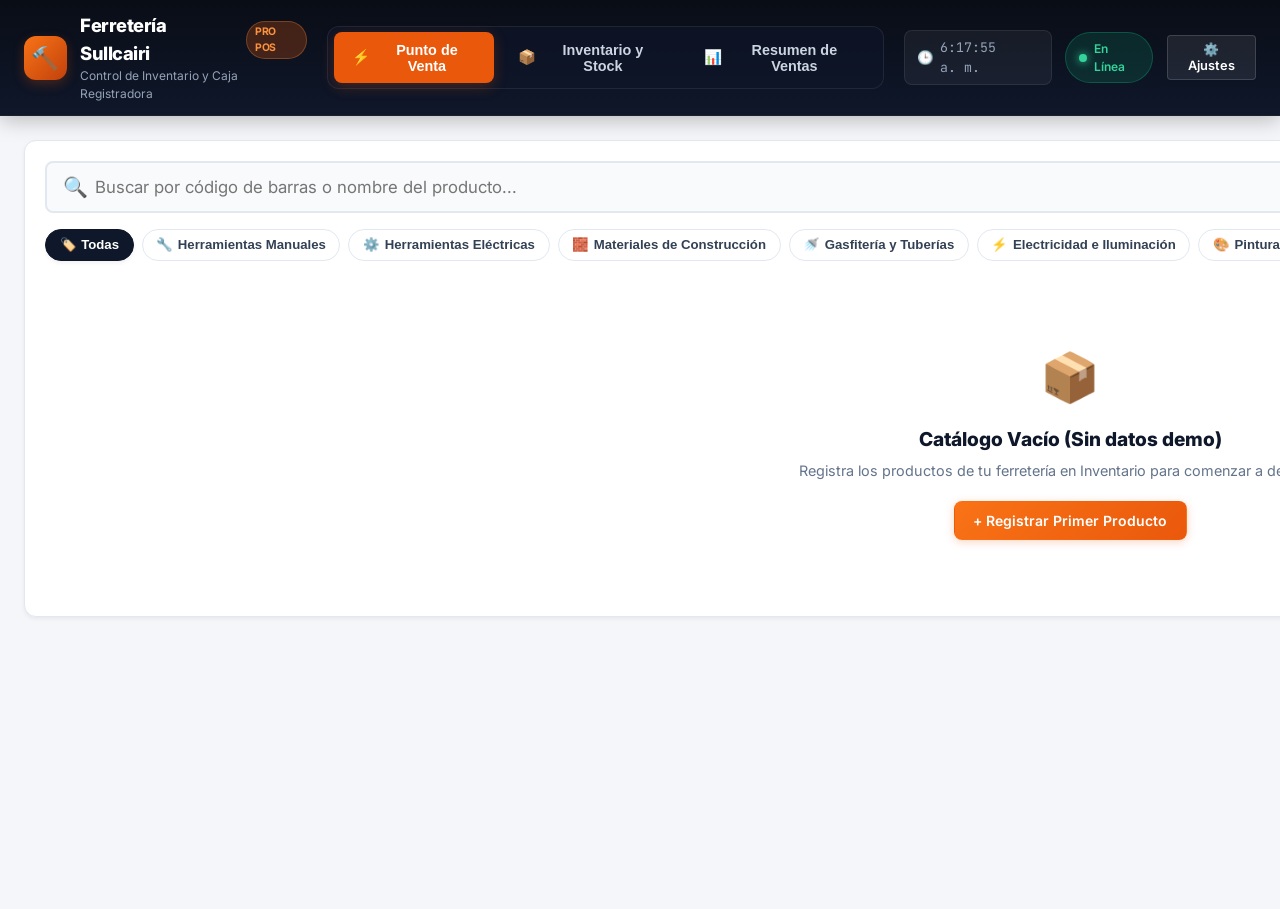
==== index.html @ e374521f "Transformacion integral a Sistema POS y Control de Stock para Ferreteria (sin datos demo, profesiona" ====
<!DOCTYPE html>
<html lang="es-PE">
<head>
  <meta charset="UTF-8">
  <meta name="viewport" content="width=device-width, initial-scale=1.0">
  <title>Sistema Ferretero PRO - Control de Stock y Ventas</title>
  <link rel="icon" href="images/favicon.svg" type="image/svg+xml">
  <link rel="stylesheet" href="css/theme.css">
  <link rel="preconnect" href="https://fonts.googleapis.com">
  <link rel="preconnect" href="https://fonts.gstatic.com" crossorigin>
  <link href="https://fonts.googleapis.com/css2?family=Inter:wght@400;500;600;700;800;900&family=JetBrains+Mono:wght@500;700&display=swap" rel="stylesheet">
</head>
<body>

  <!-- ======================================================================
       HEADER CORPORATIVO OSCURO CON ESTADO EN TIEMPO REAL
       ====================================================================== -->
  <header class="header-principal no-print">
    <div class="header-contenedor">
      <div class="marca">
        <div class="marca-icono">🔨</div>
        <div class="marca-info">
          <h1>
            <span id="cabecera-nombre-empresa">Ferretería Sullcairi</span>
            <span class="marca-badge">PRO POS</span>
          </h1>
          <p>Control de Inventario y Caja Registradora</p>
        </div>
      </div>

      <!-- Navegación central con las 3 secciones clave -->
      <nav class="nav-principal" aria-label="Navegación del sistema">
        <button class="nav-btn activo" data-seccion="pos" id="nav-btn-pos" title="Atajo: Alt+1">
          <span>⚡</span> Punto de Venta
        </button>
        <button class="nav-btn" data-seccion="inventario" id="nav-btn-inventario" title="Atajo: Alt+2">
          <span>📦</span> Inventario y Stock
          <span class="nav-badge-pill" id="nav-badge-stock-alerta" style="display:none; background:#ef4444; color:#fff;">0</span>
        </button>
        <button class="nav-btn" data-seccion="resumen" id="nav-btn-resumen" title="Atajo: Alt+3">
          <span>📊</span> Resumen de Ventas
        </button>
      </nav>

      <!-- Estado, Reloj y Configuración -->
      <div class="header-acciones">
        <div class="reloj-sistema" id="reloj-sistema">
          <span>🕒</span> <span id="reloj-texto">00:00:00</span>
        </div>

        <div class="badge-estado guardado" id="badge-estado-guardado">
          <span class="badge-dot"></span>
          <span id="texto-estado-guardado">En Línea</span>
        </div>

        <button class="btn btn-outline btn-sm" id="btn-abrir-configuracion" style="color:#ffffff; background:rgba(255,255,255,0.08); border-color:rgba(255,255,255,0.15);" title="Ajustes de la Ferretería y Copias de Seguridad">
          ⚙️ Ajustes
        </button>
      </div>
    </div>
  </header>

  <!-- ======================================================================
       CONTENIDO PRINCIPAL DEL SISTEMA (3 SECCIONES PRINCIPALES)
       ====================================================================== -->
  <main class="app-main no-print">

    <!-- ====================================================================
         SECCIÓN 1: PUNTO DE VENTA (POS / CAJA REGISTRADORA)
         ==================================================================== -->
    <section class="modulo-seccion activo" id="seccion-pos">
      <div class="pos-layout">

        <!-- Catálogo de productos (Izquierda) -->
        <div class="pos-catalogo-caja">
          <div class="pos-busqueda-wrapper">
            <span class="pos-busqueda-icono">🔍</span>
            <input type="search" class="input" id="pos-buscar-input" placeholder="Buscar por código de barras o nombre del producto..." autocomplete="off">
            <span class="pos-atajo-hint">Enter para agregar</span>
          </div>

          <!-- Filtro rápido por categorías -->
          <div class="pos-categorias-chips" id="pos-categorias-chips"></div>

          <!-- Cuadrícula de productos en venta -->
          <div class="pos-productos-grid" id="pos-productos-grid"></div>
        </div>

        <!-- Caja registradora y carrito (Derecha) -->
        <div class="pos-carrito-caja">
          <div class="carrito-head">
            <h2>🛒 Venta en Curso</h2>
            <div style="display:flex; align-items:center; gap:0.5rem;">
              <span class="nav-badge-pill" id="carrito-badge-cantidad">0 items</span>
              <button class="btn btn-outline btn-sm" id="btn-vaciar-carrito" style="padding:0.25rem 0.5rem; font-size:0.75rem; background:transparent; color:#e2e8f0; border-color:rgba(255,255,255,0.2);">
                Vaciar
              </button>
            </div>
          </div>

          <!-- Lista de ítems en carrito -->
          <div class="carrito-items-scroll" id="carrito-items-lista"></div>

          <!-- Panel de Cobro y Facturación -->
          <div class="carrito-pie">
            <div class="grid-opciones-pago">
              <div class="campo-grupo">
                <label for="pos-tipo-comprobante">Comprobante</label>
                <select class="select" id="pos-tipo-comprobante">
                  <option value="Nota de Venta">Nota de Venta</option>
                  <option value="Boleta">Boleta de Venta</option>
                  <option value="Factura">Factura</option>
                </select>
              </div>
              <div class="campo-grupo">
                <label for="pos-metodo-pago">Método de Pago</label>
                <select class="select" id="pos-metodo-pago">
                  <option value="Efectivo">Efectivo</option>
                  <option value="Yape">Yape</option>
                  <option value="Plin">Plin</option>
                  <option value="Tarjeta">Tarjeta Débito/Crédito</option>
                  <option value="Transferencia">Transferencia Bancaria</option>
                  <option value="Al Crédito">Al Crédito</option>
                </select>
              </div>
            </div>

            <div class="grid-opciones-pago">
              <div class="campo-grupo">
                <label for="pos-cliente-nombre">Cliente (Opcional)</label>
                <input type="text" class="input" id="pos-cliente-nombre" placeholder="Nombre / Razón Social">
              </div>
              <div class="campo-grupo">
                <label for="pos-cliente-doc">DNI / RUC</label>
                <input type="text" class="input" id="pos-cliente-doc" placeholder="Opcional">
              </div>
            </div>

            <!-- Efectivo y cálculo de vuelto -->
            <div id="pos-grupo-efectivo">
              <div class="campo-grupo">
                <label for="pos-pago-recibido">Efectivo Recibido (S/)</label>
                <input type="number" step="0.50" min="0" class="input" id="pos-pago-recibido" placeholder="Monto entregado por el cliente" style="font-weight:700; font-size:1.05rem;">
              </div>
              <!-- Botones rápidos de billetes -->
              <div class="botones-billetes-rapidos">
                <button type="button" class="btn-billete" id="btn-billete-exacto">Exacto</button>
                <button type="button" class="btn-billete" data-monto="10">S/ 10</button>
                <button type="button" class="btn-billete" data-monto="20">S/ 20</button>
                <button type="button" class="btn-billete" data-monto="50">S/ 50</button>
                <button type="button" class="btn-billete" data-monto="100">S/ 100</button>
              </div>
              <div class="caja-vuelto-alert" id="pos-caja-vuelto" style="display:none; margin-top:0.5rem;">
                <span>VUELTO A ENTREGAR:</span>
                <span id="pos-texto-vuelto">S/ 0.00</span>
              </div>
            </div>

            <!-- Bloque de Totales -->
            <div class="total-bloque">
              <div class="total-fila">
                <span>Subtotal Venta:</span>
                <span id="carrito-subtotal-texto">S/ 0.00</span>
              </div>
              <div class="total-fila gran-total">
                <span>TOTAL A COBRAR:</span>
                <span id="carrito-total-texto">S/ 0.00</span>
              </div>
            </div>

            <button class="btn btn-primary btn-lg" id="btn-carrito-cobrar" style="width:100%; font-size:1.1rem; padding:0.95rem;" disabled>
              ⚡ COBRAR Y FINALIZAR VENTA
            </button>
          </div>
        </div>

      </div>
    </section>

    <!-- ====================================================================
         SECCIÓN 2: INVENTARIO Y CONTROL DE STOCK
         ==================================================================== -->
    <section class="modulo-seccion" id="seccion-inventario">
      <!-- Tarjetas KPIs de Inventario -->
      <div class="kpis-grid">
        <div class="kpi-card kpi-primary">
          <div class="kpi-info">
            <h3>Total Productos</h3>
            <div class="kpi-valor" id="inv-kpi-total-prod">0</div>
            <div class="kpi-subtexto">Artículos en catálogo</div>
          </div>
          <div class="kpi-icono">📦</div>
        </div>

        <div class="kpi-card kpi-success">
          <div class="kpi-info">
            <h3>Valor Inventario</h3>
            <div class="kpi-valor" id="inv-kpi-valor-total">S/ 0.00</div>
            <div class="kpi-subtexto">Valor a precio de venta</div>
          </div>
          <div class="kpi-icono">💰</div>
        </div>

        <div class="kpi-card kpi-warning">
          <div class="kpi-info">
            <h3>Bajo Stock</h3>
            <div class="kpi-valor" id="inv-kpi-bajo-stock">0</div>
            <div class="kpi-subtexto">Próximos a terminarse</div>
          </div>
          <div class="kpi-icono">⚠️</div>
        </div>

        <div class="kpi-card kpi-danger">
          <div class="kpi-info">
            <h3>Productos Agotados</h3>
            <div class="kpi-valor" id="inv-kpi-agotados">0</div>
            <div class="kpi-subtexto">Stock en cero unidades</div>
          </div>
          <div class="kpi-icono">🚫</div>
        </div>
      </div>

      <!-- Panel de Inventario y Tabla -->
      <div class="panel-modulo">
        <div class="panel-head-flex">
          <div class="panel-titulos">
            <h2>Inventario y Control de Stock</h2>
            <p>Agrega productos, reabastece existencias en 1 clic con <b>"+ Stock"</b> y supervisa las alertas de reposición.</p>
          </div>
          <div style="display:flex; gap:0.5rem; flex-wrap:wrap;">
            <button class="btn btn-primary" id="btn-inv-nuevo-producto">+ Nuevo Producto</button>
            <button class="btn btn-outline" id="btn-inv-descargar-plantilla" title="Descargar plantilla Excel para rellenar">⬇️ Plantilla Excel</button>
            <button class="btn btn-outline" id="btn-inv-importar-excel" title="Subir archivo Excel con productos">⬆️ Importar Excel</button>
            <button class="btn btn-outline" id="btn-inv-exportar-excel" title="Descargar catálogo actual a Excel">📊 Exportar Excel</button>
            <input type="file" id="input-archivo-importar-excel" accept=".xlsx,.xls,.csv" style="display:none;">
          </div>
        </div>

        <!-- Filtros de búsqueda rápida -->
        <div style="display:flex; gap:0.75rem; align-items:center; flex-wrap:wrap;">
          <div style="flex:1; min-width:260px;">
            <input type="search" class="input" id="inv-buscar-input" placeholder="Buscar por código, descripción o categoría...">
          </div>
          <select class="select" id="inv-filtro-categoria" style="width:auto; min-width:190px;">
            <option value="">Todas las Categorías</option>
          </select>
          <div style="display:flex; gap:0.35rem;">
            <button class="chip-cat pastilla-stock activa" data-filtro="">Todos</button>
            <button class="chip-cat pastilla-stock" data-filtro="normal">En Stock</button>
            <button class="chip-cat pastilla-stock" data-filtro="bajo">Bajo Stock</button>
            <button class="chip-cat pastilla-stock" data-filtro="agotado">Agotados</button>
          </div>
        </div>

        <!-- Tabla de Inventario -->
        <div class="tabla-container">
          <table class="tabla-general">
            <thead>
              <tr>
                <th style="width:115px;">Código</th>
                <th>Descripción / Ubicación</th>
                <th>Categoría</th>
                <th class="text-right">P. Compra</th>
                <th class="text-right">P. Venta</th>
                <th class="text-right">Margen</th>
                <th style="width:190px;">Stock Actual</th>
                <th>Estado</th>
                <th class="text-right" style="width:110px;">Acciones</th>
              </tr>
            </thead>
            <tbody id="inv-tabla-tbody"></tbody>
          </table>
        </div>
      </div>
    </section>

    <!-- ====================================================================
         SECCIÓN 3: RESUMEN Y REPORTES DE VENTAS
         ==================================================================== -->
    <section class="modulo-seccion" id="seccion-resumen">
      <!-- Tarjetas KPIs Financieros -->
      <div class="kpis-grid">
        <div class="kpi-card kpi-primary">
          <div class="kpi-info">
            <h3>Total Ingresos (Ventas)</h3>
            <div class="kpi-valor" id="res-kpi-total-ventas">S/ 0.00</div>
            <div class="kpi-subtexto">Monto facturado del periodo</div>
          </div>
          <div class="kpi-icono">💵</div>
        </div>

        <div class="kpi-card kpi-success">
          <div class="kpi-info">
            <h3>Ganancia Neta</h3>
            <div class="kpi-valor" id="res-kpi-ganancia">S/ 0.00</div>
            <div class="kpi-subtexto">Ingresos menos Costo de compra</div>
          </div>
          <div class="kpi-icono">📈</div>
        </div>

        <div class="kpi-card kpi-info">
          <div class="kpi-info">
            <h3>Ventas Realizadas</h3>
            <div class="kpi-valor" id="res-kpi-cant-ventas">0</div>
            <div class="kpi-subtexto">Transacciones registradas</div>
          </div>
          <div class="kpi-icono">🧾</div>
        </div>

        <div class="kpi-card kpi-warning">
          <div class="kpi-info">
            <h3>Unidades Vendidas</h3>
            <div class="kpi-valor" id="res-kpi-unidades">0</div>
            <div class="kpi-subtexto">Artículos despachados</div>
          </div>
          <div class="kpi-icono">🏷️</div>
        </div>

        <div class="kpi-card kpi-primary">
          <div class="kpi-info">
            <h3>Ticket Promedio</h3>
            <div class="kpi-valor" id="res-kpi-ticket-prom">S/ 0.00</div>
            <div class="kpi-subtexto">Promedio por cliente</div>
          </div>
          <div class="kpi-icono">🎯</div>
        </div>
      </div>

      <!-- Filtro de Periodo y Gráficos -->
      <div class="panel-modulo" style="margin-bottom:1.5rem;">
        <div class="panel-head-flex">
          <div class="panel-titulos">
            <h2>Rendimiento Comercial y Reportes</h2>
            <p>Selecciona un rango para visualizar las ventas, márgenes y artículos más solicitados.</p>
          </div>
          <div style="display:flex; align-items:center; gap:0.5rem; flex-wrap:wrap;">
            <div style="display:flex; gap:0.35rem;">
              <button class="chip-cat pastilla-periodo activa" data-periodo="hoy">Hoy</button>
              <button class="chip-cat pastilla-periodo" data-periodo="ayer">Ayer</button>
              <button class="chip-cat pastilla-periodo" data-periodo="semana">Esta Semana</button>
              <button class="chip-cat pastilla-periodo" data-periodo="mes">Este Mes</button>
              <button class="chip-cat pastilla-periodo" data-periodo="todos">Todo el Historial</button>
            </div>
            <button class="btn btn-outline" id="btn-exportar-ventas-excel">📊 Exportar Reporte a Excel</button>
          </div>
        </div>

        <!-- 2 Columnas de Estadísticas Visuales -->
        <div class="reportes-dos-columnas">
          <div class="reporte-card">
            <h3>💳 Ventas por Método de Pago</h3>
            <div class="ranking-lista" id="res-barras-metodos-pago"></div>
          </div>

          <div class="reporte-card">
            <h3>🏆 Productos Más Vendidos</h3>
            <div class="ranking-lista" id="res-top-productos-lista"></div>
          </div>
        </div>
      </div>

      <!-- Historial de Ventas Detallado -->
      <div class="panel-modulo">
        <div class="panel-head-flex">
          <div class="panel-titulos">
            <h2>Historial de Ventas Registradas</h2>
            <p>Auditoría de ventas. Si anulas una venta, el stock de cada producto regresa de inmediato al almacén.</p>
          </div>
          <div style="min-width:280px;">
            <input type="search" class="input" id="res-buscar-ventas-input" placeholder="Buscar por comprobante, cliente o método...">
          </div>
        </div>

        <div class="tabla-container">
          <table class="tabla-general">
            <thead>
              <tr>
                <th style="width:130px;">Comprobante</th>
                <th style="width:140px;">Fecha y Hora</th>
                <th>Cliente</th>
                <th>Detalle de Productos</th>
                <th>Método</th>
                <th class="text-right">Total Venta</th>
                <th class="text-right">Ganancia</th>
                <th class="text-right" style="width:170px;">Acciones</th>
              </tr>
            </thead>
            <tbody id="res-tabla-ventas-tbody"></tbody>
          </table>
        </div>
      </div>
    </section>

  </main>

  <!-- ======================================================================
       MODALES DEL SISTEMA
       ====================================================================== -->

  <!-- Modal: Crear / Editar Producto -->
  <div class="modal-overlay" id="modal-producto">
    <div class="modal-caja">
      <div class="modal-head">
        <h3 id="modal-producto-titulo">Nuevo Producto de Ferretería</h3>
        <button class="modal-close-btn" type="button">✕</button>
      </div>
      <form id="form-producto">
        <div class="modal-cuerpo">
          <div class="grid-2">
            <div class="campo-grupo">
              <label for="prod-input-codigo">Código / Código de Barras</label>
              <input type="text" class="input" id="prod-input-codigo" placeholder="Ej: FER-001 o lector de barras">
            </div>
            <div class="campo-grupo">
              <label for="prod-select-categoria">Categoría</label>
              <select class="select" id="prod-select-categoria"></select>
            </div>
          </div>

          <div class="campo-grupo">
            <label for="prod-input-nombre">Descripción / Nombre del Producto *</label>
            <input type="text" class="input" id="prod-input-nombre" placeholder="Ej: Cemento Sol Tipo I 42.5kg o Martillo 16oz" required>
          </div>

          <div class="grid-3">
            <div class="campo-grupo">
              <label for="prod-select-unidad">Unidad</label>
              <select class="select" id="prod-select-unidad"></select>
            </div>
            <div class="campo-grupo">
              <label for="prod-input-compra">P. Compra (Costo)</label>
              <input type="number" step="0.10" min="0" class="input" id="prod-input-compra" placeholder="0.00" value="0.00">
            </div>
            <div class="campo-grupo">
              <label for="prod-input-venta">P. Venta *</label>
              <input type="number" step="0.10" min="0" class="input" id="prod-input-venta" placeholder="0.00" required>
            </div>
          </div>

          <div class="grid-3">
            <div class="campo-grupo">
              <label for="prod-input-stock">Stock Inicial</label>
              <input type="number" step="1" min="0" class="input" id="prod-input-stock" placeholder="0" value="0">
            </div>
            <div class="campo-grupo">
              <label for="prod-input-stock-min">Stock Mínimo (Alerta)</label>
              <input type="number" step="1" min="0" class="input" id="prod-input-stock-min" placeholder="5" value="5">
            </div>
            <div class="campo-grupo">
              <label for="prod-input-ubicacion">Ubicación / Estante</label>
              <input type="text" class="input" id="prod-input-ubicacion" placeholder="Ej: Pasillo 2 - Nivel A">
            </div>
          </div>
        </div>
        <div class="modal-pie">
          <button type="button" class="btn btn-outline btn-cancelar-modal">Cancelar</button>
          <button type="submit" class="btn btn-primary">Guardar Producto</button>
        </div>
      </form>
    </div>
  </div>

  <!-- Modal: Agregar / Reabastecer Stock -->
  <div class="modal-overlay" id="modal-stock">
    <div class="modal-caja" style="max-width:480px;">
      <div class="modal-head">
        <h3>📦 Reabastecer Stock de Producto</h3>
        <button class="modal-close-btn" type="button">✕</button>
      </div>
      <form id="form-stock">
        <div class="modal-cuerpo">
          <div style="background:var(--slate-50); padding:0.85rem 1rem; border-radius:var(--radius-sm); border:1px solid var(--border-color);">
            <div style="font-weight:800; font-size:1.05rem;" id="stock-modal-prod-nombre">-</div>
            <div style="font-size:0.85rem; color:var(--slate-500); margin-top:0.25rem;">
              Stock Actual en Almacén: <b id="stock-modal-actual" style="color:var(--slate-900);">-</b>
            </div>
          </div>

          <div class="campo-grupo">
            <label for="stock-input-cantidad">Cantidad a Ingresar (+ Stock) *</label>
            <input type="number" step="1" min="1" class="input" id="stock-input-cantidad" placeholder="Ej: 25" required style="font-size:1.25rem; font-weight:800;">
          </div>

          <div class="campo-grupo">
            <label for="stock-input-compra">Nuevo Precio de Compra unitario (Opcional)</label>
            <input type="number" step="0.10" min="0" class="input" id="stock-input-compra" placeholder="Dejar igual si no varió el costo">
          </div>

          <div class="campo-grupo">
            <label for="stock-input-motivo">Proveedor / Motivo de Entrada</label>
            <input type="text" class="input" id="stock-input-motivo" placeholder="Ej: Compra a Distribuidor S.A.C.">
          </div>

          <div class="caja-vuelto-alert" style="background:var(--success-light); color:var(--success-dark); border-color:rgba(16,185,129,0.3); font-size:0.95rem;">
            <span>Nuevo Stock Resultante:</span>
            <span id="stock-preview-nuevo">-</span>
          </div>
        </div>
        <div class="modal-pie">
          <button type="button" class="btn btn-outline btn-cancelar-modal">Cancelar</button>
          <button type="submit" class="btn btn-success">+ Aumentar Stock</button>
        </div>
      </form>
    </div>
  </div>

  <!-- Modal: Ticket de Venta / Impresión Térmica -->
  <div class="modal-overlay" id="modal-ticket">
    <div class="modal-caja" style="max-width:440px;">
      <div class="modal-head">
        <h3>🧾 Comprobante de Venta</h3>
        <button class="modal-close-btn" type="button">✕</button>
      </div>
      <div class="modal-cuerpo" style="padding:1rem;">
        <div id="ticket-contenido-imprimible"></div>
      </div>
      <div class="modal-pie" style="justify-content:space-between;">
        <button type="button" class="btn btn-outline btn-cancelar-modal">Cerrar</button>
        <button type="button" class="btn btn-primary" id="btn-ticket-imprimir">🖨️ Imprimir Ticket</button>
      </div>
    </div>
  </div>

  <!-- Modal: Configuración de la Ferretería y Respaldos -->
  <div class="modal-overlay" id="modal-configuracion">
    <div class="modal-caja" style="max-width:560px;">
      <div class="modal-head">
        <h3>⚙️ Configuración y Copias de Seguridad</h3>
        <button class="modal-close-btn" type="button">✕</button>
      </div>
      <div class="modal-cuerpo">
        <form id="form-configuracion" style="display:flex; flex-direction:column; gap:0.85rem;">
          <div class="campo-grupo">
            <label for="cfg-empresa">Nombre Comercial de la Ferretería</label>
            <input type="text" class="input" id="cfg-empresa" placeholder="Ej: Ferretería Sullcairi">
          </div>

          <div class="grid-2">
            <div class="campo-grupo">
              <label for="cfg-ruc">RUC / Identificación Fiscal</label>
              <input type="text" class="input" id="cfg-ruc" placeholder="Ej: 20601234567">
            </div>
            <div class="campo-grupo">
              <label for="cfg-telefono">Teléfono / WhatsApp</label>
              <input type="text" class="input" id="cfg-telefono" placeholder="Ej: 987654321">
            </div>
          </div>

          <div class="campo-grupo">
            <label for="cfg-direccion">Dirección Comercial</label>
            <input type="text" class="input" id="cfg-direccion" placeholder="Ej: Av. Principal 123">
          </div>

          <div class="grid-2">
            <div class="campo-grupo">
              <label for="cfg-moneda">Símbolo de Moneda</label>
              <input type="text" class="input" id="cfg-moneda" value="S/">
            </div>
            <div class="campo-grupo">
              <label for="cfg-pie">Pie de Ticket</label>
              <input type="text" class="input" id="cfg-pie" placeholder="Ej: ¡Gracias por su preferencia!">
            </div>
          </div>

          <button type="submit" class="btn btn-primary" style="align-self:flex-start;">Guardar Datos del Negocio</button>
        </form>

        <hr style="border:none; border-top:1px solid var(--border-color); margin:0.5rem 0;">

        <!-- Respaldos -->
        <div>
          <h4 style="font-size:0.95rem; font-weight:800; margin-bottom:0.4rem;">Copias de Seguridad (Backup)</h4>
          <p style="font-size:0.8rem; color:var(--slate-500); margin-bottom:0.75rem;">Guarda una copia en tu PC o restaura tus datos cuando lo necesites.</p>
          <div style="display:flex; gap:0.5rem; flex-wrap:wrap;">
            <button class="btn btn-outline" id="btn-descargar-respaldo-json">💾 Descargar Respaldo JSON</button>
            <button class="btn btn-outline" id="btn-subir-respaldo-json">📂 Restaurar Respaldo JSON</button>
            <input type="file" id="input-archivo-subir-json" accept=".json" style="display:none;">
          </div>
        </div>

        <div style="background:#fee2e2; border:1px solid #fca5a5; padding:0.85rem; border-radius:var(--radius-sm); margin-top:0.5rem;">
          <h5 style="color:#b91c1c; font-weight:800; margin-bottom:0.25rem;">Zona de Peligro</h5>
          <p style="font-size:0.775rem; color:#991b1b; margin-bottom:0.5rem;">Borra todos los productos y ventas si deseas reiniciar todo el sistema a cero.</p>
          <button class="btn btn-danger btn-sm" id="btn-reiniciar-sistema">⚠️ Reiniciar Todo a Cero</button>
        </div>
      </div>
      <div class="modal-pie">
        <button type="button" class="btn btn-outline btn-cancelar-modal">Cerrar</button>
      </div>
    </div>
  </div>

  <!-- Sección invisible en pantalla, visible al imprimir con window.print() -->
  <div class="seccion-impresion" id="seccion-impresion"></div>

  <!-- Bibliotecas y scripts -->
  <script src="js/lib/xlsx.full.min.js"></script>
  <script src="js/store.js"></script>
  <script src="js/export.js"></script>
  <script src="js/app.js"></script>
</body>
</html>
---- css/theme.css ----
/* ==========================================================================
   SISTEMA EMPRESARIAL DE GESTIÓN Y POS - FERRETERÍA PROFESIONAL
   Diseño moderno, tipografía limpia, interfaz fluida y de alto impacto
   ========================================================================== */

:root {
  /* Paleta Corporativa Ferretera */
  --brand-primary: #ea580c;        /* Naranja industrial vibrante */
  --brand-primary-hover: #c2410c;
  --brand-primary-light: #ffedd5;
  --brand-primary-glow: rgba(234, 88, 12, 0.25);

  --slate-950: #090d16;
  --slate-900: #0f172a;
  --slate-850: #131d31;
  --slate-800: #1e293b;
  --slate-700: #334155;
  --slate-600: #475569;
  --slate-500: #64748b;
  --slate-400: #94a3b8;
  --slate-300: #cbd5e1;
  --slate-200: #e2e8f0;
  --slate-100: #f1f5f9;
  --slate-50:  #f8fafc;

  --success: #10b981;
  --success-dark: #047857;
  --success-light: #d1fae5;
  --warning: #f59e0b;
  --warning-dark: #b45309;
  --warning-light: #fef3c7;
  --danger: #ef4444;
  --danger-dark: #b91c1c;
  --danger-light: #fee2e2;
  --info: #0284c7;
  --info-light: #e0f2fe;

  --bg-app: #f4f6f9;
  --card-bg: #ffffff;
  --border-color: #e2e8f0;
  --border-focus: #ea580c;

  --shadow-xs: 0 1px 2px 0 rgba(15, 23, 42, 0.05);
  --shadow-sm: 0 2px 4px 0 rgba(15, 23, 42, 0.06);
  --shadow-md: 0 4px 12px -1px rgba(15, 23, 42, 0.08), 0 2px 6px -1px rgba(15, 23, 42, 0.04);
  --shadow-lg: 0 12px 24px -4px rgba(15, 23, 42, 0.12), 0 4px 8px -2px rgba(15, 23, 42, 0.06);
  --shadow-xl: 0 20px 30px -6px rgba(15, 23, 42, 0.16);

  --radius-xs: 4px;
  --radius-sm: 8px;
  --radius-md: 12px;
  --radius-lg: 16px;
  --radius-full: 9999px;

  --font-sans: 'Inter', -apple-system, BlinkMacSystemFont, 'Segoe UI', Roboto, Helvetica, Arial, sans-serif;
  --font-mono: 'JetBrains Mono', 'Fira Code', 'Consolas', monospace;
}

*, *::before, *::after {
  box-sizing: border-box;
  margin: 0;
  padding: 0;
}

body {
  font-family: var(--font-sans);
  background-color: var(--bg-app);
  color: var(--slate-900);
  line-height: 1.5;
  min-height: 100vh;
  display: flex;
  flex-direction: column;
  -webkit-font-smoothing: antialiased;
}

/* ==========================================================================
   HEADER PRINCIPAL (DARK CORPORATE NAVIGATION)
   ========================================================================== */
.header-principal {
  background: linear-gradient(180deg, var(--slate-950) 0%, var(--slate-900) 100%);
  color: #ffffff;
  position: sticky;
  top: 0;
  z-index: 60;
  border-bottom: 1px solid rgba(255, 255, 255, 0.08);
  box-shadow: 0 4px 20px rgba(0, 0, 0, 0.25);
}

.header-contenedor {
  max-width: 1720px;
  margin: 0 auto;
  padding: 0.75rem 1.5rem;
  display: flex;
  align-items: center;
  justify-content: space-between;
  gap: 1.25rem;
}

.marca {
  display: flex;
  align-items: center;
  gap: 0.85rem;
  text-decoration: none;
  color: #ffffff;
}

.marca-icono {
  background: linear-gradient(135deg, #f97316 0%, #c2410c 100%);
  width: 44px;
  height: 44px;
  border-radius: var(--radius-md);
  display: flex;
  align-items: center;
  justify-content: center;
  box-shadow: 0 4px 12px var(--brand-primary-glow);
  font-size: 1.4rem;
}

.marca-info h1 {
  font-size: 1.15rem;
  font-weight: 800;
  letter-spacing: -0.025em;
  color: #ffffff;
  display: flex;
  align-items: center;
  gap: 0.5rem;
}

.marca-badge {
  font-size: 0.65rem;
  font-weight: 700;
  padding: 0.15rem 0.5rem;
  border-radius: var(--radius-full);
  background: rgba(234, 88, 12, 0.25);
  color: #fb923c;
  border: 1px solid rgba(251, 146, 60, 0.3);
  text-transform: uppercase;
}

.marca-info p {
  font-size: 0.75rem;
  color: var(--slate-400);
}

/* Navegación Principal */
.nav-principal {
  display: flex;
  align-items: center;
  gap: 0.4rem;
  background: rgba(15, 23, 42, 0.6);
  padding: 0.3rem 0.4rem;
  border-radius: var(--radius-md);
  border: 1px solid rgba(255, 255, 255, 0.08);
}

.nav-btn {
  background: transparent;
  color: var(--slate-300);
  border: none;
  padding: 0.6rem 1.1rem;
  border-radius: var(--radius-sm);
  font-size: 0.9rem;
  font-weight: 600;
  cursor: pointer;
  display: flex;
  align-items: center;
  gap: 0.5rem;
  transition: all 0.2s cubic-bezier(0.4, 0, 0.2, 1);
}

.nav-btn:hover {
  background: rgba(255, 255, 255, 0.08);
  color: #ffffff;
}

.nav-btn.activo {
  background: var(--brand-primary);
  color: #ffffff;
  box-shadow: 0 4px 14px var(--brand-primary-glow);
}

.nav-badge-pill {
  font-size: 0.7rem;
  background: rgba(0, 0, 0, 0.25);
  padding: 0.1rem 0.4rem;
  border-radius: var(--radius-full);
}

/* Acciones en la cabecera */
.header-acciones {
  display: flex;
  align-items: center;
  gap: 0.85rem;
}

.reloj-sistema {
  font-family: var(--font-mono);
  font-size: 0.825rem;
  color: var(--slate-400);
  background: rgba(255, 255, 255, 0.05);
  padding: 0.4rem 0.75rem;
  border-radius: var(--radius-sm);
  border: 1px solid rgba(255, 255, 255, 0.08);
  display: flex;
  align-items: center;
  gap: 0.45rem;
}

.badge-estado {
  display: inline-flex;
  align-items: center;
  gap: 0.45rem;
  font-size: 0.75rem;
  font-weight: 600;
  padding: 0.4rem 0.8rem;
  border-radius: var(--radius-full);
  background: rgba(255, 255, 255, 0.07);
  color: var(--slate-400);
}

.badge-estado.guardado {
  background: rgba(16, 185, 129, 0.15);
  color: #34d399;
  border: 1px solid rgba(16, 185, 129, 0.3);
}

.badge-estado.guardando {
  background: rgba(245, 158, 11, 0.15);
  color: #fbbf24;
  border: 1px solid rgba(245, 158, 11, 0.3);
}

.badge-dot {
  width: 8px;
  height: 8px;
  border-radius: 50%;
  background-color: currentColor;
  box-shadow: 0 0 8px currentColor;
}

/* ==========================================================================
   LAYOUT PRINCIPAL
   ========================================================================== */
.app-main {
  flex: 1;
  max-width: 1720px;
  width: 100%;
  margin: 0 auto;
  padding: 1.5rem;
}

.modulo-seccion {
  display: none;
}

.modulo-seccion.activo {
  display: block;
  animation: fadeIn 0.2s cubic-bezier(0.16, 1, 0.3, 1);
}

@keyframes fadeIn {
  from { opacity: 0; transform: translateY(6px); }
  to { opacity: 1; transform: translateY(0); }
}

/* ==========================================================================
   BOTONES Y CONTROLES UI
   ========================================================================== */
.btn {
  display: inline-flex;
  align-items: center;
  justify-content: center;
  gap: 0.5rem;
  font-family: inherit;
  font-size: 0.875rem;
  font-weight: 600;
  padding: 0.6rem 1.15rem;
  border-radius: var(--radius-sm);
  border: 1px solid transparent;
  cursor: pointer;
  transition: all 0.18s ease;
  line-height: 1.25;
  text-decoration: none;
}

.btn:disabled {
  opacity: 0.45;
  cursor: not-allowed;
  pointer-events: none;
}

.btn-primary {
  background: linear-gradient(135deg, #f97316 0%, #ea580c 100%);
  color: #ffffff;
  box-shadow: 0 2px 8px var(--brand-primary-glow);
}

.btn-primary:hover {
  background: linear-gradient(135deg, #ea580c 0%, #c2410c 100%);
  box-shadow: 0 4px 14px var(--brand-primary-glow);
  transform: translateY(-1px);
}

.btn-success {
  background: linear-gradient(135deg, #10b981 0%, #059669 100%);
  color: #ffffff;
  box-shadow: 0 2px 8px rgba(16, 185, 129, 0.25);
}

.btn-success:hover {
  background: linear-gradient(135deg, #059669 0%, #047857 100%);
  transform: translateY(-1px);
}

.btn-danger {
  background: linear-gradient(135deg, #ef4444 0%, #dc2626 100%);
  color: #ffffff;
}

.btn-danger:hover {
  background: #b91c1c;
  transform: translateY(-1px);
}

.btn-outline {
  background: #ffffff;
  border-color: var(--border-color);
  color: var(--slate-700);
  box-shadow: var(--shadow-xs);
}

.btn-outline:hover {
  background: var(--slate-50);
  border-color: var(--slate-300);
  color: var(--slate-900);
}

.btn-outline-primary {
  background: #ffffff;
  border-color: var(--brand-primary);
  color: var(--brand-primary);
}

.btn-outline-primary:hover {
  background: var(--brand-primary-light);
}

.btn-sm {
  padding: 0.35rem 0.75rem;
  font-size: 0.8rem;
  border-radius: var(--radius-xs);
}

.btn-lg {
  padding: 0.95rem 1.6rem;
  font-size: 1.05rem;
  border-radius: var(--radius-md);
  font-weight: 700;
}

/* ==========================================================================
   INPUTS Y CAMPOS DE FORMULARIO
   ========================================================================== */
.campo-grupo {
  display: flex;
  flex-direction: column;
  gap: 0.4rem;
}

.campo-grupo label {
  font-size: 0.8rem;
  font-weight: 700;
  text-transform: uppercase;
  letter-spacing: 0.03em;
  color: var(--slate-600);
}

.input, .select, .textarea {
  width: 100%;
  font-family: inherit;
  font-size: 0.925rem;
  padding: 0.65rem 0.85rem;
  background-color: #ffffff;
  border: 1.5px solid var(--border-color);
  border-radius: var(--radius-sm);
  color: var(--slate-900);
  outline: none;
  transition: all 0.15s ease;
}

.input:focus, .select:focus, .textarea:focus {
  border-color: var(--brand-primary);
  box-shadow: 0 0 0 3px var(--brand-primary-glow);
}

/* ==========================================================================
   TARJETAS KPI EMPRESARIALES
   ========================================================================== */
.kpis-grid {
  display: grid;
  grid-template-columns: repeat(auto-fit, minmax(240px, 1fr));
  gap: 1.15rem;
  margin-bottom: 1.5rem;
}

.kpi-card {
  background: var(--card-bg);
  border: 1px solid var(--border-color);
  border-radius: var(--radius-md);
  padding: 1.25rem;
  box-shadow: var(--shadow-sm);
  display: flex;
  align-items: flex-start;
  justify-content: space-between;
  position: relative;
  overflow: hidden;
  transition: transform 0.2s ease, box-shadow 0.2s ease;
}

.kpi-card:hover {
  transform: translateY(-2px);
  box-shadow: var(--shadow-md);
}

.kpi-card::before {
  content: '';
  position: absolute;
  top: 0;
  left: 0;
  bottom: 0;
  width: 4px;
}

.kpi-card.kpi-primary::before { background: var(--brand-primary); }
.kpi-card.kpi-success::before { background: var(--success); }
.kpi-card.kpi-warning::before { background: var(--warning); }
.kpi-card.kpi-danger::before { background: var(--danger); }
.kpi-card.kpi-info::before { background: var(--info); }

.kpi-info h3 {
  font-size: 0.75rem;
  font-weight: 700;
  text-transform: uppercase;
  letter-spacing: 0.05em;
  color: var(--slate-500);
  margin-bottom: 0.4rem;
}

.kpi-valor {
  font-size: 1.8rem;
  font-weight: 800;
  color: var(--slate-900);
  line-height: 1.15;
  letter-spacing: -0.02em;
  margin-bottom: 0.35rem;
}

.kpi-subtexto {
  font-size: 0.775rem;
  color: var(--slate-500);
  display: flex;
  align-items: center;
  gap: 0.3rem;
}

.kpi-icono {
  width: 46px;
  height: 46px;
  border-radius: var(--radius-sm);
  display: flex;
  align-items: center;
  justify-content: center;
  font-size: 1.5rem;
}

.kpi-primary .kpi-icono { background: var(--brand-primary-light); color: var(--brand-primary); }
.kpi-success .kpi-icono { background: var(--success-light); color: var(--success); }
.kpi-warning .kpi-icono { background: var(--warning-light); color: var(--warning); }
.kpi-danger .kpi-icono { background: var(--danger-light); color: var(--danger); }
.kpi-info .kpi-icono { background: var(--info-light); color: var(--info); }

/* ==========================================================================
   MÓDULO 1: PUNTO DE VENTA (POS) PROFESIONAL
   ========================================================================== */
.pos-layout {
  display: grid;
  grid-template-columns: 1fr 470px;
  gap: 1.5rem;
  align-items: start;
}

@media (max-width: 1200px) {
  .pos-layout {
    grid-template-columns: 1fr;
  }
}

.pos-catalogo-caja {
  background: var(--card-bg);
  border: 1px solid var(--border-color);
  border-radius: var(--radius-md);
  padding: 1.25rem;
  box-shadow: var(--shadow-sm);
  display: flex;
  flex-direction: column;
  gap: 1rem;
}

.pos-busqueda-wrapper {
  position: relative;
  width: 100%;
}

.pos-busqueda-wrapper input {
  padding-left: 3rem;
  padding-right: 4.5rem;
  height: 52px;
  font-size: 1.05rem;
  border-radius: var(--radius-sm);
  border: 2px solid var(--border-color);
  background: var(--slate-50);
}

.pos-busqueda-wrapper input:focus {
  background: #ffffff;
  border-color: var(--brand-primary);
}

.pos-busqueda-icono {
  position: absolute;
  left: 1.15rem;
  top: 50%;
  transform: translateY(-50%);
  color: var(--slate-400);
  font-size: 1.25rem;
}

.pos-atajo-hint {
  position: absolute;
  right: 0.85rem;
  top: 50%;
  transform: translateY(-50%);
  background: var(--slate-200);
  color: var(--slate-600);
  font-size: 0.725rem;
  font-weight: 700;
  padding: 0.2rem 0.5rem;
  border-radius: var(--radius-xs);
  font-family: var(--font-mono);
}

/* Categorías tipo Chips */
.pos-categorias-chips {
  display: flex;
  gap: 0.5rem;
  overflow-x: auto;
  padding-bottom: 0.5rem;
  scroll-behavior: smooth;
}

.pos-categorias-chips::-webkit-scrollbar {
  height: 4px;
}
.pos-categorias-chips::-webkit-scrollbar-thumb {
  background: var(--slate-300);
  border-radius: var(--radius-full);
}

.chip-cat {
  background: #ffffff;
  border: 1px solid var(--border-color);
  padding: 0.45rem 0.85rem;
  border-radius: var(--radius-full);
  font-size: 0.825rem;
  font-weight: 600;
  color: var(--slate-700);
  cursor: pointer;
  white-space: nowrap;
  display: flex;
  align-items: center;
  gap: 0.35rem;
  transition: all 0.15s ease;
  user-select: none;
}

.chip-cat:hover {
  border-color: var(--slate-400);
  background: var(--slate-50);
}

.chip-cat.activo {
  background: var(--slate-900);
  border-color: var(--slate-900);
  color: #ffffff;
  box-shadow: var(--shadow-sm);
}

/* Grid de Productos */
.pos-productos-grid {
  display: grid;
  grid-template-columns: repeat(auto-fill, minmax(195px, 1fr));
  gap: 1rem;
  max-height: 660px;
  overflow-y: auto;
  padding-right: 0.35rem;
}

.pos-productos-grid::-webkit-scrollbar {
  width: 6px;
}
.pos-productos-grid::-webkit-scrollbar-thumb {
  background: var(--slate-300);
  border-radius: var(--radius-full);
}

.card-pos-producto {
  background: #ffffff;
  border: 1.5px solid var(--border-color);
  border-radius: var(--radius-md);
  padding: 1rem;
  cursor: pointer;
  display: flex;
  flex-direction: column;
  justify-content: space-between;
  gap: 0.65rem;
  transition: all 0.18s cubic-bezier(0.4, 0, 0.2, 1);
  position: relative;
  user-select: none;
}

.card-pos-producto:hover:not(.agotado) {
  border-color: var(--brand-primary);
  transform: translateY(-2px);
  box-shadow: 0 6px 16px rgba(234, 88, 12, 0.12);
}

.card-pos-producto.agotado {
  opacity: 0.55;
  background: var(--slate-50);
  border-style: dashed;
  cursor: not-allowed;
}

.card-pos-top {
  display: flex;
  justify-content: space-between;
  align-items: center;
}

.card-pos-codigo {
  font-family: var(--font-mono);
  font-size: 0.725rem;
  font-weight: 700;
  color: var(--slate-500);
  background: var(--slate-100);
  padding: 0.15rem 0.4rem;
  border-radius: var(--radius-xs);
}

.card-pos-nombre {
  font-size: 0.925rem;
  font-weight: 700;
  color: var(--slate-900);
  line-height: 1.3;
  display: -webkit-box;
  -webkit-line-clamp: 2;
  -webkit-box-orient: vertical;
  overflow: hidden;
  height: 2.6em;
}

.card-pos-bottom {
  display: flex;
  align-items: flex-end;
  justify-content: space-between;
  border-top: 1px dashed var(--slate-200);
  padding-top: 0.5rem;
}

.card-pos-precio {
  font-size: 1.25rem;
  font-weight: 800;
  color: var(--brand-primary);
  line-height: 1;
}

.card-pos-precio small {
  font-size: 0.75rem;
  font-weight: 600;
  color: var(--slate-500);
}

.stock-tag {
  font-size: 0.725rem;
  font-weight: 700;
  padding: 0.2rem 0.55rem;
  border-radius: var(--radius-full);
  display: inline-flex;
  align-items: center;
  gap: 0.25rem;
}

.stock-tag.ok { background: var(--success-light); color: var(--success-dark); }
.stock-tag.alerta { background: var(--warning-light); color: var(--warning-dark); }
.stock-tag.cero { background: var(--danger-light); color: var(--danger-dark); }

/* ==========================================================================
   PANEL DERECHO: CARRITO Y CAJA REGISTRADORA
   ========================================================================== */
.pos-carrito-caja {
  background: var(--card-bg);
  border: 1px solid var(--border-color);
  border-radius: var(--radius-md);
  box-shadow: var(--shadow-md);
  display: flex;
  flex-direction: column;
  position: sticky;
  top: 80px;
  max-height: calc(100vh - 100px);
}

.carrito-head {
  padding: 1rem 1.25rem;
  background: var(--slate-900);
  color: #ffffff;
  border-top-left-radius: var(--radius-md);
  border-top-right-radius: var(--radius-md);
  display: flex;
  align-items: center;
  justify-content: space-between;
}

.carrito-head h2 {
  font-size: 1.05rem;
  font-weight: 700;
  display: flex;
  align-items: center;
  gap: 0.5rem;
}

.carrito-items-scroll {
  flex: 1;
  overflow-y: auto;
  padding: 0.85rem 1.25rem;
  display: flex;
  flex-direction: column;
  gap: 0.75rem;
  min-height: 180px;
  max-height: 280px;
}

.carrito-item-row {
  display: grid;
  grid-template-columns: 1fr auto auto;
  align-items: center;
  gap: 0.75rem;
  padding: 0.75rem;
  background: var(--slate-50);
  border: 1px solid var(--border-color);
  border-radius: var(--radius-sm);
  transition: border-color 0.15s ease;
}

.carrito-item-row:hover {
  border-color: var(--slate-300);
}

.item-desc h4 {
  font-size: 0.875rem;
  font-weight: 700;
  color: var(--slate-900);
  line-height: 1.2;
}

.item-desc span {
  font-size: 0.75rem;
  color: var(--slate-500);
}

.qty-control {
  display: flex;
  align-items: center;
  background: #ffffff;
  border: 1.5px solid var(--border-color);
  border-radius: var(--radius-sm);
  overflow: hidden;
}

.qty-btn {
  background: transparent;
  border: none;
  width: 28px;
  height: 28px;
  font-size: 1rem;
  font-weight: 700;
  cursor: pointer;
  color: var(--slate-700);
  display: flex;
  align-items: center;
  justify-content: center;
  transition: background 0.15s ease;
}

.qty-btn:hover {
  background: var(--slate-100);
  color: var(--brand-primary);
}

.qty-input {
  width: 42px;
  height: 28px;
  border: none;
  text-align: center;
  font-weight: 800;
  font-size: 0.9rem;
  outline: none;
  font-family: inherit;
}

.item-precio-col {
  text-align: right;
  min-width: 65px;
}

.item-subtotal-val {
  font-size: 0.95rem;
  font-weight: 800;
  color: var(--slate-900);
}

.btn-quitar-item {
  background: transparent;
  border: none;
  color: var(--slate-400);
  cursor: pointer;
  padding: 0.2rem;
  border-radius: 4px;
  font-size: 1.1rem;
  line-height: 1;
  transition: color 0.15s ease;
}

.btn-quitar-item:hover {
  color: var(--danger);
  background: var(--danger-light);
}

/* Pie del carrito y panel de cobro */
.carrito-pie {
  padding: 1rem 1.25rem;
  background: #ffffff;
  border-top: 1px solid var(--border-color);
  border-bottom-left-radius: var(--radius-md);
  border-bottom-right-radius: var(--radius-md);
  display: flex;
  flex-direction: column;
  gap: 0.85rem;
}

.grid-opciones-pago {
  display: grid;
  grid-template-columns: 1fr 1fr;
  gap: 0.65rem;
}

/* Botones rápidos de dinero recibido */
.botones-billetes-rapidos {
  display: flex;
  gap: 0.35rem;
  margin-top: 0.35rem;
}

.btn-billete {
  flex: 1;
  background: var(--slate-100);
  border: 1px solid var(--border-color);
  border-radius: var(--radius-xs);
  padding: 0.25rem 0.4rem;
  font-size: 0.75rem;
  font-weight: 700;
  color: var(--slate-700);
  cursor: pointer;
  transition: all 0.15s ease;
}

.btn-billete:hover {
  background: var(--brand-primary-light);
  border-color: var(--brand-primary);
  color: var(--brand-primary);
}

.caja-vuelto-alert {
  background: var(--success-light);
  color: var(--success-dark);
  border: 1px solid rgba(16, 185, 129, 0.4);
  padding: 0.6rem 0.85rem;
  border-radius: var(--radius-sm);
  font-weight: 800;
  font-size: 1rem;
  display: flex;
  justify-content: space-between;
  align-items: center;
}

.total-bloque {
  background: var(--slate-50);
  border: 1.5px dashed var(--slate-300);
  border-radius: var(--radius-sm);
  padding: 0.75rem 1rem;
  display: flex;
  flex-direction: column;
  gap: 0.25rem;
}

.total-fila {
  display: flex;
  justify-content: space-between;
  font-size: 0.85rem;
  color: var(--slate-600);
}

.total-fila.gran-total {
  font-size: 1.45rem;
  font-weight: 900;
  color: var(--brand-primary);
  border-top: 1px solid var(--border-color);
  padding-top: 0.45rem;
  margin-top: 0.25rem;
}

/* ==========================================================================
   MÓDULOS DE INVENTARIO Y RESUMEN (TABLAS Y REPORTES)
   ========================================================================== */
.panel-modulo {
  background: var(--card-bg);
  border: 1px solid var(--border-color);
  border-radius: var(--radius-md);
  padding: 1.5rem;
  box-shadow: var(--shadow-sm);
  display: flex;
  flex-direction: column;
  gap: 1.25rem;
}

.panel-head-flex {
  display: flex;
  justify-content: space-between;
  align-items: center;
  flex-wrap: wrap;
  gap: 1rem;
}

.panel-titulos h2 {
  font-size: 1.35rem;
  font-weight: 800;
  letter-spacing: -0.02em;
  color: var(--slate-900);
}

.panel-titulos p {
  font-size: 0.875rem;
  color: var(--slate-500);
}

.tabla-container {
  width: 100%;
  overflow-x: auto;
  border: 1px solid var(--border-color);
  border-radius: var(--radius-sm);
  background: #ffffff;
}

.tabla-general {
  width: 100%;
  border-collapse: collapse;
  font-size: 0.875rem;
  text-align: left;
}

.tabla-general thead {
  background: var(--slate-50);
  border-bottom: 2px solid var(--border-color);
}

.tabla-general th {
  padding: 0.85rem 1rem;
  font-weight: 700;
  color: var(--slate-600);
  text-transform: uppercase;
  font-size: 0.75rem;
  letter-spacing: 0.04em;
  white-space: nowrap;
}

.tabla-general td {
  padding: 0.85rem 1rem;
  border-bottom: 1px solid var(--border-color);
  color: var(--slate-900);
  vertical-align: middle;
}

.tabla-general tbody tr:hover {
  background-color: var(--slate-50);
}

.tabla-general tr.fila-anulada {
  opacity: 0.55;
  background-color: #fff1f2;
}

/* ==========================================================================
   REPORTES Y ESTADÍSTICAS GRÁFICAS DE VENTAS
   ========================================================================== */
.reportes-dos-columnas {
  display: grid;
  grid-template-columns: 1fr 1fr;
  gap: 1.5rem;
}

@media (max-width: 990px) {
  .reportes-dos-columnas {
    grid-template-columns: 1fr;
  }
}

.reporte-card {
  background: var(--slate-50);
  border: 1px solid var(--border-color);
  border-radius: var(--radius-md);
  padding: 1.25rem;
}

.reporte-card h3 {
  font-size: 1rem;
  font-weight: 800;
  margin-bottom: 1rem;
  display: flex;
  align-items: center;
  gap: 0.5rem;
  color: var(--slate-800);
}

.ranking-lista {
  display: flex;
  flex-direction: column;
  gap: 0.85rem;
}

.ranking-item {
  display: flex;
  flex-direction: column;
  gap: 0.3rem;
}

.ranking-meta {
  display: flex;
  justify-content: space-between;
  font-size: 0.85rem;
  font-weight: 700;
}

.ranking-track {
  width: 100%;
  height: 8px;
  background: var(--slate-200);
  border-radius: var(--radius-full);
  overflow: hidden;
}

.ranking-bar {
  height: 100%;
  border-radius: var(--radius-full);
  transition: width 0.5s cubic-bezier(0.4, 0, 0.2, 1);
}

.ranking-bar.color-primary { background: linear-gradient(90deg, #f97316, #ea580c); }
.ranking-bar.color-success { background: linear-gradient(90deg, #10b981, #059669); }

/* ==========================================================================
   MODALES (VENTANAS EMERGENTES)
   ========================================================================== */
.modal-overlay {
  position: fixed;
  inset: 0;
  background: rgba(15, 23, 42, 0.7);
  backdrop-filter: blur(4px);
  z-index: 100;
  display: flex;
  align-items: center;
  justify-content: center;
  padding: 1rem;
  opacity: 0;
  visibility: hidden;
  transition: all 0.2s cubic-bezier(0.16, 1, 0.3, 1);
}

.modal-overlay.activo {
  opacity: 1;
  visibility: visible;
}

.modal-caja {
  background: #ffffff;
  border-radius: var(--radius-lg);
  box-shadow: var(--shadow-xl);
  width: 100%;
  max-width: 620px;
  max-height: 90vh;
  overflow-y: auto;
  transform: translateY(16px) scale(0.97);
  transition: all 0.2s cubic-bezier(0.16, 1, 0.3, 1);
  display: flex;
  flex-direction: column;
  border: 1px solid var(--border-color);
}

.modal-overlay.activo .modal-caja {
  transform: translateY(0) scale(1);
}

.modal-head {
  padding: 1.25rem 1.5rem;
  border-bottom: 1px solid var(--border-color);
  display: flex;
  align-items: center;
  justify-content: space-between;
}

.modal-head h3 {
  font-size: 1.15rem;
  font-weight: 800;
}

.modal-close-btn {
  background: transparent;
  border: none;
  font-size: 1.35rem;
  color: var(--slate-400);
  cursor: pointer;
  padding: 0.25rem;
  border-radius: var(--radius-xs);
  transition: all 0.15s ease;
}

.modal-close-btn:hover {
  color: var(--slate-900);
  background: var(--slate-100);
}

.modal-cuerpo {
  padding: 1.5rem;
  display: flex;
  flex-direction: column;
  gap: 1.15rem;
}

.modal-pie {
  padding: 1rem 1.5rem;
  border-top: 1px solid var(--border-color);
  display: flex;
  align-items: center;
  justify-content: flex-end;
  gap: 0.75rem;
  background: var(--slate-50);
}

/* ==========================================================================
   TICKET TÉRMICO PROFESIONAL (58mm / 80mm)
   ========================================================================== */
.ticket-wrapper {
  background: #ffffff;
  padding: 1.5rem;
  border: 1px dashed #cbd5e1;
  border-radius: var(--radius-sm);
  max-width: 360px;
  margin: 0 auto;
  font-family: 'Courier New', Courier, monospace;
  color: #000000;
  font-size: 13px;
  line-height: 1.35;
}

.ticket-header {
  text-align: center;
  border-bottom: 1px dashed #000000;
  padding-bottom: 0.75rem;
  margin-bottom: 0.75rem;
}

.ticket-header h2 {
  font-size: 16px;
  font-weight: 900;
  letter-spacing: -0.02em;
}

.ticket-meta {
  border-bottom: 1px dashed #000000;
  padding-bottom: 0.75rem;
  margin-bottom: 0.75rem;
}

.ticket-tabla {
  width: 100%;
  border-collapse: collapse;
  margin-bottom: 0.75rem;
}

.ticket-tabla th {
  border-bottom: 1px dashed #000000;
  padding: 4px 0;
  font-size: 12px;
  text-align: left;
}

.ticket-tabla td {
  padding: 4px 0;
}

.ticket-totales {
  border-top: 1px dashed #000000;
  padding-top: 0.5rem;
  margin-bottom: 0.75rem;
}

.ticket-fila {
  display: flex;
  justify-content: space-between;
  margin-bottom: 3px;
}

.ticket-footer {
  text-align: center;
  border-top: 1px dashed #000000;
  padding-top: 0.75rem;
  font-size: 11px;
}

/* ==========================================================================
   REGLAS DE IMPRESIÓN (WINDOW.PRINT)
   ========================================================================== */
@media print {
  body * {
    visibility: hidden;
  }
  .seccion-impresion, .seccion-impresion * {
    visibility: visible;
  }
  .seccion-impresion {
    position: absolute;
    left: 0;
    top: 0;
    width: 80mm;
    margin: 0;
    padding: 0;
  }
  .ticket-wrapper {
    border: none;
    max-width: 100%;
    width: 100%;
    padding: 0;
  }
  .no-print {
    display: none !important;
  }
}

/* ==========================================================================
   UTILIDADES
   ========================================================================== */
.text-right { text-align: right; }
.text-center { text-align: center; }
.fw-bold { font-weight: 700; }
.fw-black { font-weight: 900; }
.grid-2 { display: grid; grid-template-columns: 1fr 1fr; gap: 0.85rem; }
.grid-3 { display: grid; grid-template-columns: 1fr 1fr 1fr; gap: 0.85rem; }

@media (max-width: 650px) {
  .grid-2, .grid-3 { grid-template-columns: 1fr; }
  .header-contenedor { flex-wrap: wrap; }
  .nav-principal { order: 3; width: 100%; overflow-x: auto; }
}
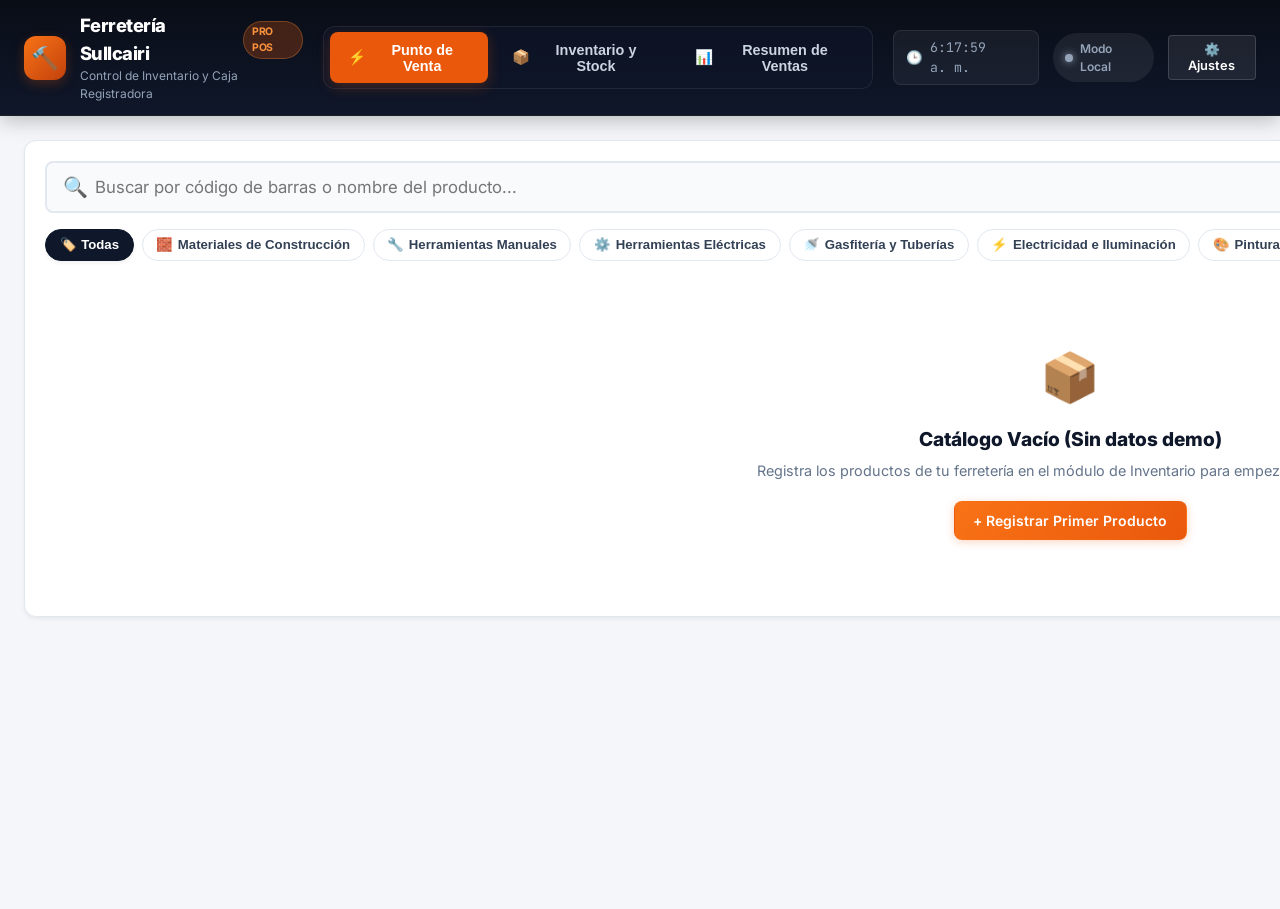
==== commit 72f5be84: "refactor(pos): implement production-grade appsec, atomic stock operations, and test suite" ====
--- a/index.html
+++ b/index.html
@@ -595,6 +595,11 @@
 
   <!-- Bibliotecas y scripts -->
   <script src="js/lib/xlsx.full.min.js"></script>
+  <script>
+    if (typeof XLSX === 'undefined') {
+      document.write('<script src="https://cdn.jsdelivr.net/npm/xlsx@0.18.5/dist/xlsx.full.min.js"><\\/script>');
+    }
+  </script>
   <script src="js/store.js"></script>
   <script src="js/export.js"></script>
   <script src="js/app.js"></script>
--- a/css/theme.css
+++ b/css/theme.css
@@ -1239,13 +1239,23 @@
    REGLAS DE IMPRESIÓN (WINDOW.PRINT)
    ========================================================================== */
 @media print {
+  body {
+    background: #ffffff !important;
+    color: #000000 !important;
+    padding: 0 !important;
+    margin: 0 !important;
+  }
   body * {
     visibility: hidden;
   }
+  .no-print, .modal-overlay, header, main {
+    display: none !important;
+  }
   .seccion-impresion, .seccion-impresion * {
-    visibility: visible;
+    visibility: visible !important;
   }
   .seccion-impresion {
+    display: block !important;
     position: absolute;
     left: 0;
     top: 0;
@@ -1254,13 +1264,11 @@
     padding: 0;
   }
   .ticket-wrapper {
-    border: none;
-    max-width: 100%;
-    width: 100%;
-    padding: 0;
-  }
-  .no-print {
-    display: none !important;
+    border: none !important;
+    max-width: 100% !important;
+    width: 100% !important;
+    margin: 0 !important;
+    padding: 0 !important;
   }
 }
 
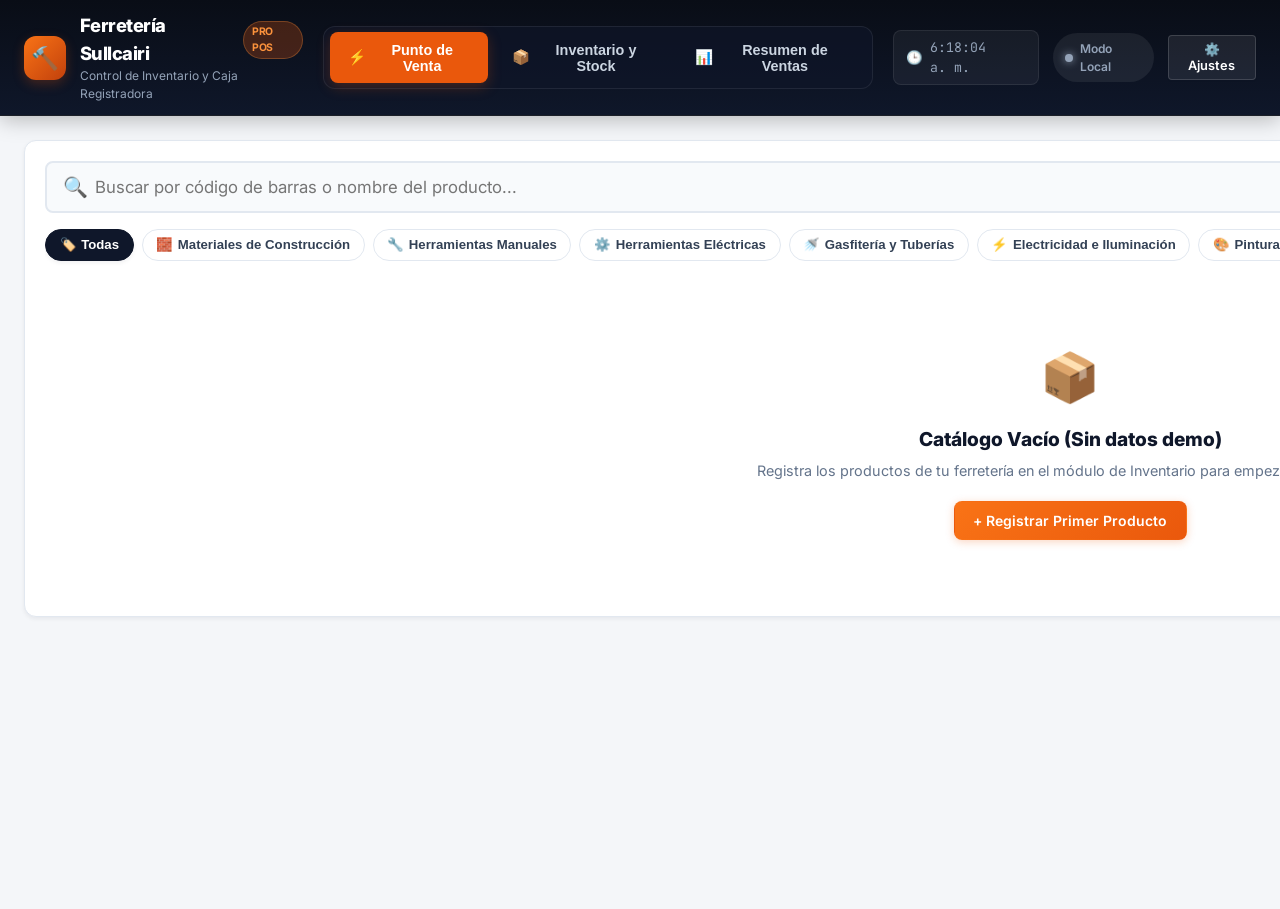
==== commit 754486d7: "feat(inventory): enterprise-grade product administration, kardex ledger, barcode generator, and bulk" ====
--- a/index.html
+++ b/index.html
@@ -224,11 +224,13 @@
       <div class="panel-modulo">
         <div class="panel-head-flex">
           <div class="panel-titulos">
-            <h2>Inventario y Control de Stock</h2>
-            <p>Agrega productos, reabastece existencias en 1 clic con <b>"+ Stock"</b> y supervisa las alertas de reposición.</p>
-          </div>
-          <div style="display:flex; gap:0.5rem; flex-wrap:wrap;">
+            <h2>Inventario y Catálogo de Productos</h2>
+            <p>Control empresarial: auditoría en Kardex, reabastecimiento en 1 clic, calculadora de márgenes, etiquetas de código de barras y acciones en lote.</p>
+          </div>
+          <div style="display:flex; gap:0.5rem; flex-wrap:wrap; align-items:center;">
             <button class="btn btn-primary" id="btn-inv-nuevo-producto">+ Nuevo Producto</button>
+            <button class="btn btn-outline" id="btn-inv-abrir-kardex" title="Ver auditoría de movimientos de stock (Kardex)">📜 Kardex / Movimientos</button>
+            <button class="btn btn-outline" id="btn-inv-abrir-etiquetas" title="Generar e imprimir etiquetas de código de barras">🏷️ Imprimir Etiquetas</button>
             <button class="btn btn-outline" id="btn-inv-descargar-plantilla" title="Descargar plantilla Excel para rellenar">⬇️ Plantilla Excel</button>
             <button class="btn btn-outline" id="btn-inv-importar-excel" title="Subir archivo Excel con productos">⬆️ Importar Excel</button>
             <button class="btn btn-outline" id="btn-inv-exportar-excel" title="Descargar catálogo actual a Excel">📊 Exportar Excel</button>
@@ -236,40 +238,124 @@
           </div>
         </div>
 
-        <!-- Filtros de búsqueda rápida -->
+        <!-- Pestañas de Estado con Contadores en tiempo real (estilo Shopify/Square) -->
+        <div class="tabs-estado-catalogo" id="inv-tabs-estado">
+          <button type="button" class="tab-estado-item activo pastilla-stock" data-filtro="">
+            Todos <span class="tab-contador" id="tab-cnt-todos">0</span>
+          </button>
+          <button type="button" class="tab-estado-item pastilla-stock" data-filtro="normal">
+            En Stock <span class="tab-contador" id="tab-cnt-normal">0</span>
+          </button>
+          <button type="button" class="tab-estado-item pastilla-stock" data-filtro="bajo">
+            Bajo Stock <span class="tab-contador" id="tab-cnt-bajo">0</span>
+          </button>
+          <button type="button" class="tab-estado-item pastilla-stock" data-filtro="agotado">
+            Agotados <span class="tab-contador" id="tab-cnt-agotado">0</span>
+          </button>
+          <button type="button" class="tab-estado-item pastilla-stock" data-filtro="inactivo">
+            Inactivos <span class="tab-contador" id="tab-cnt-inactivo">0</span>
+          </button>
+        </div>
+
+        <!-- Barra de Búsqueda Rápida y Filtros Multicriterio -->
         <div style="display:flex; gap:0.75rem; align-items:center; flex-wrap:wrap;">
-          <div style="flex:1; min-width:260px;">
-            <input type="search" class="input" id="inv-buscar-input" placeholder="Buscar por código, descripción o categoría...">
-          </div>
-          <select class="select" id="inv-filtro-categoria" style="width:auto; min-width:190px;">
+          <div style="flex:1; min-width:240px; position:relative; display:flex; align-items:center;">
+            <input type="search" class="input" id="inv-buscar-input" placeholder="Buscar por código, código de barras, descripción, marca o ubicación..." style="padding-right:2.25rem;">
+            <button type="button" id="btn-limpiar-busqueda-inv" title="Limpiar búsqueda" style="position:absolute; right:8px; background:none; border:none; cursor:pointer; font-size:0.9rem; color:var(--slate-400); display:none;">✕</button>
+          </div>
+          <select class="select" id="inv-filtro-categoria" style="width:auto; min-width:180px;">
             <option value="">Todas las Categorías</option>
           </select>
-          <div style="display:flex; gap:0.35rem;">
-            <button class="chip-cat pastilla-stock activa" data-filtro="">Todos</button>
-            <button class="chip-cat pastilla-stock" data-filtro="normal">En Stock</button>
-            <button class="chip-cat pastilla-stock" data-filtro="bajo">Bajo Stock</button>
-            <button class="chip-cat pastilla-stock" data-filtro="agotado">Agotados</button>
-          </div>
-        </div>
-
-        <!-- Tabla de Inventario -->
+          <select class="select" id="inv-filtro-marca" style="width:auto; min-width:150px;">
+            <option value="">Todas las Marcas</option>
+          </select>
+          <select class="select" id="inv-select-ordenar" style="width:auto; min-width:180px;">
+            <option value="nombre_asc">Nombre: A → Z</option>
+            <option value="nombre_desc">Nombre: Z → A</option>
+            <option value="stock_asc">Menor Stock (Críticos)</option>
+            <option value="stock_desc">Mayor Stock</option>
+            <option value="precio_desc">Mayor Precio Venta</option>
+            <option value="precio_asc">Menor Precio Venta</option>
+            <option value="margen_desc">Mayor Margen %</option>
+            <option value="recientes">Más Recientes</option>
+          </select>
+        </div>
+
+        <!-- Tabla de Inventario de Grado Empresarial con Encabezados Ordenables -->
         <div class="tabla-container">
           <table class="tabla-general">
             <thead>
               <tr>
-                <th style="width:115px;">Código</th>
-                <th>Descripción / Ubicación</th>
-                <th>Categoría</th>
-                <th class="text-right">P. Compra</th>
-                <th class="text-right">P. Venta</th>
-                <th class="text-right">Margen</th>
-                <th style="width:190px;">Stock Actual</th>
+                <th style="width:40px; text-align:center;">
+                  <input type="checkbox" id="inv-chk-todos" title="Seleccionar todos los visibles">
+                </th>
+                <th class="sortable" data-col="codigo" style="width:125px;">
+                  Código <span class="th-sort-indicator">⇅</span>
+                </th>
+                <th class="sortable" data-col="nombre">
+                  Descripción / Marca / Ubicación <span class="th-sort-indicator">⇅</span>
+                </th>
+                <th class="sortable" data-col="categoria">
+                  Categoría <span class="th-sort-indicator">⇅</span>
+                </th>
+                <th class="sortable text-right" data-col="compra">
+                  P. Compra <span class="th-sort-indicator">⇅</span>
+                </th>
+                <th class="sortable text-right" data-col="venta">
+                  P. Venta <span class="th-sort-indicator">⇅</span>
+                </th>
+                <th class="sortable text-right" data-col="margen">
+                  Margen <span class="th-sort-indicator">⇅</span>
+                </th>
+                <th class="sortable" data-col="stock" style="width:190px;">
+                  Stock Actual <span class="th-sort-indicator">⇅</span>
+                </th>
                 <th>Estado</th>
-                <th class="text-right" style="width:110px;">Acciones</th>
+                <th class="text-right" style="width:175px;">Acciones</th>
               </tr>
             </thead>
             <tbody id="inv-tabla-tbody"></tbody>
           </table>
+        </div>
+
+        <!-- Paginación y Contador de Registros -->
+        <div class="paginacion-wrapper" id="inv-paginacion-wrapper">
+          <div class="paginacion-info" id="inv-paginacion-info">
+            Mostrando 0 productos
+          </div>
+          <div style="display:flex; align-items:center; gap:0.75rem;">
+            <label style="font-size:0.82rem; color:var(--slate-500); display:flex; align-items:center; gap:0.35rem;">
+              Filas por pág:
+              <select class="select" id="inv-filas-por-pagina" style="padding:0.25rem 0.5rem; font-size:0.82rem; width:auto;">
+                <option value="10">10</option>
+                <option value="25" selected>25</option>
+                <option value="50">50</option>
+                <option value="100">100</option>
+                <option value="todos">Todos</option>
+              </select>
+            </label>
+            <div class="paginacion-botones">
+              <button type="button" class="paginacion-btn" id="btn-pag-anterior" disabled>◀ Anterior</button>
+              <span id="inv-pag-actual-texto" style="font-size:0.82rem; font-weight:700; padding:0 0.4rem;">Pág. 1</span>
+              <button type="button" class="paginacion-btn" id="btn-pag-siguiente" disabled>Siguiente ▶</button>
+            </div>
+          </div>
+        </div>
+
+        <!-- Barra Flotante de Acciones en Lote (Bulk Actions) -->
+        <div class="barra-acciones-masivas" id="inv-barra-bulk" style="display:none;">
+          <div class="bulk-info">
+            <span class="bulk-counter-badge" id="inv-bulk-contador">0 seleccionados</span>
+            <span style="font-size:0.85rem; color:var(--slate-300);">Acciones masivas:</span>
+          </div>
+          <div class="bulk-acciones-grupo">
+            <button type="button" class="btn-bulk" id="btn-bulk-categoria">🏷️ Cambiar Categoría</button>
+            <button type="button" class="btn-bulk" id="btn-bulk-precios">💵 Ajustar Precios (% / S/)</button>
+            <button type="button" class="btn-bulk" id="btn-bulk-etiquetas">🏷️ Imprimir Etiquetas</button>
+            <button type="button" class="btn-bulk" id="btn-bulk-exportar">📊 Exportar a Excel</button>
+            <button type="button" class="btn-bulk btn-bulk-danger" id="btn-bulk-eliminar">🗑️ Eliminar</button>
+            <button type="button" class="btn-bulk" id="btn-bulk-deseleccionar" style="border:none; color:var(--slate-400);">✕ Cancelar</button>
+          </div>
         </div>
       </div>
     </section>
@@ -397,98 +483,189 @@
        MODALES DEL SISTEMA
        ====================================================================== -->
 
-  <!-- Modal: Crear / Editar Producto -->
+  <!-- Modal: Crear / Editar Producto (Con Calculadora de Rentabilidad Inteligente) -->
   <div class="modal-overlay" id="modal-producto">
-    <div class="modal-caja">
+    <div class="modal-caja" style="max-width:760px;">
       <div class="modal-head">
         <h3 id="modal-producto-titulo">Nuevo Producto de Ferretería</h3>
         <button class="modal-close-btn" type="button">✕</button>
       </div>
       <form id="form-producto">
-        <div class="modal-cuerpo">
+        <div class="modal-cuerpo" style="max-height:calc(85vh - 120px); overflow-y:auto; padding:1.25rem;">
+          
+          <!-- Bloque 1: Identificación y Clasificación -->
+          <div style="font-size:0.8rem; font-weight:800; text-transform:uppercase; color:var(--slate-400); letter-spacing:0.05em; margin-bottom:0.6rem;">
+            1. Información General y Clasificación
+          </div>
+          <div class="grid-3" style="margin-bottom:0.85rem;">
+            <div class="campo-grupo">
+              <label for="prod-input-codigo">Código SKU *</label>
+              <div style="display:flex; gap:0.35rem;">
+                <input type="text" class="input" id="prod-input-codigo" placeholder="Ej: FER-0001" required>
+                <button type="button" class="btn btn-outline btn-sm" id="btn-autogenerar-codigo" title="Generar código correlativo">🎲</button>
+              </div>
+            </div>
+            <div class="campo-grupo">
+              <label for="prod-input-barcode">Código de Barras</label>
+              <input type="text" class="input" id="prod-input-barcode" placeholder="Escáner o dejar vacío">
+            </div>
+            <div class="campo-grupo">
+              <label for="prod-select-estado">Estado del Producto</label>
+              <select class="select" id="prod-select-estado">
+                <option value="activo">🟢 Activo en Ventas</option>
+                <option value="inactivo">⚪ Inactivo / Oculto</option>
+              </select>
+            </div>
+          </div>
+
+          <div class="campo-grupo" style="margin-bottom:0.85rem;">
+            <label for="prod-input-nombre">Descripción / Nombre Completo del Producto *</label>
+            <input type="text" class="input" id="prod-input-nombre" placeholder="Ej: Cemento Sol Tipo I 42.5kg o Tubo PVC 1/2 pulgada x 3m Pavco" required style="font-weight:700; font-size:1.02rem;">
+          </div>
+
+          <div class="grid-3" style="margin-bottom:1.25rem;">
+            <div class="campo-grupo">
+              <label for="prod-select-categoria">Categoría Ferretera</label>
+              <select class="select" id="prod-select-categoria"></select>
+            </div>
+            <div class="campo-grupo">
+              <label for="prod-input-marca">Marca / Fabricante</label>
+              <input type="text" class="input" id="prod-input-marca" placeholder="Ej: Stanley, Pavco, Sika...">
+            </div>
+            <div class="campo-grupo">
+              <label for="prod-select-unidad">Unidad de Medida</label>
+              <select class="select" id="prod-select-unidad"></select>
+            </div>
+          </div>
+
+          <hr style="border:none; border-top:1px solid var(--border-color); margin-bottom:1rem;">
+
+          <!-- Bloque 2: Precios, Costos y Calculadora Bidireccional -->
+          <div style="font-size:0.8rem; font-weight:800; text-transform:uppercase; color:var(--slate-400); letter-spacing:0.05em; margin-bottom:0.6rem;">
+            2. Costos, Precios y Margen de Utilidad
+          </div>
+          <div class="grid-3" style="margin-bottom:0.5rem;">
+            <div class="campo-grupo">
+              <label for="prod-input-compra">P. Compra / Costo (S/)</label>
+              <input type="number" step="0.01" min="0" class="input" id="prod-input-compra" placeholder="0.00" value="0.00">
+            </div>
+            <div class="campo-grupo">
+              <label for="prod-input-margen">Margen Deseado (%)</label>
+              <input type="number" step="0.5" min="0" class="input" id="prod-input-margen" placeholder="30.0" value="30.0">
+            </div>
+            <div class="campo-grupo">
+              <label for="prod-input-venta">Precio Venta Público (S/) *</label>
+              <input type="number" step="0.01" min="0" class="input" id="prod-input-venta" placeholder="0.00" required style="font-weight:800; font-size:1.1rem; color:var(--brand-primary);">
+            </div>
+          </div>
+
+          <div class="grid-2" style="margin-bottom:0.75rem;">
+            <div class="campo-grupo">
+              <label for="prod-input-mayor">Precio por Mayor / Especial (Opcional)</label>
+              <input type="number" step="0.01" min="0" class="input" id="prod-input-mayor" placeholder="0.00">
+            </div>
+            <div class="campo-grupo" style="display:flex; align-items:center; gap:0.5rem; margin-top:1.5rem;">
+              <input type="checkbox" id="prod-chk-fraccionada" checked style="width:18px; height:18px; accent-color:var(--brand-primary); cursor:pointer;">
+              <label for="prod-chk-fraccionada" style="margin:0; cursor:pointer; font-weight:600;">Permite venta fraccionada (ej: 1.5 metros, 0.25 kg)</label>
+            </div>
+          </div>
+
+          <!-- Tarjeta de Diagnóstico Financiero en Tiempo Real -->
+          <div class="tarjeta-margen-calculadora" style="margin-bottom:1.25rem;">
+            <div class="margen-stat-item">
+              <span class="margen-stat-label">Costo Unitario</span>
+              <span class="margen-stat-val" id="calc-preview-costo">S/ 0.00</span>
+            </div>
+            <div class="margen-stat-item">
+              <span class="margen-stat-label">Ganancia Neta</span>
+              <span class="margen-stat-val ganancia-positiva" id="calc-preview-ganancia">+ S/ 0.00</span>
+            </div>
+            <div class="margen-stat-item">
+              <span class="margen-stat-label">Margen sobre Costo</span>
+              <span class="margen-stat-val ganancia-positiva" id="calc-preview-margen">+0.0%</span>
+            </div>
+          </div>
+
+          <hr style="border:none; border-top:1px solid var(--border-color); margin-bottom:1rem;">
+
+          <!-- Bloque 3: Stock y Almacén -->
+          <div style="font-size:0.8rem; font-weight:800; text-transform:uppercase; color:var(--slate-400); letter-spacing:0.05em; margin-bottom:0.6rem;">
+            3. Control de Existencias y Ubicación
+          </div>
+          <div class="grid-3" style="margin-bottom:0.85rem;">
+            <div class="campo-grupo">
+              <label for="prod-input-stock">Stock Actual</label>
+              <input type="number" step="any" min="0" class="input" id="prod-input-stock" placeholder="0" value="0">
+            </div>
+            <div class="campo-grupo">
+              <label for="prod-input-stock-min">Stock Mínimo (Alerta)</label>
+              <input type="number" step="any" min="0" class="input" id="prod-input-stock-min" placeholder="5" value="5">
+            </div>
+            <div class="campo-grupo">
+              <label for="prod-input-stock-max">Stock Máximo / Capacidad</label>
+              <input type="number" step="any" min="0" class="input" id="prod-input-stock-max" placeholder="Opcional">
+            </div>
+          </div>
+
           <div class="grid-2">
             <div class="campo-grupo">
-              <label for="prod-input-codigo">Código / Código de Barras</label>
-              <input type="text" class="input" id="prod-input-codigo" placeholder="Ej: FER-001 o lector de barras">
-            </div>
-            <div class="campo-grupo">
-              <label for="prod-select-categoria">Categoría</label>
-              <select class="select" id="prod-select-categoria"></select>
-            </div>
-          </div>
-
-          <div class="campo-grupo">
-            <label for="prod-input-nombre">Descripción / Nombre del Producto *</label>
-            <input type="text" class="input" id="prod-input-nombre" placeholder="Ej: Cemento Sol Tipo I 42.5kg o Martillo 16oz" required>
-          </div>
-
-          <div class="grid-3">
-            <div class="campo-grupo">
-              <label for="prod-select-unidad">Unidad</label>
-              <select class="select" id="prod-select-unidad"></select>
-            </div>
-            <div class="campo-grupo">
-              <label for="prod-input-compra">P. Compra (Costo)</label>
-              <input type="number" step="0.10" min="0" class="input" id="prod-input-compra" placeholder="0.00" value="0.00">
-            </div>
-            <div class="campo-grupo">
-              <label for="prod-input-venta">P. Venta *</label>
-              <input type="number" step="0.10" min="0" class="input" id="prod-input-venta" placeholder="0.00" required>
-            </div>
-          </div>
-
-          <div class="grid-3">
-            <div class="campo-grupo">
-              <label for="prod-input-stock">Stock Inicial</label>
-              <input type="number" step="1" min="0" class="input" id="prod-input-stock" placeholder="0" value="0">
-            </div>
-            <div class="campo-grupo">
-              <label for="prod-input-stock-min">Stock Mínimo (Alerta)</label>
-              <input type="number" step="1" min="0" class="input" id="prod-input-stock-min" placeholder="5" value="5">
-            </div>
-            <div class="campo-grupo">
-              <label for="prod-input-ubicacion">Ubicación / Estante</label>
-              <input type="text" class="input" id="prod-input-ubicacion" placeholder="Ej: Pasillo 2 - Nivel A">
-            </div>
-          </div>
+              <label for="prod-input-ubicacion">Ubicación Física en Almacén</label>
+              <input type="text" class="input" id="prod-input-ubicacion" placeholder="Ej: Pasillo 2 - Estante C - Nivel 1">
+            </div>
+            <div class="campo-grupo">
+              <label for="prod-input-descripcion">Especificaciones Técnicas / Notas</label>
+              <input type="text" class="input" id="prod-input-descripcion" placeholder="Ej: Rosca 1/4, acabado galvanizado...">
+            </div>
+          </div>
+
         </div>
         <div class="modal-pie">
           <button type="button" class="btn btn-outline btn-cancelar-modal">Cancelar</button>
-          <button type="submit" class="btn btn-primary">Guardar Producto</button>
+          <button type="submit" class="btn btn-primary" id="btn-guardar-producto-modal">💾 Guardar Producto</button>
         </div>
       </form>
     </div>
   </div>
 
-  <!-- Modal: Agregar / Reabastecer Stock -->
+  <!-- Modal: Reabastecimiento y Ajuste de Stock -->
   <div class="modal-overlay" id="modal-stock">
-    <div class="modal-caja" style="max-width:480px;">
+    <div class="modal-caja" style="max-width:500px;">
       <div class="modal-head">
-        <h3>📦 Reabastecer Stock de Producto</h3>
+        <h3>📦 Reabastecer / Ajustar Stock</h3>
         <button class="modal-close-btn" type="button">✕</button>
       </div>
       <form id="form-stock">
         <div class="modal-cuerpo">
-          <div style="background:var(--slate-50); padding:0.85rem 1rem; border-radius:var(--radius-sm); border:1px solid var(--border-color);">
+          <div style="background:var(--slate-50); padding:0.85rem 1rem; border-radius:var(--radius-sm); border:1px solid var(--border-color); margin-bottom:0.75rem;">
             <div style="font-weight:800; font-size:1.05rem;" id="stock-modal-prod-nombre">-</div>
             <div style="font-size:0.85rem; color:var(--slate-500); margin-top:0.25rem;">
               Stock Actual en Almacén: <b id="stock-modal-actual" style="color:var(--slate-900);">-</b>
             </div>
           </div>
 
-          <div class="campo-grupo">
-            <label for="stock-input-cantidad">Cantidad a Ingresar (+ Stock) *</label>
-            <input type="number" step="1" min="1" class="input" id="stock-input-cantidad" placeholder="Ej: 25" required style="font-size:1.25rem; font-weight:800;">
-          </div>
-
-          <div class="campo-grupo">
-            <label for="stock-input-compra">Nuevo Precio de Compra unitario (Opcional)</label>
-            <input type="number" step="0.10" min="0" class="input" id="stock-input-compra" placeholder="Dejar igual si no varió el costo">
-          </div>
-
-          <div class="campo-grupo">
-            <label for="stock-input-motivo">Proveedor / Motivo de Entrada</label>
-            <input type="text" class="input" id="stock-input-motivo" placeholder="Ej: Compra a Distribuidor S.A.C.">
+          <div class="campo-grupo" style="margin-bottom:0.75rem;">
+            <label for="stock-select-tipo">Tipo de Operación</label>
+            <select class="select" id="stock-select-tipo">
+              <option value="Ingreso por Compra">📥 Ingreso por Compra / Proveedor</option>
+              <option value="Ajuste de Conteo Físico">⚖️ Ajuste por Conteo Físico / Inventario</option>
+              <option value="Merma / Daño">📉 Merma o Producto Dañado</option>
+              <option value="Uso Interno">🛠️ Uso Interno del Negocio</option>
+            </select>
+          </div>
+
+          <div class="campo-grupo" style="margin-bottom:0.75rem;">
+            <label for="stock-input-cantidad">Cantidad a Ingresar / Ajustar *</label>
+            <input type="number" step="any" min="0.001" class="input" id="stock-input-cantidad" placeholder="Ej: 25" required style="font-size:1.25rem; font-weight:800;">
+          </div>
+
+          <div class="campo-grupo" style="margin-bottom:0.75rem;">
+            <label for="stock-input-compra">Nuevo Precio de Costo / Compra (Opcional)</label>
+            <input type="number" step="0.01" min="0" class="input" id="stock-input-compra" placeholder="Dejar en blanco si el costo no cambió">
+          </div>
+
+          <div class="campo-grupo" style="margin-bottom:0.75rem;">
+            <label for="stock-input-motivo">Motivo / N° de Guía o Factura Proveedor</label>
+            <input type="text" class="input" id="stock-input-motivo" placeholder="Ej: Factura F001-4921 o Ajuste de inventario">
           </div>
 
           <div class="caja-vuelto-alert" style="background:var(--success-light); color:var(--success-dark); border-color:rgba(16,185,129,0.3); font-size:0.95rem;">
@@ -498,7 +675,144 @@
         </div>
         <div class="modal-pie">
           <button type="button" class="btn btn-outline btn-cancelar-modal">Cancelar</button>
-          <button type="submit" class="btn btn-success">+ Aumentar Stock</button>
+          <button type="submit" class="btn btn-success" id="btn-confirmar-stock">+ Actualizar Stock</button>
+        </div>
+      </form>
+    </div>
+  </div>
+
+  <!-- Modal: Auditoría y Kardex de Movimientos de Stock -->
+  <div class="modal-overlay" id="modal-kardex">
+    <div class="modal-caja" style="max-width:980px;">
+      <div class="modal-head">
+        <h3>📜 Kardex y Auditoría de Movimientos de Stock</h3>
+        <button class="modal-close-btn" type="button">✕</button>
+      </div>
+      <div class="modal-cuerpo" style="padding:1.25rem;">
+        <div style="display:flex; justify-content:space-between; align-items:center; flex-wrap:wrap; gap:0.75rem; margin-bottom:1rem;">
+          <div style="display:flex; gap:0.5rem; flex-wrap:wrap; flex:1;">
+            <input type="search" class="input" id="kardex-buscar-input" placeholder="Buscar por producto, código o motivo..." style="min-width:240px; flex:1;">
+            <select class="select" id="kardex-filtro-tipo" style="width:auto; min-width:180px;">
+              <option value="">Todos los Movimientos</option>
+              <option value="Ingreso">📥 Entradas / Compras</option>
+              <option value="Salida">🛒 Salidas por Venta</option>
+              <option value="Ajuste">⚖️ Ajustes de Inventario</option>
+              <option value="Devolución">↩️ Devoluciones</option>
+            </select>
+          </div>
+          <button type="button" class="btn btn-outline" id="btn-kardex-exportar-excel">📊 Exportar Kardex a Excel</button>
+        </div>
+
+        <div class="tabla-container" style="max-height:480px; overflow-y:auto;">
+          <table class="tabla-general">
+            <thead>
+              <tr>
+                <th style="width:130px;">Fecha y Hora</th>
+                <th style="width:100px;">Código</th>
+                <th>Producto</th>
+                <th>Tipo</th>
+                <th class="text-right" style="width:90px;">Cantidad</th>
+                <th class="text-right" style="width:90px;">Stock Ant.</th>
+                <th class="text-right" style="width:90px;">Nuevo Stock</th>
+                <th>Motivo / Referencia</th>
+              </tr>
+            </thead>
+            <tbody id="kardex-tabla-tbody"></tbody>
+          </table>
+        </div>
+      </div>
+      <div class="modal-pie">
+        <button type="button" class="btn btn-outline btn-cancelar-modal">Cerrar</button>
+      </div>
+    </div>
+  </div>
+
+  <!-- Modal: Generador e Impresión de Etiquetas con Códigos de Barras -->
+  <div class="modal-overlay" id="modal-etiquetas-barcode">
+    <div class="modal-caja" style="max-width:880px;">
+      <div class="modal-head">
+        <h3>🏷️ Impresión de Etiquetas de Código de Barras</h3>
+        <button class="modal-close-btn" type="button">✕</button>
+      </div>
+      <div class="modal-cuerpo" style="padding:1.25rem;">
+        <div style="display:flex; justify-content:space-between; align-items:center; flex-wrap:wrap; gap:0.75rem; margin-bottom:1rem; background:var(--slate-50); padding:0.75rem 1rem; border-radius:var(--radius-sm); border:1px solid var(--border-color);">
+          <div style="display:flex; align-items:center; gap:0.5rem;">
+            <label for="etiquetas-input-copias" style="font-weight:700; font-size:0.85rem;">Copias por producto:</label>
+            <input type="number" id="etiquetas-input-copias" min="1" max="100" value="2" class="input" style="width:75px; text-align:center; font-weight:800;">
+          </div>
+          <span style="font-size:0.8rem; color:var(--slate-500);">Formato sticker térmico estándar (50x30mm) con código de barras Code-128</span>
+        </div>
+
+        <div id="etiquetas-preview-contenedor" style="max-height:450px; overflow-y:auto; border:1px solid var(--border-color); border-radius:var(--radius-sm); padding:1rem; background:#f8fafc;">
+          <!-- Previsualización dinámica de etiquetas -->
+        </div>
+      </div>
+      <div class="modal-pie" style="justify-content:space-between;">
+        <button type="button" class="btn btn-outline btn-cancelar-modal">Cerrar</button>
+        <button type="button" class="btn btn-primary" id="btn-imprimir-etiquetas-barcode">🖨️ Mandar a Imprimir Etiquetas</button>
+      </div>
+    </div>
+  </div>
+
+  <!-- Modal: Ajuste Masivo de Precios (Bulk Price Adjustment) -->
+  <div class="modal-overlay" id="modal-bulk-precios">
+    <div class="modal-caja" style="max-width:460px;">
+      <div class="modal-head">
+        <h3>💵 Ajuste Masivo de Precios</h3>
+        <button class="modal-close-btn" type="button">✕</button>
+      </div>
+      <form id="form-bulk-precios">
+        <div class="modal-cuerpo">
+          <p style="font-size:0.85rem; color:var(--slate-600); margin-bottom:1rem;">
+            Modifica el precio de venta de los <b id="bulk-precios-contador">0</b> productos seleccionados simultáneamente.
+          </p>
+
+          <div class="campo-grupo" style="margin-bottom:0.85rem;">
+            <label for="bulk-precios-tipo">Tipo de Ajuste</label>
+            <select class="select" id="bulk-precios-tipo">
+              <option value="porcentaje">Porcentaje (%) sobre Precio Actual</option>
+              <option value="monto">Monto Fijo (S/) a Sumar o Restar</option>
+            </select>
+          </div>
+
+          <div class="campo-grupo" style="margin-bottom:0.85rem;">
+            <label for="bulk-precios-valor">Valor del Ajuste (Usa números negativos para rebajas)</label>
+            <input type="number" step="0.1" class="input" id="bulk-precios-valor" placeholder="Ej: 5 (para +5%) o -2 (para -2%)" required style="font-size:1.15rem; font-weight:800;">
+          </div>
+
+          <div class="campo-grupo" style="display:flex; align-items:center; gap:0.5rem;">
+            <input type="checkbox" id="bulk-precios-redondear" checked style="width:18px; height:18px; accent-color:var(--brand-primary); cursor:pointer;">
+            <label for="bulk-precios-redondear" style="margin:0; cursor:pointer; font-weight:600; font-size:0.85rem;">Redondear a décimos limpios (ej: S/ 15.50)</label>
+          </div>
+        </div>
+        <div class="modal-pie">
+          <button type="button" class="btn btn-outline btn-cancelar-modal">Cancelar</button>
+          <button type="submit" class="btn btn-primary" id="btn-aplicar-bulk-precios">Aplicar a Seleccionados</button>
+        </div>
+      </form>
+    </div>
+  </div>
+
+  <!-- Modal: Cambio Masivo de Categoría (Bulk Category Assignment) -->
+  <div class="modal-overlay" id="modal-bulk-categoria">
+    <div class="modal-caja" style="max-width:440px;">
+      <div class="modal-head">
+        <h3>🏷️ Cambiar Categoría en Lote</h3>
+        <button class="modal-close-btn" type="button">✕</button>
+      </div>
+      <form id="form-bulk-categoria">
+        <div class="modal-cuerpo">
+          <p style="font-size:0.85rem; color:var(--slate-600); margin-bottom:1rem;">
+            Asigna una nueva categoría para los <b id="bulk-categoria-contador">0</b> productos seleccionados.
+          </p>
+          <div class="campo-grupo">
+            <label for="bulk-categoria-select">Nueva Categoría de Destino</label>
+            <select class="select" id="bulk-categoria-select" required></select>
+          </div>
+        </div>
+        <div class="modal-pie">
+          <button type="button" class="btn btn-outline btn-cancelar-modal">Cancelar</button>
+          <button type="submit" class="btn btn-primary" id="btn-aplicar-bulk-categoria">Asignar Categoría</button>
         </div>
       </form>
     </div>
--- a/css/theme.css
+++ b/css/theme.css
@@ -1273,8 +1273,392 @@
 }
 
 /* ==========================================================================
-   UTILIDADES
+   ADMINISTRACIÓN AVANZADA DE PRODUCTOS (ESTILO SHOPIFY / SQUARE)
    ========================================================================== */
+
+/* Pestañas de Estado con Contador */
+.tabs-estado-catalogo {
+  display: flex;
+  gap: 0.35rem;
+  border-bottom: 1px solid var(--border-color);
+  padding-bottom: 0.5rem;
+  margin-bottom: 0.85rem;
+  overflow-x: auto;
+}
+
+.tab-estado-item {
+  background: transparent;
+  border: none;
+  font-family: inherit;
+  font-size: 0.85rem;
+  font-weight: 600;
+  color: var(--slate-600);
+  padding: 0.45rem 0.85rem;
+  border-radius: var(--radius-sm);
+  cursor: pointer;
+  display: inline-flex;
+  align-items: center;
+  gap: 0.45rem;
+  transition: all 0.15s ease;
+  white-space: nowrap;
+}
+
+.tab-estado-item:hover {
+  background: var(--slate-100);
+  color: var(--slate-900);
+}
+
+.tab-estado-item.activo {
+  background: var(--brand-primary-light);
+  color: var(--brand-primary-hover);
+  font-weight: 700;
+}
+
+.tab-contador {
+  font-size: 0.72rem;
+  font-weight: 800;
+  padding: 0.1rem 0.45rem;
+  border-radius: var(--radius-full);
+  background: var(--slate-200);
+  color: var(--slate-700);
+}
+
+.tab-estado-item.activo .tab-contador {
+  background: var(--brand-primary);
+  color: #ffffff;
+}
+
+/* Encabezados Ordenables */
+.tabla-general th.sortable {
+  cursor: pointer;
+  user-select: none;
+  transition: background-color 0.15s ease;
+}
+
+.tabla-general th.sortable:hover {
+  background-color: var(--slate-100);
+  color: var(--brand-primary);
+}
+
+.th-sort-indicator {
+  display: inline-block;
+  font-size: 0.75rem;
+  margin-left: 0.25rem;
+  opacity: 0.4;
+}
+
+th.sort-active .th-sort-indicator {
+  opacity: 1;
+  color: var(--brand-primary);
+}
+
+/* Barra Flotante de Acciones en Lote (Bulk Actions) */
+.barra-acciones-masivas {
+  position: sticky;
+  bottom: 1.25rem;
+  z-index: 45;
+  background: linear-gradient(135deg, var(--slate-900) 0%, var(--slate-850) 100%);
+  color: #ffffff;
+  border: 1px solid rgba(255, 255, 255, 0.12);
+  border-radius: var(--radius-md);
+  padding: 0.75rem 1.25rem;
+  box-shadow: 0 10px 30px rgba(0, 0, 0, 0.35);
+  display: flex;
+  align-items: center;
+  justify-content: space-between;
+  gap: 1rem;
+  animation: slideUpBulk 0.25s cubic-bezier(0.16, 1, 0.3, 1);
+}
+
+@keyframes slideUpBulk {
+  from {
+    transform: translateY(20px);
+    opacity: 0;
+  }
+  to {
+    transform: translateY(0);
+    opacity: 1;
+  }
+}
+
+.bulk-info {
+  display: flex;
+  align-items: center;
+  gap: 0.75rem;
+}
+
+.bulk-counter-badge {
+  background: var(--brand-primary);
+  color: #ffffff;
+  font-weight: 800;
+  font-size: 0.85rem;
+  padding: 0.25rem 0.65rem;
+  border-radius: var(--radius-full);
+  letter-spacing: -0.01em;
+}
+
+.bulk-acciones-grupo {
+  display: flex;
+  align-items: center;
+  gap: 0.5rem;
+  flex-wrap: wrap;
+}
+
+.btn-bulk {
+  background: rgba(255, 255, 255, 0.08);
+  border: 1px solid rgba(255, 255, 255, 0.15);
+  color: #ffffff;
+  padding: 0.4rem 0.75rem;
+  border-radius: var(--radius-sm);
+  font-size: 0.8rem;
+  font-weight: 600;
+  cursor: pointer;
+  display: inline-flex;
+  align-items: center;
+  gap: 0.35rem;
+  transition: all 0.15s ease;
+}
+
+.btn-bulk:hover {
+  background: rgba(255, 255, 255, 0.18);
+  border-color: rgba(255, 255, 255, 0.3);
+}
+
+.btn-bulk-danger {
+  color: #fca5a5;
+  border-color: rgba(239, 68, 68, 0.4);
+}
+
+.btn-bulk-danger:hover {
+  background: rgba(239, 68, 68, 0.25);
+  color: #ffffff;
+}
+
+/* Barra de Nivel de Stock Visual */
+.stock-nivel-barra {
+  width: 100%;
+  height: 4px;
+  background: var(--slate-200);
+  border-radius: var(--radius-full);
+  margin-top: 0.35rem;
+  overflow: hidden;
+}
+
+.stock-nivel-llenado {
+  height: 100%;
+  border-radius: var(--radius-full);
+  transition: width 0.3s ease;
+}
+
+.stock-nivel-llenado.ok { background: var(--success); }
+.stock-nivel-llenado.alerta { background: var(--warning); }
+.stock-nivel-llenado.cero { background: var(--danger); }
+
+/* Tarjeta Calculadora de Margen en Modal Producto */
+.tarjeta-margen-calculadora {
+  background: linear-gradient(135deg, #f8fafc 0%, #f1f5f9 100%);
+  border: 1px solid var(--border-color);
+  border-radius: var(--radius-sm);
+  padding: 1rem;
+  display: grid;
+  grid-template-columns: repeat(3, 1fr);
+  gap: 0.75rem;
+  text-align: center;
+  margin-top: 0.5rem;
+}
+
+.margen-stat-item {
+  display: flex;
+  flex-direction: column;
+  gap: 0.2rem;
+}
+
+.margen-stat-label {
+  font-size: 0.72rem;
+  font-weight: 700;
+  text-transform: uppercase;
+  color: var(--slate-500);
+  letter-spacing: 0.03em;
+}
+
+.margen-stat-val {
+  font-size: 1.15rem;
+  font-weight: 800;
+  color: var(--slate-900);
+  font-family: var(--font-mono);
+}
+
+.margen-stat-val.ganancia-positiva { color: var(--success-dark); }
+.margen-stat-val.ganancia-negativa { color: var(--danger-dark); }
+
+/* Paginación y Controles de Tabla */
+.paginacion-wrapper {
+  display: flex;
+  align-items: center;
+  justify-content: space-between;
+  padding: 0.75rem 0.5rem 0 0.5rem;
+  flex-wrap: wrap;
+  gap: 0.75rem;
+  border-top: 1px solid var(--border-color);
+}
+
+.paginacion-info {
+  font-size: 0.82rem;
+  color: var(--slate-500);
+}
+
+.paginacion-botones {
+  display: flex;
+  align-items: center;
+  gap: 0.35rem;
+}
+
+.paginacion-btn {
+  background: #ffffff;
+  border: 1px solid var(--border-color);
+  color: var(--slate-700);
+  padding: 0.35rem 0.7rem;
+  border-radius: var(--radius-sm);
+  font-size: 0.8rem;
+  font-weight: 600;
+  cursor: pointer;
+  transition: all 0.15s ease;
+}
+
+.paginacion-btn:hover:not(:disabled) {
+  background: var(--slate-100);
+  border-color: var(--slate-300);
+}
+
+.paginacion-btn:disabled {
+  opacity: 0.4;
+  cursor: not-allowed;
+}
+
+/* Badges de Movimiento Kardex */
+.kardex-badge {
+  font-size: 0.72rem;
+  font-weight: 700;
+  padding: 0.2rem 0.5rem;
+  border-radius: var(--radius-full);
+  display: inline-block;
+  white-space: nowrap;
+}
+
+.kardex-badge.ingreso { background: var(--success-light); color: var(--success-dark); }
+.kardex-badge.salida { background: var(--info-light); color: var(--info); }
+.kardex-badge.ajuste { background: var(--warning-light); color: var(--warning-dark); }
+.kardex-badge.devolucion { background: #f3e8ff; color: #7e22ce; }
+
+.kardex-delta-positivo {
+  color: var(--success-dark);
+  font-weight: 800;
+  font-family: var(--font-mono);
+}
+
+.kardex-delta-negativo {
+  color: var(--danger-dark);
+  font-weight: 800;
+  font-family: var(--font-mono);
+}
+
+/* Hoja de Impresión de Etiquetas con Códigos de Barras */
+.contenedor-hoja-etiquetas {
+  display: grid;
+  grid-template-columns: repeat(auto-fill, minmax(48mm, 1fr));
+  gap: 4mm;
+  padding: 4mm;
+  background: #ffffff;
+}
+
+.etiqueta-sticker-item {
+  border: 1px dashed #cbd5e1;
+  border-radius: 4px;
+  padding: 3mm;
+  text-align: center;
+  background: #ffffff;
+  box-sizing: border-box;
+  page-break-inside: avoid;
+  break-inside: avoid;
+  display: flex;
+  flex-direction: column;
+  justify-content: space-between;
+  min-height: 30mm;
+}
+
+.etiqueta-sticker-empresa {
+  font-size: 7pt;
+  font-weight: 700;
+  text-transform: uppercase;
+  letter-spacing: 0.05em;
+  color: #64748b;
+  margin-bottom: 1mm;
+}
+
+.etiqueta-sticker-nombre {
+  font-size: 8pt;
+  font-weight: 800;
+  color: #0f172a;
+  line-height: 1.15;
+  max-height: 2.3em;
+  overflow: hidden;
+  text-overflow: ellipsis;
+  margin-bottom: 1.5mm;
+}
+
+.etiqueta-sticker-cat {
+  font-size: 6.5pt;
+  color: #94a3b8;
+  margin-bottom: 1mm;
+}
+
+.etiqueta-sticker-barcode {
+  margin: 1mm 0;
+}
+
+.etiqueta-sticker-precio {
+  display: flex;
+  align-items: baseline;
+  justify-content: center;
+  gap: 2px;
+  border-top: 1px solid #e2e8f0;
+  padding-top: 1mm;
+  margin-top: 1mm;
+}
+
+.etiqueta-sticker-moneda {
+  font-size: 8pt;
+  font-weight: 700;
+  color: #ea580c;
+}
+
+.etiqueta-sticker-monto {
+  font-size: 13pt;
+  font-weight: 900;
+  color: #0f172a;
+  letter-spacing: -0.02em;
+}
+
+.etiqueta-sticker-unidad {
+  font-size: 7pt;
+  color: #64748b;
+  font-weight: 600;
+}
+
+@media print {
+  .contenedor-hoja-etiquetas {
+    display: grid !important;
+    grid-template-columns: repeat(auto-fill, minmax(48mm, 1fr)) !important;
+    gap: 2mm !important;
+    padding: 0 !important;
+    margin: 0 !important;
+    width: 100% !important;
+  }
+  .etiqueta-sticker-item {
+    border: 1px solid #94a3b8 !important;
+  }
+}
+
 .text-right { text-align: right; }
 .text-center { text-align: center; }
 .fw-bold { font-weight: 700; }
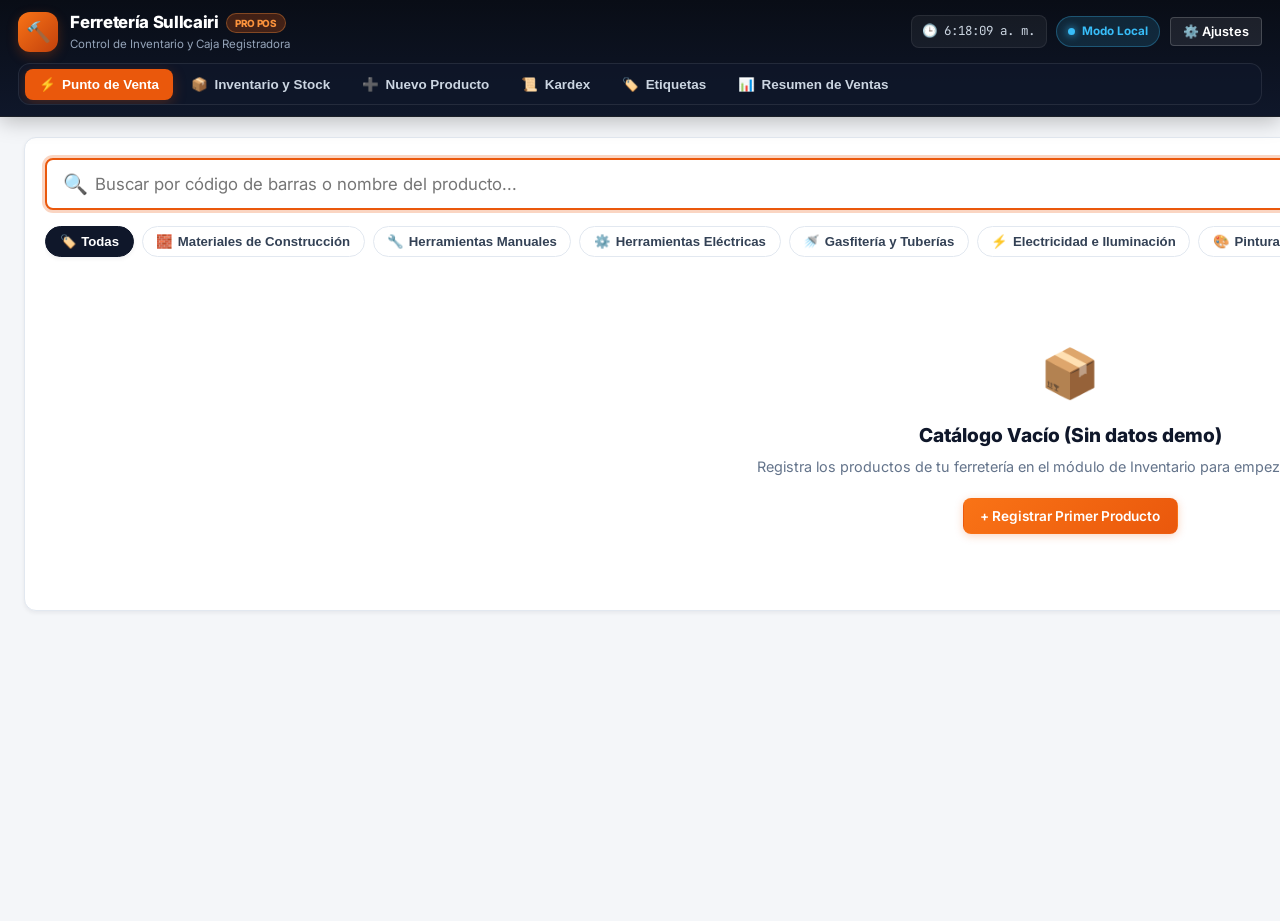
==== commit 24271c04: "feat(pages): dedicated individual pages for every button and full multi-device responsive design" ====
--- a/index.html
+++ b/index.html
@@ -28,21 +28,30 @@
         </div>
       </div>
 
-      <!-- Navegación central con las 3 secciones clave -->
-      <nav class="nav-principal" aria-label="Navegación del sistema">
-        <button class="nav-btn activo" data-seccion="pos" id="nav-btn-pos" title="Atajo: Alt+1">
+      <!-- Navegación central con páginas individuales dedicadas -->
+      <nav class="nav-principal" aria-label="Navegación principal del sistema">
+        <button class="nav-btn activo" data-seccion="pos" id="nav-btn-pos" title="Página: Punto de Venta (Alt+1)">
           <span>⚡</span> Punto de Venta
         </button>
-        <button class="nav-btn" data-seccion="inventario" id="nav-btn-inventario" title="Atajo: Alt+2">
+        <button class="nav-btn" data-seccion="inventario" id="nav-btn-inventario" title="Página: Inventario y Stock (Alt+2)">
           <span>📦</span> Inventario y Stock
           <span class="nav-badge-pill" id="nav-badge-stock-alerta" style="display:none; background:#ef4444; color:#fff;">0</span>
         </button>
-        <button class="nav-btn" data-seccion="resumen" id="nav-btn-resumen" title="Atajo: Alt+3">
+        <button class="nav-btn" data-seccion="producto" id="nav-btn-producto" title="Página: Crear o Editar Producto (Alt+3)">
+          <span>➕</span> Nuevo Producto
+        </button>
+        <button class="nav-btn" data-seccion="kardex" id="nav-btn-kardex" title="Página: Kardex y Movimientos de Stock (Alt+4)">
+          <span>📜</span> Kardex
+        </button>
+        <button class="nav-btn" data-seccion="etiquetas" id="nav-btn-etiquetas" title="Página: Estudio de Etiquetas y Códigos de Barras (Alt+5)">
+          <span>🏷️</span> Etiquetas
+        </button>
+        <button class="nav-btn" data-seccion="resumen" id="nav-btn-resumen" title="Página: Resumen y Reportes de Ventas (Alt+6)">
           <span>📊</span> Resumen de Ventas
         </button>
       </nav>
 
-      <!-- Estado, Reloj y Configuración -->
+      <!-- Estado, Reloj y Página de Ajustes -->
       <div class="header-acciones">
         <div class="reloj-sistema" id="reloj-sistema">
           <span>🕒</span> <span id="reloj-texto">00:00:00</span>
@@ -53,12 +62,44 @@
           <span id="texto-estado-guardado">En Línea</span>
         </div>
 
-        <button class="btn btn-outline btn-sm" id="btn-abrir-configuracion" style="color:#ffffff; background:rgba(255,255,255,0.08); border-color:rgba(255,255,255,0.15);" title="Ajustes de la Ferretería y Copias de Seguridad">
+        <button class="nav-btn btn btn-outline btn-sm" data-seccion="ajustes" id="btn-abrir-configuracion" style="color:#ffffff; background:rgba(255,255,255,0.08); border-color:rgba(255,255,255,0.18);" title="Página: Ajustes de la Ferretería y Copias de Seguridad">
           ⚙️ Ajustes
         </button>
       </div>
     </div>
   </header>
+
+  <!-- Barra de Navegación Inferior Fija para Móviles y Smartphones -->
+  <nav class="mobile-bottom-nav no-print" aria-label="Navegación móvil">
+    <button type="button" class="mobile-nav-item nav-btn activo" data-seccion="pos" id="mob-nav-pos">
+      <span class="mob-icon">⚡</span>
+      <span>Caja POS</span>
+    </button>
+    <button type="button" class="mobile-nav-item nav-btn" data-seccion="inventario" id="mob-nav-inventario">
+      <span class="mob-icon">📦</span>
+      <span>Stock</span>
+    </button>
+    <button type="button" class="mobile-nav-item nav-btn" data-seccion="producto" id="mob-nav-producto">
+      <span class="mob-icon">➕</span>
+      <span>Nuevo</span>
+    </button>
+    <button type="button" class="mobile-nav-item nav-btn" data-seccion="kardex" id="mob-nav-kardex">
+      <span class="mob-icon">📜</span>
+      <span>Kardex</span>
+    </button>
+    <button type="button" class="mobile-nav-item nav-btn" data-seccion="etiquetas" id="mob-nav-etiquetas">
+      <span class="mob-icon">🏷️</span>
+      <span>Etiquetas</span>
+    </button>
+    <button type="button" class="mobile-nav-item nav-btn" data-seccion="resumen" id="mob-nav-resumen">
+      <span class="mob-icon">📊</span>
+      <span>Ventas</span>
+    </button>
+    <button type="button" class="mobile-nav-item nav-btn" data-seccion="ajustes" id="mob-nav-ajustes">
+      <span class="mob-icon">⚙️</span>
+      <span>Ajustes</span>
+    </button>
+  </nav>
 
   <!-- ======================================================================
        CONTENIDO PRINCIPAL DEL SISTEMA (3 SECCIONES PRINCIPALES)
@@ -477,157 +518,464 @@
       </div>
     </section>
 
+    <!-- ====================================================================
+         PÁGINA INDIVIDUAL 4: CREAR / EDITAR PRODUCTO (FICHA COMPLETA)
+         ==================================================================== -->
+    <section class="modulo-seccion" id="seccion-producto">
+      <div class="pagina-individual-header">
+        <div class="pagina-header-izquierda">
+          <button type="button" class="btn-volver-pagina" id="btn-volver-desde-producto">
+            ← Volver al Inventario
+          </button>
+          <div class="pagina-titulo-bloque">
+            <h2 id="modal-producto-titulo">➕ Nuevo Producto de Ferretería</h2>
+            <p>Completa la ficha técnica, calcula el margen de ganancia en tiempo real y visualiza su código de barras.</p>
+          </div>
+        </div>
+        <div class="pagina-header-acciones">
+          <button type="button" class="btn btn-outline" id="btn-cancelar-producto-pag">Cancelar</button>
+          <button type="button" class="btn btn-primary" id="btn-guardar-producto-modal">💾 Guardar Producto</button>
+        </div>
+      </div>
+
+      <form id="form-producto">
+        <div class="pagina-grid-2col">
+          <!-- Columna Izquierda: Datos Generales y Precios -->
+          <div>
+            <div class="card-seccion-pagina">
+              <div class="card-seccion-titulo">
+                <span>1. Información General y Clasificación</span>
+                <span style="font-size:0.75rem; color:var(--slate-400); font-weight:600;">* Campos obligatorios</span>
+              </div>
+
+              <div class="grid-3" style="margin-bottom:0.9rem;">
+                <div class="campo-grupo">
+                  <label for="prod-input-codigo">Código SKU *</label>
+                  <div style="display:flex; gap:0.35rem;">
+                    <input type="text" class="input" id="prod-input-codigo" placeholder="Ej: FER-0001" required>
+                    <button type="button" class="btn btn-outline btn-sm" id="btn-autogenerar-codigo" title="Generar código correlativo">🎲</button>
+                  </div>
+                </div>
+                <div class="campo-grupo">
+                  <label for="prod-input-barcode">Código de Barras (EAN / UPC)</label>
+                  <input type="text" class="input" id="prod-input-barcode" placeholder="Escáner o igual al SKU">
+                </div>
+                <div class="campo-grupo">
+                  <label for="prod-select-estado">Estado en Catálogo</label>
+                  <select class="select" id="prod-select-estado">
+                    <option value="activo">🟢 Activo en Punto de Venta</option>
+                    <option value="inactivo">⚪ Inactivo / Oculto</option>
+                  </select>
+                </div>
+              </div>
+
+              <div class="campo-grupo" style="margin-bottom:0.9rem;">
+                <label for="prod-input-nombre">Descripción / Nombre Completo del Producto *</label>
+                <input type="text" class="input" id="prod-input-nombre" placeholder="Ej: Cemento Sol Tipo I 42.5kg o Tubo PVC 1/2 pulgada x 3m Pavco" required style="font-weight:700; font-size:1.05rem;">
+              </div>
+
+              <div class="grid-3" style="margin-bottom:0.9rem;">
+                <div class="campo-grupo">
+                  <label for="prod-select-categoria">Categoría Ferretera</label>
+                  <select class="select" id="prod-select-categoria"></select>
+                </div>
+                <div class="campo-grupo">
+                  <label for="prod-input-marca">Marca / Fabricante</label>
+                  <input type="text" class="input" id="prod-input-marca" placeholder="Ej: Stanley, Pavco, Sika, Bosch...">
+                </div>
+                <div class="campo-grupo">
+                  <label for="prod-select-unidad">Unidad de Medida</label>
+                  <select class="select" id="prod-select-unidad"></select>
+                </div>
+              </div>
+
+              <div class="campo-grupo">
+                <label for="prod-input-descripcion">Especificaciones Técnicas / Medidas / Notas</label>
+                <input type="text" class="input" id="prod-input-descripcion" placeholder="Ej: Rosca 1/4 pulgada, acero galvanizado, alta resistencia...">
+              </div>
+            </div>
+
+            <div class="card-seccion-pagina">
+              <div class="card-seccion-titulo">
+                <span>2. Costos, Precios y Calculadora Bidireccional de Margen</span>
+              </div>
+
+              <div class="grid-3" style="margin-bottom:0.85rem;">
+                <div class="campo-grupo">
+                  <label for="prod-input-compra">P. Compra / Costo (S/)</label>
+                  <input type="number" step="0.01" min="0" class="input" id="prod-input-compra" placeholder="0.00" value="0.00">
+                </div>
+                <div class="campo-grupo">
+                  <label for="prod-input-margen">Margen de Ganancia (%)</label>
+                  <input type="number" step="0.5" min="0" class="input" id="prod-input-margen" placeholder="30.0" value="30.0">
+                </div>
+                <div class="campo-grupo">
+                  <label for="prod-input-venta">Precio Venta Público (S/) *</label>
+                  <input type="number" step="0.01" min="0" class="input" id="prod-input-venta" placeholder="0.00" required style="font-weight:800; font-size:1.15rem; color:var(--brand-primary);">
+                </div>
+              </div>
+
+              <div class="grid-2" style="margin-bottom:1rem;">
+                <div class="campo-grupo">
+                  <label for="prod-input-mayor">Precio por Mayor / Especial (Opcional)</label>
+                  <input type="number" step="0.01" min="0" class="input" id="prod-input-mayor" placeholder="0.00">
+                </div>
+                <div class="campo-grupo" style="display:flex; align-items:center; gap:0.5rem; margin-top:1.4rem;">
+                  <input type="checkbox" id="prod-chk-fraccionada" checked style="width:18px; height:18px; accent-color:var(--brand-primary); cursor:pointer;">
+                  <label for="prod-chk-fraccionada" style="margin:0; cursor:pointer; font-weight:600;">Permite venta fraccionada (ej: 1.5 metros, 0.25 kg)</label>
+                </div>
+              </div>
+
+              <!-- Tarjeta de Diagnóstico Financiero en Tiempo Real -->
+              <div class="tarjeta-margen-calculadora">
+                <div class="margen-stat-item">
+                  <span class="margen-stat-label">Costo Unitario</span>
+                  <span class="margen-stat-val" id="calc-preview-costo">S/ 0.00</span>
+                </div>
+                <div class="margen-stat-item">
+                  <span class="margen-stat-label">Ganancia Neta Unitaria</span>
+                  <span class="margen-stat-val ganancia-positiva" id="calc-preview-ganancia">+ S/ 0.00</span>
+                </div>
+                <div class="margen-stat-item">
+                  <span class="margen-stat-label">Margen sobre Costo</span>
+                  <span class="margen-stat-val ganancia-positiva" id="calc-preview-margen">+0.0%</span>
+                </div>
+              </div>
+            </div>
+          </div>
+
+          <!-- Columna Derecha: Inventario, Almacén y Vista Previa de Etiqueta Barcode -->
+          <div>
+            <div class="card-seccion-pagina">
+              <div class="card-seccion-titulo">
+                <span>3. Control de Existencias y Ubicación</span>
+              </div>
+
+              <div class="grid-3" style="margin-bottom:0.9rem;">
+                <div class="campo-grupo">
+                  <label for="prod-input-stock">Stock Actual</label>
+                  <input type="number" step="any" min="0" class="input" id="prod-input-stock" placeholder="0" value="0" style="font-weight:800;">
+                </div>
+                <div class="campo-grupo">
+                  <label for="prod-input-stock-min">Stock Mínimo (Alerta)</label>
+                  <input type="number" step="any" min="0" class="input" id="prod-input-stock-min" placeholder="5" value="5">
+                </div>
+                <div class="campo-grupo">
+                  <label for="prod-input-stock-max">Stock Máximo / Óptimo</label>
+                  <input type="number" step="any" min="0" class="input" id="prod-input-stock-max" placeholder="Opcional">
+                </div>
+              </div>
+
+              <div class="campo-grupo">
+                <label for="prod-input-ubicacion">Ubicación Física en Almacén (Pasillo / Estante)</label>
+                <input type="text" class="input" id="prod-input-ubicacion" placeholder="Ej: Pasillo 2 - Estante C - Nivel 1">
+              </div>
+            </div>
+
+            <div class="card-seccion-pagina">
+              <div class="card-seccion-titulo">
+                <span>4. Vista Previa de Etiqueta con Código de Barras</span>
+                <span class="marca-badge">CODE-128 SVG</span>
+              </div>
+              <p style="font-size:0.8rem; color:var(--slate-500); margin-bottom:0.85rem;">
+                Así se verá la etiqueta adhesiva del producto al imprimirla para tus estantes o empaques:
+              </p>
+              <div id="prod-live-barcode-preview" style="background:var(--slate-50); padding:1rem; border-radius:var(--radius-sm); border:1px dashed var(--slate-300); display:flex; justify-content:center;">
+                <!-- Se actualiza en vivo al escribir nombre, código o precio -->
+              </div>
+            </div>
+          </div>
+        </div>
+      </form>
+    </section>
+
+    <!-- ====================================================================
+         PÁGINA INDIVIDUAL 5: KARDEX Y AUDITORÍA DE MOVIMIENTOS DE STOCK
+         ==================================================================== -->
+    <section class="modulo-seccion" id="seccion-kardex">
+      <div class="pagina-individual-header">
+        <div class="pagina-header-izquierda">
+          <button type="button" class="btn-volver-pagina" id="btn-volver-desde-kardex">
+            ← Volver al Inventario
+          </button>
+          <div class="pagina-titulo-bloque">
+            <h2>📜 Kardex y Auditoría de Movimientos de Stock</h2>
+            <p id="kardex-subtitulo-filtro">Trazabilidad completa de entradas por compra, salidas por venta, devoluciones y ajustes físicos.</p>
+          </div>
+        </div>
+        <div class="pagina-header-acciones">
+          <button type="button" class="btn btn-outline" id="btn-kardex-ver-todos" style="display:none;">🔄 Ver Todos los Productos</button>
+          <button type="button" class="btn btn-primary" id="btn-kardex-exportar-excel">📊 Exportar Kardex a Excel</button>
+        </div>
+      </div>
+
+      <!-- KPIs de Movimientos Kardex -->
+      <div class="kpis-grid">
+        <div class="kpi-card kpi-primary">
+          <div class="kpi-info">
+            <h3>Total Movimientos</h3>
+            <div class="kpi-valor" id="kardex-kpi-total">0</div>
+            <div class="kpi-subtexto">Operaciones registradas</div>
+          </div>
+          <div class="kpi-icono">📜</div>
+        </div>
+        <div class="kpi-card kpi-success">
+          <div class="kpi-info">
+            <h3>Entradas y Compras</h3>
+            <div class="kpi-valor" id="kardex-kpi-entradas">0</div>
+            <div class="kpi-subtexto">Ingresos de mercadería</div>
+          </div>
+          <div class="kpi-icono">📥</div>
+        </div>
+        <div class="kpi-card kpi-info">
+          <div class="kpi-info">
+            <h3>Salidas por Ventas</h3>
+            <div class="kpi-valor" id="kardex-kpi-salidas">0</div>
+            <div class="kpi-subtexto">Despachos en Punto de Venta</div>
+          </div>
+          <div class="kpi-icono">🛒</div>
+        </div>
+        <div class="kpi-card kpi-warning">
+          <div class="kpi-info">
+            <h3>Ajustes y Devoluciones</h3>
+            <div class="kpi-valor" id="kardex-kpi-ajustes">0</div>
+            <div class="kpi-subtexto">Conteos físicos y anulaciones</div>
+          </div>
+          <div class="kpi-icono">⚖️</div>
+        </div>
+      </div>
+
+      <div class="panel-modulo">
+        <div style="display:flex; justify-content:space-between; align-items:center; flex-wrap:wrap; gap:0.75rem;">
+          <div style="display:flex; gap:0.65rem; flex-wrap:wrap; flex:1;">
+            <input type="search" class="input" id="kardex-buscar-input" placeholder="Buscar en Kardex por producto, código SKU, comprobante o motivo..." style="min-width:250px; flex:1;">
+            <select class="select" id="kardex-filtro-tipo" style="width:auto; min-width:210px;">
+              <option value="">Todos los Tipos de Movimiento</option>
+              <option value="Ingreso">📥 Entradas / Compras</option>
+              <option value="Salida">🛒 Salidas por Venta</option>
+              <option value="Ajuste">⚖️ Ajustes de Inventario</option>
+              <option value="Devolución">↩️ Devoluciones por Anulación</option>
+            </select>
+          </div>
+        </div>
+
+        <div class="tabla-container">
+          <table class="tabla-general">
+            <thead>
+              <tr>
+                <th style="width:155px;">Fecha y Hora</th>
+                <th style="width:115px;">Código SKU</th>
+                <th>Producto</th>
+                <th>Tipo de Movimiento</th>
+                <th class="text-right" style="width:105px;">Variación</th>
+                <th class="text-right" style="width:105px;">Stock Ant.</th>
+                <th class="text-right" style="width:110px;">Nuevo Stock</th>
+                <th>Motivo / Referencia</th>
+              </tr>
+            </thead>
+            <tbody id="kardex-tabla-tbody"></tbody>
+          </table>
+        </div>
+      </div>
+    </section>
+
+    <!-- ====================================================================
+         PÁGINA INDIVIDUAL 6: ESTUDIO E IMPRESIÓN DE ETIQUETAS DE CÓDIGO DE BARRAS
+         ==================================================================== -->
+    <section class="modulo-seccion" id="seccion-etiquetas">
+      <div class="pagina-individual-header">
+        <div class="pagina-header-izquierda">
+          <button type="button" class="btn-volver-pagina" id="btn-volver-desde-etiquetas">
+            ← Volver al Inventario
+          </button>
+          <div class="pagina-titulo-bloque">
+            <h2>🏷️ Estudio e Impresión de Etiquetas de Código de Barras</h2>
+            <p>Genera etiquetas térmicas adhesivas (Code-128 vectorial) con precio y SKU para estanterías y productos sin código de fábrica.</p>
+          </div>
+        </div>
+        <div class="pagina-header-acciones">
+          <button type="button" class="btn btn-primary" id="btn-imprimir-etiquetas-barcode">🖨️ Mandar a Imprimir Etiquetas</button>
+        </div>
+      </div>
+
+      <div class="pagina-etiquetas-layout">
+        <!-- Panel Izquierdo: Configuración y Selección de Productos -->
+        <div class="card-seccion-pagina">
+          <div class="card-seccion-titulo">
+            <span>⚙️ Configuración de Etiquetas</span>
+          </div>
+
+          <div class="grid-2" style="margin-bottom:0.9rem;">
+            <div class="campo-grupo">
+              <label for="etiquetas-input-copias">Copias por Producto</label>
+              <input type="number" id="etiquetas-input-copias" min="1" max="100" value="2" class="input" style="font-weight:800; text-align:center;">
+            </div>
+            <div class="campo-grupo">
+              <label for="etiquetas-select-formato">Tamaño / Formato</label>
+              <select class="select" id="etiquetas-select-formato">
+                <option value="50x30">Sticker 50x30 mm (Estándar)</option>
+                <option value="40x25">Sticker 40x25 mm (Compacto)</option>
+                <option value="a4">Pliego Hoja A4 / Carta</option>
+              </select>
+            </div>
+          </div>
+
+          <div style="display:flex; align-items:center; justify-content:space-between; margin-bottom:0.5rem;">
+            <label style="font-size:0.8rem; font-weight:700; color:var(--slate-700);">Productos a Imprimir:</label>
+            <div style="display:flex; gap:0.35rem;">
+              <button type="button" class="btn btn-outline btn-sm" id="btn-etiquetas-sel-todos" style="padding:0.2rem 0.5rem; font-size:0.75rem;">Todos</button>
+              <button type="button" class="btn btn-outline btn-sm" id="btn-etiquetas-limpiar" style="padding:0.2rem 0.5rem; font-size:0.75rem;">Ninguno</button>
+            </div>
+          </div>
+
+          <div class="lista-seleccion-etiquetas" id="etiquetas-lista-productos">
+            <!-- Lista dinámica con checkboxes de productos -->
+          </div>
+        </div>
+
+        <!-- Panel Derecho: Previsualización en Vivo de la Hoja de Etiquetas -->
+        <div class="card-seccion-pagina">
+          <div class="card-seccion-titulo">
+            <span>👁️ Vista Previa de Impresión en Tiempo Real</span>
+            <span id="etiquetas-resumen-total" style="font-size:0.78rem; color:var(--brand-primary); font-weight:800;">0 etiquetas listas</span>
+          </div>
+          <div id="etiquetas-preview-contenedor" style="min-height:380px; border:1px solid var(--border-color); border-radius:var(--radius-sm); padding:1rem; background:#f8fafc;">
+            <!-- Previsualización dinámica de etiquetas -->
+          </div>
+        </div>
+      </div>
+    </section>
+
+    <!-- ====================================================================
+         PÁGINA INDIVIDUAL 7: CONFIGURACIÓN, CATEGORÍAS Y COPIAS DE SEGURIDAD
+         ==================================================================== -->
+    <section class="modulo-seccion" id="seccion-ajustes">
+      <div class="pagina-individual-header">
+        <div class="pagina-header-izquierda">
+          <button type="button" class="btn-volver-pagina" id="btn-volver-desde-ajustes">
+            ← Volver al Punto de Venta
+          </button>
+          <div class="pagina-titulo-bloque">
+            <h2>⚙️ Configuración General, Categorías y Copias de Seguridad</h2>
+            <p>Personaliza los datos fiscales de tu ferretería, administra categorías/unidades de medida y gestiona respaldos de base de datos.</p>
+          </div>
+        </div>
+      </div>
+
+      <div class="pagina-grid-simetrico">
+        <!-- Columna 1: Datos del Negocio y Ticket -->
+        <div class="card-seccion-pagina">
+          <div class="card-seccion-titulo">
+            <span>🏢 Datos Comerciales y Encabezado de Comprobantes</span>
+          </div>
+          <form id="form-configuracion" style="display:flex; flex-direction:column; gap:0.9rem;">
+            <div class="campo-grupo">
+              <label for="cfg-empresa">Nombre Comercial de la Ferretería</label>
+              <input type="text" class="input" id="cfg-empresa" placeholder="Ej: Ferretería Sullcairi">
+            </div>
+
+            <div class="grid-2">
+              <div class="campo-grupo">
+                <label for="cfg-ruc">RUC / Identificación Fiscal</label>
+                <input type="text" class="input" id="cfg-ruc" placeholder="Ej: 20601234567">
+              </div>
+              <div class="campo-grupo">
+                <label for="cfg-telefono">Teléfono / WhatsApp</label>
+                <input type="text" class="input" id="cfg-telefono" placeholder="Ej: 987654321">
+              </div>
+            </div>
+
+            <div class="campo-grupo">
+              <label for="cfg-direccion">Dirección Comercial del Local</label>
+              <input type="text" class="input" id="cfg-direccion" placeholder="Ej: Av. Principal N° 123">
+            </div>
+
+            <div class="grid-2">
+              <div class="campo-grupo">
+                <label for="cfg-moneda">Símbolo de Moneda</label>
+                <input type="text" class="input" id="cfg-moneda" value="S/">
+              </div>
+              <div class="campo-grupo">
+                <label for="cfg-pie">Mensaje al Pie del Ticket</label>
+                <input type="text" class="input" id="cfg-pie" placeholder="Ej: ¡Gracias por su compra! Vuelva pronto.">
+              </div>
+            </div>
+
+            <button type="submit" class="btn btn-primary" id="btn-guardar-config-negocio" style="align-self:flex-start;">
+              💾 Guardar Datos del Negocio
+            </button>
+          </form>
+        </div>
+
+        <!-- Columna 2: Categorías, Unidades y Respaldos -->
+        <div>
+          <div class="card-seccion-pagina">
+            <div class="card-seccion-titulo">
+              <span>🏷️ Gestión de Categorías y Unidades de Medida</span>
+            </div>
+
+            <div class="campo-grupo" style="margin-bottom:1.1rem;">
+              <label for="input-nueva-categoria">Categorías Ferreteras Activas</label>
+              <div style="display:flex; gap:0.5rem;">
+                <input type="text" class="input" id="input-nueva-categoria" placeholder="Nueva categoría (ej: Soldadura y Equipos)">
+                <button type="button" class="btn btn-outline" id="btn-agregar-categoria">+ Agregar</button>
+              </div>
+              <div class="chips-gestion-lista" id="lista-chips-categorias"></div>
+            </div>
+
+            <hr style="border:none; border-top:1px solid var(--border-color); margin:0.85rem 0;">
+
+            <div class="campo-grupo">
+              <label for="input-nueva-unidad">Unidades de Medida Activas</label>
+              <div style="display:flex; gap:0.5rem;">
+                <input type="text" class="input" id="input-nueva-unidad" placeholder="Nueva unidad (ej: Balde, Saco, Varilla)">
+                <button type="button" class="btn btn-outline" id="btn-agregar-unidad">+ Agregar</button>
+              </div>
+              <div class="chips-gestion-lista" id="lista-chips-unidades"></div>
+            </div>
+          </div>
+
+          <div class="card-seccion-pagina">
+            <div class="card-seccion-titulo">
+              <span>💾 Centro de Copias de Seguridad (Backup & Restore)</span>
+            </div>
+            <p style="font-size:0.84rem; color:var(--slate-600); margin-bottom:1rem;">
+              Descarga una copia completa de tu inventario, Kardex y ventas en archivo <code>.json</code> o restaura un respaldo previo en cualquier dispositivo.
+            </p>
+            <div style="display:flex; gap:0.65rem; flex-wrap:wrap; margin-bottom:1.25rem;">
+              <button type="button" class="btn btn-primary" id="btn-descargar-respaldo-json">💾 Descargar Respaldo JSON</button>
+              <button type="button" class="btn btn-outline" id="btn-subir-respaldo-json">📂 Restaurar Respaldo JSON</button>
+              <input type="file" id="input-archivo-subir-json" accept=".json" style="display:none;">
+            </div>
+
+            <div style="background:#fee2e2; border:1px solid #fca5a5; padding:1rem; border-radius:var(--radius-sm);">
+              <h5 style="color:#b91c1c; font-weight:800; margin-bottom:0.25rem;">⚠️ Zona de Mantenimiento y Reinicio</h5>
+              <p style="font-size:0.8rem; color:#991b1b; margin-bottom:0.65rem;">
+                Elimina todos los productos, movimientos y ventas para iniciar la base de datos desde cero.
+              </p>
+              <button type="button" class="btn btn-danger btn-sm" id="btn-reiniciar-sistema">⚠️ Reiniciar Todo el Sistema a Cero</button>
+            </div>
+          </div>
+        </div>
+      </div>
+    </section>
+
   </main>
 
+  <!-- Barra Flotante de Acceso Rápido al Carrito para Móviles/Tablets en POS -->
+  <div class="pos-mobile-cart-bar no-print" id="pos-mobile-cart-bar">
+    <div>
+      <div style="font-weight:800; font-size:0.92rem;" id="mob-cart-resumen">🛒 0 productos</div>
+      <div style="font-size:0.75rem; opacity:0.9;">Toca para ir a caja y cobrar</div>
+    </div>
+    <div style="font-weight:900; font-size:1.1rem;" id="mob-cart-total">S/ 0.00 ↓</div>
+  </div>
+
   <!-- ======================================================================
-       MODALES DEL SISTEMA
+       MODALES RÁPIDOS DE APOYO (+ STOCK, TICKET TÉRMICO Y ACCIONES EN LOTE)
        ====================================================================== -->
 
-  <!-- Modal: Crear / Editar Producto (Con Calculadora de Rentabilidad Inteligente) -->
-  <div class="modal-overlay" id="modal-producto">
-    <div class="modal-caja" style="max-width:760px;">
-      <div class="modal-head">
-        <h3 id="modal-producto-titulo">Nuevo Producto de Ferretería</h3>
-        <button class="modal-close-btn" type="button">✕</button>
-      </div>
-      <form id="form-producto">
-        <div class="modal-cuerpo" style="max-height:calc(85vh - 120px); overflow-y:auto; padding:1.25rem;">
-          
-          <!-- Bloque 1: Identificación y Clasificación -->
-          <div style="font-size:0.8rem; font-weight:800; text-transform:uppercase; color:var(--slate-400); letter-spacing:0.05em; margin-bottom:0.6rem;">
-            1. Información General y Clasificación
-          </div>
-          <div class="grid-3" style="margin-bottom:0.85rem;">
-            <div class="campo-grupo">
-              <label for="prod-input-codigo">Código SKU *</label>
-              <div style="display:flex; gap:0.35rem;">
-                <input type="text" class="input" id="prod-input-codigo" placeholder="Ej: FER-0001" required>
-                <button type="button" class="btn btn-outline btn-sm" id="btn-autogenerar-codigo" title="Generar código correlativo">🎲</button>
-              </div>
-            </div>
-            <div class="campo-grupo">
-              <label for="prod-input-barcode">Código de Barras</label>
-              <input type="text" class="input" id="prod-input-barcode" placeholder="Escáner o dejar vacío">
-            </div>
-            <div class="campo-grupo">
-              <label for="prod-select-estado">Estado del Producto</label>
-              <select class="select" id="prod-select-estado">
-                <option value="activo">🟢 Activo en Ventas</option>
-                <option value="inactivo">⚪ Inactivo / Oculto</option>
-              </select>
-            </div>
-          </div>
-
-          <div class="campo-grupo" style="margin-bottom:0.85rem;">
-            <label for="prod-input-nombre">Descripción / Nombre Completo del Producto *</label>
-            <input type="text" class="input" id="prod-input-nombre" placeholder="Ej: Cemento Sol Tipo I 42.5kg o Tubo PVC 1/2 pulgada x 3m Pavco" required style="font-weight:700; font-size:1.02rem;">
-          </div>
-
-          <div class="grid-3" style="margin-bottom:1.25rem;">
-            <div class="campo-grupo">
-              <label for="prod-select-categoria">Categoría Ferretera</label>
-              <select class="select" id="prod-select-categoria"></select>
-            </div>
-            <div class="campo-grupo">
-              <label for="prod-input-marca">Marca / Fabricante</label>
-              <input type="text" class="input" id="prod-input-marca" placeholder="Ej: Stanley, Pavco, Sika...">
-            </div>
-            <div class="campo-grupo">
-              <label for="prod-select-unidad">Unidad de Medida</label>
-              <select class="select" id="prod-select-unidad"></select>
-            </div>
-          </div>
-
-          <hr style="border:none; border-top:1px solid var(--border-color); margin-bottom:1rem;">
-
-          <!-- Bloque 2: Precios, Costos y Calculadora Bidireccional -->
-          <div style="font-size:0.8rem; font-weight:800; text-transform:uppercase; color:var(--slate-400); letter-spacing:0.05em; margin-bottom:0.6rem;">
-            2. Costos, Precios y Margen de Utilidad
-          </div>
-          <div class="grid-3" style="margin-bottom:0.5rem;">
-            <div class="campo-grupo">
-              <label for="prod-input-compra">P. Compra / Costo (S/)</label>
-              <input type="number" step="0.01" min="0" class="input" id="prod-input-compra" placeholder="0.00" value="0.00">
-            </div>
-            <div class="campo-grupo">
-              <label for="prod-input-margen">Margen Deseado (%)</label>
-              <input type="number" step="0.5" min="0" class="input" id="prod-input-margen" placeholder="30.0" value="30.0">
-            </div>
-            <div class="campo-grupo">
-              <label for="prod-input-venta">Precio Venta Público (S/) *</label>
-              <input type="number" step="0.01" min="0" class="input" id="prod-input-venta" placeholder="0.00" required style="font-weight:800; font-size:1.1rem; color:var(--brand-primary);">
-            </div>
-          </div>
-
-          <div class="grid-2" style="margin-bottom:0.75rem;">
-            <div class="campo-grupo">
-              <label for="prod-input-mayor">Precio por Mayor / Especial (Opcional)</label>
-              <input type="number" step="0.01" min="0" class="input" id="prod-input-mayor" placeholder="0.00">
-            </div>
-            <div class="campo-grupo" style="display:flex; align-items:center; gap:0.5rem; margin-top:1.5rem;">
-              <input type="checkbox" id="prod-chk-fraccionada" checked style="width:18px; height:18px; accent-color:var(--brand-primary); cursor:pointer;">
-              <label for="prod-chk-fraccionada" style="margin:0; cursor:pointer; font-weight:600;">Permite venta fraccionada (ej: 1.5 metros, 0.25 kg)</label>
-            </div>
-          </div>
-
-          <!-- Tarjeta de Diagnóstico Financiero en Tiempo Real -->
-          <div class="tarjeta-margen-calculadora" style="margin-bottom:1.25rem;">
-            <div class="margen-stat-item">
-              <span class="margen-stat-label">Costo Unitario</span>
-              <span class="margen-stat-val" id="calc-preview-costo">S/ 0.00</span>
-            </div>
-            <div class="margen-stat-item">
-              <span class="margen-stat-label">Ganancia Neta</span>
-              <span class="margen-stat-val ganancia-positiva" id="calc-preview-ganancia">+ S/ 0.00</span>
-            </div>
-            <div class="margen-stat-item">
-              <span class="margen-stat-label">Margen sobre Costo</span>
-              <span class="margen-stat-val ganancia-positiva" id="calc-preview-margen">+0.0%</span>
-            </div>
-          </div>
-
-          <hr style="border:none; border-top:1px solid var(--border-color); margin-bottom:1rem;">
-
-          <!-- Bloque 3: Stock y Almacén -->
-          <div style="font-size:0.8rem; font-weight:800; text-transform:uppercase; color:var(--slate-400); letter-spacing:0.05em; margin-bottom:0.6rem;">
-            3. Control de Existencias y Ubicación
-          </div>
-          <div class="grid-3" style="margin-bottom:0.85rem;">
-            <div class="campo-grupo">
-              <label for="prod-input-stock">Stock Actual</label>
-              <input type="number" step="any" min="0" class="input" id="prod-input-stock" placeholder="0" value="0">
-            </div>
-            <div class="campo-grupo">
-              <label for="prod-input-stock-min">Stock Mínimo (Alerta)</label>
-              <input type="number" step="any" min="0" class="input" id="prod-input-stock-min" placeholder="5" value="5">
-            </div>
-            <div class="campo-grupo">
-              <label for="prod-input-stock-max">Stock Máximo / Capacidad</label>
-              <input type="number" step="any" min="0" class="input" id="prod-input-stock-max" placeholder="Opcional">
-            </div>
-          </div>
-
-          <div class="grid-2">
-            <div class="campo-grupo">
-              <label for="prod-input-ubicacion">Ubicación Física en Almacén</label>
-              <input type="text" class="input" id="prod-input-ubicacion" placeholder="Ej: Pasillo 2 - Estante C - Nivel 1">
-            </div>
-            <div class="campo-grupo">
-              <label for="prod-input-descripcion">Especificaciones Técnicas / Notas</label>
-              <input type="text" class="input" id="prod-input-descripcion" placeholder="Ej: Rosca 1/4, acabado galvanizado...">
-            </div>
-          </div>
-
-        </div>
-        <div class="modal-pie">
-          <button type="button" class="btn btn-outline btn-cancelar-modal">Cancelar</button>
-          <button type="submit" class="btn btn-primary" id="btn-guardar-producto-modal">💾 Guardar Producto</button>
-        </div>
-      </form>
-    </div>
-  </div>
-
-  <!-- Modal: Reabastecimiento y Ajuste de Stock -->
+  <!-- Modal Rápido: Reabastecimiento y Ajuste de Stock en 1 Clic -->
   <div class="modal-overlay" id="modal-stock">
     <div class="modal-caja" style="max-width:500px;">
       <div class="modal-head">
@@ -681,80 +1029,7 @@
     </div>
   </div>
 
-  <!-- Modal: Auditoría y Kardex de Movimientos de Stock -->
-  <div class="modal-overlay" id="modal-kardex">
-    <div class="modal-caja" style="max-width:980px;">
-      <div class="modal-head">
-        <h3>📜 Kardex y Auditoría de Movimientos de Stock</h3>
-        <button class="modal-close-btn" type="button">✕</button>
-      </div>
-      <div class="modal-cuerpo" style="padding:1.25rem;">
-        <div style="display:flex; justify-content:space-between; align-items:center; flex-wrap:wrap; gap:0.75rem; margin-bottom:1rem;">
-          <div style="display:flex; gap:0.5rem; flex-wrap:wrap; flex:1;">
-            <input type="search" class="input" id="kardex-buscar-input" placeholder="Buscar por producto, código o motivo..." style="min-width:240px; flex:1;">
-            <select class="select" id="kardex-filtro-tipo" style="width:auto; min-width:180px;">
-              <option value="">Todos los Movimientos</option>
-              <option value="Ingreso">📥 Entradas / Compras</option>
-              <option value="Salida">🛒 Salidas por Venta</option>
-              <option value="Ajuste">⚖️ Ajustes de Inventario</option>
-              <option value="Devolución">↩️ Devoluciones</option>
-            </select>
-          </div>
-          <button type="button" class="btn btn-outline" id="btn-kardex-exportar-excel">📊 Exportar Kardex a Excel</button>
-        </div>
-
-        <div class="tabla-container" style="max-height:480px; overflow-y:auto;">
-          <table class="tabla-general">
-            <thead>
-              <tr>
-                <th style="width:130px;">Fecha y Hora</th>
-                <th style="width:100px;">Código</th>
-                <th>Producto</th>
-                <th>Tipo</th>
-                <th class="text-right" style="width:90px;">Cantidad</th>
-                <th class="text-right" style="width:90px;">Stock Ant.</th>
-                <th class="text-right" style="width:90px;">Nuevo Stock</th>
-                <th>Motivo / Referencia</th>
-              </tr>
-            </thead>
-            <tbody id="kardex-tabla-tbody"></tbody>
-          </table>
-        </div>
-      </div>
-      <div class="modal-pie">
-        <button type="button" class="btn btn-outline btn-cancelar-modal">Cerrar</button>
-      </div>
-    </div>
-  </div>
-
-  <!-- Modal: Generador e Impresión de Etiquetas con Códigos de Barras -->
-  <div class="modal-overlay" id="modal-etiquetas-barcode">
-    <div class="modal-caja" style="max-width:880px;">
-      <div class="modal-head">
-        <h3>🏷️ Impresión de Etiquetas de Código de Barras</h3>
-        <button class="modal-close-btn" type="button">✕</button>
-      </div>
-      <div class="modal-cuerpo" style="padding:1.25rem;">
-        <div style="display:flex; justify-content:space-between; align-items:center; flex-wrap:wrap; gap:0.75rem; margin-bottom:1rem; background:var(--slate-50); padding:0.75rem 1rem; border-radius:var(--radius-sm); border:1px solid var(--border-color);">
-          <div style="display:flex; align-items:center; gap:0.5rem;">
-            <label for="etiquetas-input-copias" style="font-weight:700; font-size:0.85rem;">Copias por producto:</label>
-            <input type="number" id="etiquetas-input-copias" min="1" max="100" value="2" class="input" style="width:75px; text-align:center; font-weight:800;">
-          </div>
-          <span style="font-size:0.8rem; color:var(--slate-500);">Formato sticker térmico estándar (50x30mm) con código de barras Code-128</span>
-        </div>
-
-        <div id="etiquetas-preview-contenedor" style="max-height:450px; overflow-y:auto; border:1px solid var(--border-color); border-radius:var(--radius-sm); padding:1rem; background:#f8fafc;">
-          <!-- Previsualización dinámica de etiquetas -->
-        </div>
-      </div>
-      <div class="modal-pie" style="justify-content:space-between;">
-        <button type="button" class="btn btn-outline btn-cancelar-modal">Cerrar</button>
-        <button type="button" class="btn btn-primary" id="btn-imprimir-etiquetas-barcode">🖨️ Mandar a Imprimir Etiquetas</button>
-      </div>
-    </div>
-  </div>
-
-  <!-- Modal: Ajuste Masivo de Precios (Bulk Price Adjustment) -->
+  <!-- Modal Rápido: Ajuste Masivo de Precios (Bulk Price Adjustment) -->
   <div class="modal-overlay" id="modal-bulk-precios">
     <div class="modal-caja" style="max-width:460px;">
       <div class="modal-head">
@@ -793,7 +1068,7 @@
     </div>
   </div>
 
-  <!-- Modal: Cambio Masivo de Categoría (Bulk Category Assignment) -->
+  <!-- Modal Rápido: Cambio Masivo de Categoría (Bulk Category Assignment) -->
   <div class="modal-overlay" id="modal-bulk-categoria">
     <div class="modal-caja" style="max-width:440px;">
       <div class="modal-head">
@@ -818,7 +1093,7 @@
     </div>
   </div>
 
-  <!-- Modal: Ticket de Venta / Impresión Térmica -->
+  <!-- Modal Rápido: Ticket de Venta / Impresión Térmica -->
   <div class="modal-overlay" id="modal-ticket">
     <div class="modal-caja" style="max-width:440px;">
       <div class="modal-head">
@@ -831,75 +1106,6 @@
       <div class="modal-pie" style="justify-content:space-between;">
         <button type="button" class="btn btn-outline btn-cancelar-modal">Cerrar</button>
         <button type="button" class="btn btn-primary" id="btn-ticket-imprimir">🖨️ Imprimir Ticket</button>
-      </div>
-    </div>
-  </div>
-
-  <!-- Modal: Configuración de la Ferretería y Respaldos -->
-  <div class="modal-overlay" id="modal-configuracion">
-    <div class="modal-caja" style="max-width:560px;">
-      <div class="modal-head">
-        <h3>⚙️ Configuración y Copias de Seguridad</h3>
-        <button class="modal-close-btn" type="button">✕</button>
-      </div>
-      <div class="modal-cuerpo">
-        <form id="form-configuracion" style="display:flex; flex-direction:column; gap:0.85rem;">
-          <div class="campo-grupo">
-            <label for="cfg-empresa">Nombre Comercial de la Ferretería</label>
-            <input type="text" class="input" id="cfg-empresa" placeholder="Ej: Ferretería Sullcairi">
-          </div>
-
-          <div class="grid-2">
-            <div class="campo-grupo">
-              <label for="cfg-ruc">RUC / Identificación Fiscal</label>
-              <input type="text" class="input" id="cfg-ruc" placeholder="Ej: 20601234567">
-            </div>
-            <div class="campo-grupo">
-              <label for="cfg-telefono">Teléfono / WhatsApp</label>
-              <input type="text" class="input" id="cfg-telefono" placeholder="Ej: 987654321">
-            </div>
-          </div>
-
-          <div class="campo-grupo">
-            <label for="cfg-direccion">Dirección Comercial</label>
-            <input type="text" class="input" id="cfg-direccion" placeholder="Ej: Av. Principal 123">
-          </div>
-
-          <div class="grid-2">
-            <div class="campo-grupo">
-              <label for="cfg-moneda">Símbolo de Moneda</label>
-              <input type="text" class="input" id="cfg-moneda" value="S/">
-            </div>
-            <div class="campo-grupo">
-              <label for="cfg-pie">Pie de Ticket</label>
-              <input type="text" class="input" id="cfg-pie" placeholder="Ej: ¡Gracias por su preferencia!">
-            </div>
-          </div>
-
-          <button type="submit" class="btn btn-primary" style="align-self:flex-start;">Guardar Datos del Negocio</button>
-        </form>
-
-        <hr style="border:none; border-top:1px solid var(--border-color); margin:0.5rem 0;">
-
-        <!-- Respaldos -->
-        <div>
-          <h4 style="font-size:0.95rem; font-weight:800; margin-bottom:0.4rem;">Copias de Seguridad (Backup)</h4>
-          <p style="font-size:0.8rem; color:var(--slate-500); margin-bottom:0.75rem;">Guarda una copia en tu PC o restaura tus datos cuando lo necesites.</p>
-          <div style="display:flex; gap:0.5rem; flex-wrap:wrap;">
-            <button class="btn btn-outline" id="btn-descargar-respaldo-json">💾 Descargar Respaldo JSON</button>
-            <button class="btn btn-outline" id="btn-subir-respaldo-json">📂 Restaurar Respaldo JSON</button>
-            <input type="file" id="input-archivo-subir-json" accept=".json" style="display:none;">
-          </div>
-        </div>
-
-        <div style="background:#fee2e2; border:1px solid #fca5a5; padding:0.85rem; border-radius:var(--radius-sm); margin-top:0.5rem;">
-          <h5 style="color:#b91c1c; font-weight:800; margin-bottom:0.25rem;">Zona de Peligro</h5>
-          <p style="font-size:0.775rem; color:#991b1b; margin-bottom:0.5rem;">Borra todos los productos y ventas si deseas reiniciar todo el sistema a cero.</p>
-          <button class="btn btn-danger btn-sm" id="btn-reiniciar-sistema">⚠️ Reiniciar Todo a Cero</button>
-        </div>
-      </div>
-      <div class="modal-pie">
-        <button type="button" class="btn btn-outline btn-cancelar-modal">Cerrar</button>
       </div>
     </div>
   </div>
--- a/css/theme.css
+++ b/css/theme.css
@@ -74,7 +74,7 @@
 }
 
 /* ==========================================================================
-   HEADER PRINCIPAL (DARK CORPORATE NAVIGATION)
+   HEADER PRINCIPAL (DARK CORPORATE NAVIGATION - 100% RESPONSIVE)
    ========================================================================== */
 .header-principal {
   background: linear-gradient(180deg, var(--slate-950) 0%, var(--slate-900) 100%);
@@ -87,84 +87,101 @@
 }
 
 .header-contenedor {
-  max-width: 1720px;
+  max-width: 1760px;
   margin: 0 auto;
-  padding: 0.75rem 1.5rem;
+  padding: 0.65rem 1.25rem;
   display: flex;
   align-items: center;
   justify-content: space-between;
-  gap: 1.25rem;
+  gap: 0.85rem;
+  flex-wrap: nowrap;
 }
 
 .marca {
   display: flex;
   align-items: center;
-  gap: 0.85rem;
+  gap: 0.75rem;
   text-decoration: none;
   color: #ffffff;
+  flex-shrink: 0;
 }
 
 .marca-icono {
   background: linear-gradient(135deg, #f97316 0%, #c2410c 100%);
-  width: 44px;
-  height: 44px;
+  width: 40px;
+  height: 40px;
   border-radius: var(--radius-md);
   display: flex;
   align-items: center;
   justify-content: center;
   box-shadow: 0 4px 12px var(--brand-primary-glow);
-  font-size: 1.4rem;
+  font-size: 1.25rem;
+  flex-shrink: 0;
 }
 
 .marca-info h1 {
-  font-size: 1.15rem;
+  font-size: 1.05rem;
   font-weight: 800;
-  letter-spacing: -0.025em;
+  letter-spacing: -0.02em;
   color: #ffffff;
   display: flex;
   align-items: center;
-  gap: 0.5rem;
+  gap: 0.45rem;
+  white-space: nowrap;
 }
 
 .marca-badge {
-  font-size: 0.65rem;
-  font-weight: 700;
-  padding: 0.15rem 0.5rem;
+  font-size: 0.62rem;
+  font-weight: 800;
+  padding: 0.12rem 0.5rem;
   border-radius: var(--radius-full);
   background: rgba(234, 88, 12, 0.25);
   color: #fb923c;
-  border: 1px solid rgba(251, 146, 60, 0.3);
+  border: 1px solid rgba(251, 146, 60, 0.35);
   text-transform: uppercase;
+  white-space: nowrap;
+  flex-shrink: 0;
 }
 
 .marca-info p {
-  font-size: 0.75rem;
+  font-size: 0.72rem;
   color: var(--slate-400);
-}
-
-/* Navegación Principal */
+  white-space: nowrap;
+}
+
+/* Navegación Principal Multi-Página */
 .nav-principal {
   display: flex;
   align-items: center;
-  gap: 0.4rem;
-  background: rgba(15, 23, 42, 0.6);
-  padding: 0.3rem 0.4rem;
+  gap: 0.3rem;
+  background: rgba(15, 23, 42, 0.75);
+  padding: 0.28rem 0.35rem;
   border-radius: var(--radius-md);
-  border: 1px solid rgba(255, 255, 255, 0.08);
+  border: 1px solid rgba(255, 255, 255, 0.09);
+  overflow-x: auto;
+  scrollbar-width: none;
+  -ms-overflow-style: none;
+  max-width: 100%;
+}
+
+.nav-principal::-webkit-scrollbar {
+  display: none;
 }
 
 .nav-btn {
   background: transparent;
   color: var(--slate-300);
   border: none;
-  padding: 0.6rem 1.1rem;
+  padding: 0.5rem 0.85rem;
   border-radius: var(--radius-sm);
-  font-size: 0.9rem;
+  font-size: 0.84rem;
   font-weight: 600;
   cursor: pointer;
-  display: flex;
-  align-items: center;
-  gap: 0.5rem;
+  display: inline-flex;
+  align-items: center;
+  gap: 0.4rem;
+  white-space: nowrap;
+  flex-shrink: 0;
   transition: all 0.2s cubic-bezier(0.4, 0, 0.2, 1);
 }
 
@@ -180,42 +197,49 @@
 }
 
 .nav-badge-pill {
-  font-size: 0.7rem;
+  font-size: 0.68rem;
+  font-weight: 800;
   background: rgba(0, 0, 0, 0.25);
-  padding: 0.1rem 0.4rem;
+  padding: 0.08rem 0.42rem;
   border-radius: var(--radius-full);
+  white-space: nowrap;
 }
 
 /* Acciones en la cabecera */
 .header-acciones {
   display: flex;
   align-items: center;
-  gap: 0.85rem;
+  gap: 0.6rem;
+  flex-shrink: 0;
 }
 
 .reloj-sistema {
   font-family: var(--font-mono);
-  font-size: 0.825rem;
-  color: var(--slate-400);
+  font-size: 0.78rem;
+  color: var(--slate-300);
   background: rgba(255, 255, 255, 0.05);
-  padding: 0.4rem 0.75rem;
+  padding: 0.38rem 0.65rem;
   border-radius: var(--radius-sm);
   border: 1px solid rgba(255, 255, 255, 0.08);
-  display: flex;
-  align-items: center;
-  gap: 0.45rem;
+  display: inline-flex;
+  align-items: center;
+  gap: 0.38rem;
+  white-space: nowrap;
+  flex-shrink: 0;
 }
 
 .badge-estado {
   display: inline-flex;
   align-items: center;
-  gap: 0.45rem;
-  font-size: 0.75rem;
-  font-weight: 600;
-  padding: 0.4rem 0.8rem;
+  gap: 0.4rem;
+  font-size: 0.73rem;
+  font-weight: 700;
+  padding: 0.38rem 0.7rem;
   border-radius: var(--radius-full);
   background: rgba(255, 255, 255, 0.07);
-  color: var(--slate-400);
+  color: var(--slate-300);
+  white-space: nowrap;
+  flex-shrink: 0;
 }
 
 .badge-estado.guardado {
@@ -224,6 +248,12 @@
   border: 1px solid rgba(16, 185, 129, 0.3);
 }
 
+.badge-estado.guardado-local {
+  background: rgba(56, 189, 248, 0.14);
+  color: #38bdf8;
+  border: 1px solid rgba(56, 189, 248, 0.3);
+}
+
 .badge-estado.guardando {
   background: rgba(245, 158, 11, 0.15);
   color: #fbbf24;
@@ -231,11 +261,12 @@
 }
 
 .badge-dot {
-  width: 8px;
-  height: 8px;
+  width: 7px;
+  height: 7px;
   border-radius: 50%;
   background-color: currentColor;
   box-shadow: 0 0 8px currentColor;
+  flex-shrink: 0;
 }
 
 /* ==========================================================================
@@ -243,10 +274,10 @@
    ========================================================================== */
 .app-main {
   flex: 1;
-  max-width: 1720px;
+  max-width: 1760px;
   width: 100%;
   margin: 0 auto;
-  padding: 1.5rem;
+  padding: 1.25rem 1.5rem 2.5rem 1.5rem;
 }
 
 .modulo-seccion {
@@ -255,7 +286,7 @@
 
 .modulo-seccion.activo {
   display: block;
-  animation: fadeIn 0.2s cubic-bezier(0.16, 1, 0.3, 1);
+  animation: fadeIn 0.22s cubic-bezier(0.16, 1, 0.3, 1);
 }
 
 @keyframes fadeIn {
@@ -270,14 +301,15 @@
   display: inline-flex;
   align-items: center;
   justify-content: center;
-  gap: 0.5rem;
+  gap: 0.45rem;
   font-family: inherit;
-  font-size: 0.875rem;
+  font-size: 0.85rem;
   font-weight: 600;
-  padding: 0.6rem 1.15rem;
+  padding: 0.55rem 1.05rem;
   border-radius: var(--radius-sm);
   border: 1px solid transparent;
   cursor: pointer;
+  white-space: nowrap;
   transition: all 0.18s ease;
   line-height: 1.25;
   text-decoration: none;
@@ -1666,8 +1698,353 @@
 .grid-2 { display: grid; grid-template-columns: 1fr 1fr; gap: 0.85rem; }
 .grid-3 { display: grid; grid-template-columns: 1fr 1fr 1fr; gap: 0.85rem; }
 
-@media (max-width: 650px) {
-  .grid-2, .grid-3 { grid-template-columns: 1fr; }
-  .header-contenedor { flex-wrap: wrap; }
-  .nav-principal { order: 3; width: 100%; overflow-x: auto; }
-}
+/* ==========================================================================
+   SISTEMA DE PÁGINAS INDIVIDUALES Y NAVEGACIÓN BREADCRUMB
+   ========================================================================== */
+.pagina-individual-header {
+  display: flex;
+  align-items: center;
+  justify-content: space-between;
+  flex-wrap: wrap;
+  gap: 1rem;
+  background: var(--card-bg);
+  border: 1px solid var(--border-color);
+  border-radius: var(--radius-md);
+  padding: 1.15rem 1.5rem;
+  margin-bottom: 1.35rem;
+  box-shadow: var(--shadow-sm);
+}
+
+.pagina-header-izquierda {
+  display: flex;
+  align-items: center;
+  gap: 1rem;
+  flex-wrap: wrap;
+}
+
+.btn-volver-pagina {
+  display: inline-flex;
+  align-items: center;
+  gap: 0.4rem;
+  background: var(--slate-100);
+  color: var(--slate-700);
+  border: 1px solid var(--slate-300);
+  border-radius: var(--radius-sm);
+  padding: 0.5rem 0.9rem;
+  font-size: 0.84rem;
+  font-weight: 700;
+  cursor: pointer;
+  white-space: nowrap;
+  transition: all 0.15s ease;
+}
+
+.btn-volver-pagina:hover {
+  background: var(--slate-200);
+  color: var(--slate-900);
+  transform: translateX(-2px);
+}
+
+.pagina-titulo-bloque h2 {
+  font-size: 1.35rem;
+  font-weight: 800;
+  color: var(--slate-900);
+  letter-spacing: -0.02em;
+  display: flex;
+  align-items: center;
+  gap: 0.5rem;
+}
+
+.pagina-titulo-bloque p {
+  font-size: 0.84rem;
+  color: var(--slate-500);
+  margin-top: 0.15rem;
+}
+
+.pagina-header-acciones {
+  display: flex;
+  align-items: center;
+  gap: 0.6rem;
+  flex-wrap: wrap;
+}
+
+/* Grids de Páginas Dedicadas (Ficha de Producto, Etiquetas, Ajustes) */
+.pagina-grid-2col {
+  display: grid;
+  grid-template-columns: 1.45fr 1fr;
+  gap: 1.35rem;
+  align-items: start;
+}
+
+.pagina-grid-simetrico {
+  display: grid;
+  grid-template-columns: 1fr 1fr;
+  gap: 1.35rem;
+  align-items: start;
+}
+
+.pagina-etiquetas-layout {
+  display: grid;
+  grid-template-columns: 380px 1fr;
+  gap: 1.35rem;
+  align-items: start;
+}
+
+.card-seccion-pagina {
+  background: var(--card-bg);
+  border: 1px solid var(--border-color);
+  border-radius: var(--radius-md);
+  padding: 1.35rem;
+  box-shadow: var(--shadow-sm);
+  margin-bottom: 1.35rem;
+}
+
+.card-seccion-pagina:last-child {
+  margin-bottom: 0;
+}
+
+.card-seccion-titulo {
+  font-size: 0.98rem;
+  font-weight: 800;
+  color: var(--slate-900);
+  padding-bottom: 0.75rem;
+  margin-bottom: 1rem;
+  border-bottom: 1px solid var(--border-color);
+  display: flex;
+  align-items: center;
+  justify-content: space-between;
+  gap: 0.5rem;
+}
+
+/* Lista seleccionable de productos en Estudio de Etiquetas */
+.lista-seleccion-etiquetas {
+  max-height: 360px;
+  overflow-y: auto;
+  border: 1px solid var(--border-color);
+  border-radius: var(--radius-sm);
+  divide-y: 1px solid var(--border-color);
+}
+
+.item-seleccion-etiqueta {
+  display: flex;
+  align-items: center;
+  justify-content: space-between;
+  gap: 0.65rem;
+  padding: 0.6rem 0.85rem;
+  border-bottom: 1px solid var(--slate-100);
+  font-size: 0.84rem;
+  cursor: pointer;
+  transition: background-color 0.12s ease;
+}
+
+.item-seleccion-etiqueta:hover {
+  background: var(--slate-50);
+}
+
+/* Chips de gestión de categorías y unidades en página Ajustes */
+.chips-gestion-lista {
+  display: flex;
+  flex-wrap: wrap;
+  gap: 0.45rem;
+  margin-top: 0.75rem;
+}
+
+.chip-editable {
+  display: inline-flex;
+  align-items: center;
+  gap: 0.4rem;
+  background: var(--slate-100);
+  border: 1px solid var(--slate-300);
+  color: var(--slate-800);
+  padding: 0.3rem 0.65rem;
+  border-radius: var(--radius-full);
+  font-size: 0.8rem;
+  font-weight: 600;
+}
+
+.chip-editable button {
+  background: none;
+  border: none;
+  color: var(--slate-500);
+  cursor: pointer;
+  font-size: 0.85rem;
+  line-height: 1;
+  padding: 0 2px;
+}
+
+.chip-editable button:hover {
+  color: var(--danger);
+}
+
+/* Barra Flotante de Carrito en Móvil/Tablet para POS */
+.pos-mobile-cart-bar {
+  display: none;
+  position: fixed;
+  bottom: 66px;
+  left: 0.75rem;
+  right: 0.75rem;
+  z-index: 50;
+  background: linear-gradient(135deg, var(--brand-primary) 0%, var(--brand-primary-hover) 100%);
+  color: #ffffff;
+  padding: 0.75rem 1.15rem;
+  border-radius: var(--radius-md);
+  box-shadow: 0 8px 25px rgba(234, 88, 12, 0.4);
+  align-items: center;
+  justify-content: space-between;
+  gap: 0.75rem;
+  cursor: pointer;
+}
+
+/* Barra de Navegación Inferior Tipo App Nativa (Móviles) */
+.mobile-bottom-nav {
+  display: none;
+  position: fixed;
+  bottom: 0;
+  left: 0;
+  right: 0;
+  z-index: 65;
+  background: var(--slate-950);
+  border-top: 1px solid rgba(255, 255, 255, 0.12);
+  padding: 0.35rem 0.4rem;
+  box-shadow: 0 -4px 20px rgba(0, 0, 0, 0.3);
+  justify-content: space-around;
+  align-items: center;
+}
+
+.mobile-nav-item {
+  background: transparent;
+  border: none;
+  color: var(--slate-400);
+  display: flex;
+  flex-direction: column;
+  align-items: center;
+  justify-content: center;
+  gap: 0.15rem;
+  padding: 0.3rem 0.45rem;
+  border-radius: var(--radius-sm);
+  font-size: 0.68rem;
+  font-weight: 600;
+  cursor: pointer;
+  flex: 1;
+  white-space: nowrap;
+}
+
+.mobile-nav-item .mob-icon {
+  font-size: 1.15rem;
+  line-height: 1.1;
+}
+
+.mobile-nav-item.activo {
+  color: #fb923c;
+  background: rgba(234, 88, 12, 0.15);
+  font-weight: 800;
+}
+
+/* ==========================================================================
+   ADAPTABILIDAD RESPONSIVA MULTIDISPOSITIVO (4K, LAPTOP, TABLET, MÓVIL)
+   ========================================================================== */
+
+/* Laptops medianas (hasta 1360px): Cabecera en 2 niveles limpios sin cortar palabras */
+@media (max-width: 1360px) {
+  .header-contenedor {
+    flex-wrap: wrap;
+    padding: 0.65rem 1.15rem;
+    gap: 0.65rem;
+  }
+  .nav-principal {
+    order: 3;
+    width: 100%;
+    justify-content: flex-start;
+  }
+}
+
+/* Tablets y Laptops compactas (hasta 1150px) */
+@media (max-width: 1150px) {
+  .pos-layout {
+    grid-template-columns: 1fr;
+  }
+  .pos-carrito-caja {
+    position: static;
+    max-height: none;
+  }
+  .carrito-items-scroll {
+    max-height: 360px;
+  }
+  .pagina-grid-2col,
+  .pagina-grid-simetrico,
+  .pagina-etiquetas-layout {
+    grid-template-columns: 1fr;
+  }
+}
+
+/* Tablets verticales y Móviles grandes (hasta 768px) */
+@media (max-width: 768px) {
+  body {
+    padding-bottom: 68px;
+  }
+  .app-main {
+    padding: 0.85rem 0.75rem 2.5rem 0.75rem;
+  }
+  .marca-info p {
+    display: none;
+  }
+  .reloj-sistema {
+    display: none;
+  }
+  .mobile-bottom-nav {
+    display: flex;
+  }
+  .pos-mobile-cart-bar.visible-en-pos {
+    display: flex;
+  }
+  .kpis-grid {
+    grid-template-columns: repeat(2, 1fr);
+    gap: 0.75rem;
+  }
+  .kpi-card {
+    padding: 0.9rem;
+  }
+  .kpi-valor {
+    font-size: 1.35rem;
+  }
+  .panel-modulo,
+  .card-seccion-pagina,
+  .pagina-individual-header {
+    padding: 1rem;
+  }
+  .barra-acciones-masivas {
+    bottom: 4.5rem;
+    flex-direction: column;
+    align-items: stretch;
+    padding: 0.75rem;
+  }
+  .bulk-acciones-grupo {
+    justify-content: center;
+  }
+  .tarjeta-margen-calculadora {
+    grid-template-columns: 1fr;
+    gap: 0.5rem;
+  }
+}
+
+/* Smartphones compactos (hasta 480px) */
+@media (max-width: 480px) {
+  .grid-2,
+  .grid-3,
+  .kpis-grid,
+  .grid-opciones-pago {
+    grid-template-columns: 1fr;
+  }
+  .pos-productos-grid {
+    grid-template-columns: repeat(auto-fill, minmax(145px, 1fr));
+    gap: 0.6rem;
+  }
+  .marca-info h1 {
+    font-size: 0.95rem;
+  }
+  .pagina-header-acciones {
+    width: 100%;
+  }
+  .pagina-header-acciones .btn {
+    flex: 1;
+  }
+}
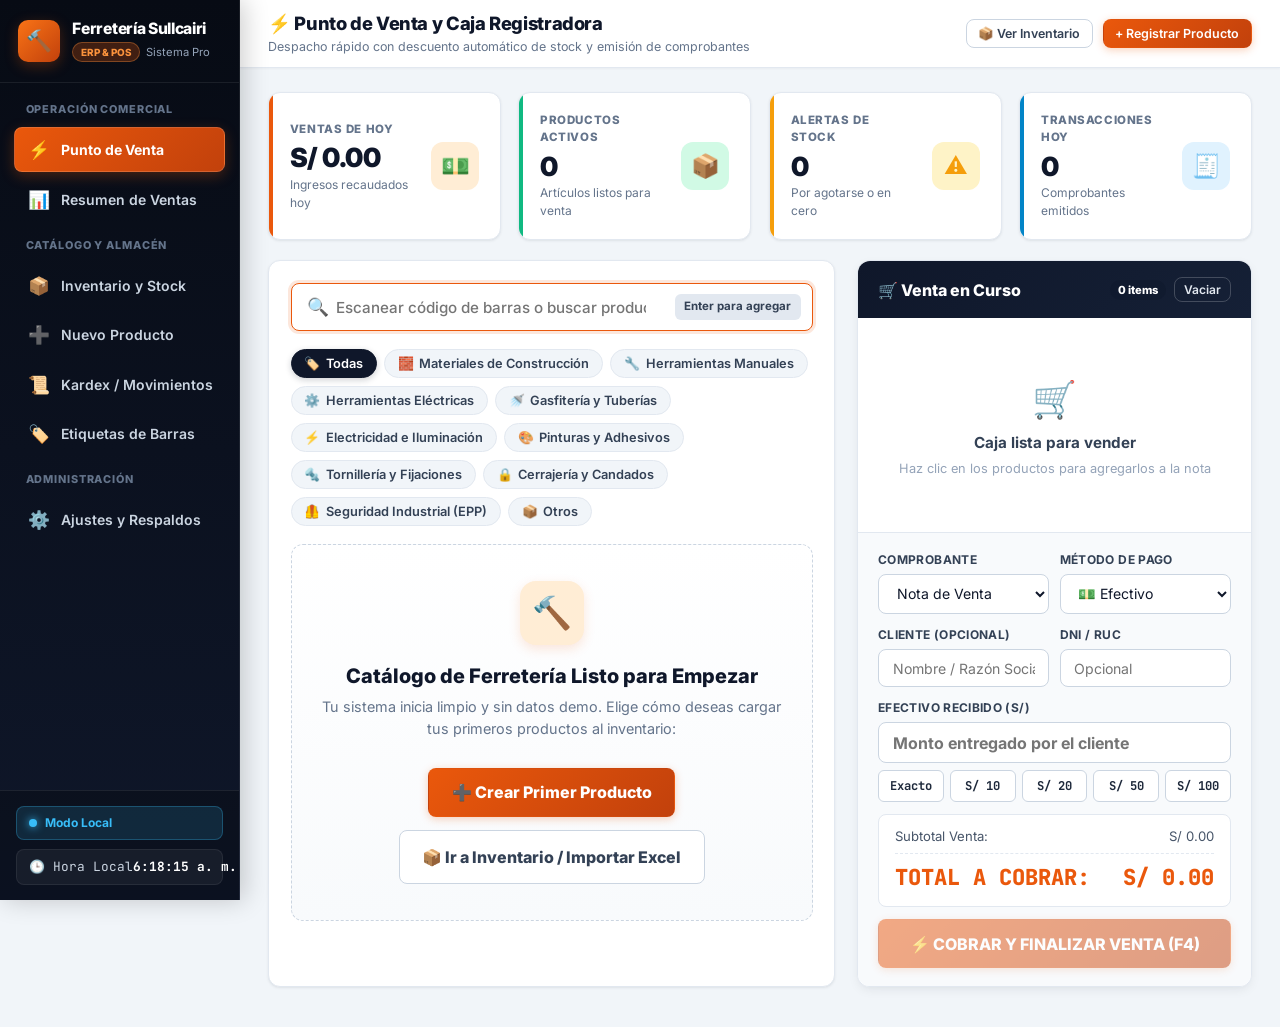
==== commit b3045887: "feat(ui): create 7 physical individual html pages with enterprise sidebar layout and responsive desi" ====
--- a/index.html
+++ b/index.html
@@ -3,964 +3,1006 @@
 <head>
   <meta charset="UTF-8">
   <meta name="viewport" content="width=device-width, initial-scale=1.0">
-  <title>Sistema Ferretero PRO - Control de Stock y Ventas</title>
+  <title>Punto de Venta (Caja) | Ferretería Sullcairi PRO</title>
   <link rel="icon" href="images/favicon.svg" type="image/svg+xml">
   <link rel="stylesheet" href="css/theme.css">
   <link rel="preconnect" href="https://fonts.googleapis.com">
   <link rel="preconnect" href="https://fonts.gstatic.com" crossorigin>
   <link href="https://fonts.googleapis.com/css2?family=Inter:wght@400;500;600;700;800;900&family=JetBrains+Mono:wght@500;700&display=swap" rel="stylesheet">
 </head>
-<body>
-
-  <!-- ======================================================================
-       HEADER CORPORATIVO OSCURO CON ESTADO EN TIEMPO REAL
-       ====================================================================== -->
-  <header class="header-principal no-print">
-    <div class="header-contenedor">
-      <div class="marca">
-        <div class="marca-icono">🔨</div>
-        <div class="marca-info">
-          <h1>
-            <span id="cabecera-nombre-empresa">Ferretería Sullcairi</span>
-            <span class="marca-badge">PRO POS</span>
-          </h1>
-          <p>Control de Inventario y Caja Registradora</p>
-        </div>
+<body data-pagina="pos">
+
+  <!-- Backdrop para Drawer Móvil -->
+  <div class="sidebar-backdrop no-print" id="sidebar-backdrop"></div>
+
+  <div class="app-shell no-print">
+    <!-- ====================================================================
+         SIDEBAR CORPORATIVO LATERAL (NAVEGACIÓN A PÁGINAS INDIVIDUALES)
+         ==================================================================== -->
+    <aside class="app-sidebar" id="app-sidebar">
+      <div class="sidebar-header">
+        <a href="index.html" class="marca">
+          <div class="marca-icono">🔨</div>
+          <div class="marca-info">
+            <h1 id="cabecera-nombre-empresa">Ferretería Sullcairi</h1>
+            <div class="marca-sub">
+              <span class="marca-badge">ERP & POS</span>
+              <span>Sistema Pro</span>
+            </div>
+          </div>
+        </a>
       </div>
 
-      <!-- Navegación central con páginas individuales dedicadas -->
-      <nav class="nav-principal" aria-label="Navegación principal del sistema">
-        <button class="nav-btn activo" data-seccion="pos" id="nav-btn-pos" title="Página: Punto de Venta (Alt+1)">
-          <span>⚡</span> Punto de Venta
+      <nav class="sidebar-nav" aria-label="Navegación principal del sistema">
+        <div class="nav-grupo-label">Operación Comercial</div>
+        <button type="button" class="nav-btn activo" data-seccion="pos" data-href="index.html" id="nav-btn-pos" title="Punto de Venta (Alt+1)">
+          <span class="nav-btn-inner"><span class="nav-icono">⚡</span> Punto de Venta</span>
         </button>
-        <button class="nav-btn" data-seccion="inventario" id="nav-btn-inventario" title="Página: Inventario y Stock (Alt+2)">
-          <span>📦</span> Inventario y Stock
+        <button type="button" class="nav-btn" data-seccion="resumen" data-href="resumen.html" id="nav-btn-resumen" title="Resumen y Reportes de Ventas (Alt+6)">
+          <span class="nav-btn-inner"><span class="nav-icono">📊</span> Resumen de Ventas</span>
+        </button>
+
+        <div class="nav-grupo-label">Catálogo y Almacén</div>
+        <button type="button" class="nav-btn" data-seccion="inventario" data-href="inventario.html" id="nav-btn-inventario" title="Inventario y Control de Stock (Alt+2)">
+          <span class="nav-btn-inner"><span class="nav-icono">📦</span> Inventario y Stock</span>
           <span class="nav-badge-pill" id="nav-badge-stock-alerta" style="display:none; background:#ef4444; color:#fff;">0</span>
         </button>
-        <button class="nav-btn" data-seccion="producto" id="nav-btn-producto" title="Página: Crear o Editar Producto (Alt+3)">
-          <span>➕</span> Nuevo Producto
+        <button type="button" class="nav-btn" data-seccion="producto" data-href="producto.html" id="nav-btn-producto" title="Crear o Editar Producto (Alt+3)">
+          <span class="nav-btn-inner"><span class="nav-icono">➕</span> Nuevo Producto</span>
         </button>
-        <button class="nav-btn" data-seccion="kardex" id="nav-btn-kardex" title="Página: Kardex y Movimientos de Stock (Alt+4)">
-          <span>📜</span> Kardex
+        <button type="button" class="nav-btn" data-seccion="kardex" data-href="kardex.html" id="nav-btn-kardex" title="Kardex y Auditoría de Stock (Alt+4)">
+          <span class="nav-btn-inner"><span class="nav-icono">📜</span> Kardex / Movimientos</span>
         </button>
-        <button class="nav-btn" data-seccion="etiquetas" id="nav-btn-etiquetas" title="Página: Estudio de Etiquetas y Códigos de Barras (Alt+5)">
-          <span>🏷️</span> Etiquetas
+        <button type="button" class="nav-btn" data-seccion="etiquetas" data-href="etiquetas.html" id="nav-btn-etiquetas" title="Estudio de Etiquetas y Códigos de Barras (Alt+5)">
+          <span class="nav-btn-inner"><span class="nav-icono">🏷️</span> Etiquetas de Barras</span>
         </button>
-        <button class="nav-btn" data-seccion="resumen" id="nav-btn-resumen" title="Página: Resumen y Reportes de Ventas (Alt+6)">
-          <span>📊</span> Resumen de Ventas
+
+        <div class="nav-grupo-label">Administración</div>
+        <button type="button" class="nav-btn" data-seccion="ajustes" data-href="ajustes.html" id="btn-abrir-configuracion" title="Ajustes de la Ferretería y Copias de Seguridad">
+          <span class="nav-btn-inner"><span class="nav-icono">⚙️</span> Ajustes y Respaldos</span>
         </button>
       </nav>
 
-      <!-- Estado, Reloj y Página de Ajustes -->
-      <div class="header-acciones">
-        <div class="reloj-sistema" id="reloj-sistema">
-          <span>🕒</span> <span id="reloj-texto">00:00:00</span>
-        </div>
-
+      <div class="sidebar-footer">
         <div class="badge-estado guardado" id="badge-estado-guardado">
           <span class="badge-dot"></span>
           <span id="texto-estado-guardado">En Línea</span>
         </div>
-
-        <button class="nav-btn btn btn-outline btn-sm" data-seccion="ajustes" id="btn-abrir-configuracion" style="color:#ffffff; background:rgba(255,255,255,0.08); border-color:rgba(255,255,255,0.18);" title="Página: Ajustes de la Ferretería y Copias de Seguridad">
-          ⚙️ Ajustes
-        </button>
+        <div class="reloj-sistema" id="reloj-sistema">
+          <span>🕒 Hora Local</span>
+          <span id="reloj-texto" style="font-weight:700; color:#fff;">00:00:00</span>
+        </div>
       </div>
+    </aside>
+
+    <!-- ====================================================================
+         ÁREA DE CONTENIDO PRINCIPAL (TOPBAR + WORKSPACE)
+         ==================================================================== -->
+    <div class="app-content-wrapper">
+      <!-- Topbar Superior -->
+      <header class="app-topbar">
+        <div class="topbar-left">
+          <button type="button" class="btn-menu-movil" id="btn-toggle-sidebar" title="Abrir menú">☰</button>
+          <div class="topbar-titles">
+            <h2 id="topbar-titulo-pagina">⚡ Punto de Venta y Caja Registradora</h2>
+            <p id="topbar-subtitulo-pagina">Despacho rápido con descuento automático de stock y emisión de comprobantes</p>
+          </div>
+        </div>
+        <div class="topbar-right">
+          <button type="button" class="btn btn-outline btn-sm" id="btn-topbar-ver-stock">
+            📦 Ver Inventario
+          </button>
+          <button type="button" class="btn btn-primary btn-sm" id="btn-topbar-nuevo-prod">
+            + Registrar Producto
+          </button>
+        </div>
+      </header>
+
+      <!-- Contenedor Principal de la Página -->
+      <main class="app-main">
+
+        <!-- ================================================================
+             PÁGINA 1: PUNTO DE VENTA (POS / CAJA REGISTRADORA)
+             ================================================================ -->
+        <section class="modulo-seccion activo" id="seccion-pos">
+          <!-- Cinta Superior de Indicadores Rápidos del Turno -->
+          <div class="kpis-grid">
+            <div class="kpi-card kpi-primary">
+              <div class="kpi-info">
+                <h3>Ventas de Hoy</h3>
+                <div class="kpi-valor" id="pos-kpi-ventas-hoy">S/ 0.00</div>
+                <div class="kpi-subtexto">Ingresos recaudados hoy</div>
+              </div>
+              <div class="kpi-icono">💵</div>
+            </div>
+
+            <div class="kpi-card kpi-success">
+              <div class="kpi-info">
+                <h3>Productos Activos</h3>
+                <div class="kpi-valor" id="pos-kpi-productos-activos">0</div>
+                <div class="kpi-subtexto">Artículos listos para venta</div>
+              </div>
+              <div class="kpi-icono">📦</div>
+            </div>
+
+            <div class="kpi-card kpi-warning">
+              <div class="kpi-info">
+                <h3>Alertas de Stock</h3>
+                <div class="kpi-valor" id="pos-kpi-alertas">0</div>
+                <div class="kpi-subtexto">Por agotarse o en cero</div>
+              </div>
+              <div class="kpi-icono">⚠️</div>
+            </div>
+
+            <div class="kpi-card kpi-info">
+              <div class="kpi-info">
+                <h3>Transacciones Hoy</h3>
+                <div class="kpi-valor" id="pos-kpi-transacciones-hoy">0</div>
+                <div class="kpi-subtexto">Comprobantes emitidos</div>
+              </div>
+              <div class="kpi-icono">🧾</div>
+            </div>
+          </div>
+
+          <div class="pos-layout">
+            <!-- Catálogo de productos (Izquierda) -->
+            <div class="pos-catalogo-caja">
+              <div class="pos-busqueda-wrapper">
+                <span class="pos-busqueda-icono">🔍</span>
+                <input type="search" class="input" id="pos-buscar-input" placeholder="Escanear código de barras o buscar producto por nombre, SKU o marca..." autocomplete="off">
+                <span class="pos-atajo-hint">Enter para agregar</span>
+              </div>
+
+              <!-- Filtro rápido por categorías -->
+              <div class="pos-categorias-chips" id="pos-categorias-chips"></div>
+
+              <!-- Cuadrícula de productos en venta -->
+              <div class="pos-productos-grid" id="pos-productos-grid"></div>
+            </div>
+
+            <!-- Caja registradora y carrito (Derecha) -->
+            <div class="pos-carrito-caja">
+              <div class="carrito-head">
+                <h2>🛒 Venta en Curso</h2>
+                <div style="display:flex; align-items:center; gap:0.5rem;">
+                  <span class="nav-badge-pill" id="carrito-badge-cantidad">0 items</span>
+                  <button type="button" class="btn btn-outline btn-sm" id="btn-vaciar-carrito" style="padding:0.25rem 0.55rem; font-size:0.75rem; background:transparent; color:#e2e8f0; border-color:rgba(255,255,255,0.2);">
+                    Vaciar
+                  </button>
+                </div>
+              </div>
+
+              <!-- Lista de ítems en carrito -->
+              <div class="carrito-items-scroll" id="carrito-items-lista"></div>
+
+              <!-- Panel de Cobro y Facturación -->
+              <div class="carrito-pie">
+                <div class="grid-opciones-pago">
+                  <div class="campo-grupo">
+                    <label for="pos-tipo-comprobante">Comprobante</label>
+                    <select class="select" id="pos-tipo-comprobante">
+                      <option value="Nota de Venta">Nota de Venta</option>
+                      <option value="Boleta">Boleta de Venta</option>
+                      <option value="Factura">Factura</option>
+                    </select>
+                  </div>
+                  <div class="campo-grupo">
+                    <label for="pos-metodo-pago">Método de Pago</label>
+                    <select class="select" id="pos-metodo-pago">
+                      <option value="Efectivo">💵 Efectivo</option>
+                      <option value="Yape">📱 Yape</option>
+                      <option value="Plin">📲 Plin</option>
+                      <option value="Tarjeta">💳 Tarjeta</option>
+                      <option value="Transferencia">🏦 Transferencia</option>
+                      <option value="Al Crédito">📝 Al Crédito</option>
+                    </select>
+                  </div>
+                </div>
+
+                <div class="grid-opciones-pago">
+                  <div class="campo-grupo">
+                    <label for="pos-cliente-nombre">Cliente (Opcional)</label>
+                    <input type="text" class="input" id="pos-cliente-nombre" placeholder="Nombre / Razón Social">
+                  </div>
+                  <div class="campo-grupo">
+                    <label for="pos-cliente-doc">DNI / RUC</label>
+                    <input type="text" class="input" id="pos-cliente-doc" placeholder="Opcional">
+                  </div>
+                </div>
+
+                <!-- Efectivo y cálculo de vuelto -->
+                <div id="pos-grupo-efectivo">
+                  <div class="campo-grupo">
+                    <label for="pos-pago-recibido">Efectivo Recibido (S/)</label>
+                    <input type="number" step="0.50" min="0" class="input" id="pos-pago-recibido" placeholder="Monto entregado por el cliente" style="font-weight:700; font-size:1rem;">
+                  </div>
+                  <div class="botones-billetes-rapidos">
+                    <button type="button" class="btn-billete" id="btn-billete-exacto">Exacto</button>
+                    <button type="button" class="btn-billete" data-monto="10">S/ 10</button>
+                    <button type="button" class="btn-billete" data-monto="20">S/ 20</button>
+                    <button type="button" class="btn-billete" data-monto="50">S/ 50</button>
+                    <button type="button" class="btn-billete" data-monto="100">S/ 100</button>
+                  </div>
+                  <div class="caja-vuelto-alert" id="pos-caja-vuelto" style="display:none; margin-top:0.5rem;">
+                    <span>VUELTO A ENTREGAR:</span>
+                    <span id="pos-texto-vuelto">S/ 0.00</span>
+                  </div>
+                </div>
+
+                <!-- Bloque de Totales -->
+                <div class="total-bloque">
+                  <div class="total-fila">
+                    <span>Subtotal Venta:</span>
+                    <span id="carrito-subtotal-texto">S/ 0.00</span>
+                  </div>
+                  <div class="total-fila gran-total">
+                    <span>TOTAL A COBRAR:</span>
+                    <span id="carrito-total-texto">S/ 0.00</span>
+                  </div>
+                </div>
+
+                <button type="button" class="btn btn-primary btn-lg" id="btn-carrito-cobrar" style="width:100%;" disabled>
+                  ⚡ COBRAR Y FINALIZAR VENTA (F4)
+                </button>
+              </div>
+            </div>
+          </div>
+        </section>
+
+        <!-- ================================================================
+             PÁGINA 2: INVENTARIO Y CONTROL DE STOCK
+             ================================================================ -->
+        <section class="modulo-seccion" id="seccion-inventario">
+          <div class="kpis-grid">
+            <div class="kpi-card kpi-primary">
+              <div class="kpi-info">
+                <h3>Total Productos</h3>
+                <div class="kpi-valor" id="inv-kpi-total-prod">0</div>
+                <div class="kpi-subtexto">Artículos en catálogo</div>
+              </div>
+              <div class="kpi-icono">📦</div>
+            </div>
+
+            <div class="kpi-card kpi-success">
+              <div class="kpi-info">
+                <h3>Valor Inventario</h3>
+                <div class="kpi-valor" id="inv-kpi-valor-total">S/ 0.00</div>
+                <div class="kpi-subtexto">Valorizado a precio venta</div>
+              </div>
+              <div class="kpi-icono">💰</div>
+            </div>
+
+            <div class="kpi-card kpi-warning">
+              <div class="kpi-info">
+                <h3>Bajo Stock</h3>
+                <div class="kpi-valor" id="inv-kpi-bajo-stock">0</div>
+                <div class="kpi-subtexto">Próximos a terminarse</div>
+              </div>
+              <div class="kpi-icono">⚠️</div>
+            </div>
+
+            <div class="kpi-card kpi-danger">
+              <div class="kpi-info">
+                <h3>Productos Agotados</h3>
+                <div class="kpi-valor" id="inv-kpi-agotados">0</div>
+                <div class="kpi-subtexto">Stock en cero unidades</div>
+              </div>
+              <div class="kpi-icono">🚫</div>
+            </div>
+          </div>
+
+          <div class="panel-modulo">
+            <div class="panel-head-flex">
+              <div class="panel-titulos">
+                <h2>Inventario y Catálogo de Productos</h2>
+                <p>Administra tu stock, reabastece con <b>"+ Stock"</b>, imprime códigos de barras y ejecuta acciones en lote.</p>
+              </div>
+              <div style="display:flex; gap:0.5rem; flex-wrap:wrap; align-items:center;">
+                <button type="button" class="btn btn-primary" id="btn-inv-nuevo-producto">+ Nuevo Producto</button>
+                <button type="button" class="btn btn-outline" id="btn-inv-abrir-kardex">📜 Kardex</button>
+                <button type="button" class="btn btn-outline" id="btn-inv-abrir-etiquetas">🏷️ Etiquetas</button>
+                <button type="button" class="btn btn-outline" id="btn-inv-descargar-plantilla">⬇️ Plantilla Excel</button>
+                <button type="button" class="btn btn-outline" id="btn-inv-importar-excel">⬆️ Importar Excel</button>
+                <button type="button" class="btn btn-outline" id="btn-inv-exportar-excel">📊 Exportar Excel</button>
+                <input type="file" id="input-archivo-importar-excel" accept=".xlsx,.xls,.csv" style="display:none;">
+              </div>
+            </div>
+
+            <!-- Pestañas de Estado con Contadores -->
+            <div class="tabs-estado-catalogo" id="inv-tabs-estado">
+              <button type="button" class="tab-estado-item activo pastilla-stock" data-filtro="">
+                Todos <span class="tab-contador" id="tab-cnt-todos">0</span>
+              </button>
+              <button type="button" class="tab-estado-item pastilla-stock" data-filtro="normal">
+                En Stock <span class="tab-contador" id="tab-cnt-normal">0</span>
+              </button>
+              <button type="button" class="tab-estado-item pastilla-stock" data-filtro="bajo">
+                Bajo Stock <span class="tab-contador" id="tab-cnt-bajo">0</span>
+              </button>
+              <button type="button" class="tab-estado-item pastilla-stock" data-filtro="agotado">
+                Agotados <span class="tab-contador" id="tab-cnt-agotado">0</span>
+              </button>
+              <button type="button" class="tab-estado-item pastilla-stock" data-filtro="inactivo">
+                Inactivos <span class="tab-contador" id="tab-cnt-inactivo">0</span>
+              </button>
+            </div>
+
+            <!-- Barra de Búsqueda y Filtros -->
+            <div style="display:flex; gap:0.75rem; align-items:center; flex-wrap:wrap;">
+              <div style="flex:1; min-width:240px; position:relative; display:flex; align-items:center;">
+                <input type="search" class="input" id="inv-buscar-input" placeholder="Buscar por código, código de barras, descripción, marca o ubicación..." style="padding-right:2.25rem;">
+                <button type="button" id="btn-limpiar-busqueda-inv" title="Limpiar búsqueda" style="position:absolute; right:8px; background:none; border:none; cursor:pointer; font-size:0.9rem; color:var(--slate-400); display:none;">✕</button>
+              </div>
+              <select class="select" id="inv-filtro-categoria" style="width:auto; min-width:180px;">
+                <option value="">Todas las Categorías</option>
+              </select>
+              <select class="select" id="inv-filtro-marca" style="width:auto; min-width:150px;">
+                <option value="">Todas las Marcas</option>
+              </select>
+              <select class="select" id="inv-select-ordenar" style="width:auto; min-width:180px;">
+                <option value="nombre_asc">Nombre: A → Z</option>
+                <option value="nombre_desc">Nombre: Z → A</option>
+                <option value="stock_asc">Menor Stock (Críticos)</option>
+                <option value="stock_desc">Mayor Stock</option>
+                <option value="precio_desc">Mayor Precio Venta</option>
+                <option value="precio_asc">Menor Precio Venta</option>
+                <option value="margen_desc">Mayor Margen %</option>
+                <option value="recientes">Más Recientes</option>
+              </select>
+            </div>
+
+            <!-- Tabla de Inventario -->
+            <div class="tabla-container">
+              <table class="tabla-general">
+                <thead>
+                  <tr>
+                    <th style="width:40px; text-align:center;">
+                      <input type="checkbox" id="inv-chk-todos" title="Seleccionar todos los visibles">
+                    </th>
+                    <th class="sortable" data-col="codigo" style="width:125px;">
+                      Código <span class="th-sort-indicator">⇅</span>
+                    </th>
+                    <th class="sortable" data-col="nombre">
+                      Descripción / Marca / Ubicación <span class="th-sort-indicator">⇅</span>
+                    </th>
+                    <th class="sortable" data-col="categoria">
+                      Categoría <span class="th-sort-indicator">⇅</span>
+                    </th>
+                    <th class="sortable text-right" data-col="compra">
+                      P. Compra <span class="th-sort-indicator">⇅</span>
+                    </th>
+                    <th class="sortable text-right" data-col="venta">
+                      P. Venta <span class="th-sort-indicator">⇅</span>
+                    </th>
+                    <th class="sortable text-right" data-col="margen">
+                      Margen <span class="th-sort-indicator">⇅</span>
+                    </th>
+                    <th class="sortable" data-col="stock" style="width:190px;">
+                      Stock Actual <span class="th-sort-indicator">⇅</span>
+                    </th>
+                    <th>Estado</th>
+                    <th class="text-right" style="width:175px;">Acciones</th>
+                  </tr>
+                </thead>
+                <tbody id="inv-tabla-tbody"></tbody>
+              </table>
+            </div>
+
+            <!-- Paginación -->
+            <div class="paginacion-wrapper" id="inv-paginacion-wrapper">
+              <div class="paginacion-info" id="inv-paginacion-info">Mostrando 0 productos</div>
+              <div style="display:flex; align-items:center; gap:0.75rem;">
+                <label style="font-size:0.82rem; color:var(--slate-500); display:flex; align-items:center; gap:0.35rem;">
+                  Filas por pág:
+                  <select class="select" id="inv-filas-por-pagina" style="padding:0.25rem 0.5rem; font-size:0.82rem; width:auto;">
+                    <option value="10">10</option>
+                    <option value="25" selected>25</option>
+                    <option value="50">50</option>
+                    <option value="100">100</option>
+                    <option value="todos">Todos</option>
+                  </select>
+                </label>
+                <div class="paginacion-botones">
+                  <button type="button" class="paginacion-btn" id="btn-pag-anterior" disabled>◀ Anterior</button>
+                  <span id="inv-pag-actual-texto" style="font-size:0.82rem; font-weight:700; padding:0 0.4rem;">Pág. 1</span>
+                  <button type="button" class="paginacion-btn" id="btn-pag-siguiente" disabled>Siguiente ▶</button>
+                </div>
+              </div>
+            </div>
+
+            <!-- Barra Flotante de Acciones Masivas -->
+            <div class="barra-acciones-masivas" id="inv-barra-bulk" style="display:none;">
+              <div class="bulk-info">
+                <span class="bulk-counter-badge" id="inv-bulk-contador">0 seleccionados</span>
+                <span style="font-size:0.85rem; color:var(--slate-300);">Acciones en lote:</span>
+              </div>
+              <div class="bulk-acciones-grupo">
+                <button type="button" class="btn-bulk" id="btn-bulk-categoria">🏷️ Cambiar Categoría</button>
+                <button type="button" class="btn-bulk" id="btn-bulk-precios">💵 Ajustar Precios</button>
+                <button type="button" class="btn-bulk" id="btn-bulk-etiquetas">🏷️ Imprimir Etiquetas</button>
+                <button type="button" class="btn-bulk" id="btn-bulk-exportar">📊 Exportar a Excel</button>
+                <button type="button" class="btn-bulk btn-bulk-danger" id="btn-bulk-eliminar">🗑️ Eliminar</button>
+                <button type="button" class="btn-bulk" id="btn-bulk-deseleccionar" style="border:none; color:var(--slate-400);">✕ Cancelar</button>
+              </div>
+            </div>
+          </div>
+        </section>
+
+        <!-- ================================================================
+             PÁGINA 3: RESUMEN Y REPORTES DE VENTAS
+             ================================================================ -->
+        <section class="modulo-seccion" id="seccion-resumen">
+          <div class="kpis-grid">
+            <div class="kpi-card kpi-primary">
+              <div class="kpi-info">
+                <h3>Total Ingresos (Ventas)</h3>
+                <div class="kpi-valor" id="res-kpi-total-ventas">S/ 0.00</div>
+                <div class="kpi-subtexto">Monto facturado del periodo</div>
+              </div>
+              <div class="kpi-icono">💵</div>
+            </div>
+
+            <div class="kpi-card kpi-success">
+              <div class="kpi-info">
+                <h3>Ganancia Neta</h3>
+                <div class="kpi-valor" id="res-kpi-ganancia">S/ 0.00</div>
+                <div class="kpi-subtexto">Ingresos menos costo compra</div>
+              </div>
+              <div class="kpi-icono">📈</div>
+            </div>
+
+            <div class="kpi-card kpi-info">
+              <div class="kpi-info">
+                <h3>Ventas Realizadas</h3>
+                <div class="kpi-valor" id="res-kpi-cant-ventas">0</div>
+                <div class="kpi-subtexto">Transacciones registradas</div>
+              </div>
+              <div class="kpi-icono">🧾</div>
+            </div>
+
+            <div class="kpi-card kpi-warning">
+              <div class="kpi-info">
+                <h3>Unidades Vendidas</h3>
+                <div class="kpi-valor" id="res-kpi-unidades">0</div>
+                <div class="kpi-subtexto">Artículos despachados</div>
+              </div>
+              <div class="kpi-icono">🏷️</div>
+            </div>
+
+            <div class="kpi-card kpi-primary">
+              <div class="kpi-info">
+                <h3>Ticket Promedio</h3>
+                <div class="kpi-valor" id="res-kpi-ticket-prom">S/ 0.00</div>
+                <div class="kpi-subtexto">Promedio por cliente</div>
+              </div>
+              <div class="kpi-icono">🎯</div>
+            </div>
+          </div>
+
+          <div class="panel-modulo">
+            <div class="panel-head-flex">
+              <div class="panel-titulos">
+                <h2>Rendimiento Comercial y Reportes</h2>
+                <p>Selecciona un periodo para analizar ingresos, utilidad neta y productos más vendidos.</p>
+              </div>
+              <div style="display:flex; align-items:center; gap:0.5rem; flex-wrap:wrap;">
+                <div style="display:flex; gap:0.35rem; flex-wrap:wrap;">
+                  <button type="button" class="chip-cat pastilla-periodo activa" data-periodo="hoy">Hoy</button>
+                  <button type="button" class="chip-cat pastilla-periodo" data-periodo="ayer">Ayer</button>
+                  <button type="button" class="chip-cat pastilla-periodo" data-periodo="semana">Esta Semana</button>
+                  <button type="button" class="chip-cat pastilla-periodo" data-periodo="mes">Este Mes</button>
+                  <button type="button" class="chip-cat pastilla-periodo" data-periodo="todos">Todo el Historial</button>
+                </div>
+                <button type="button" class="btn btn-outline" id="btn-exportar-ventas-excel">📊 Exportar Reporte a Excel</button>
+              </div>
+            </div>
+
+            <div class="reportes-dos-columnas">
+              <div class="reporte-card">
+                <h3>💳 Ventas por Método de Pago</h3>
+                <div class="ranking-lista" id="res-barras-metodos-pago"></div>
+              </div>
+              <div class="reporte-card">
+                <h3>🏆 Productos Más Vendidos</h3>
+                <div class="ranking-lista" id="res-top-productos-lista"></div>
+              </div>
+            </div>
+          </div>
+
+          <div class="panel-modulo">
+            <div class="panel-head-flex">
+              <div class="panel-titulos">
+                <h2>Historial de Ventas Registradas</h2>
+                <p>Auditoría completa. Si anulas una venta, el stock de cada producto se reintegra automáticamente al almacén.</p>
+              </div>
+              <div style="min-width:260px;">
+                <input type="search" class="input" id="res-buscar-ventas-input" placeholder="Buscar por comprobante, cliente o método...">
+              </div>
+            </div>
+
+            <div class="tabla-container">
+              <table class="tabla-general">
+                <thead>
+                  <tr>
+                    <th style="width:130px;">Comprobante</th>
+                    <th style="width:140px;">Fecha y Hora</th>
+                    <th>Cliente</th>
+                    <th>Detalle de Productos</th>
+                    <th>Método</th>
+                    <th class="text-right">Total Venta</th>
+                    <th class="text-right">Ganancia</th>
+                    <th class="text-right" style="width:170px;">Acciones</th>
+                  </tr>
+                </thead>
+                <tbody id="res-tabla-ventas-tbody"></tbody>
+              </table>
+            </div>
+          </div>
+        </section>
+
+        <!-- ================================================================
+             PÁGINA 4: CREAR / EDITAR PRODUCTO (FICHA COMPLETA)
+             ================================================================ -->
+        <section class="modulo-seccion" id="seccion-producto">
+          <div class="pagina-individual-header">
+            <div class="pagina-header-izquierda">
+              <button type="button" class="btn-volver-pagina" id="btn-volver-desde-producto">
+                ← Volver al Inventario
+              </button>
+              <div class="pagina-titulo-bloque">
+                <h2 id="modal-producto-titulo">➕ Nuevo Producto de Ferretería</h2>
+                <p>Completa la ficha técnica, calcula el margen de ganancia en tiempo real y visualiza su código de barras.</p>
+              </div>
+            </div>
+            <div class="pagina-header-acciones">
+              <button type="button" class="btn btn-outline" id="btn-cancelar-producto-pag">Cancelar</button>
+              <button type="button" class="btn btn-primary" id="btn-guardar-producto-modal">💾 Guardar Producto</button>
+            </div>
+          </div>
+
+          <form id="form-producto">
+            <div class="pagina-grid-2col">
+              <div>
+                <div class="card-seccion-pagina">
+                  <div class="card-seccion-titulo">
+                    <span>1. Información General y Clasificación</span>
+                    <span style="font-size:0.75rem; color:var(--slate-400); font-weight:600;">* Campos obligatorios</span>
+                  </div>
+
+                  <div class="grid-3" style="margin-bottom:0.9rem;">
+                    <div class="campo-grupo">
+                      <label for="prod-input-codigo">Código SKU *</label>
+                      <div style="display:flex; gap:0.35rem;">
+                        <input type="text" class="input" id="prod-input-codigo" placeholder="Ej: FER-0001" required>
+                        <button type="button" class="btn btn-outline btn-sm" id="btn-autogenerar-codigo" title="Generar código correlativo">🎲</button>
+                      </div>
+                    </div>
+                    <div class="campo-grupo">
+                      <label for="prod-input-barcode">Código de Barras (EAN / UPC)</label>
+                      <input type="text" class="input" id="prod-input-barcode" placeholder="Escáner o igual al SKU">
+                    </div>
+                    <div class="campo-grupo">
+                      <label for="prod-select-estado">Estado en Catálogo</label>
+                      <select class="select" id="prod-select-estado">
+                        <option value="activo">🟢 Activo en Punto de Venta</option>
+                        <option value="inactivo">⚪ Inactivo / Oculto</option>
+                      </select>
+                    </div>
+                  </div>
+
+                  <div class="campo-grupo" style="margin-bottom:0.9rem;">
+                    <label for="prod-input-nombre">Descripción / Nombre Completo del Producto *</label>
+                    <input type="text" class="input" id="prod-input-nombre" placeholder="Ej: Cemento Sol Tipo I 42.5kg o Tubo PVC 1/2 pulgada x 3m Pavco" required style="font-weight:700; font-size:1.02rem;">
+                  </div>
+
+                  <div class="grid-3" style="margin-bottom:0.9rem;">
+                    <div class="campo-grupo">
+                      <label for="prod-select-categoria">Categoría Ferretera</label>
+                      <select class="select" id="prod-select-categoria"></select>
+                    </div>
+                    <div class="campo-grupo">
+                      <label for="prod-input-marca">Marca / Fabricante</label>
+                      <input type="text" class="input" id="prod-input-marca" placeholder="Ej: Stanley, Pavco, Sika, Bosch...">
+                    </div>
+                    <div class="campo-grupo">
+                      <label for="prod-select-unidad">Unidad de Medida</label>
+                      <select class="select" id="prod-select-unidad"></select>
+                    </div>
+                  </div>
+
+                  <div class="campo-grupo">
+                    <label for="prod-input-descripcion">Especificaciones Técnicas / Medidas / Notas</label>
+                    <input type="text" class="input" id="prod-input-descripcion" placeholder="Ej: Rosca 1/4 pulgada, acero galvanizado, alta resistencia...">
+                  </div>
+                </div>
+
+                <div class="card-seccion-pagina">
+                  <div class="card-seccion-titulo">
+                    <span>2. Costos, Precios y Calculadora Bidireccional de Margen</span>
+                  </div>
+
+                  <div class="grid-3" style="margin-bottom:0.85rem;">
+                    <div class="campo-grupo">
+                      <label for="prod-input-compra">P. Compra / Costo (S/)</label>
+                      <input type="number" step="0.01" min="0" class="input" id="prod-input-compra" placeholder="0.00" value="0.00">
+                    </div>
+                    <div class="campo-grupo">
+                      <label for="prod-input-margen">Margen de Ganancia (%)</label>
+                      <input type="number" step="0.5" min="0" class="input" id="prod-input-margen" placeholder="30.0" value="30.0">
+                    </div>
+                    <div class="campo-grupo">
+                      <label for="prod-input-venta">Precio Venta Público (S/) *</label>
+                      <input type="number" step="0.01" min="0" class="input" id="prod-input-venta" placeholder="0.00" required style="font-weight:800; font-size:1.1rem; color:var(--brand-primary);">
+                    </div>
+                  </div>
+
+                  <div class="grid-2" style="margin-bottom:1rem;">
+                    <div class="campo-grupo">
+                      <label for="prod-input-mayor">Precio por Mayor / Especial (Opcional)</label>
+                      <input type="number" step="0.01" min="0" class="input" id="prod-input-mayor" placeholder="0.00">
+                    </div>
+                    <div class="campo-grupo" style="display:flex; align-items:center; gap:0.5rem; margin-top:1.4rem;">
+                      <input type="checkbox" id="prod-chk-fraccionada" checked style="width:18px; height:18px; accent-color:var(--brand-primary); cursor:pointer;">
+                      <label for="prod-chk-fraccionada" style="margin:0; cursor:pointer; font-weight:600;">Permite venta fraccionada (ej: 1.5 metros, 0.25 kg)</label>
+                    </div>
+                  </div>
+
+                  <div class="tarjeta-margen-calculadora">
+                    <div class="margen-stat-item">
+                      <span class="margen-stat-label">Costo Unitario</span>
+                      <span class="margen-stat-val" id="calc-preview-costo">S/ 0.00</span>
+                    </div>
+                    <div class="margen-stat-item">
+                      <span class="margen-stat-label">Ganancia Neta Unitaria</span>
+                      <span class="margen-stat-val ganancia-positiva" id="calc-preview-ganancia">+ S/ 0.00</span>
+                    </div>
+                    <div class="margen-stat-item">
+                      <span class="margen-stat-label">Margen sobre Costo</span>
+                      <span class="margen-stat-val ganancia-positiva" id="calc-preview-margen">+0.0%</span>
+                    </div>
+                  </div>
+                </div>
+              </div>
+
+              <div>
+                <div class="card-seccion-pagina">
+                  <div class="card-seccion-titulo">
+                    <span>3. Control de Existencias y Ubicación</span>
+                  </div>
+
+                  <div class="grid-3" style="margin-bottom:0.9rem;">
+                    <div class="campo-grupo">
+                      <label for="prod-input-stock">Stock Actual</label>
+                      <input type="number" step="any" min="0" class="input" id="prod-input-stock" placeholder="0" value="0" style="font-weight:800;">
+                    </div>
+                    <div class="campo-grupo">
+                      <label for="prod-input-stock-min">Stock Mínimo (Alerta)</label>
+                      <input type="number" step="any" min="0" class="input" id="prod-input-stock-min" placeholder="5" value="5">
+                    </div>
+                    <div class="campo-grupo">
+                      <label for="prod-input-stock-max">Stock Máximo / Óptimo</label>
+                      <input type="number" step="any" min="0" class="input" id="prod-input-stock-max" placeholder="Opcional">
+                    </div>
+                  </div>
+
+                  <div class="campo-grupo">
+                    <label for="prod-input-ubicacion">Ubicación Física en Almacén (Pasillo / Estante)</label>
+                    <input type="text" class="input" id="prod-input-ubicacion" placeholder="Ej: Pasillo 2 - Estante C - Nivel 1">
+                  </div>
+                </div>
+
+                <div class="card-seccion-pagina">
+                  <div class="card-seccion-titulo">
+                    <span>4. Vista Previa de Etiqueta con Código de Barras</span>
+                    <span class="marca-badge">CODE-128 SVG</span>
+                  </div>
+                  <p style="font-size:0.8rem; color:var(--slate-500); margin-bottom:0.85rem;">
+                    Vista previa en tiempo real de la etiqueta térmica del artículo:
+                  </p>
+                  <div id="prod-live-barcode-preview" style="background:var(--slate-50); padding:1rem; border-radius:var(--radius-sm); border:1px dashed var(--slate-300); display:flex; justify-content:center;"></div>
+                </div>
+              </div>
+            </div>
+          </form>
+        </section>
+
+        <!-- ================================================================
+             PÁGINA 5: KARDEX Y AUDITORÍA DE MOVIMIENTOS DE STOCK
+             ================================================================ -->
+        <section class="modulo-seccion" id="seccion-kardex">
+          <div class="pagina-individual-header">
+            <div class="pagina-header-izquierda">
+              <button type="button" class="btn-volver-pagina" id="btn-volver-desde-kardex">
+                ← Volver al Inventario
+              </button>
+              <div class="pagina-titulo-bloque">
+                <h2>📜 Kardex y Auditoría de Movimientos de Stock</h2>
+                <p id="kardex-subtitulo-filtro">Trazabilidad completa de entradas por compra, salidas por venta, devoluciones y ajustes físicos.</p>
+              </div>
+            </div>
+            <div class="pagina-header-acciones">
+              <button type="button" class="btn btn-outline" id="btn-kardex-ver-todos" style="display:none;">🔄 Ver Todos los Productos</button>
+              <button type="button" class="btn btn-primary" id="btn-kardex-exportar-excel">📊 Exportar Kardex a Excel</button>
+            </div>
+          </div>
+
+          <div class="kpis-grid">
+            <div class="kpi-card kpi-primary">
+              <div class="kpi-info">
+                <h3>Total Movimientos</h3>
+                <div class="kpi-valor" id="kardex-kpi-total">0</div>
+                <div class="kpi-subtexto">Operaciones registradas</div>
+              </div>
+              <div class="kpi-icono">📜</div>
+            </div>
+            <div class="kpi-card kpi-success">
+              <div class="kpi-info">
+                <h3>Entradas y Compras</h3>
+                <div class="kpi-valor" id="kardex-kpi-entradas">0</div>
+                <div class="kpi-subtexto">Ingresos de mercadería</div>
+              </div>
+              <div class="kpi-icono">📥</div>
+            </div>
+            <div class="kpi-card kpi-info">
+              <div class="kpi-info">
+                <h3>Salidas por Ventas</h3>
+                <div class="kpi-valor" id="kardex-kpi-salidas">0</div>
+                <div class="kpi-subtexto">Despachos en Punto de Venta</div>
+              </div>
+              <div class="kpi-icono">🛒</div>
+            </div>
+            <div class="kpi-card kpi-warning">
+              <div class="kpi-info">
+                <h3>Ajustes y Devoluciones</h3>
+                <div class="kpi-valor" id="kardex-kpi-ajustes">0</div>
+                <div class="kpi-subtexto">Conteos físicos y anulaciones</div>
+              </div>
+              <div class="kpi-icono">⚖️</div>
+            </div>
+          </div>
+
+          <div class="panel-modulo">
+            <div style="display:flex; justify-content:space-between; align-items:center; flex-wrap:wrap; gap:0.75rem;">
+              <div style="display:flex; gap:0.65rem; flex-wrap:wrap; flex:1;">
+                <input type="search" class="input" id="kardex-buscar-input" placeholder="Buscar en Kardex por producto, código SKU, comprobante o motivo..." style="min-width:250px; flex:1;">
+                <select class="select" id="kardex-filtro-tipo" style="width:auto; min-width:210px;">
+                  <option value="">Todos los Tipos de Movimiento</option>
+                  <option value="Ingreso">📥 Entradas / Compras</option>
+                  <option value="Salida">🛒 Salidas por Venta</option>
+                  <option value="Ajuste">⚖️ Ajustes de Inventario</option>
+                  <option value="Devolución">↩️ Devoluciones por Anulación</option>
+                </select>
+              </div>
+            </div>
+
+            <div class="tabla-container">
+              <table class="tabla-general">
+                <thead>
+                  <tr>
+                    <th style="width:155px;">Fecha y Hora</th>
+                    <th style="width:115px;">Código SKU</th>
+                    <th>Producto</th>
+                    <th>Tipo de Movimiento</th>
+                    <th class="text-right" style="width:105px;">Variación</th>
+                    <th class="text-right" style="width:105px;">Stock Ant.</th>
+                    <th class="text-right" style="width:110px;">Nuevo Stock</th>
+                    <th>Motivo / Referencia</th>
+                  </tr>
+                </thead>
+                <tbody id="kardex-tabla-tbody"></tbody>
+              </table>
+            </div>
+          </div>
+        </section>
+
+        <!-- ================================================================
+             PÁGINA 6: ESTUDIO E IMPRESIÓN DE ETIQUETAS DE CÓDIGO DE BARRAS
+             ================================================================ -->
+        <section class="modulo-seccion" id="seccion-etiquetas">
+          <div class="pagina-individual-header">
+            <div class="pagina-header-izquierda">
+              <button type="button" class="btn-volver-pagina" id="btn-volver-desde-etiquetas">
+                ← Volver al Inventario
+              </button>
+              <div class="pagina-titulo-bloque">
+                <h2>🏷️ Estudio e Impresión de Etiquetas de Código de Barras</h2>
+                <p>Genera etiquetas térmicas adhesivas (Code-128 vectorial) con precio y SKU para estanterías y productos.</p>
+              </div>
+            </div>
+            <div class="pagina-header-acciones">
+              <button type="button" class="btn btn-primary" id="btn-imprimir-etiquetas-barcode">🖨️ Mandar a Imprimir Etiquetas</button>
+            </div>
+          </div>
+
+          <div class="pagina-etiquetas-layout">
+            <div class="card-seccion-pagina">
+              <div class="card-seccion-titulo">
+                <span>⚙️ Configuración de Etiquetas</span>
+              </div>
+
+              <div class="grid-2" style="margin-bottom:0.9rem;">
+                <div class="campo-grupo">
+                  <label for="etiquetas-input-copias">Copias por Producto</label>
+                  <input type="number" id="etiquetas-input-copias" min="1" max="100" value="2" class="input" style="font-weight:800; text-align:center;">
+                </div>
+                <div class="campo-grupo">
+                  <label for="etiquetas-select-formato">Tamaño / Formato</label>
+                  <select class="select" id="etiquetas-select-formato">
+                    <option value="50x30">Sticker 50x30 mm (Estándar)</option>
+                    <option value="40x25">Sticker 40x25 mm (Compacto)</option>
+                    <option value="a4">Pliego Hoja A4 / Carta</option>
+                  </select>
+                </div>
+              </div>
+
+              <div style="display:flex; align-items:center; justify-content:space-between; margin-bottom:0.5rem;">
+                <label style="font-size:0.8rem; font-weight:700; color:var(--slate-700);">Productos a Imprimir:</label>
+                <div style="display:flex; gap:0.35rem;">
+                  <button type="button" class="btn btn-outline btn-sm" id="btn-etiquetas-sel-todos" style="padding:0.2rem 0.5rem; font-size:0.75rem;">Todos</button>
+                  <button type="button" class="btn btn-outline btn-sm" id="btn-etiquetas-limpiar" style="padding:0.2rem 0.5rem; font-size:0.75rem;">Ninguno</button>
+                </div>
+              </div>
+
+              <div class="lista-seleccion-etiquetas" id="etiquetas-lista-productos"></div>
+            </div>
+
+            <div class="card-seccion-pagina">
+              <div class="card-seccion-titulo">
+                <span>👁️ Vista Previa de Impresión en Tiempo Real</span>
+                <span id="etiquetas-resumen-total" style="font-size:0.78rem; color:var(--brand-primary); font-weight:800;">0 etiquetas listas</span>
+              </div>
+              <div id="etiquetas-preview-contenedor" style="min-height:380px; border:1px solid var(--border-color); border-radius:var(--radius-sm); padding:1rem; background:#f8fafc;"></div>
+            </div>
+          </div>
+        </section>
+
+        <!-- ================================================================
+             PÁGINA 7: CONFIGURACIÓN, CATEGORÍAS Y COPIAS DE SEGURIDAD
+             ================================================================ -->
+        <section class="modulo-seccion" id="seccion-ajustes">
+          <div class="pagina-individual-header">
+            <div class="pagina-header-izquierda">
+              <button type="button" class="btn-volver-pagina" id="btn-volver-desde-ajustes">
+                ← Volver al Punto de Venta
+              </button>
+              <div class="pagina-titulo-bloque">
+                <h2>⚙️ Configuración General, Categorías y Copias de Seguridad</h2>
+                <p>Personaliza los datos fiscales de tu ferretería, administra categorías/unidades de medida y gestiona respaldos.</p>
+              </div>
+            </div>
+          </div>
+
+          <div class="pagina-grid-simetrico">
+            <div class="card-seccion-pagina">
+              <div class="card-seccion-titulo">
+                <span>🏢 Datos Comerciales y Encabezado de Comprobantes</span>
+              </div>
+              <form id="form-configuracion" style="display:flex; flex-direction:column; gap:0.9rem;">
+                <div class="campo-grupo">
+                  <label for="cfg-empresa">Nombre Comercial de la Ferretería</label>
+                  <input type="text" class="input" id="cfg-empresa" placeholder="Ej: Ferretería Sullcairi">
+                </div>
+
+                <div class="grid-2">
+                  <div class="campo-grupo">
+                    <label for="cfg-ruc">RUC / Identificación Fiscal</label>
+                    <input type="text" class="input" id="cfg-ruc" placeholder="Ej: 20601234567">
+                  </div>
+                  <div class="campo-grupo">
+                    <label for="cfg-telefono">Teléfono / WhatsApp</label>
+                    <input type="text" class="input" id="cfg-telefono" placeholder="Ej: 987654321">
+                  </div>
+                </div>
+
+                <div class="campo-grupo">
+                  <label for="cfg-direccion">Dirección Comercial del Local</label>
+                  <input type="text" class="input" id="cfg-direccion" placeholder="Ej: Av. Principal N° 123">
+                </div>
+
+                <div class="grid-2">
+                  <div class="campo-grupo">
+                    <label for="cfg-moneda">Símbolo de Moneda</label>
+                    <input type="text" class="input" id="cfg-moneda" value="S/">
+                  </div>
+                  <div class="campo-grupo">
+                    <label for="cfg-pie">Mensaje al Pie del Ticket</label>
+                    <input type="text" class="input" id="cfg-pie" placeholder="Ej: ¡Gracias por su compra! Vuelva pronto.">
+                  </div>
+                </div>
+
+                <button type="submit" class="btn btn-primary" id="btn-guardar-config-negocio" style="align-self:flex-start;">
+                  💾 Guardar Datos del Negocio
+                </button>
+              </form>
+            </div>
+
+            <div>
+              <div class="card-seccion-pagina">
+                <div class="card-seccion-titulo">
+                  <span>🏷️ Gestión de Categorías y Unidades de Medida</span>
+                </div>
+
+                <div class="campo-grupo" style="margin-bottom:1.1rem;">
+                  <label for="input-nueva-categoria">Categorías Ferreteras Activas</label>
+                  <div style="display:flex; gap:0.5rem;">
+                    <input type="text" class="input" id="input-nueva-categoria" placeholder="Nueva categoría (ej: Soldadura)">
+                    <button type="button" class="btn btn-outline" id="btn-agregar-categoria">+ Agregar</button>
+                  </div>
+                  <div class="chips-gestion-lista" id="lista-chips-categorias"></div>
+                </div>
+
+                <hr style="border:none; border-top:1px solid var(--border-color); margin:0.85rem 0;">
+
+                <div class="campo-grupo">
+                  <label for="input-nueva-unidad">Unidades de Medida Activas</label>
+                  <div style="display:flex; gap:0.5rem;">
+                    <input type="text" class="input" id="input-nueva-unidad" placeholder="Nueva unidad (ej: Balde, Varilla)">
+                    <button type="button" class="btn btn-outline" id="btn-agregar-unidad">+ Agregar</button>
+                  </div>
+                  <div class="chips-gestion-lista" id="lista-chips-unidades"></div>
+                </div>
+              </div>
+
+              <div class="card-seccion-pagina">
+                <div class="card-seccion-titulo">
+                  <span>💾 Centro de Copias de Seguridad (Backup & Restore)</span>
+                </div>
+                <p style="font-size:0.84rem; color:var(--slate-600); margin-bottom:1rem;">
+                  Descarga una copia completa de tu inventario, Kardex y ventas en archivo <code>.json</code> o restaura un respaldo previo.
+                </p>
+                <div style="display:flex; gap:0.65rem; flex-wrap:wrap; margin-bottom:1.25rem;">
+                  <button type="button" class="btn btn-primary" id="btn-descargar-respaldo-json">💾 Descargar Respaldo JSON</button>
+                  <button type="button" class="btn btn-outline" id="btn-subir-respaldo-json">📂 Restaurar Respaldo JSON</button>
+                  <input type="file" id="input-archivo-subir-json" accept=".json" style="display:none;">
+                </div>
+
+                <div style="background:#fee2e2; border:1px solid #fca5a5; padding:1rem; border-radius:var(--radius-sm);">
+                  <h5 style="color:#b91c1c; font-weight:800; margin-bottom:0.25rem;">⚠️ Zona de Mantenimiento y Reinicio</h5>
+                  <p style="font-size:0.8rem; color:#991b1b; margin-bottom:0.65rem;">
+                    Elimina todos los productos, movimientos y ventas para iniciar la base de datos desde cero.
+                  </p>
+                  <button type="button" class="btn btn-danger btn-sm" id="btn-reiniciar-sistema">⚠️ Reiniciar Todo el Sistema a Cero</button>
+                </div>
+              </div>
+            </div>
+          </div>
+        </section>
+
+      </main>
     </div>
-  </header>
+  </div>
 
   <!-- Barra de Navegación Inferior Fija para Móviles y Smartphones -->
   <nav class="mobile-bottom-nav no-print" aria-label="Navegación móvil">
-    <button type="button" class="mobile-nav-item nav-btn activo" data-seccion="pos" id="mob-nav-pos">
+    <button type="button" class="mobile-nav-item nav-btn activo" data-seccion="pos" data-href="index.html" id="mob-nav-pos">
       <span class="mob-icon">⚡</span>
       <span>Caja POS</span>
     </button>
-    <button type="button" class="mobile-nav-item nav-btn" data-seccion="inventario" id="mob-nav-inventario">
+    <button type="button" class="mobile-nav-item nav-btn" data-seccion="inventario" data-href="inventario.html" id="mob-nav-inventario">
       <span class="mob-icon">📦</span>
       <span>Stock</span>
     </button>
-    <button type="button" class="mobile-nav-item nav-btn" data-seccion="producto" id="mob-nav-producto">
+    <button type="button" class="mobile-nav-item nav-btn" data-seccion="producto" data-href="producto.html" id="mob-nav-producto">
       <span class="mob-icon">➕</span>
       <span>Nuevo</span>
     </button>
-    <button type="button" class="mobile-nav-item nav-btn" data-seccion="kardex" id="mob-nav-kardex">
+    <button type="button" class="mobile-nav-item nav-btn" data-seccion="kardex" data-href="kardex.html" id="mob-nav-kardex">
       <span class="mob-icon">📜</span>
       <span>Kardex</span>
     </button>
-    <button type="button" class="mobile-nav-item nav-btn" data-seccion="etiquetas" id="mob-nav-etiquetas">
+    <button type="button" class="mobile-nav-item nav-btn" data-seccion="etiquetas" data-href="etiquetas.html" id="mob-nav-etiquetas">
       <span class="mob-icon">🏷️</span>
       <span>Etiquetas</span>
     </button>
-    <button type="button" class="mobile-nav-item nav-btn" data-seccion="resumen" id="mob-nav-resumen">
+    <button type="button" class="mobile-nav-item nav-btn" data-seccion="resumen" data-href="resumen.html" id="mob-nav-resumen">
       <span class="mob-icon">📊</span>
       <span>Ventas</span>
     </button>
-    <button type="button" class="mobile-nav-item nav-btn" data-seccion="ajustes" id="mob-nav-ajustes">
+    <button type="button" class="mobile-nav-item nav-btn" data-seccion="ajustes" data-href="ajustes.html" id="mob-nav-ajustes">
       <span class="mob-icon">⚙️</span>
       <span>Ajustes</span>
     </button>
   </nav>
-
-  <!-- ======================================================================
-       CONTENIDO PRINCIPAL DEL SISTEMA (3 SECCIONES PRINCIPALES)
-       ====================================================================== -->
-  <main class="app-main no-print">
-
-    <!-- ====================================================================
-         SECCIÓN 1: PUNTO DE VENTA (POS / CAJA REGISTRADORA)
-         ==================================================================== -->
-    <section class="modulo-seccion activo" id="seccion-pos">
-      <div class="pos-layout">
-
-        <!-- Catálogo de productos (Izquierda) -->
-        <div class="pos-catalogo-caja">
-          <div class="pos-busqueda-wrapper">
-            <span class="pos-busqueda-icono">🔍</span>
-            <input type="search" class="input" id="pos-buscar-input" placeholder="Buscar por código de barras o nombre del producto..." autocomplete="off">
-            <span class="pos-atajo-hint">Enter para agregar</span>
-          </div>
-
-          <!-- Filtro rápido por categorías -->
-          <div class="pos-categorias-chips" id="pos-categorias-chips"></div>
-
-          <!-- Cuadrícula de productos en venta -->
-          <div class="pos-productos-grid" id="pos-productos-grid"></div>
-        </div>
-
-        <!-- Caja registradora y carrito (Derecha) -->
-        <div class="pos-carrito-caja">
-          <div class="carrito-head">
-            <h2>🛒 Venta en Curso</h2>
-            <div style="display:flex; align-items:center; gap:0.5rem;">
-              <span class="nav-badge-pill" id="carrito-badge-cantidad">0 items</span>
-              <button class="btn btn-outline btn-sm" id="btn-vaciar-carrito" style="padding:0.25rem 0.5rem; font-size:0.75rem; background:transparent; color:#e2e8f0; border-color:rgba(255,255,255,0.2);">
-                Vaciar
-              </button>
-            </div>
-          </div>
-
-          <!-- Lista de ítems en carrito -->
-          <div class="carrito-items-scroll" id="carrito-items-lista"></div>
-
-          <!-- Panel de Cobro y Facturación -->
-          <div class="carrito-pie">
-            <div class="grid-opciones-pago">
-              <div class="campo-grupo">
-                <label for="pos-tipo-comprobante">Comprobante</label>
-                <select class="select" id="pos-tipo-comprobante">
-                  <option value="Nota de Venta">Nota de Venta</option>
-                  <option value="Boleta">Boleta de Venta</option>
-                  <option value="Factura">Factura</option>
-                </select>
-              </div>
-              <div class="campo-grupo">
-                <label for="pos-metodo-pago">Método de Pago</label>
-                <select class="select" id="pos-metodo-pago">
-                  <option value="Efectivo">Efectivo</option>
-                  <option value="Yape">Yape</option>
-                  <option value="Plin">Plin</option>
-                  <option value="Tarjeta">Tarjeta Débito/Crédito</option>
-                  <option value="Transferencia">Transferencia Bancaria</option>
-                  <option value="Al Crédito">Al Crédito</option>
-                </select>
-              </div>
-            </div>
-
-            <div class="grid-opciones-pago">
-              <div class="campo-grupo">
-                <label for="pos-cliente-nombre">Cliente (Opcional)</label>
-                <input type="text" class="input" id="pos-cliente-nombre" placeholder="Nombre / Razón Social">
-              </div>
-              <div class="campo-grupo">
-                <label for="pos-cliente-doc">DNI / RUC</label>
-                <input type="text" class="input" id="pos-cliente-doc" placeholder="Opcional">
-              </div>
-            </div>
-
-            <!-- Efectivo y cálculo de vuelto -->
-            <div id="pos-grupo-efectivo">
-              <div class="campo-grupo">
-                <label for="pos-pago-recibido">Efectivo Recibido (S/)</label>
-                <input type="number" step="0.50" min="0" class="input" id="pos-pago-recibido" placeholder="Monto entregado por el cliente" style="font-weight:700; font-size:1.05rem;">
-              </div>
-              <!-- Botones rápidos de billetes -->
-              <div class="botones-billetes-rapidos">
-                <button type="button" class="btn-billete" id="btn-billete-exacto">Exacto</button>
-                <button type="button" class="btn-billete" data-monto="10">S/ 10</button>
-                <button type="button" class="btn-billete" data-monto="20">S/ 20</button>
-                <button type="button" class="btn-billete" data-monto="50">S/ 50</button>
-                <button type="button" class="btn-billete" data-monto="100">S/ 100</button>
-              </div>
-              <div class="caja-vuelto-alert" id="pos-caja-vuelto" style="display:none; margin-top:0.5rem;">
-                <span>VUELTO A ENTREGAR:</span>
-                <span id="pos-texto-vuelto">S/ 0.00</span>
-              </div>
-            </div>
-
-            <!-- Bloque de Totales -->
-            <div class="total-bloque">
-              <div class="total-fila">
-                <span>Subtotal Venta:</span>
-                <span id="carrito-subtotal-texto">S/ 0.00</span>
-              </div>
-              <div class="total-fila gran-total">
-                <span>TOTAL A COBRAR:</span>
-                <span id="carrito-total-texto">S/ 0.00</span>
-              </div>
-            </div>
-
-            <button class="btn btn-primary btn-lg" id="btn-carrito-cobrar" style="width:100%; font-size:1.1rem; padding:0.95rem;" disabled>
-              ⚡ COBRAR Y FINALIZAR VENTA
-            </button>
-          </div>
-        </div>
-
-      </div>
-    </section>
-
-    <!-- ====================================================================
-         SECCIÓN 2: INVENTARIO Y CONTROL DE STOCK
-         ==================================================================== -->
-    <section class="modulo-seccion" id="seccion-inventario">
-      <!-- Tarjetas KPIs de Inventario -->
-      <div class="kpis-grid">
-        <div class="kpi-card kpi-primary">
-          <div class="kpi-info">
-            <h3>Total Productos</h3>
-            <div class="kpi-valor" id="inv-kpi-total-prod">0</div>
-            <div class="kpi-subtexto">Artículos en catálogo</div>
-          </div>
-          <div class="kpi-icono">📦</div>
-        </div>
-
-        <div class="kpi-card kpi-success">
-          <div class="kpi-info">
-            <h3>Valor Inventario</h3>
-            <div class="kpi-valor" id="inv-kpi-valor-total">S/ 0.00</div>
-            <div class="kpi-subtexto">Valor a precio de venta</div>
-          </div>
-          <div class="kpi-icono">💰</div>
-        </div>
-
-        <div class="kpi-card kpi-warning">
-          <div class="kpi-info">
-            <h3>Bajo Stock</h3>
-            <div class="kpi-valor" id="inv-kpi-bajo-stock">0</div>
-            <div class="kpi-subtexto">Próximos a terminarse</div>
-          </div>
-          <div class="kpi-icono">⚠️</div>
-        </div>
-
-        <div class="kpi-card kpi-danger">
-          <div class="kpi-info">
-            <h3>Productos Agotados</h3>
-            <div class="kpi-valor" id="inv-kpi-agotados">0</div>
-            <div class="kpi-subtexto">Stock en cero unidades</div>
-          </div>
-          <div class="kpi-icono">🚫</div>
-        </div>
-      </div>
-
-      <!-- Panel de Inventario y Tabla -->
-      <div class="panel-modulo">
-        <div class="panel-head-flex">
-          <div class="panel-titulos">
-            <h2>Inventario y Catálogo de Productos</h2>
-            <p>Control empresarial: auditoría en Kardex, reabastecimiento en 1 clic, calculadora de márgenes, etiquetas de código de barras y acciones en lote.</p>
-          </div>
-          <div style="display:flex; gap:0.5rem; flex-wrap:wrap; align-items:center;">
-            <button class="btn btn-primary" id="btn-inv-nuevo-producto">+ Nuevo Producto</button>
-            <button class="btn btn-outline" id="btn-inv-abrir-kardex" title="Ver auditoría de movimientos de stock (Kardex)">📜 Kardex / Movimientos</button>
-            <button class="btn btn-outline" id="btn-inv-abrir-etiquetas" title="Generar e imprimir etiquetas de código de barras">🏷️ Imprimir Etiquetas</button>
-            <button class="btn btn-outline" id="btn-inv-descargar-plantilla" title="Descargar plantilla Excel para rellenar">⬇️ Plantilla Excel</button>
-            <button class="btn btn-outline" id="btn-inv-importar-excel" title="Subir archivo Excel con productos">⬆️ Importar Excel</button>
-            <button class="btn btn-outline" id="btn-inv-exportar-excel" title="Descargar catálogo actual a Excel">📊 Exportar Excel</button>
-            <input type="file" id="input-archivo-importar-excel" accept=".xlsx,.xls,.csv" style="display:none;">
-          </div>
-        </div>
-
-        <!-- Pestañas de Estado con Contadores en tiempo real (estilo Shopify/Square) -->
-        <div class="tabs-estado-catalogo" id="inv-tabs-estado">
-          <button type="button" class="tab-estado-item activo pastilla-stock" data-filtro="">
-            Todos <span class="tab-contador" id="tab-cnt-todos">0</span>
-          </button>
-          <button type="button" class="tab-estado-item pastilla-stock" data-filtro="normal">
-            En Stock <span class="tab-contador" id="tab-cnt-normal">0</span>
-          </button>
-          <button type="button" class="tab-estado-item pastilla-stock" data-filtro="bajo">
-            Bajo Stock <span class="tab-contador" id="tab-cnt-bajo">0</span>
-          </button>
-          <button type="button" class="tab-estado-item pastilla-stock" data-filtro="agotado">
-            Agotados <span class="tab-contador" id="tab-cnt-agotado">0</span>
-          </button>
-          <button type="button" class="tab-estado-item pastilla-stock" data-filtro="inactivo">
-            Inactivos <span class="tab-contador" id="tab-cnt-inactivo">0</span>
-          </button>
-        </div>
-
-        <!-- Barra de Búsqueda Rápida y Filtros Multicriterio -->
-        <div style="display:flex; gap:0.75rem; align-items:center; flex-wrap:wrap;">
-          <div style="flex:1; min-width:240px; position:relative; display:flex; align-items:center;">
-            <input type="search" class="input" id="inv-buscar-input" placeholder="Buscar por código, código de barras, descripción, marca o ubicación..." style="padding-right:2.25rem;">
-            <button type="button" id="btn-limpiar-busqueda-inv" title="Limpiar búsqueda" style="position:absolute; right:8px; background:none; border:none; cursor:pointer; font-size:0.9rem; color:var(--slate-400); display:none;">✕</button>
-          </div>
-          <select class="select" id="inv-filtro-categoria" style="width:auto; min-width:180px;">
-            <option value="">Todas las Categorías</option>
-          </select>
-          <select class="select" id="inv-filtro-marca" style="width:auto; min-width:150px;">
-            <option value="">Todas las Marcas</option>
-          </select>
-          <select class="select" id="inv-select-ordenar" style="width:auto; min-width:180px;">
-            <option value="nombre_asc">Nombre: A → Z</option>
-            <option value="nombre_desc">Nombre: Z → A</option>
-            <option value="stock_asc">Menor Stock (Críticos)</option>
-            <option value="stock_desc">Mayor Stock</option>
-            <option value="precio_desc">Mayor Precio Venta</option>
-            <option value="precio_asc">Menor Precio Venta</option>
-            <option value="margen_desc">Mayor Margen %</option>
-            <option value="recientes">Más Recientes</option>
-          </select>
-        </div>
-
-        <!-- Tabla de Inventario de Grado Empresarial con Encabezados Ordenables -->
-        <div class="tabla-container">
-          <table class="tabla-general">
-            <thead>
-              <tr>
-                <th style="width:40px; text-align:center;">
-                  <input type="checkbox" id="inv-chk-todos" title="Seleccionar todos los visibles">
-                </th>
-                <th class="sortable" data-col="codigo" style="width:125px;">
-                  Código <span class="th-sort-indicator">⇅</span>
-                </th>
-                <th class="sortable" data-col="nombre">
-                  Descripción / Marca / Ubicación <span class="th-sort-indicator">⇅</span>
-                </th>
-                <th class="sortable" data-col="categoria">
-                  Categoría <span class="th-sort-indicator">⇅</span>
-                </th>
-                <th class="sortable text-right" data-col="compra">
-                  P. Compra <span class="th-sort-indicator">⇅</span>
-                </th>
-                <th class="sortable text-right" data-col="venta">
-                  P. Venta <span class="th-sort-indicator">⇅</span>
-                </th>
-                <th class="sortable text-right" data-col="margen">
-                  Margen <span class="th-sort-indicator">⇅</span>
-                </th>
-                <th class="sortable" data-col="stock" style="width:190px;">
-                  Stock Actual <span class="th-sort-indicator">⇅</span>
-                </th>
-                <th>Estado</th>
-                <th class="text-right" style="width:175px;">Acciones</th>
-              </tr>
-            </thead>
-            <tbody id="inv-tabla-tbody"></tbody>
-          </table>
-        </div>
-
-        <!-- Paginación y Contador de Registros -->
-        <div class="paginacion-wrapper" id="inv-paginacion-wrapper">
-          <div class="paginacion-info" id="inv-paginacion-info">
-            Mostrando 0 productos
-          </div>
-          <div style="display:flex; align-items:center; gap:0.75rem;">
-            <label style="font-size:0.82rem; color:var(--slate-500); display:flex; align-items:center; gap:0.35rem;">
-              Filas por pág:
-              <select class="select" id="inv-filas-por-pagina" style="padding:0.25rem 0.5rem; font-size:0.82rem; width:auto;">
-                <option value="10">10</option>
-                <option value="25" selected>25</option>
-                <option value="50">50</option>
-                <option value="100">100</option>
-                <option value="todos">Todos</option>
-              </select>
-            </label>
-            <div class="paginacion-botones">
-              <button type="button" class="paginacion-btn" id="btn-pag-anterior" disabled>◀ Anterior</button>
-              <span id="inv-pag-actual-texto" style="font-size:0.82rem; font-weight:700; padding:0 0.4rem;">Pág. 1</span>
-              <button type="button" class="paginacion-btn" id="btn-pag-siguiente" disabled>Siguiente ▶</button>
-            </div>
-          </div>
-        </div>
-
-        <!-- Barra Flotante de Acciones en Lote (Bulk Actions) -->
-        <div class="barra-acciones-masivas" id="inv-barra-bulk" style="display:none;">
-          <div class="bulk-info">
-            <span class="bulk-counter-badge" id="inv-bulk-contador">0 seleccionados</span>
-            <span style="font-size:0.85rem; color:var(--slate-300);">Acciones masivas:</span>
-          </div>
-          <div class="bulk-acciones-grupo">
-            <button type="button" class="btn-bulk" id="btn-bulk-categoria">🏷️ Cambiar Categoría</button>
-            <button type="button" class="btn-bulk" id="btn-bulk-precios">💵 Ajustar Precios (% / S/)</button>
-            <button type="button" class="btn-bulk" id="btn-bulk-etiquetas">🏷️ Imprimir Etiquetas</button>
-            <button type="button" class="btn-bulk" id="btn-bulk-exportar">📊 Exportar a Excel</button>
-            <button type="button" class="btn-bulk btn-bulk-danger" id="btn-bulk-eliminar">🗑️ Eliminar</button>
-            <button type="button" class="btn-bulk" id="btn-bulk-deseleccionar" style="border:none; color:var(--slate-400);">✕ Cancelar</button>
-          </div>
-        </div>
-      </div>
-    </section>
-
-    <!-- ====================================================================
-         SECCIÓN 3: RESUMEN Y REPORTES DE VENTAS
-         ==================================================================== -->
-    <section class="modulo-seccion" id="seccion-resumen">
-      <!-- Tarjetas KPIs Financieros -->
-      <div class="kpis-grid">
-        <div class="kpi-card kpi-primary">
-          <div class="kpi-info">
-            <h3>Total Ingresos (Ventas)</h3>
-            <div class="kpi-valor" id="res-kpi-total-ventas">S/ 0.00</div>
-            <div class="kpi-subtexto">Monto facturado del periodo</div>
-          </div>
-          <div class="kpi-icono">💵</div>
-        </div>
-
-        <div class="kpi-card kpi-success">
-          <div class="kpi-info">
-            <h3>Ganancia Neta</h3>
-            <div class="kpi-valor" id="res-kpi-ganancia">S/ 0.00</div>
-            <div class="kpi-subtexto">Ingresos menos Costo de compra</div>
-          </div>
-          <div class="kpi-icono">📈</div>
-        </div>
-
-        <div class="kpi-card kpi-info">
-          <div class="kpi-info">
-            <h3>Ventas Realizadas</h3>
-            <div class="kpi-valor" id="res-kpi-cant-ventas">0</div>
-            <div class="kpi-subtexto">Transacciones registradas</div>
-          </div>
-          <div class="kpi-icono">🧾</div>
-        </div>
-
-        <div class="kpi-card kpi-warning">
-          <div class="kpi-info">
-            <h3>Unidades Vendidas</h3>
-            <div class="kpi-valor" id="res-kpi-unidades">0</div>
-            <div class="kpi-subtexto">Artículos despachados</div>
-          </div>
-          <div class="kpi-icono">🏷️</div>
-        </div>
-
-        <div class="kpi-card kpi-primary">
-          <div class="kpi-info">
-            <h3>Ticket Promedio</h3>
-            <div class="kpi-valor" id="res-kpi-ticket-prom">S/ 0.00</div>
-            <div class="kpi-subtexto">Promedio por cliente</div>
-          </div>
-          <div class="kpi-icono">🎯</div>
-        </div>
-      </div>
-
-      <!-- Filtro de Periodo y Gráficos -->
-      <div class="panel-modulo" style="margin-bottom:1.5rem;">
-        <div class="panel-head-flex">
-          <div class="panel-titulos">
-            <h2>Rendimiento Comercial y Reportes</h2>
-            <p>Selecciona un rango para visualizar las ventas, márgenes y artículos más solicitados.</p>
-          </div>
-          <div style="display:flex; align-items:center; gap:0.5rem; flex-wrap:wrap;">
-            <div style="display:flex; gap:0.35rem;">
-              <button class="chip-cat pastilla-periodo activa" data-periodo="hoy">Hoy</button>
-              <button class="chip-cat pastilla-periodo" data-periodo="ayer">Ayer</button>
-              <button class="chip-cat pastilla-periodo" data-periodo="semana">Esta Semana</button>
-              <button class="chip-cat pastilla-periodo" data-periodo="mes">Este Mes</button>
-              <button class="chip-cat pastilla-periodo" data-periodo="todos">Todo el Historial</button>
-            </div>
-            <button class="btn btn-outline" id="btn-exportar-ventas-excel">📊 Exportar Reporte a Excel</button>
-          </div>
-        </div>
-
-        <!-- 2 Columnas de Estadísticas Visuales -->
-        <div class="reportes-dos-columnas">
-          <div class="reporte-card">
-            <h3>💳 Ventas por Método de Pago</h3>
-            <div class="ranking-lista" id="res-barras-metodos-pago"></div>
-          </div>
-
-          <div class="reporte-card">
-            <h3>🏆 Productos Más Vendidos</h3>
-            <div class="ranking-lista" id="res-top-productos-lista"></div>
-          </div>
-        </div>
-      </div>
-
-      <!-- Historial de Ventas Detallado -->
-      <div class="panel-modulo">
-        <div class="panel-head-flex">
-          <div class="panel-titulos">
-            <h2>Historial de Ventas Registradas</h2>
-            <p>Auditoría de ventas. Si anulas una venta, el stock de cada producto regresa de inmediato al almacén.</p>
-          </div>
-          <div style="min-width:280px;">
-            <input type="search" class="input" id="res-buscar-ventas-input" placeholder="Buscar por comprobante, cliente o método...">
-          </div>
-        </div>
-
-        <div class="tabla-container">
-          <table class="tabla-general">
-            <thead>
-              <tr>
-                <th style="width:130px;">Comprobante</th>
-                <th style="width:140px;">Fecha y Hora</th>
-                <th>Cliente</th>
-                <th>Detalle de Productos</th>
-                <th>Método</th>
-                <th class="text-right">Total Venta</th>
-                <th class="text-right">Ganancia</th>
-                <th class="text-right" style="width:170px;">Acciones</th>
-              </tr>
-            </thead>
-            <tbody id="res-tabla-ventas-tbody"></tbody>
-          </table>
-        </div>
-      </div>
-    </section>
-
-    <!-- ====================================================================
-         PÁGINA INDIVIDUAL 4: CREAR / EDITAR PRODUCTO (FICHA COMPLETA)
-         ==================================================================== -->
-    <section class="modulo-seccion" id="seccion-producto">
-      <div class="pagina-individual-header">
-        <div class="pagina-header-izquierda">
-          <button type="button" class="btn-volver-pagina" id="btn-volver-desde-producto">
-            ← Volver al Inventario
-          </button>
-          <div class="pagina-titulo-bloque">
-            <h2 id="modal-producto-titulo">➕ Nuevo Producto de Ferretería</h2>
-            <p>Completa la ficha técnica, calcula el margen de ganancia en tiempo real y visualiza su código de barras.</p>
-          </div>
-        </div>
-        <div class="pagina-header-acciones">
-          <button type="button" class="btn btn-outline" id="btn-cancelar-producto-pag">Cancelar</button>
-          <button type="button" class="btn btn-primary" id="btn-guardar-producto-modal">💾 Guardar Producto</button>
-        </div>
-      </div>
-
-      <form id="form-producto">
-        <div class="pagina-grid-2col">
-          <!-- Columna Izquierda: Datos Generales y Precios -->
-          <div>
-            <div class="card-seccion-pagina">
-              <div class="card-seccion-titulo">
-                <span>1. Información General y Clasificación</span>
-                <span style="font-size:0.75rem; color:var(--slate-400); font-weight:600;">* Campos obligatorios</span>
-              </div>
-
-              <div class="grid-3" style="margin-bottom:0.9rem;">
-                <div class="campo-grupo">
-                  <label for="prod-input-codigo">Código SKU *</label>
-                  <div style="display:flex; gap:0.35rem;">
-                    <input type="text" class="input" id="prod-input-codigo" placeholder="Ej: FER-0001" required>
-                    <button type="button" class="btn btn-outline btn-sm" id="btn-autogenerar-codigo" title="Generar código correlativo">🎲</button>
-                  </div>
-                </div>
-                <div class="campo-grupo">
-                  <label for="prod-input-barcode">Código de Barras (EAN / UPC)</label>
-                  <input type="text" class="input" id="prod-input-barcode" placeholder="Escáner o igual al SKU">
-                </div>
-                <div class="campo-grupo">
-                  <label for="prod-select-estado">Estado en Catálogo</label>
-                  <select class="select" id="prod-select-estado">
-                    <option value="activo">🟢 Activo en Punto de Venta</option>
-                    <option value="inactivo">⚪ Inactivo / Oculto</option>
-                  </select>
-                </div>
-              </div>
-
-              <div class="campo-grupo" style="margin-bottom:0.9rem;">
-                <label for="prod-input-nombre">Descripción / Nombre Completo del Producto *</label>
-                <input type="text" class="input" id="prod-input-nombre" placeholder="Ej: Cemento Sol Tipo I 42.5kg o Tubo PVC 1/2 pulgada x 3m Pavco" required style="font-weight:700; font-size:1.05rem;">
-              </div>
-
-              <div class="grid-3" style="margin-bottom:0.9rem;">
-                <div class="campo-grupo">
-                  <label for="prod-select-categoria">Categoría Ferretera</label>
-                  <select class="select" id="prod-select-categoria"></select>
-                </div>
-                <div class="campo-grupo">
-                  <label for="prod-input-marca">Marca / Fabricante</label>
-                  <input type="text" class="input" id="prod-input-marca" placeholder="Ej: Stanley, Pavco, Sika, Bosch...">
-                </div>
-                <div class="campo-grupo">
-                  <label for="prod-select-unidad">Unidad de Medida</label>
-                  <select class="select" id="prod-select-unidad"></select>
-                </div>
-              </div>
-
-              <div class="campo-grupo">
-                <label for="prod-input-descripcion">Especificaciones Técnicas / Medidas / Notas</label>
-                <input type="text" class="input" id="prod-input-descripcion" placeholder="Ej: Rosca 1/4 pulgada, acero galvanizado, alta resistencia...">
-              </div>
-            </div>
-
-            <div class="card-seccion-pagina">
-              <div class="card-seccion-titulo">
-                <span>2. Costos, Precios y Calculadora Bidireccional de Margen</span>
-              </div>
-
-              <div class="grid-3" style="margin-bottom:0.85rem;">
-                <div class="campo-grupo">
-                  <label for="prod-input-compra">P. Compra / Costo (S/)</label>
-                  <input type="number" step="0.01" min="0" class="input" id="prod-input-compra" placeholder="0.00" value="0.00">
-                </div>
-                <div class="campo-grupo">
-                  <label for="prod-input-margen">Margen de Ganancia (%)</label>
-                  <input type="number" step="0.5" min="0" class="input" id="prod-input-margen" placeholder="30.0" value="30.0">
-                </div>
-                <div class="campo-grupo">
-                  <label for="prod-input-venta">Precio Venta Público (S/) *</label>
-                  <input type="number" step="0.01" min="0" class="input" id="prod-input-venta" placeholder="0.00" required style="font-weight:800; font-size:1.15rem; color:var(--brand-primary);">
-                </div>
-              </div>
-
-              <div class="grid-2" style="margin-bottom:1rem;">
-                <div class="campo-grupo">
-                  <label for="prod-input-mayor">Precio por Mayor / Especial (Opcional)</label>
-                  <input type="number" step="0.01" min="0" class="input" id="prod-input-mayor" placeholder="0.00">
-                </div>
-                <div class="campo-grupo" style="display:flex; align-items:center; gap:0.5rem; margin-top:1.4rem;">
-                  <input type="checkbox" id="prod-chk-fraccionada" checked style="width:18px; height:18px; accent-color:var(--brand-primary); cursor:pointer;">
-                  <label for="prod-chk-fraccionada" style="margin:0; cursor:pointer; font-weight:600;">Permite venta fraccionada (ej: 1.5 metros, 0.25 kg)</label>
-                </div>
-              </div>
-
-              <!-- Tarjeta de Diagnóstico Financiero en Tiempo Real -->
-              <div class="tarjeta-margen-calculadora">
-                <div class="margen-stat-item">
-                  <span class="margen-stat-label">Costo Unitario</span>
-                  <span class="margen-stat-val" id="calc-preview-costo">S/ 0.00</span>
-                </div>
-                <div class="margen-stat-item">
-                  <span class="margen-stat-label">Ganancia Neta Unitaria</span>
-                  <span class="margen-stat-val ganancia-positiva" id="calc-preview-ganancia">+ S/ 0.00</span>
-                </div>
-                <div class="margen-stat-item">
-                  <span class="margen-stat-label">Margen sobre Costo</span>
-                  <span class="margen-stat-val ganancia-positiva" id="calc-preview-margen">+0.0%</span>
-                </div>
-              </div>
-            </div>
-          </div>
-
-          <!-- Columna Derecha: Inventario, Almacén y Vista Previa de Etiqueta Barcode -->
-          <div>
-            <div class="card-seccion-pagina">
-              <div class="card-seccion-titulo">
-                <span>3. Control de Existencias y Ubicación</span>
-              </div>
-
-              <div class="grid-3" style="margin-bottom:0.9rem;">
-                <div class="campo-grupo">
-                  <label for="prod-input-stock">Stock Actual</label>
-                  <input type="number" step="any" min="0" class="input" id="prod-input-stock" placeholder="0" value="0" style="font-weight:800;">
-                </div>
-                <div class="campo-grupo">
-                  <label for="prod-input-stock-min">Stock Mínimo (Alerta)</label>
-                  <input type="number" step="any" min="0" class="input" id="prod-input-stock-min" placeholder="5" value="5">
-                </div>
-                <div class="campo-grupo">
-                  <label for="prod-input-stock-max">Stock Máximo / Óptimo</label>
-                  <input type="number" step="any" min="0" class="input" id="prod-input-stock-max" placeholder="Opcional">
-                </div>
-              </div>
-
-              <div class="campo-grupo">
-                <label for="prod-input-ubicacion">Ubicación Física en Almacén (Pasillo / Estante)</label>
-                <input type="text" class="input" id="prod-input-ubicacion" placeholder="Ej: Pasillo 2 - Estante C - Nivel 1">
-              </div>
-            </div>
-
-            <div class="card-seccion-pagina">
-              <div class="card-seccion-titulo">
-                <span>4. Vista Previa de Etiqueta con Código de Barras</span>
-                <span class="marca-badge">CODE-128 SVG</span>
-              </div>
-              <p style="font-size:0.8rem; color:var(--slate-500); margin-bottom:0.85rem;">
-                Así se verá la etiqueta adhesiva del producto al imprimirla para tus estantes o empaques:
-              </p>
-              <div id="prod-live-barcode-preview" style="background:var(--slate-50); padding:1rem; border-radius:var(--radius-sm); border:1px dashed var(--slate-300); display:flex; justify-content:center;">
-                <!-- Se actualiza en vivo al escribir nombre, código o precio -->
-              </div>
-            </div>
-          </div>
-        </div>
-      </form>
-    </section>
-
-    <!-- ====================================================================
-         PÁGINA INDIVIDUAL 5: KARDEX Y AUDITORÍA DE MOVIMIENTOS DE STOCK
-         ==================================================================== -->
-    <section class="modulo-seccion" id="seccion-kardex">
-      <div class="pagina-individual-header">
-        <div class="pagina-header-izquierda">
-          <button type="button" class="btn-volver-pagina" id="btn-volver-desde-kardex">
-            ← Volver al Inventario
-          </button>
-          <div class="pagina-titulo-bloque">
-            <h2>📜 Kardex y Auditoría de Movimientos de Stock</h2>
-            <p id="kardex-subtitulo-filtro">Trazabilidad completa de entradas por compra, salidas por venta, devoluciones y ajustes físicos.</p>
-          </div>
-        </div>
-        <div class="pagina-header-acciones">
-          <button type="button" class="btn btn-outline" id="btn-kardex-ver-todos" style="display:none;">🔄 Ver Todos los Productos</button>
-          <button type="button" class="btn btn-primary" id="btn-kardex-exportar-excel">📊 Exportar Kardex a Excel</button>
-        </div>
-      </div>
-
-      <!-- KPIs de Movimientos Kardex -->
-      <div class="kpis-grid">
-        <div class="kpi-card kpi-primary">
-          <div class="kpi-info">
-            <h3>Total Movimientos</h3>
-            <div class="kpi-valor" id="kardex-kpi-total">0</div>
-            <div class="kpi-subtexto">Operaciones registradas</div>
-          </div>
-          <div class="kpi-icono">📜</div>
-        </div>
-        <div class="kpi-card kpi-success">
-          <div class="kpi-info">
-            <h3>Entradas y Compras</h3>
-            <div class="kpi-valor" id="kardex-kpi-entradas">0</div>
-            <div class="kpi-subtexto">Ingresos de mercadería</div>
-          </div>
-          <div class="kpi-icono">📥</div>
-        </div>
-        <div class="kpi-card kpi-info">
-          <div class="kpi-info">
-            <h3>Salidas por Ventas</h3>
-            <div class="kpi-valor" id="kardex-kpi-salidas">0</div>
-            <div class="kpi-subtexto">Despachos en Punto de Venta</div>
-          </div>
-          <div class="kpi-icono">🛒</div>
-        </div>
-        <div class="kpi-card kpi-warning">
-          <div class="kpi-info">
-            <h3>Ajustes y Devoluciones</h3>
-            <div class="kpi-valor" id="kardex-kpi-ajustes">0</div>
-            <div class="kpi-subtexto">Conteos físicos y anulaciones</div>
-          </div>
-          <div class="kpi-icono">⚖️</div>
-        </div>
-      </div>
-
-      <div class="panel-modulo">
-        <div style="display:flex; justify-content:space-between; align-items:center; flex-wrap:wrap; gap:0.75rem;">
-          <div style="display:flex; gap:0.65rem; flex-wrap:wrap; flex:1;">
-            <input type="search" class="input" id="kardex-buscar-input" placeholder="Buscar en Kardex por producto, código SKU, comprobante o motivo..." style="min-width:250px; flex:1;">
-            <select class="select" id="kardex-filtro-tipo" style="width:auto; min-width:210px;">
-              <option value="">Todos los Tipos de Movimiento</option>
-              <option value="Ingreso">📥 Entradas / Compras</option>
-              <option value="Salida">🛒 Salidas por Venta</option>
-              <option value="Ajuste">⚖️ Ajustes de Inventario</option>
-              <option value="Devolución">↩️ Devoluciones por Anulación</option>
-            </select>
-          </div>
-        </div>
-
-        <div class="tabla-container">
-          <table class="tabla-general">
-            <thead>
-              <tr>
-                <th style="width:155px;">Fecha y Hora</th>
-                <th style="width:115px;">Código SKU</th>
-                <th>Producto</th>
-                <th>Tipo de Movimiento</th>
-                <th class="text-right" style="width:105px;">Variación</th>
-                <th class="text-right" style="width:105px;">Stock Ant.</th>
-                <th class="text-right" style="width:110px;">Nuevo Stock</th>
-                <th>Motivo / Referencia</th>
-              </tr>
-            </thead>
-            <tbody id="kardex-tabla-tbody"></tbody>
-          </table>
-        </div>
-      </div>
-    </section>
-
-    <!-- ====================================================================
-         PÁGINA INDIVIDUAL 6: ESTUDIO E IMPRESIÓN DE ETIQUETAS DE CÓDIGO DE BARRAS
-         ==================================================================== -->
-    <section class="modulo-seccion" id="seccion-etiquetas">
-      <div class="pagina-individual-header">
-        <div class="pagina-header-izquierda">
-          <button type="button" class="btn-volver-pagina" id="btn-volver-desde-etiquetas">
-            ← Volver al Inventario
-          </button>
-          <div class="pagina-titulo-bloque">
-            <h2>🏷️ Estudio e Impresión de Etiquetas de Código de Barras</h2>
-            <p>Genera etiquetas térmicas adhesivas (Code-128 vectorial) con precio y SKU para estanterías y productos sin código de fábrica.</p>
-          </div>
-        </div>
-        <div class="pagina-header-acciones">
-          <button type="button" class="btn btn-primary" id="btn-imprimir-etiquetas-barcode">🖨️ Mandar a Imprimir Etiquetas</button>
-        </div>
-      </div>
-
-      <div class="pagina-etiquetas-layout">
-        <!-- Panel Izquierdo: Configuración y Selección de Productos -->
-        <div class="card-seccion-pagina">
-          <div class="card-seccion-titulo">
-            <span>⚙️ Configuración de Etiquetas</span>
-          </div>
-
-          <div class="grid-2" style="margin-bottom:0.9rem;">
-            <div class="campo-grupo">
-              <label for="etiquetas-input-copias">Copias por Producto</label>
-              <input type="number" id="etiquetas-input-copias" min="1" max="100" value="2" class="input" style="font-weight:800; text-align:center;">
-            </div>
-            <div class="campo-grupo">
-              <label for="etiquetas-select-formato">Tamaño / Formato</label>
-              <select class="select" id="etiquetas-select-formato">
-                <option value="50x30">Sticker 50x30 mm (Estándar)</option>
-                <option value="40x25">Sticker 40x25 mm (Compacto)</option>
-                <option value="a4">Pliego Hoja A4 / Carta</option>
-              </select>
-            </div>
-          </div>
-
-          <div style="display:flex; align-items:center; justify-content:space-between; margin-bottom:0.5rem;">
-            <label style="font-size:0.8rem; font-weight:700; color:var(--slate-700);">Productos a Imprimir:</label>
-            <div style="display:flex; gap:0.35rem;">
-              <button type="button" class="btn btn-outline btn-sm" id="btn-etiquetas-sel-todos" style="padding:0.2rem 0.5rem; font-size:0.75rem;">Todos</button>
-              <button type="button" class="btn btn-outline btn-sm" id="btn-etiquetas-limpiar" style="padding:0.2rem 0.5rem; font-size:0.75rem;">Ninguno</button>
-            </div>
-          </div>
-
-          <div class="lista-seleccion-etiquetas" id="etiquetas-lista-productos">
-            <!-- Lista dinámica con checkboxes de productos -->
-          </div>
-        </div>
-
-        <!-- Panel Derecho: Previsualización en Vivo de la Hoja de Etiquetas -->
-        <div class="card-seccion-pagina">
-          <div class="card-seccion-titulo">
-            <span>👁️ Vista Previa de Impresión en Tiempo Real</span>
-            <span id="etiquetas-resumen-total" style="font-size:0.78rem; color:var(--brand-primary); font-weight:800;">0 etiquetas listas</span>
-          </div>
-          <div id="etiquetas-preview-contenedor" style="min-height:380px; border:1px solid var(--border-color); border-radius:var(--radius-sm); padding:1rem; background:#f8fafc;">
-            <!-- Previsualización dinámica de etiquetas -->
-          </div>
-        </div>
-      </div>
-    </section>
-
-    <!-- ====================================================================
-         PÁGINA INDIVIDUAL 7: CONFIGURACIÓN, CATEGORÍAS Y COPIAS DE SEGURIDAD
-         ==================================================================== -->
-    <section class="modulo-seccion" id="seccion-ajustes">
-      <div class="pagina-individual-header">
-        <div class="pagina-header-izquierda">
-          <button type="button" class="btn-volver-pagina" id="btn-volver-desde-ajustes">
-            ← Volver al Punto de Venta
-          </button>
-          <div class="pagina-titulo-bloque">
-            <h2>⚙️ Configuración General, Categorías y Copias de Seguridad</h2>
-            <p>Personaliza los datos fiscales de tu ferretería, administra categorías/unidades de medida y gestiona respaldos de base de datos.</p>
-          </div>
-        </div>
-      </div>
-
-      <div class="pagina-grid-simetrico">
-        <!-- Columna 1: Datos del Negocio y Ticket -->
-        <div class="card-seccion-pagina">
-          <div class="card-seccion-titulo">
-            <span>🏢 Datos Comerciales y Encabezado de Comprobantes</span>
-          </div>
-          <form id="form-configuracion" style="display:flex; flex-direction:column; gap:0.9rem;">
-            <div class="campo-grupo">
-              <label for="cfg-empresa">Nombre Comercial de la Ferretería</label>
-              <input type="text" class="input" id="cfg-empresa" placeholder="Ej: Ferretería Sullcairi">
-            </div>
-
-            <div class="grid-2">
-              <div class="campo-grupo">
-                <label for="cfg-ruc">RUC / Identificación Fiscal</label>
-                <input type="text" class="input" id="cfg-ruc" placeholder="Ej: 20601234567">
-              </div>
-              <div class="campo-grupo">
-                <label for="cfg-telefono">Teléfono / WhatsApp</label>
-                <input type="text" class="input" id="cfg-telefono" placeholder="Ej: 987654321">
-              </div>
-            </div>
-
-            <div class="campo-grupo">
-              <label for="cfg-direccion">Dirección Comercial del Local</label>
-              <input type="text" class="input" id="cfg-direccion" placeholder="Ej: Av. Principal N° 123">
-            </div>
-
-            <div class="grid-2">
-              <div class="campo-grupo">
-                <label for="cfg-moneda">Símbolo de Moneda</label>
-                <input type="text" class="input" id="cfg-moneda" value="S/">
-              </div>
-              <div class="campo-grupo">
-                <label for="cfg-pie">Mensaje al Pie del Ticket</label>
-                <input type="text" class="input" id="cfg-pie" placeholder="Ej: ¡Gracias por su compra! Vuelva pronto.">
-              </div>
-            </div>
-
-            <button type="submit" class="btn btn-primary" id="btn-guardar-config-negocio" style="align-self:flex-start;">
-              💾 Guardar Datos del Negocio
-            </button>
-          </form>
-        </div>
-
-        <!-- Columna 2: Categorías, Unidades y Respaldos -->
-        <div>
-          <div class="card-seccion-pagina">
-            <div class="card-seccion-titulo">
-              <span>🏷️ Gestión de Categorías y Unidades de Medida</span>
-            </div>
-
-            <div class="campo-grupo" style="margin-bottom:1.1rem;">
-              <label for="input-nueva-categoria">Categorías Ferreteras Activas</label>
-              <div style="display:flex; gap:0.5rem;">
-                <input type="text" class="input" id="input-nueva-categoria" placeholder="Nueva categoría (ej: Soldadura y Equipos)">
-                <button type="button" class="btn btn-outline" id="btn-agregar-categoria">+ Agregar</button>
-              </div>
-              <div class="chips-gestion-lista" id="lista-chips-categorias"></div>
-            </div>
-
-            <hr style="border:none; border-top:1px solid var(--border-color); margin:0.85rem 0;">
-
-            <div class="campo-grupo">
-              <label for="input-nueva-unidad">Unidades de Medida Activas</label>
-              <div style="display:flex; gap:0.5rem;">
-                <input type="text" class="input" id="input-nueva-unidad" placeholder="Nueva unidad (ej: Balde, Saco, Varilla)">
-                <button type="button" class="btn btn-outline" id="btn-agregar-unidad">+ Agregar</button>
-              </div>
-              <div class="chips-gestion-lista" id="lista-chips-unidades"></div>
-            </div>
-          </div>
-
-          <div class="card-seccion-pagina">
-            <div class="card-seccion-titulo">
-              <span>💾 Centro de Copias de Seguridad (Backup & Restore)</span>
-            </div>
-            <p style="font-size:0.84rem; color:var(--slate-600); margin-bottom:1rem;">
-              Descarga una copia completa de tu inventario, Kardex y ventas en archivo <code>.json</code> o restaura un respaldo previo en cualquier dispositivo.
-            </p>
-            <div style="display:flex; gap:0.65rem; flex-wrap:wrap; margin-bottom:1.25rem;">
-              <button type="button" class="btn btn-primary" id="btn-descargar-respaldo-json">💾 Descargar Respaldo JSON</button>
-              <button type="button" class="btn btn-outline" id="btn-subir-respaldo-json">📂 Restaurar Respaldo JSON</button>
-              <input type="file" id="input-archivo-subir-json" accept=".json" style="display:none;">
-            </div>
-
-            <div style="background:#fee2e2; border:1px solid #fca5a5; padding:1rem; border-radius:var(--radius-sm);">
-              <h5 style="color:#b91c1c; font-weight:800; margin-bottom:0.25rem;">⚠️ Zona de Mantenimiento y Reinicio</h5>
-              <p style="font-size:0.8rem; color:#991b1b; margin-bottom:0.65rem;">
-                Elimina todos los productos, movimientos y ventas para iniciar la base de datos desde cero.
-              </p>
-              <button type="button" class="btn btn-danger btn-sm" id="btn-reiniciar-sistema">⚠️ Reiniciar Todo el Sistema a Cero</button>
-            </div>
-          </div>
-        </div>
-      </div>
-    </section>
-
-  </main>
 
   <!-- Barra Flotante de Acceso Rápido al Carrito para Móviles/Tablets en POS -->
   <div class="pos-mobile-cart-bar no-print" id="pos-mobile-cart-bar">
--- a/css/theme.css
+++ b/css/theme.css
@@ -1,18 +1,21 @@
 /* ==========================================================================
-   SISTEMA EMPRESARIAL DE GESTIÓN Y POS - FERRETERÍA PROFESIONAL
-   Diseño moderno, tipografía limpia, interfaz fluida y de alto impacto
+   SISTEMA EMPRESARIAL ERP & POS - FERRETERÍA SULLCAIRI PRO
+   Arquitectura Visual: App Shell (Sidebar Corporativo + Topbar + Workspace)
+   Inspirado en Shopify Admin, Square POS y Odoo Enterprise
    ========================================================================== */
 
 :root {
   /* Paleta Corporativa Ferretera */
-  --brand-primary: #ea580c;        /* Naranja industrial vibrante */
+  --brand-primary: #ea580c;
   --brand-primary-hover: #c2410c;
   --brand-primary-light: #ffedd5;
-  --brand-primary-glow: rgba(234, 88, 12, 0.25);
-
-  --slate-950: #090d16;
+  --brand-primary-soft: #fff7ed;
+  --brand-primary-glow: rgba(234, 88, 12, 0.28);
+
+  /* Escala Pizarra Industrial */
+  --slate-950: #070b14;
   --slate-900: #0f172a;
-  --slate-850: #131d31;
+  --slate-850: #152036;
   --slate-800: #1e293b;
   --slate-700: #334155;
   --slate-600: #475569;
@@ -23,6 +26,7 @@
   --slate-100: #f1f5f9;
   --slate-50:  #f8fafc;
 
+  /* Estados Semánticos */
   --success: #10b981;
   --success-dark: #047857;
   --success-light: #d1fae5;
@@ -35,31 +39,40 @@
   --info: #0284c7;
   --info-light: #e0f2fe;
 
-  --bg-app: #f4f6f9;
+  /* Superficies y Bordes */
+  --bg-app: #f1f5f9;
   --card-bg: #ffffff;
   --border-color: #e2e8f0;
   --border-focus: #ea580c;
-
-  --shadow-xs: 0 1px 2px 0 rgba(15, 23, 42, 0.05);
-  --shadow-sm: 0 2px 4px 0 rgba(15, 23, 42, 0.06);
-  --shadow-md: 0 4px 12px -1px rgba(15, 23, 42, 0.08), 0 2px 6px -1px rgba(15, 23, 42, 0.04);
+  --sidebar-width: 264px;
+  --topbar-height: 68px;
+
+  /* Sombras Multicapa */
+  --shadow-xs: 0 1px 2px 0 rgba(15, 23, 42, 0.04);
+  --shadow-sm: 0 1px 3px 0 rgba(15, 23, 42, 0.07), 0 1px 2px -1px rgba(15, 23, 42, 0.06);
+  --shadow-md: 0 4px 12px -2px rgba(15, 23, 42, 0.08), 0 2px 6px -2px rgba(15, 23, 42, 0.04);
   --shadow-lg: 0 12px 24px -4px rgba(15, 23, 42, 0.12), 0 4px 8px -2px rgba(15, 23, 42, 0.06);
-  --shadow-xl: 0 20px 30px -6px rgba(15, 23, 42, 0.16);
-
-  --radius-xs: 4px;
+  --shadow-xl: 0 20px 32px -8px rgba(15, 23, 42, 0.18);
+
+  /* Radios y Tipografía */
+  --radius-xs: 6px;
   --radius-sm: 8px;
   --radius-md: 12px;
   --radius-lg: 16px;
   --radius-full: 9999px;
 
-  --font-sans: 'Inter', -apple-system, BlinkMacSystemFont, 'Segoe UI', Roboto, Helvetica, Arial, sans-serif;
-  --font-mono: 'JetBrains Mono', 'Fira Code', 'Consolas', monospace;
+  --font-sans: 'Inter', -apple-system, BlinkMacSystemFont, 'Segoe UI', Roboto, sans-serif;
+  --font-mono: 'JetBrains Mono', 'Consolas', monospace;
 }
 
 *, *::before, *::after {
   box-sizing: border-box;
   margin: 0;
   padding: 0;
+}
+
+html, body {
+  height: 100%;
 }
 
 body {
@@ -68,33 +81,43 @@
   color: var(--slate-900);
   line-height: 1.5;
   min-height: 100vh;
-  display: flex;
-  flex-direction: column;
   -webkit-font-smoothing: antialiased;
+  overflow-x: hidden;
 }
 
 /* ==========================================================================
-   HEADER PRINCIPAL (DARK CORPORATE NAVIGATION - 100% RESPONSIVE)
+   APP SHELL: SIDEBAR LATERAL + ÁREA DE TRABAJO
    ========================================================================== */
-.header-principal {
+.app-shell {
+  display: flex;
+  min-height: 100vh;
+  width: 100%;
+}
+
+/* Sidebar Lateral Corporativo */
+.app-sidebar {
+  width: var(--sidebar-width);
   background: linear-gradient(180deg, var(--slate-950) 0%, var(--slate-900) 100%);
   color: #ffffff;
-  position: sticky;
+  display: flex;
+  flex-direction: column;
+  position: fixed;
   top: 0;
-  z-index: 60;
+  left: 0;
+  bottom: 0;
+  z-index: 100;
+  border-right: 1px solid rgba(255, 255, 255, 0.08);
+  box-shadow: 4px 0 24px rgba(0, 0, 0, 0.2);
+  transition: transform 0.28s cubic-bezier(0.16, 1, 0.3, 1);
+}
+
+.sidebar-header {
+  padding: 1.25rem 1.15rem;
   border-bottom: 1px solid rgba(255, 255, 255, 0.08);
-  box-shadow: 0 4px 20px rgba(0, 0, 0, 0.25);
-}
-
-.header-contenedor {
-  max-width: 1760px;
-  margin: 0 auto;
-  padding: 0.65rem 1.25rem;
-  display: flex;
-  align-items: center;
-  justify-content: space-between;
-  gap: 0.85rem;
-  flex-wrap: nowrap;
+  display: flex;
+  align-items: center;
+  justify-content: space-between;
+  gap: 0.75rem;
 }
 
 .marca {
@@ -103,155 +126,188 @@
   gap: 0.75rem;
   text-decoration: none;
   color: #ffffff;
-  flex-shrink: 0;
+  min-width: 0;
 }
 
 .marca-icono {
   background: linear-gradient(135deg, #f97316 0%, #c2410c 100%);
-  width: 40px;
-  height: 40px;
-  border-radius: var(--radius-md);
+  width: 42px;
+  height: 42px;
+  border-radius: 10px;
   display: flex;
   align-items: center;
   justify-content: center;
-  box-shadow: 0 4px 12px var(--brand-primary-glow);
-  font-size: 1.25rem;
+  box-shadow: 0 4px 14px var(--brand-primary-glow);
+  font-size: 1.3rem;
   flex-shrink: 0;
 }
 
+.marca-info {
+  min-width: 0;
+}
+
 .marca-info h1 {
-  font-size: 1.05rem;
-  font-weight: 800;
+  font-size: 0.98rem;
+  font-weight: 800;
+  color: #ffffff;
   letter-spacing: -0.02em;
-  color: #ffffff;
-  display: flex;
-  align-items: center;
-  gap: 0.45rem;
+  line-height: 1.2;
   white-space: nowrap;
+  overflow: hidden;
+  text-overflow: ellipsis;
+}
+
+.marca-sub {
+  display: flex;
+  align-items: center;
+  gap: 0.4rem;
+  margin-top: 0.2rem;
 }
 
 .marca-badge {
   font-size: 0.62rem;
   font-weight: 800;
-  padding: 0.12rem 0.5rem;
+  padding: 0.1rem 0.45rem;
   border-radius: var(--radius-full);
   background: rgba(234, 88, 12, 0.25);
   color: #fb923c;
   border: 1px solid rgba(251, 146, 60, 0.35);
   text-transform: uppercase;
   white-space: nowrap;
-  flex-shrink: 0;
-}
-
-.marca-info p {
-  font-size: 0.72rem;
+}
+
+.marca-sub span:not(.marca-badge) {
+  font-size: 0.7rem;
   color: var(--slate-400);
   white-space: nowrap;
 }
 
-/* Navegación Principal Multi-Página */
-.nav-principal {
-  display: flex;
-  align-items: center;
+/* Menú de Navegación por Páginas */
+.sidebar-nav {
+  flex: 1;
+  padding: 1rem 0.85rem;
+  overflow-y: auto;
+  display: flex;
+  flex-direction: column;
   gap: 0.3rem;
-  background: rgba(15, 23, 42, 0.75);
-  padding: 0.28rem 0.35rem;
-  border-radius: var(--radius-md);
-  border: 1px solid rgba(255, 255, 255, 0.09);
-  overflow-x: auto;
-  scrollbar-width: none;
-  -ms-overflow-style: none;
-  max-width: 100%;
-}
-
-.nav-principal::-webkit-scrollbar {
-  display: none;
+}
+
+.nav-grupo-label {
+  font-size: 0.68rem;
+  font-weight: 800;
+  text-transform: uppercase;
+  letter-spacing: 0.08em;
+  color: var(--slate-500);
+  padding: 0.65rem 0.75rem 0.3rem 0.75rem;
+}
+
+.nav-grupo-label:first-child {
+  padding-top: 0.15rem;
 }
 
 .nav-btn {
+  display: flex;
+  align-items: center;
+  justify-content: space-between;
+  width: 100%;
+  text-decoration: none;
   background: transparent;
   color: var(--slate-300);
-  border: none;
-  padding: 0.5rem 0.85rem;
+  border: 1px solid transparent;
+  padding: 0.68rem 0.85rem;
   border-radius: var(--radius-sm);
-  font-size: 0.84rem;
+  font-size: 0.875rem;
   font-weight: 600;
   cursor: pointer;
-  display: inline-flex;
-  align-items: center;
-  gap: 0.4rem;
+  transition: all 0.18s ease;
   white-space: nowrap;
+  font-family: inherit;
+  text-align: left;
+}
+
+.nav-btn-inner {
+  display: flex;
+  align-items: center;
+  gap: 0.7rem;
+}
+
+.nav-icono {
+  font-size: 1.1rem;
+  width: 22px;
+  text-align: center;
   flex-shrink: 0;
-  transition: all 0.2s cubic-bezier(0.4, 0, 0.2, 1);
 }
 
 .nav-btn:hover {
-  background: rgba(255, 255, 255, 0.08);
+  background: rgba(255, 255, 255, 0.07);
   color: #ffffff;
 }
 
 .nav-btn.activo {
-  background: var(--brand-primary);
+  background: linear-gradient(135deg, var(--brand-primary) 0%, var(--brand-primary-hover) 100%);
   color: #ffffff;
+  font-weight: 700;
   box-shadow: 0 4px 14px var(--brand-primary-glow);
+  border-color: rgba(255, 255, 255, 0.15);
 }
 
 .nav-badge-pill {
-  font-size: 0.68rem;
-  font-weight: 800;
-  background: rgba(0, 0, 0, 0.25);
-  padding: 0.08rem 0.42rem;
+  font-size: 0.7rem;
+  font-weight: 800;
+  background: rgba(15, 23, 42, 0.45);
+  color: #ffffff;
+  padding: 0.12rem 0.5rem;
   border-radius: var(--radius-full);
   white-space: nowrap;
 }
 
-/* Acciones en la cabecera */
-.header-acciones {
-  display: flex;
-  align-items: center;
-  gap: 0.6rem;
-  flex-shrink: 0;
+/* Pie del Sidebar: Estado y Reloj */
+.sidebar-footer {
+  padding: 0.95rem 1rem;
+  border-top: 1px solid rgba(255, 255, 255, 0.08);
+  background: rgba(0, 0, 0, 0.25);
+  display: flex;
+  flex-direction: column;
+  gap: 0.55rem;
 }
 
 .reloj-sistema {
   font-family: var(--font-mono);
-  font-size: 0.78rem;
+  font-size: 0.8rem;
   color: var(--slate-300);
   background: rgba(255, 255, 255, 0.05);
-  padding: 0.38rem 0.65rem;
+  padding: 0.45rem 0.75rem;
   border-radius: var(--radius-sm);
-  border: 1px solid rgba(255, 255, 255, 0.08);
-  display: inline-flex;
-  align-items: center;
-  gap: 0.38rem;
+  border: 1px solid rgba(255, 255, 255, 0.07);
+  display: flex;
+  align-items: center;
+  justify-content: space-between;
   white-space: nowrap;
-  flex-shrink: 0;
 }
 
 .badge-estado {
-  display: inline-flex;
-  align-items: center;
-  gap: 0.4rem;
-  font-size: 0.73rem;
+  display: flex;
+  align-items: center;
+  gap: 0.5rem;
+  font-size: 0.75rem;
   font-weight: 700;
-  padding: 0.38rem 0.7rem;
-  border-radius: var(--radius-full);
-  background: rgba(255, 255, 255, 0.07);
+  padding: 0.45rem 0.75rem;
+  border-radius: var(--radius-sm);
+  background: rgba(255, 255, 255, 0.06);
   color: var(--slate-300);
   white-space: nowrap;
-  flex-shrink: 0;
 }
 
 .badge-estado.guardado {
-  background: rgba(16, 185, 129, 0.15);
+  background: rgba(16, 185, 129, 0.14);
   color: #34d399;
-  border: 1px solid rgba(16, 185, 129, 0.3);
+  border: 1px solid rgba(16, 185, 129, 0.28);
 }
 
 .badge-estado.guardado-local {
   background: rgba(56, 189, 248, 0.14);
   color: #38bdf8;
-  border: 1px solid rgba(56, 189, 248, 0.3);
+  border: 1px solid rgba(56, 189, 248, 0.28);
 }
 
 .badge-estado.guardando {
@@ -261,23 +317,97 @@
 }
 
 .badge-dot {
-  width: 7px;
-  height: 7px;
+  width: 8px;
+  height: 8px;
   border-radius: 50%;
   background-color: currentColor;
   box-shadow: 0 0 8px currentColor;
   flex-shrink: 0;
 }
 
-/* ==========================================================================
-   LAYOUT PRINCIPAL
-   ========================================================================== */
+/* Contenedor Derecho del App Shell */
+.app-content-wrapper {
+  flex: 1;
+  margin-left: var(--sidebar-width);
+  display: flex;
+  flex-direction: column;
+  min-height: 100vh;
+  min-width: 0;
+}
+
+/* Barra Superior Contextual (Topbar) */
+.app-topbar {
+  height: var(--topbar-height);
+  background: #ffffff;
+  border-bottom: 1px solid var(--border-color);
+  padding: 0 1.75rem;
+  display: flex;
+  align-items: center;
+  justify-content: space-between;
+  gap: 1rem;
+  position: sticky;
+  top: 0;
+  z-index: 50;
+  box-shadow: var(--shadow-xs);
+}
+
+.topbar-left {
+  display: flex;
+  align-items: center;
+  gap: 0.85rem;
+  min-width: 0;
+}
+
+.btn-menu-movil {
+  display: none;
+  background: var(--slate-100);
+  border: 1px solid var(--border-color);
+  color: var(--slate-800);
+  width: 38px;
+  height: 38px;
+  border-radius: var(--radius-sm);
+  font-size: 1.2rem;
+  cursor: pointer;
+  align-items: center;
+  justify-content: center;
+  flex-shrink: 0;
+}
+
+.topbar-titles h2 {
+  font-size: 1.15rem;
+  font-weight: 800;
+  color: var(--slate-900);
+  letter-spacing: -0.02em;
+  white-space: nowrap;
+  overflow: hidden;
+  text-overflow: ellipsis;
+}
+
+.topbar-titles p {
+  font-size: 0.78rem;
+  color: var(--slate-500);
+  white-space: nowrap;
+  overflow: hidden;
+  text-overflow: ellipsis;
+}
+
+.topbar-right {
+  display: flex;
+  align-items: center;
+  gap: 0.65rem;
+  flex-shrink: 0;
+}
+
+/* Área Principal de la Página */
 .app-main {
   flex: 1;
-  max-width: 1760px;
   width: 100%;
+  max-width: 1680px;
   margin: 0 auto;
-  padding: 1.25rem 1.5rem 2.5rem 1.5rem;
+  padding: 1.5rem 1.75rem 2.5rem 1.75rem;
+  display: flex;
+  flex-direction: column;
+  gap: 1.25rem;
 }
 
 .modulo-seccion {
@@ -285,17 +415,20 @@
 }
 
 .modulo-seccion.activo {
-  display: block;
-  animation: fadeIn 0.22s cubic-bezier(0.16, 1, 0.3, 1);
+  display: flex;
+  flex-direction: column;
+  gap: 1.25rem;
+  flex: 1;
+  animation: fadeIn 0.2s cubic-bezier(0.16, 1, 0.3, 1);
 }
 
 @keyframes fadeIn {
-  from { opacity: 0; transform: translateY(6px); }
+  from { opacity: 0; transform: translateY(4px); }
   to { opacity: 1; transform: translateY(0); }
 }
 
 /* ==========================================================================
-   BOTONES Y CONTROLES UI
+   BOTONES Y CONTROLES DE FORMULARIO
    ========================================================================== */
 .btn {
   display: inline-flex;
@@ -305,148 +438,138 @@
   font-family: inherit;
   font-size: 0.85rem;
   font-weight: 600;
-  padding: 0.55rem 1.05rem;
+  padding: 0.58rem 1.1rem;
   border-radius: var(--radius-sm);
   border: 1px solid transparent;
   cursor: pointer;
   white-space: nowrap;
-  transition: all 0.18s ease;
-  line-height: 1.25;
   text-decoration: none;
+  transition: all 0.15s ease;
 }
 
 .btn:disabled {
-  opacity: 0.45;
+  opacity: 0.5;
   cursor: not-allowed;
-  pointer-events: none;
 }
 
 .btn-primary {
-  background: linear-gradient(135deg, #f97316 0%, #ea580c 100%);
+  background: linear-gradient(135deg, var(--brand-primary) 0%, var(--brand-primary-hover) 100%);
   color: #ffffff;
   box-shadow: 0 2px 8px var(--brand-primary-glow);
 }
 
-.btn-primary:hover {
-  background: linear-gradient(135deg, #ea580c 0%, #c2410c 100%);
-  box-shadow: 0 4px 14px var(--brand-primary-glow);
+.btn-primary:hover:not(:disabled) {
+  background: var(--brand-primary-hover);
   transform: translateY(-1px);
+  box-shadow: 0 4px 12px var(--brand-primary-glow);
 }
 
 .btn-success {
-  background: linear-gradient(135deg, #10b981 0%, #059669 100%);
+  background: var(--success);
   color: #ffffff;
-  box-shadow: 0 2px 8px rgba(16, 185, 129, 0.25);
-}
-
-.btn-success:hover {
-  background: linear-gradient(135deg, #059669 0%, #047857 100%);
-  transform: translateY(-1px);
+}
+
+.btn-success:hover:not(:disabled) {
+  background: var(--success-dark);
 }
 
 .btn-danger {
-  background: linear-gradient(135deg, #ef4444 0%, #dc2626 100%);
+  background: var(--danger);
   color: #ffffff;
 }
 
-.btn-danger:hover {
-  background: #b91c1c;
-  transform: translateY(-1px);
+.btn-danger:hover:not(:disabled) {
+  background: var(--danger-dark);
 }
 
 .btn-outline {
   background: #ffffff;
-  border-color: var(--border-color);
+  border-color: var(--slate-300);
   color: var(--slate-700);
-  box-shadow: var(--shadow-xs);
-}
-
-.btn-outline:hover {
+}
+
+.btn-outline:hover:not(:disabled) {
   background: var(--slate-50);
-  border-color: var(--slate-300);
+  border-color: var(--slate-400);
   color: var(--slate-900);
 }
 
 .btn-outline-primary {
-  background: #ffffff;
-  border-color: var(--brand-primary);
+  background: var(--brand-primary-soft);
+  border-color: rgba(234, 88, 12, 0.35);
   color: var(--brand-primary);
 }
 
-.btn-outline-primary:hover {
-  background: var(--brand-primary-light);
+.btn-outline-primary:hover:not(:disabled) {
+  background: var(--brand-primary);
+  color: #ffffff;
 }
 
 .btn-sm {
-  padding: 0.35rem 0.75rem;
-  font-size: 0.8rem;
-  border-radius: var(--radius-xs);
+  padding: 0.38rem 0.72rem;
+  font-size: 0.78rem;
 }
 
 .btn-lg {
-  padding: 0.95rem 1.6rem;
-  font-size: 1.05rem;
-  border-radius: var(--radius-md);
+  padding: 0.85rem 1.4rem;
+  font-size: 1rem;
+  font-weight: 800;
+}
+
+.campo-grupo {
+  display: flex;
+  flex-direction: column;
+  gap: 0.35rem;
+}
+
+.campo-grupo label {
+  font-size: 0.75rem;
   font-weight: 700;
-}
-
-/* ==========================================================================
-   INPUTS Y CAMPOS DE FORMULARIO
-   ========================================================================== */
-.campo-grupo {
-  display: flex;
-  flex-direction: column;
-  gap: 0.4rem;
-}
-
-.campo-grupo label {
-  font-size: 0.8rem;
-  font-weight: 700;
+  color: var(--slate-700);
   text-transform: uppercase;
   letter-spacing: 0.03em;
-  color: var(--slate-600);
-}
-
-.input, .select, .textarea {
+}
+
+.input, .select {
   width: 100%;
   font-family: inherit;
-  font-size: 0.925rem;
-  padding: 0.65rem 0.85rem;
-  background-color: #ffffff;
-  border: 1.5px solid var(--border-color);
+  font-size: 0.88rem;
+  color: var(--slate-900);
+  background: #ffffff;
+  border: 1.5px solid var(--slate-300);
   border-radius: var(--radius-sm);
-  color: var(--slate-900);
+  padding: 0.58rem 0.85rem;
+  transition: border-color 0.15s ease, box-shadow 0.15s ease;
   outline: none;
-  transition: all 0.15s ease;
-}
-
-.input:focus, .select:focus, .textarea:focus {
+}
+
+.input:focus, .select:focus {
   border-color: var(--brand-primary);
-  box-shadow: 0 0 0 3px var(--brand-primary-glow);
+  box-shadow: 0 0 0 3px rgba(234, 88, 12, 0.14);
 }
 
 /* ==========================================================================
-   TARJETAS KPI EMPRESARIALES
+   TARJETAS KPI EJECUTIVAS
    ========================================================================== */
 .kpis-grid {
   display: grid;
-  grid-template-columns: repeat(auto-fit, minmax(240px, 1fr));
-  gap: 1.15rem;
-  margin-bottom: 1.5rem;
+  grid-template-columns: repeat(auto-fit, minmax(220px, 1fr));
+  gap: 1.1rem;
 }
 
 .kpi-card {
   background: var(--card-bg);
   border: 1px solid var(--border-color);
   border-radius: var(--radius-md);
-  padding: 1.25rem;
+  padding: 1.2rem 1.3rem;
   box-shadow: var(--shadow-sm);
   display: flex;
-  align-items: flex-start;
-  justify-content: space-between;
+  align-items: center;
+  justify-content: space-between;
+  gap: 1rem;
   position: relative;
   overflow: hidden;
-  transition: transform 0.2s ease, box-shadow 0.2s ease;
+  transition: transform 0.18s ease, box-shadow 0.18s ease;
 }
 
 .kpi-card:hover {
@@ -470,39 +593,37 @@
 .kpi-card.kpi-info::before { background: var(--info); }
 
 .kpi-info h3 {
-  font-size: 0.75rem;
-  font-weight: 700;
+  font-size: 0.72rem;
+  font-weight: 800;
   text-transform: uppercase;
   letter-spacing: 0.05em;
   color: var(--slate-500);
-  margin-bottom: 0.4rem;
+  margin-bottom: 0.25rem;
 }
 
 .kpi-valor {
-  font-size: 1.8rem;
-  font-weight: 800;
+  font-size: 1.65rem;
+  font-weight: 900;
   color: var(--slate-900);
   line-height: 1.15;
   letter-spacing: -0.02em;
-  margin-bottom: 0.35rem;
 }
 
 .kpi-subtexto {
-  font-size: 0.775rem;
+  font-size: 0.75rem;
   color: var(--slate-500);
-  display: flex;
-  align-items: center;
-  gap: 0.3rem;
+  margin-top: 0.2rem;
 }
 
 .kpi-icono {
-  width: 46px;
-  height: 46px;
-  border-radius: var(--radius-sm);
+  width: 48px;
+  height: 48px;
+  border-radius: var(--radius-md);
   display: flex;
   align-items: center;
   justify-content: center;
-  font-size: 1.5rem;
+  font-size: 1.45rem;
+  flex-shrink: 0;
 }
 
 .kpi-primary .kpi-icono { background: var(--brand-primary-light); color: var(--brand-primary); }
@@ -512,140 +633,116 @@
 .kpi-info .kpi-icono { background: var(--info-light); color: var(--info); }
 
 /* ==========================================================================
-   MÓDULO 1: PUNTO DE VENTA (POS) PROFESIONAL
+   PÁGINA 1: PUNTO DE VENTA (POS) - TERMINAL A PANTALLA COMPLETA
    ========================================================================== */
 .pos-layout {
   display: grid;
-  grid-template-columns: 1fr 470px;
-  gap: 1.5rem;
-  align-items: start;
-}
-
-@media (max-width: 1200px) {
-  .pos-layout {
-    grid-template-columns: 1fr;
-  }
+  grid-template-columns: 1fr 440px;
+  gap: 1.35rem;
+  align-items: stretch;
+  flex: 1;
+  min-height: calc(100vh - 190px);
 }
 
 .pos-catalogo-caja {
   background: var(--card-bg);
   border: 1px solid var(--border-color);
   border-radius: var(--radius-md);
-  padding: 1.25rem;
+  padding: 1.35rem;
   box-shadow: var(--shadow-sm);
   display: flex;
   flex-direction: column;
-  gap: 1rem;
+  gap: 1.1rem;
+  min-height: 560px;
 }
 
 .pos-busqueda-wrapper {
   position: relative;
-  width: 100%;
-}
-
-.pos-busqueda-wrapper input {
-  padding-left: 3rem;
-  padding-right: 4.5rem;
-  height: 52px;
-  font-size: 1.05rem;
-  border-radius: var(--radius-sm);
-  border: 2px solid var(--border-color);
+  display: flex;
+  align-items: center;
+}
+
+.pos-busqueda-icono {
+  position: absolute;
+  left: 1rem;
+  font-size: 1.1rem;
+  color: var(--slate-400);
+  pointer-events: none;
+}
+
+.pos-busqueda-wrapper .input {
+  padding-left: 2.75rem;
+  padding-right: 9.5rem;
+  height: 48px;
+  font-size: 0.95rem;
+  font-weight: 500;
   background: var(--slate-50);
-}
-
-.pos-busqueda-wrapper input:focus {
+  border-color: var(--slate-300);
+}
+
+.pos-busqueda-wrapper .input:focus {
   background: #ffffff;
   border-color: var(--brand-primary);
 }
 
-.pos-busqueda-icono {
-  position: absolute;
-  left: 1.15rem;
-  top: 50%;
-  transform: translateY(-50%);
-  color: var(--slate-400);
-  font-size: 1.25rem;
-}
-
 .pos-atajo-hint {
   position: absolute;
-  right: 0.85rem;
-  top: 50%;
-  transform: translateY(-50%);
+  right: 0.75rem;
   background: var(--slate-200);
-  color: var(--slate-600);
-  font-size: 0.725rem;
+  color: var(--slate-700);
+  font-size: 0.72rem;
   font-weight: 700;
-  padding: 0.2rem 0.5rem;
+  padding: 0.25rem 0.6rem;
   border-radius: var(--radius-xs);
-  font-family: var(--font-mono);
-}
-
-/* Categorías tipo Chips */
+  pointer-events: none;
+}
+
+/* Chips de Categorías (Wrap limpio sin barra de scroll fea) */
 .pos-categorias-chips {
   display: flex;
-  gap: 0.5rem;
-  overflow-x: auto;
-  padding-bottom: 0.5rem;
-  scroll-behavior: smooth;
-}
-
-.pos-categorias-chips::-webkit-scrollbar {
-  height: 4px;
-}
-.pos-categorias-chips::-webkit-scrollbar-thumb {
-  background: var(--slate-300);
+  flex-wrap: wrap;
+  gap: 0.45rem;
+}
+
+.chip-cat {
+  display: inline-flex;
+  align-items: center;
+  gap: 0.35rem;
+  background: var(--slate-100);
+  color: var(--slate-700);
+  border: 1px solid var(--slate-200);
+  padding: 0.4rem 0.8rem;
   border-radius: var(--radius-full);
-}
-
-.chip-cat {
-  background: #ffffff;
-  border: 1px solid var(--border-color);
-  padding: 0.45rem 0.85rem;
-  border-radius: var(--radius-full);
-  font-size: 0.825rem;
+  font-size: 0.8rem;
   font-weight: 600;
-  color: var(--slate-700);
   cursor: pointer;
   white-space: nowrap;
-  display: flex;
-  align-items: center;
-  gap: 0.35rem;
   transition: all 0.15s ease;
-  user-select: none;
+  font-family: inherit;
 }
 
 .chip-cat:hover {
-  border-color: var(--slate-400);
-  background: var(--slate-50);
-}
-
-.chip-cat.activo {
+  background: var(--slate-200);
+  color: var(--slate-900);
+}
+
+.chip-cat.activo, .chip-cat.activa {
   background: var(--slate-900);
+  color: #ffffff;
   border-color: var(--slate-900);
-  color: #ffffff;
-  box-shadow: var(--shadow-sm);
-}
-
-/* Grid de Productos */
+  box-shadow: 0 2px 6px rgba(15, 23, 42, 0.2);
+}
+
+/* Cuadrícula de Productos en POS */
 .pos-productos-grid {
   display: grid;
   grid-template-columns: repeat(auto-fill, minmax(195px, 1fr));
-  gap: 1rem;
-  max-height: 660px;
-  overflow-y: auto;
-  padding-right: 0.35rem;
-}
-
-.pos-productos-grid::-webkit-scrollbar {
-  width: 6px;
-}
-.pos-productos-grid::-webkit-scrollbar-thumb {
-  background: var(--slate-300);
-  border-radius: var(--radius-full);
-}
-
-.card-pos-producto {
+  gap: 0.95rem;
+  flex: 1;
+  align-content: start;
+}
+
+.prod-card {
   background: #ffffff;
   border: 1.5px solid var(--border-color);
   border-radius: var(--radius-md);
@@ -654,91 +751,96 @@
   display: flex;
   flex-direction: column;
   justify-content: space-between;
-  gap: 0.65rem;
-  transition: all 0.18s cubic-bezier(0.4, 0, 0.2, 1);
+  gap: 0.75rem;
+  transition: all 0.16s ease;
   position: relative;
   user-select: none;
 }
 
-.card-pos-producto:hover:not(.agotado) {
+.prod-card:hover:not(.agotado) {
   border-color: var(--brand-primary);
   transform: translateY(-2px);
-  box-shadow: 0 6px 16px rgba(234, 88, 12, 0.12);
-}
-
-.card-pos-producto.agotado {
+  box-shadow: var(--shadow-md);
+}
+
+.prod-card.agotado {
   opacity: 0.55;
   background: var(--slate-50);
-  border-style: dashed;
   cursor: not-allowed;
 }
 
-.card-pos-top {
-  display: flex;
-  justify-content: space-between;
-  align-items: center;
-}
-
-.card-pos-codigo {
+.prod-card-top {
+  display: flex;
+  justify-content: space-between;
+  align-items: center;
+  gap: 0.4rem;
+}
+
+.prod-codigo {
   font-family: var(--font-mono);
-  font-size: 0.725rem;
+  font-size: 0.72rem;
   font-weight: 700;
   color: var(--slate-500);
   background: var(--slate-100);
-  padding: 0.15rem 0.4rem;
+  padding: 0.15rem 0.45rem;
   border-radius: var(--radius-xs);
 }
 
-.card-pos-nombre {
-  font-size: 0.925rem;
-  font-weight: 700;
+.prod-nombre {
+  font-size: 0.92rem;
+  font-weight: 800;
   color: var(--slate-900);
   line-height: 1.3;
   display: -webkit-box;
   -webkit-line-clamp: 2;
   -webkit-box-orient: vertical;
   overflow: hidden;
-  height: 2.6em;
-}
-
-.card-pos-bottom {
-  display: flex;
+}
+
+.prod-ubicacion {
+  font-size: 0.72rem;
+  color: var(--slate-500);
+  margin-top: 0.15rem;
+}
+
+.prod-card-bottom {
+  display: flex;
+  justify-content: space-between;
   align-items: flex-end;
-  justify-content: space-between;
-  border-top: 1px dashed var(--slate-200);
-  padding-top: 0.5rem;
-}
-
-.card-pos-precio {
-  font-size: 1.25rem;
-  font-weight: 800;
+  border-top: 1px solid var(--slate-100);
+  padding-top: 0.65rem;
+}
+
+.prod-precio {
+  font-size: 1.18rem;
+  font-weight: 900;
   color: var(--brand-primary);
+  font-family: var(--font-mono);
   line-height: 1;
 }
 
-.card-pos-precio small {
-  font-size: 0.75rem;
+.prod-unidad {
+  font-size: 0.72rem;
+  color: var(--slate-500);
   font-weight: 600;
-  color: var(--slate-500);
 }
 
 .stock-tag {
-  font-size: 0.725rem;
-  font-weight: 700;
+  display: inline-flex;
+  align-items: center;
+  gap: 0.25rem;
+  font-size: 0.72rem;
+  font-weight: 800;
   padding: 0.2rem 0.55rem;
   border-radius: var(--radius-full);
-  display: inline-flex;
-  align-items: center;
-  gap: 0.25rem;
+  white-space: nowrap;
 }
 
 .stock-tag.ok { background: var(--success-light); color: var(--success-dark); }
 .stock-tag.alerta { background: var(--warning-light); color: var(--warning-dark); }
 .stock-tag.cero { background: var(--danger-light); color: var(--danger-dark); }
 
-/* ==========================================================================
-   PANEL DERECHO: CARRITO Y CAJA REGISTRADORA
-   ========================================================================== */
+/* Terminal Derecha: Caja Registradora y Carrito */
 .pos-carrito-caja {
   background: var(--card-bg);
   border: 1px solid var(--border-color);
@@ -747,13 +849,13 @@
   display: flex;
   flex-direction: column;
   position: sticky;
-  top: 80px;
-  max-height: calc(100vh - 100px);
+  top: calc(var(--topbar-height) + 1.25rem);
+  max-height: calc(100vh - var(--topbar-height) - 2.5rem);
 }
 
 .carrito-head {
   padding: 1rem 1.25rem;
-  background: var(--slate-900);
+  background: linear-gradient(135deg, var(--slate-900) 0%, var(--slate-850) 100%);
   color: #ffffff;
   border-top-left-radius: var(--radius-md);
   border-top-right-radius: var(--radius-md);
@@ -763,8 +865,8 @@
 }
 
 .carrito-head h2 {
-  font-size: 1.05rem;
-  font-weight: 700;
+  font-size: 1rem;
+  font-weight: 800;
   display: flex;
   align-items: center;
   gap: 0.5rem;
@@ -773,39 +875,33 @@
 .carrito-items-scroll {
   flex: 1;
   overflow-y: auto;
-  padding: 0.85rem 1.25rem;
+  padding: 0.85rem 1.15rem;
   display: flex;
   flex-direction: column;
-  gap: 0.75rem;
-  min-height: 180px;
-  max-height: 280px;
+  gap: 0.65rem;
+  min-height: 190px;
 }
 
 .carrito-item-row {
   display: grid;
   grid-template-columns: 1fr auto auto;
   align-items: center;
-  gap: 0.75rem;
-  padding: 0.75rem;
+  gap: 0.65rem;
+  padding: 0.68rem 0.8rem;
   background: var(--slate-50);
   border: 1px solid var(--border-color);
   border-radius: var(--radius-sm);
-  transition: border-color 0.15s ease;
-}
-
-.carrito-item-row:hover {
-  border-color: var(--slate-300);
 }
 
 .item-desc h4 {
-  font-size: 0.875rem;
+  font-size: 0.85rem;
   font-weight: 700;
   color: var(--slate-900);
-  line-height: 1.2;
+  line-height: 1.25;
 }
 
 .item-desc span {
-  font-size: 0.75rem;
+  font-size: 0.73rem;
   color: var(--slate-500);
 }
 
@@ -813,80 +909,74 @@
   display: flex;
   align-items: center;
   background: #ffffff;
-  border: 1.5px solid var(--border-color);
-  border-radius: var(--radius-sm);
+  border: 1.5px solid var(--slate-300);
+  border-radius: var(--radius-xs);
   overflow: hidden;
 }
 
 .qty-btn {
-  background: transparent;
+  background: var(--slate-50);
   border: none;
   width: 28px;
   height: 28px;
-  font-size: 1rem;
-  font-weight: 700;
+  font-size: 0.95rem;
+  font-weight: 800;
   cursor: pointer;
   color: var(--slate-700);
   display: flex;
   align-items: center;
   justify-content: center;
-  transition: background 0.15s ease;
 }
 
 .qty-btn:hover {
-  background: var(--slate-100);
-  color: var(--brand-primary);
+  background: var(--slate-200);
 }
 
 .qty-input {
-  width: 42px;
+  width: 46px;
   height: 28px;
   border: none;
+  border-left: 1px solid var(--slate-200);
+  border-right: 1px solid var(--slate-200);
   text-align: center;
   font-weight: 800;
-  font-size: 0.9rem;
+  font-size: 0.84rem;
+  font-family: var(--font-mono);
   outline: none;
-  font-family: inherit;
-}
-
-.item-precio-col {
-  text-align: right;
-  min-width: 65px;
 }
 
 .item-subtotal-val {
-  font-size: 0.95rem;
-  font-weight: 800;
+  font-weight: 800;
+  font-size: 0.88rem;
   color: var(--slate-900);
+  font-family: var(--font-mono);
+  white-space: nowrap;
 }
 
 .btn-quitar-item {
   background: transparent;
   border: none;
   color: var(--slate-400);
+  font-size: 1.15rem;
+  font-weight: 700;
   cursor: pointer;
-  padding: 0.2rem;
-  border-radius: 4px;
-  font-size: 1.1rem;
+  padding: 0 0.25rem;
   line-height: 1;
-  transition: color 0.15s ease;
 }
 
 .btn-quitar-item:hover {
   color: var(--danger);
-  background: var(--danger-light);
-}
-
-/* Pie del carrito y panel de cobro */
+}
+
 .carrito-pie {
-  padding: 1rem 1.25rem;
-  background: #ffffff;
+  padding: 1.1rem 1.25rem;
+  background: var(--slate-50);
   border-top: 1px solid var(--border-color);
   border-bottom-left-radius: var(--radius-md);
   border-bottom-right-radius: var(--radius-md);
   display: flex;
   flex-direction: column;
-  gap: 0.85rem;
+  gap: 0.75rem;
 }
 
 .grid-opciones-pago {
@@ -895,28 +985,28 @@
   gap: 0.65rem;
 }
 
-/* Botones rápidos de dinero recibido */
 .botones-billetes-rapidos {
-  display: flex;
-  gap: 0.35rem;
-  margin-top: 0.35rem;
+  display: grid;
+  grid-template-columns: repeat(5, 1fr);
+  gap: 0.38rem;
+  margin-top: 0.45rem;
 }
 
 .btn-billete {
-  flex: 1;
-  background: var(--slate-100);
-  border: 1px solid var(--border-color);
+  background: #ffffff;
+  border: 1px solid var(--slate-300);
+  color: var(--slate-800);
+  font-size: 0.76rem;
+  font-weight: 700;
+  padding: 0.42rem 0.25rem;
   border-radius: var(--radius-xs);
-  padding: 0.25rem 0.4rem;
-  font-size: 0.75rem;
-  font-weight: 700;
-  color: var(--slate-700);
   cursor: pointer;
-  transition: all 0.15s ease;
+  transition: all 0.12s ease;
+  font-family: var(--font-mono);
 }
 
 .btn-billete:hover {
-  background: var(--brand-primary-light);
+  background: var(--brand-primary-soft);
   border-color: var(--brand-primary);
   color: var(--brand-primary);
 }
@@ -925,18 +1015,18 @@
   background: var(--success-light);
   color: var(--success-dark);
   border: 1px solid rgba(16, 185, 129, 0.4);
-  padding: 0.6rem 0.85rem;
+  padding: 0.58rem 0.85rem;
   border-radius: var(--radius-sm);
   font-weight: 800;
-  font-size: 1rem;
+  font-size: 0.95rem;
   display: flex;
   justify-content: space-between;
   align-items: center;
 }
 
 .total-bloque {
-  background: var(--slate-50);
-  border: 1.5px dashed var(--slate-300);
+  background: #ffffff;
+  border: 1.5px solid var(--slate-200);
   border-radius: var(--radius-sm);
   padding: 0.75rem 1rem;
   display: flex;
@@ -947,31 +1037,32 @@
 .total-fila {
   display: flex;
   justify-content: space-between;
-  font-size: 0.85rem;
+  font-size: 0.82rem;
   color: var(--slate-600);
 }
 
 .total-fila.gran-total {
-  font-size: 1.45rem;
+  font-size: 1.38rem;
   font-weight: 900;
   color: var(--brand-primary);
-  border-top: 1px solid var(--border-color);
-  padding-top: 0.45rem;
-  margin-top: 0.25rem;
+  border-top: 1px dashed var(--slate-200);
+  padding-top: 0.4rem;
+  margin-top: 0.2rem;
+  font-family: var(--font-mono);
 }
 
 /* ==========================================================================
-   MÓDULOS DE INVENTARIO Y RESUMEN (TABLAS Y REPORTES)
+   TABLAS EMPRESARIALES, PESTAÑAS Y PANELES
    ========================================================================== */
 .panel-modulo {
   background: var(--card-bg);
   border: 1px solid var(--border-color);
   border-radius: var(--radius-md);
-  padding: 1.5rem;
+  padding: 1.4rem;
   box-shadow: var(--shadow-sm);
   display: flex;
   flex-direction: column;
-  gap: 1.25rem;
+  gap: 1.15rem;
 }
 
 .panel-head-flex {
@@ -983,14 +1074,14 @@
 }
 
 .panel-titulos h2 {
-  font-size: 1.35rem;
+  font-size: 1.25rem;
   font-weight: 800;
   letter-spacing: -0.02em;
   color: var(--slate-900);
 }
 
 .panel-titulos p {
-  font-size: 0.875rem;
+  font-size: 0.84rem;
   color: var(--slate-500);
 }
 
@@ -1005,7 +1096,7 @@
 .tabla-general {
   width: 100%;
   border-collapse: collapse;
-  font-size: 0.875rem;
+  font-size: 0.86rem;
   text-align: left;
 }
 
@@ -1015,24 +1106,28 @@
 }
 
 .tabla-general th {
-  padding: 0.85rem 1rem;
-  font-weight: 700;
+  padding: 0.82rem 0.95rem;
+  font-weight: 800;
   color: var(--slate-600);
   text-transform: uppercase;
-  font-size: 0.75rem;
+  font-size: 0.73rem;
   letter-spacing: 0.04em;
   white-space: nowrap;
 }
 
 .tabla-general td {
-  padding: 0.85rem 1rem;
-  border-bottom: 1px solid var(--border-color);
+  padding: 0.82rem 0.95rem;
+  border-bottom: 1px solid var(--slate-100);
   color: var(--slate-900);
   vertical-align: middle;
 }
 
 .tabla-general tbody tr:hover {
   background-color: var(--slate-50);
+}
+
+.tabla-general tr.fila-seleccionada {
+  background-color: var(--brand-primary-soft);
 }
 
 .tabla-general tr.fila-anulada {
@@ -1040,281 +1135,12 @@
   background-color: #fff1f2;
 }
 
-/* ==========================================================================
-   REPORTES Y ESTADÍSTICAS GRÁFICAS DE VENTAS
-   ========================================================================== */
-.reportes-dos-columnas {
-  display: grid;
-  grid-template-columns: 1fr 1fr;
-  gap: 1.5rem;
-}
-
-@media (max-width: 990px) {
-  .reportes-dos-columnas {
-    grid-template-columns: 1fr;
-  }
-}
-
-.reporte-card {
-  background: var(--slate-50);
-  border: 1px solid var(--border-color);
-  border-radius: var(--radius-md);
-  padding: 1.25rem;
-}
-
-.reporte-card h3 {
-  font-size: 1rem;
-  font-weight: 800;
-  margin-bottom: 1rem;
-  display: flex;
-  align-items: center;
-  gap: 0.5rem;
-  color: var(--slate-800);
-}
-
-.ranking-lista {
-  display: flex;
-  flex-direction: column;
-  gap: 0.85rem;
-}
-
-.ranking-item {
-  display: flex;
-  flex-direction: column;
-  gap: 0.3rem;
-}
-
-.ranking-meta {
-  display: flex;
-  justify-content: space-between;
-  font-size: 0.85rem;
-  font-weight: 700;
-}
-
-.ranking-track {
-  width: 100%;
-  height: 8px;
-  background: var(--slate-200);
-  border-radius: var(--radius-full);
-  overflow: hidden;
-}
-
-.ranking-bar {
-  height: 100%;
-  border-radius: var(--radius-full);
-  transition: width 0.5s cubic-bezier(0.4, 0, 0.2, 1);
-}
-
-.ranking-bar.color-primary { background: linear-gradient(90deg, #f97316, #ea580c); }
-.ranking-bar.color-success { background: linear-gradient(90deg, #10b981, #059669); }
-
-/* ==========================================================================
-   MODALES (VENTANAS EMERGENTES)
-   ========================================================================== */
-.modal-overlay {
-  position: fixed;
-  inset: 0;
-  background: rgba(15, 23, 42, 0.7);
-  backdrop-filter: blur(4px);
-  z-index: 100;
-  display: flex;
-  align-items: center;
-  justify-content: center;
-  padding: 1rem;
-  opacity: 0;
-  visibility: hidden;
-  transition: all 0.2s cubic-bezier(0.16, 1, 0.3, 1);
-}
-
-.modal-overlay.activo {
-  opacity: 1;
-  visibility: visible;
-}
-
-.modal-caja {
-  background: #ffffff;
-  border-radius: var(--radius-lg);
-  box-shadow: var(--shadow-xl);
-  width: 100%;
-  max-width: 620px;
-  max-height: 90vh;
-  overflow-y: auto;
-  transform: translateY(16px) scale(0.97);
-  transition: all 0.2s cubic-bezier(0.16, 1, 0.3, 1);
-  display: flex;
-  flex-direction: column;
-  border: 1px solid var(--border-color);
-}
-
-.modal-overlay.activo .modal-caja {
-  transform: translateY(0) scale(1);
-}
-
-.modal-head {
-  padding: 1.25rem 1.5rem;
-  border-bottom: 1px solid var(--border-color);
-  display: flex;
-  align-items: center;
-  justify-content: space-between;
-}
-
-.modal-head h3 {
-  font-size: 1.15rem;
-  font-weight: 800;
-}
-
-.modal-close-btn {
-  background: transparent;
-  border: none;
-  font-size: 1.35rem;
-  color: var(--slate-400);
-  cursor: pointer;
-  padding: 0.25rem;
-  border-radius: var(--radius-xs);
-  transition: all 0.15s ease;
-}
-
-.modal-close-btn:hover {
-  color: var(--slate-900);
-  background: var(--slate-100);
-}
-
-.modal-cuerpo {
-  padding: 1.5rem;
-  display: flex;
-  flex-direction: column;
-  gap: 1.15rem;
-}
-
-.modal-pie {
-  padding: 1rem 1.5rem;
-  border-top: 1px solid var(--border-color);
-  display: flex;
-  align-items: center;
-  justify-content: flex-end;
-  gap: 0.75rem;
-  background: var(--slate-50);
-}
-
-/* ==========================================================================
-   TICKET TÉRMICO PROFESIONAL (58mm / 80mm)
-   ========================================================================== */
-.ticket-wrapper {
-  background: #ffffff;
-  padding: 1.5rem;
-  border: 1px dashed #cbd5e1;
-  border-radius: var(--radius-sm);
-  max-width: 360px;
-  margin: 0 auto;
-  font-family: 'Courier New', Courier, monospace;
-  color: #000000;
-  font-size: 13px;
-  line-height: 1.35;
-}
-
-.ticket-header {
-  text-align: center;
-  border-bottom: 1px dashed #000000;
-  padding-bottom: 0.75rem;
-  margin-bottom: 0.75rem;
-}
-
-.ticket-header h2 {
-  font-size: 16px;
-  font-weight: 900;
-  letter-spacing: -0.02em;
-}
-
-.ticket-meta {
-  border-bottom: 1px dashed #000000;
-  padding-bottom: 0.75rem;
-  margin-bottom: 0.75rem;
-}
-
-.ticket-tabla {
-  width: 100%;
-  border-collapse: collapse;
-  margin-bottom: 0.75rem;
-}
-
-.ticket-tabla th {
-  border-bottom: 1px dashed #000000;
-  padding: 4px 0;
-  font-size: 12px;
-  text-align: left;
-}
-
-.ticket-tabla td {
-  padding: 4px 0;
-}
-
-.ticket-totales {
-  border-top: 1px dashed #000000;
-  padding-top: 0.5rem;
-  margin-bottom: 0.75rem;
-}
-
-.ticket-fila {
-  display: flex;
-  justify-content: space-between;
-  margin-bottom: 3px;
-}
-
-.ticket-footer {
-  text-align: center;
-  border-top: 1px dashed #000000;
-  padding-top: 0.75rem;
-  font-size: 11px;
-}
-
-/* ==========================================================================
-   REGLAS DE IMPRESIÓN (WINDOW.PRINT)
-   ========================================================================== */
-@media print {
-  body {
-    background: #ffffff !important;
-    color: #000000 !important;
-    padding: 0 !important;
-    margin: 0 !important;
-  }
-  body * {
-    visibility: hidden;
-  }
-  .no-print, .modal-overlay, header, main {
-    display: none !important;
-  }
-  .seccion-impresion, .seccion-impresion * {
-    visibility: visible !important;
-  }
-  .seccion-impresion {
-    display: block !important;
-    position: absolute;
-    left: 0;
-    top: 0;
-    width: 80mm;
-    margin: 0;
-    padding: 0;
-  }
-  .ticket-wrapper {
-    border: none !important;
-    max-width: 100% !important;
-    width: 100% !important;
-    margin: 0 !important;
-    padding: 0 !important;
-  }
-}
-
-/* ==========================================================================
-   ADMINISTRACIÓN AVANZADA DE PRODUCTOS (ESTILO SHOPIFY / SQUARE)
-   ========================================================================== */
-
-/* Pestañas de Estado con Contador */
+/* Pestañas de Estado con Contador (Estilo Shopify) */
 .tabs-estado-catalogo {
   display: flex;
   gap: 0.35rem;
   border-bottom: 1px solid var(--border-color);
   padding-bottom: 0.5rem;
-  margin-bottom: 0.85rem;
   overflow-x: auto;
 }
 
@@ -1322,7 +1148,7 @@
   background: transparent;
   border: none;
   font-family: inherit;
-  font-size: 0.85rem;
+  font-size: 0.84rem;
   font-weight: 600;
   color: var(--slate-600);
   padding: 0.45rem 0.85rem;
@@ -1340,7 +1166,7 @@
   color: var(--slate-900);
 }
 
-.tab-estado-item.activo {
+.tab-estado-item.activo, .tab-estado-item.activa {
   background: var(--brand-primary-light);
   color: var(--brand-primary-hover);
   font-weight: 700;
@@ -1355,7 +1181,8 @@
   color: var(--slate-700);
 }
 
-.tab-estado-item.activo .tab-contador {
+.tab-estado-item.activo .tab-contador,
+.tab-estado-item.activa .tab-contador {
   background: var(--brand-primary);
   color: #ffffff;
 }
@@ -1376,12 +1203,7 @@
   display: inline-block;
   font-size: 0.75rem;
   margin-left: 0.25rem;
-  opacity: 0.4;
-}
-
-th.sort-active .th-sort-indicator {
-  opacity: 1;
-  color: var(--brand-primary);
+  opacity: 0.45;
 }
 
 /* Barra Flotante de Acciones en Lote (Bulk Actions) */
@@ -1393,24 +1215,12 @@
   color: #ffffff;
   border: 1px solid rgba(255, 255, 255, 0.12);
   border-radius: var(--radius-md);
-  padding: 0.75rem 1.25rem;
-  box-shadow: 0 10px 30px rgba(0, 0, 0, 0.35);
+  padding: 0.8rem 1.25rem;
+  box-shadow: var(--shadow-xl);
   display: flex;
   align-items: center;
   justify-content: space-between;
   gap: 1rem;
-  animation: slideUpBulk 0.25s cubic-bezier(0.16, 1, 0.3, 1);
-}
-
-@keyframes slideUpBulk {
-  from {
-    transform: translateY(20px);
-    opacity: 0;
-  }
-  to {
-    transform: translateY(0);
-    opacity: 1;
-  }
 }
 
 .bulk-info {
@@ -1423,24 +1233,23 @@
   background: var(--brand-primary);
   color: #ffffff;
   font-weight: 800;
-  font-size: 0.85rem;
+  font-size: 0.84rem;
   padding: 0.25rem 0.65rem;
   border-radius: var(--radius-full);
-  letter-spacing: -0.01em;
 }
 
 .bulk-acciones-grupo {
   display: flex;
   align-items: center;
-  gap: 0.5rem;
+  gap: 0.45rem;
   flex-wrap: wrap;
 }
 
 .btn-bulk {
   background: rgba(255, 255, 255, 0.08);
-  border: 1px solid rgba(255, 255, 255, 0.15);
+  border: 1px solid rgba(255, 255, 255, 0.16);
   color: #ffffff;
-  padding: 0.4rem 0.75rem;
+  padding: 0.42rem 0.78rem;
   border-radius: var(--radius-sm);
   font-size: 0.8rem;
   font-weight: 600;
@@ -1448,12 +1257,11 @@
   display: inline-flex;
   align-items: center;
   gap: 0.35rem;
-  transition: all 0.15s ease;
+  white-space: nowrap;
 }
 
 .btn-bulk:hover {
   background: rgba(255, 255, 255, 0.18);
-  border-color: rgba(255, 255, 255, 0.3);
 }
 
 .btn-bulk-danger {
@@ -1469,7 +1277,7 @@
 /* Barra de Nivel de Stock Visual */
 .stock-nivel-barra {
   width: 100%;
-  height: 4px;
+  height: 5px;
   background: var(--slate-200);
   border-radius: var(--radius-full);
   margin-top: 0.35rem;
@@ -1486,220 +1294,8 @@
 .stock-nivel-llenado.alerta { background: var(--warning); }
 .stock-nivel-llenado.cero { background: var(--danger); }
 
-/* Tarjeta Calculadora de Margen en Modal Producto */
-.tarjeta-margen-calculadora {
-  background: linear-gradient(135deg, #f8fafc 0%, #f1f5f9 100%);
-  border: 1px solid var(--border-color);
-  border-radius: var(--radius-sm);
-  padding: 1rem;
-  display: grid;
-  grid-template-columns: repeat(3, 1fr);
-  gap: 0.75rem;
-  text-align: center;
-  margin-top: 0.5rem;
-}
-
-.margen-stat-item {
-  display: flex;
-  flex-direction: column;
-  gap: 0.2rem;
-}
-
-.margen-stat-label {
-  font-size: 0.72rem;
-  font-weight: 700;
-  text-transform: uppercase;
-  color: var(--slate-500);
-  letter-spacing: 0.03em;
-}
-
-.margen-stat-val {
-  font-size: 1.15rem;
-  font-weight: 800;
-  color: var(--slate-900);
-  font-family: var(--font-mono);
-}
-
-.margen-stat-val.ganancia-positiva { color: var(--success-dark); }
-.margen-stat-val.ganancia-negativa { color: var(--danger-dark); }
-
-/* Paginación y Controles de Tabla */
-.paginacion-wrapper {
-  display: flex;
-  align-items: center;
-  justify-content: space-between;
-  padding: 0.75rem 0.5rem 0 0.5rem;
-  flex-wrap: wrap;
-  gap: 0.75rem;
-  border-top: 1px solid var(--border-color);
-}
-
-.paginacion-info {
-  font-size: 0.82rem;
-  color: var(--slate-500);
-}
-
-.paginacion-botones {
-  display: flex;
-  align-items: center;
-  gap: 0.35rem;
-}
-
-.paginacion-btn {
-  background: #ffffff;
-  border: 1px solid var(--border-color);
-  color: var(--slate-700);
-  padding: 0.35rem 0.7rem;
-  border-radius: var(--radius-sm);
-  font-size: 0.8rem;
-  font-weight: 600;
-  cursor: pointer;
-  transition: all 0.15s ease;
-}
-
-.paginacion-btn:hover:not(:disabled) {
-  background: var(--slate-100);
-  border-color: var(--slate-300);
-}
-
-.paginacion-btn:disabled {
-  opacity: 0.4;
-  cursor: not-allowed;
-}
-
-/* Badges de Movimiento Kardex */
-.kardex-badge {
-  font-size: 0.72rem;
-  font-weight: 700;
-  padding: 0.2rem 0.5rem;
-  border-radius: var(--radius-full);
-  display: inline-block;
-  white-space: nowrap;
-}
-
-.kardex-badge.ingreso { background: var(--success-light); color: var(--success-dark); }
-.kardex-badge.salida { background: var(--info-light); color: var(--info); }
-.kardex-badge.ajuste { background: var(--warning-light); color: var(--warning-dark); }
-.kardex-badge.devolucion { background: #f3e8ff; color: #7e22ce; }
-
-.kardex-delta-positivo {
-  color: var(--success-dark);
-  font-weight: 800;
-  font-family: var(--font-mono);
-}
-
-.kardex-delta-negativo {
-  color: var(--danger-dark);
-  font-weight: 800;
-  font-family: var(--font-mono);
-}
-
-/* Hoja de Impresión de Etiquetas con Códigos de Barras */
-.contenedor-hoja-etiquetas {
-  display: grid;
-  grid-template-columns: repeat(auto-fill, minmax(48mm, 1fr));
-  gap: 4mm;
-  padding: 4mm;
-  background: #ffffff;
-}
-
-.etiqueta-sticker-item {
-  border: 1px dashed #cbd5e1;
-  border-radius: 4px;
-  padding: 3mm;
-  text-align: center;
-  background: #ffffff;
-  box-sizing: border-box;
-  page-break-inside: avoid;
-  break-inside: avoid;
-  display: flex;
-  flex-direction: column;
-  justify-content: space-between;
-  min-height: 30mm;
-}
-
-.etiqueta-sticker-empresa {
-  font-size: 7pt;
-  font-weight: 700;
-  text-transform: uppercase;
-  letter-spacing: 0.05em;
-  color: #64748b;
-  margin-bottom: 1mm;
-}
-
-.etiqueta-sticker-nombre {
-  font-size: 8pt;
-  font-weight: 800;
-  color: #0f172a;
-  line-height: 1.15;
-  max-height: 2.3em;
-  overflow: hidden;
-  text-overflow: ellipsis;
-  margin-bottom: 1.5mm;
-}
-
-.etiqueta-sticker-cat {
-  font-size: 6.5pt;
-  color: #94a3b8;
-  margin-bottom: 1mm;
-}
-
-.etiqueta-sticker-barcode {
-  margin: 1mm 0;
-}
-
-.etiqueta-sticker-precio {
-  display: flex;
-  align-items: baseline;
-  justify-content: center;
-  gap: 2px;
-  border-top: 1px solid #e2e8f0;
-  padding-top: 1mm;
-  margin-top: 1mm;
-}
-
-.etiqueta-sticker-moneda {
-  font-size: 8pt;
-  font-weight: 700;
-  color: #ea580c;
-}
-
-.etiqueta-sticker-monto {
-  font-size: 13pt;
-  font-weight: 900;
-  color: #0f172a;
-  letter-spacing: -0.02em;
-}
-
-.etiqueta-sticker-unidad {
-  font-size: 7pt;
-  color: #64748b;
-  font-weight: 600;
-}
-
-@media print {
-  .contenedor-hoja-etiquetas {
-    display: grid !important;
-    grid-template-columns: repeat(auto-fill, minmax(48mm, 1fr)) !important;
-    gap: 2mm !important;
-    padding: 0 !important;
-    margin: 0 !important;
-    width: 100% !important;
-  }
-  .etiqueta-sticker-item {
-    border: 1px solid #94a3b8 !important;
-  }
-}
-
-.text-right { text-align: right; }
-.text-center { text-align: center; }
-.fw-bold { font-weight: 700; }
-.fw-black { font-weight: 900; }
-.grid-2 { display: grid; grid-template-columns: 1fr 1fr; gap: 0.85rem; }
-.grid-3 { display: grid; grid-template-columns: 1fr 1fr 1fr; gap: 0.85rem; }
-
 /* ==========================================================================
-   SISTEMA DE PÁGINAS INDIVIDUALES Y NAVEGACIÓN BREADCRUMB
+   PÁGINAS INDIVIDUALES DEDICADAS (PRODUCTO, KARDEX, ETIQUETAS, AJUSTES)
    ========================================================================== */
 .pagina-individual-header {
   display: flex;
@@ -1710,8 +1306,7 @@
   background: var(--card-bg);
   border: 1px solid var(--border-color);
   border-radius: var(--radius-md);
-  padding: 1.15rem 1.5rem;
-  margin-bottom: 1.35rem;
+  padding: 1.15rem 1.4rem;
   box-shadow: var(--shadow-sm);
 }
 
@@ -1735,29 +1330,25 @@
   font-weight: 700;
   cursor: pointer;
   white-space: nowrap;
+  text-decoration: none;
   transition: all 0.15s ease;
 }
 
 .btn-volver-pagina:hover {
   background: var(--slate-200);
   color: var(--slate-900);
-  transform: translateX(-2px);
 }
 
 .pagina-titulo-bloque h2 {
-  font-size: 1.35rem;
+  font-size: 1.25rem;
   font-weight: 800;
   color: var(--slate-900);
   letter-spacing: -0.02em;
-  display: flex;
-  align-items: center;
-  gap: 0.5rem;
 }
 
 .pagina-titulo-bloque p {
-  font-size: 0.84rem;
+  font-size: 0.82rem;
   color: var(--slate-500);
-  margin-top: 0.15rem;
 }
 
 .pagina-header-acciones {
@@ -1767,7 +1358,6 @@
   flex-wrap: wrap;
 }
 
-/* Grids de Páginas Dedicadas (Ficha de Producto, Etiquetas, Ajustes) */
 .pagina-grid-2col {
   display: grid;
   grid-template-columns: 1.45fr 1fr;
@@ -1803,7 +1393,7 @@
 }
 
 .card-seccion-titulo {
-  font-size: 0.98rem;
+  font-size: 0.96rem;
   font-weight: 800;
   color: var(--slate-900);
   padding-bottom: 0.75rem;
@@ -1815,13 +1405,162 @@
   gap: 0.5rem;
 }
 
-/* Lista seleccionable de productos en Estudio de Etiquetas */
+/* Calculadora de Margen en Ficha de Producto */
+.tarjeta-margen-calculadora {
+  background: linear-gradient(135deg, #f8fafc 0%, #f1f5f9 100%);
+  border: 1px solid var(--border-color);
+  border-radius: var(--radius-sm);
+  padding: 1rem;
+  display: grid;
+  grid-template-columns: repeat(3, 1fr);
+  gap: 0.75rem;
+  text-align: center;
+}
+
+.margen-stat-item {
+  display: flex;
+  flex-direction: column;
+  gap: 0.2rem;
+}
+
+.margen-stat-label {
+  font-size: 0.72rem;
+  font-weight: 700;
+  text-transform: uppercase;
+  color: var(--slate-500);
+}
+
+.margen-stat-val {
+  font-size: 1.15rem;
+  font-weight: 800;
+  color: var(--slate-900);
+  font-family: var(--font-mono);
+}
+
+.margen-stat-val.ganancia-positiva { color: var(--success-dark); }
+.margen-stat-val.ganancia-negativa { color: var(--danger-dark); }
+
+/* Paginación */
+.paginacion-wrapper {
+  display: flex;
+  align-items: center;
+  justify-content: space-between;
+  padding-top: 0.85rem;
+  flex-wrap: wrap;
+  gap: 0.75rem;
+  border-top: 1px solid var(--border-color);
+}
+
+.paginacion-info {
+  font-size: 0.82rem;
+  color: var(--slate-500);
+}
+
+.paginacion-botones {
+  display: flex;
+  align-items: center;
+  gap: 0.35rem;
+}
+
+.paginacion-btn {
+  background: #ffffff;
+  border: 1px solid var(--border-color);
+  color: var(--slate-700);
+  padding: 0.38rem 0.75rem;
+  border-radius: var(--radius-sm);
+  font-size: 0.8rem;
+  font-weight: 600;
+  cursor: pointer;
+}
+
+.paginacion-btn:hover:not(:disabled) {
+  background: var(--slate-100);
+}
+
+.paginacion-btn:disabled {
+  opacity: 0.4;
+  cursor: not-allowed;
+}
+
+/* Reportes y Gráficos de Ventas */
+.reportes-dos-columnas {
+  display: grid;
+  grid-template-columns: 1fr 1fr;
+  gap: 1.35rem;
+}
+
+.reporte-card {
+  background: var(--slate-50);
+  border: 1px solid var(--border-color);
+  border-radius: var(--radius-md);
+  padding: 1.25rem;
+}
+
+.reporte-card h3 {
+  font-size: 0.98rem;
+  font-weight: 800;
+  margin-bottom: 1rem;
+  color: var(--slate-800);
+}
+
+.ranking-lista {
+  display: flex;
+  flex-direction: column;
+  gap: 0.8rem;
+}
+
+.ranking-item {
+  display: flex;
+  flex-direction: column;
+  gap: 0.3rem;
+}
+
+.ranking-item-top {
+  display: flex;
+  justify-content: space-between;
+  font-size: 0.84rem;
+  font-weight: 700;
+}
+
+.barra-progreso-bg {
+  width: 100%;
+  height: 8px;
+  background: var(--slate-200);
+  border-radius: var(--radius-full);
+  overflow: hidden;
+}
+
+.barra-progreso-fill {
+  height: 100%;
+  background: linear-gradient(90deg, var(--brand-primary) 0%, #fb923c 100%);
+  border-radius: var(--radius-full);
+}
+
+/* Badges de Kardex */
+.kardex-badge {
+  font-size: 0.72rem;
+  font-weight: 700;
+  padding: 0.2rem 0.55rem;
+  border-radius: var(--radius-full);
+  display: inline-block;
+  white-space: nowrap;
+}
+
+.kardex-badge.ingreso { background: var(--success-light); color: var(--success-dark); }
+.kardex-badge.salida { background: var(--info-light); color: var(--info); }
+.kardex-badge.ajuste { background: var(--warning-light); color: var(--warning-dark); }
+.kardex-badge.devolucion { background: #f3e8ff; color: #7e22ce; }
+
+.kardex-delta-positivo { color: var(--success-dark); font-weight: 800; font-family: var(--font-mono); }
+.kardex-delta-negativo { color: var(--danger-dark); font-weight: 800; font-family: var(--font-mono); }
+
+/* Estudio de Etiquetas */
 .lista-seleccion-etiquetas {
-  max-height: 360px;
+  max-height: 380px;
   overflow-y: auto;
   border: 1px solid var(--border-color);
   border-radius: var(--radius-sm);
-  divide-y: 1px solid var(--border-color);
+  background: #ffffff;
 }
 
 .item-seleccion-etiqueta {
@@ -1829,18 +1568,16 @@
   align-items: center;
   justify-content: space-between;
   gap: 0.65rem;
-  padding: 0.6rem 0.85rem;
+  padding: 0.62rem 0.85rem;
   border-bottom: 1px solid var(--slate-100);
   font-size: 0.84rem;
   cursor: pointer;
-  transition: background-color 0.12s ease;
 }
 
 .item-seleccion-etiqueta:hover {
   background: var(--slate-50);
 }
 
-/* Chips de gestión de categorías y unidades en página Ajustes */
 .chips-gestion-lista {
   display: flex;
   flex-wrap: wrap;
@@ -1855,7 +1592,7 @@
   background: var(--slate-100);
   border: 1px solid var(--slate-300);
   color: var(--slate-800);
-  padding: 0.3rem 0.65rem;
+  padding: 0.3rem 0.68rem;
   border-radius: var(--radius-full);
   font-size: 0.8rem;
   font-weight: 600;
@@ -1867,22 +1604,228 @@
   color: var(--slate-500);
   cursor: pointer;
   font-size: 0.85rem;
-  line-height: 1;
-  padding: 0 2px;
 }
 
 .chip-editable button:hover {
   color: var(--danger);
 }
 
-/* Barra Flotante de Carrito en Móvil/Tablet para POS */
+/* ==========================================================================
+   MODALES EMERGENTES Y TICKETS TÉRMICOS
+   ========================================================================== */
+.modal-overlay {
+  position: fixed;
+  inset: 0;
+  background: rgba(15, 23, 42, 0.65);
+  backdrop-filter: blur(3px);
+  z-index: 120;
+  display: none;
+  align-items: center;
+  justify-content: center;
+  padding: 1rem;
+}
+
+.modal-overlay.activo {
+  display: flex;
+}
+
+.modal-caja {
+  background: #ffffff;
+  border-radius: var(--radius-md);
+  width: 100%;
+  max-width: 540px;
+  box-shadow: var(--shadow-xl);
+  overflow: hidden;
+  border: 1px solid var(--border-color);
+}
+
+.modal-head {
+  padding: 1rem 1.25rem;
+  background: var(--slate-900);
+  color: #ffffff;
+  display: flex;
+  align-items: center;
+  justify-content: space-between;
+}
+
+.modal-head h3 {
+  font-size: 1rem;
+  font-weight: 800;
+}
+
+.modal-close-btn {
+  background: rgba(255, 255, 255, 0.1);
+  border: none;
+  color: #ffffff;
+  width: 30px;
+  height: 30px;
+  border-radius: var(--radius-xs);
+  cursor: pointer;
+  font-weight: 700;
+}
+
+.modal-cuerpo {
+  padding: 1.25rem;
+  display: flex;
+  flex-direction: column;
+  gap: 0.85rem;
+}
+
+.modal-pie {
+  padding: 0.9rem 1.25rem;
+  background: var(--slate-50);
+  border-top: 1px solid var(--border-color);
+  display: flex;
+  justify-content: flex-end;
+  gap: 0.6rem;
+}
+
+/* Ticket Térmico 80mm */
+.ticket-wrapper {
+  font-family: 'Consolas', 'Courier New', monospace;
+  max-width: 310px;
+  margin: 0 auto;
+  padding: 1rem;
+  background: #ffffff;
+  color: #000000;
+  border: 1px dashed #cbd5e1;
+  font-size: 12px;
+}
+
+.ticket-header {
+  text-align: center;
+  border-bottom: 1px dashed #000000;
+  padding-bottom: 0.6rem;
+  margin-bottom: 0.6rem;
+}
+
+.ticket-header h2 {
+  font-size: 16px;
+  font-weight: 900;
+}
+
+.ticket-meta {
+  border-bottom: 1px dashed #000000;
+  padding-bottom: 0.6rem;
+  margin-bottom: 0.6rem;
+  font-size: 11.5px;
+}
+
+.ticket-tabla {
+  width: 100%;
+  border-collapse: collapse;
+  margin-bottom: 0.6rem;
+}
+
+.ticket-tabla th {
+  border-bottom: 1px dashed #000000;
+  padding: 4px 0;
+  font-size: 11.5px;
+  text-align: left;
+}
+
+.ticket-totales {
+  border-top: 1px dashed #000000;
+  padding-top: 0.5rem;
+  margin-bottom: 0.6rem;
+}
+
+.ticket-fila {
+  display: flex;
+  justify-content: space-between;
+  margin-bottom: 3px;
+}
+
+.ticket-footer {
+  text-align: center;
+  border-top: 1px dashed #000000;
+  padding-top: 0.6rem;
+  font-size: 11px;
+}
+
+/* Etiquetas de Código de Barras */
+.contenedor-hoja-etiquetas {
+  display: grid;
+  grid-template-columns: repeat(auto-fill, minmax(48mm, 1fr));
+  gap: 4mm;
+  padding: 4mm;
+  background: #ffffff;
+}
+
+.etiqueta-sticker-item {
+  border: 1px dashed #94a3b8;
+  border-radius: 4px;
+  padding: 3mm;
+  text-align: center;
+  background: #ffffff;
+  page-break-inside: avoid;
+  break-inside: avoid;
+  display: flex;
+  flex-direction: column;
+  justify-content: space-between;
+  min-height: 30mm;
+}
+
+.etiqueta-sticker-empresa {
+  font-size: 7pt;
+  font-weight: 700;
+  text-transform: uppercase;
+  color: #64748b;
+}
+
+.etiqueta-sticker-nombre {
+  font-size: 8pt;
+  font-weight: 800;
+  color: #0f172a;
+  line-height: 1.15;
+  max-height: 2.3em;
+  overflow: hidden;
+}
+
+.etiqueta-sticker-cat {
+  font-size: 6.5pt;
+  color: #94a3b8;
+}
+
+.etiqueta-sticker-precio {
+  display: flex;
+  align-items: baseline;
+  justify-content: center;
+  gap: 2px;
+  border-top: 1px solid #e2e8f0;
+  padding-top: 1mm;
+}
+
+.etiqueta-sticker-moneda { font-size: 8pt; font-weight: 700; color: #ea580c; }
+.etiqueta-sticker-monto { font-size: 13pt; font-weight: 900; color: #0f172a; }
+.etiqueta-sticker-unidad { font-size: 7pt; color: #64748b; font-weight: 600; }
+
+.seccion-impresion {
+  display: none;
+}
+
+/* ==========================================================================
+   NAVEGACIÓN MÓVIL Y RESPONSIVIDAD MULTIDISPOSITIVO
+   ========================================================================== */
+.sidebar-backdrop {
+  display: none;
+  position: fixed;
+  inset: 0;
+  background: rgba(15, 23, 42, 0.55);
+  z-index: 90;
+}
+
+.sidebar-backdrop.activo {
+  display: block;
+}
+
 .pos-mobile-cart-bar {
   display: none;
   position: fixed;
   bottom: 66px;
   left: 0.75rem;
   right: 0.75rem;
-  z-index: 50;
+  z-index: 55;
   background: linear-gradient(135deg, var(--brand-primary) 0%, var(--brand-primary-hover) 100%);
   color: #ffffff;
   padding: 0.75rem 1.15rem;
@@ -1890,22 +1833,19 @@
   box-shadow: 0 8px 25px rgba(234, 88, 12, 0.4);
   align-items: center;
   justify-content: space-between;
-  gap: 0.75rem;
   cursor: pointer;
 }
 
-/* Barra de Navegación Inferior Tipo App Nativa (Móviles) */
 .mobile-bottom-nav {
   display: none;
   position: fixed;
   bottom: 0;
   left: 0;
   right: 0;
-  z-index: 65;
+  z-index: 80;
   background: var(--slate-950);
   border-top: 1px solid rgba(255, 255, 255, 0.12);
-  padding: 0.35rem 0.4rem;
-  box-shadow: 0 -4px 20px rgba(0, 0, 0, 0.3);
+  padding: 0.32rem 0.35rem;
   justify-content: space-around;
   align-items: center;
 }
@@ -1914,14 +1854,15 @@
   background: transparent;
   border: none;
   color: var(--slate-400);
+  text-decoration: none;
   display: flex;
   flex-direction: column;
   align-items: center;
   justify-content: center;
-  gap: 0.15rem;
-  padding: 0.3rem 0.45rem;
-  border-radius: var(--radius-sm);
-  font-size: 0.68rem;
+  gap: 0.12rem;
+  padding: 0.3rem 0.35rem;
+  border-radius: var(--radius-xs);
+  font-size: 0.66rem;
   font-weight: 600;
   cursor: pointer;
   flex: 1;
@@ -1929,72 +1870,83 @@
 }
 
 .mobile-nav-item .mob-icon {
-  font-size: 1.15rem;
-  line-height: 1.1;
+  font-size: 1.1rem;
 }
 
 .mobile-nav-item.activo {
   color: #fb923c;
-  background: rgba(234, 88, 12, 0.15);
-  font-weight: 800;
-}
-
-/* ==========================================================================
-   ADAPTABILIDAD RESPONSIVA MULTIDISPOSITIVO (4K, LAPTOP, TABLET, MÓVIL)
-   ========================================================================== */
-
-/* Laptops medianas (hasta 1360px): Cabecera en 2 niveles limpios sin cortar palabras */
+  background: rgba(234, 88, 12, 0.16);
+  font-weight: 800;
+}
+
+/* Utilidades */
+.text-right { text-align: right; }
+.text-center { text-align: center; }
+.fw-bold { font-weight: 700; }
+.fw-black { font-weight: 900; }
+.grid-2 { display: grid; grid-template-columns: 1fr 1fr; gap: 0.85rem; }
+.grid-3 { display: grid; grid-template-columns: 1fr 1fr 1fr; gap: 0.85rem; }
+
+/* Breakpoint 1360px (Laptops estándar) */
 @media (max-width: 1360px) {
-  .header-contenedor {
-    flex-wrap: wrap;
-    padding: 0.65rem 1.15rem;
-    gap: 0.65rem;
-  }
-  .nav-principal {
-    order: 3;
-    width: 100%;
-    justify-content: flex-start;
-  }
-}
-
-/* Tablets y Laptops compactas (hasta 1150px) */
+  :root {
+    --sidebar-width: 240px;
+  }
+  .pos-layout {
+    grid-template-columns: 1fr 395px;
+  }
+}
+
+/* Breakpoint 1150px (Tablets horizontales y pantallas compactas) */
 @media (max-width: 1150px) {
-  .pos-layout {
+  .pos-layout,
+  .pagina-grid-2col,
+  .pagina-grid-simetrico,
+  .pagina-etiquetas-layout,
+  .reportes-dos-columnas {
     grid-template-columns: 1fr;
   }
   .pos-carrito-caja {
     position: static;
     max-height: none;
   }
-  .carrito-items-scroll {
-    max-height: 360px;
-  }
-  .pagina-grid-2col,
-  .pagina-grid-simetrico,
-  .pagina-etiquetas-layout {
-    grid-template-columns: 1fr;
-  }
-}
-
-/* Tablets verticales y Móviles grandes (hasta 768px) */
+}
+
+/* Breakpoint 960px (Tablets verticales: Sidebar pasa a Drawer deslizable) */
+@media (max-width: 960px) {
+  .app-sidebar {
+    transform: translateX(-100%);
+  }
+  .app-sidebar.abierto {
+    transform: translateX(0);
+  }
+  .app-content-wrapper {
+    margin-left: 0;
+  }
+  .btn-menu-movil {
+    display: inline-flex;
+  }
+  .app-topbar {
+    padding: 0 1rem;
+  }
+  .app-main {
+    padding: 1.15rem 1rem 2.5rem 1rem;
+  }
+}
+
+/* Breakpoint 768px (Móviles y Smartphones) */
 @media (max-width: 768px) {
   body {
-    padding-bottom: 68px;
-  }
-  .app-main {
-    padding: 0.85rem 0.75rem 2.5rem 0.75rem;
-  }
-  .marca-info p {
-    display: none;
-  }
-  .reloj-sistema {
-    display: none;
+    padding-bottom: 66px;
   }
   .mobile-bottom-nav {
     display: flex;
   }
   .pos-mobile-cart-bar.visible-en-pos {
     display: flex;
+  }
+  .topbar-titles p {
+    display: none;
   }
   .kpis-grid {
     grid-template-columns: repeat(2, 1fr);
@@ -2004,29 +1956,14 @@
     padding: 0.9rem;
   }
   .kpi-valor {
-    font-size: 1.35rem;
-  }
-  .panel-modulo,
-  .card-seccion-pagina,
-  .pagina-individual-header {
-    padding: 1rem;
-  }
-  .barra-acciones-masivas {
-    bottom: 4.5rem;
-    flex-direction: column;
-    align-items: stretch;
-    padding: 0.75rem;
-  }
-  .bulk-acciones-grupo {
-    justify-content: center;
+    font-size: 1.3rem;
   }
   .tarjeta-margen-calculadora {
     grid-template-columns: 1fr;
-    gap: 0.5rem;
-  }
-}
-
-/* Smartphones compactos (hasta 480px) */
+  }
+}
+
+/* Breakpoint 480px (Celulares pequeños) */
 @media (max-width: 480px) {
   .grid-2,
   .grid-3,
@@ -2036,15 +1973,39 @@
   }
   .pos-productos-grid {
     grid-template-columns: repeat(auto-fill, minmax(145px, 1fr));
-    gap: 0.6rem;
-  }
-  .marca-info h1 {
-    font-size: 0.95rem;
-  }
-  .pagina-header-acciones {
+  }
+}
+
+@media print {
+  body {
+    background: #ffffff !important;
+    color: #000000 !important;
+    padding: 0 !important;
+    margin: 0 !important;
+  }
+  body * {
+    visibility: hidden;
+  }
+  .no-print, .modal-overlay, .app-sidebar, .app-topbar, .mobile-bottom-nav, .app-main {
+    display: none !important;
+  }
+  .seccion-impresion, .seccion-impresion * {
+    visibility: visible !important;
+  }
+  .seccion-impresion {
+    display: block !important;
+    position: absolute;
+    left: 0;
+    top: 0;
     width: 100%;
-  }
-  .pagina-header-acciones .btn {
-    flex: 1;
-  }
-}
+    margin: 0;
+    padding: 0;
+  }
+  .contenedor-hoja-etiquetas {
+    display: grid !important;
+    grid-template-columns: repeat(auto-fill, minmax(48mm, 1fr)) !important;
+    gap: 2mm !important;
+    padding: 0 !important;
+    width: 100% !important;
+  }
+}
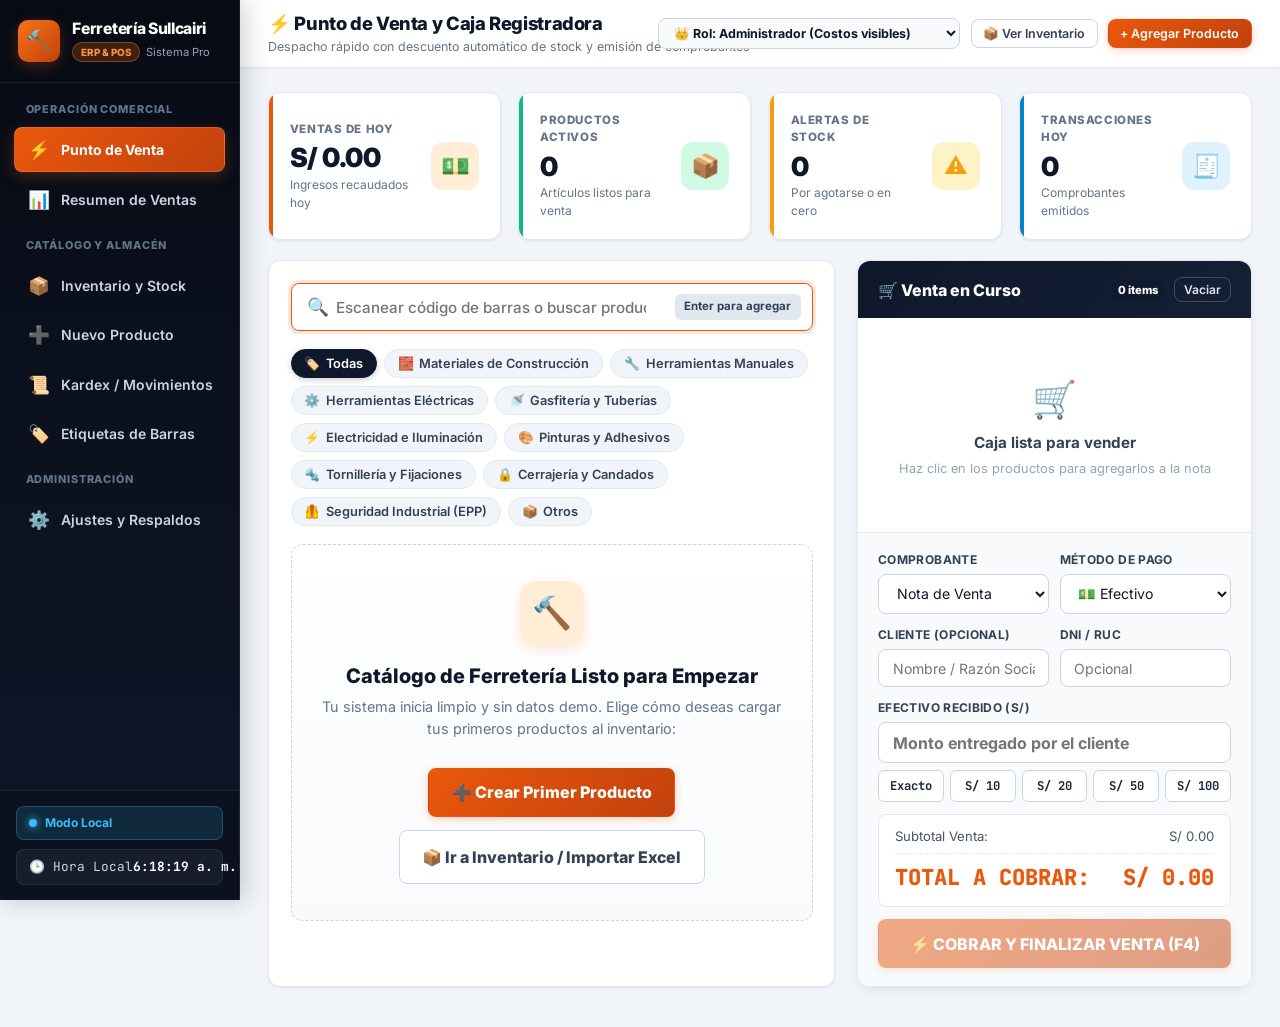
==== commit 16cd20ff: "feat(inventory): complete enterprise inventory system, interactive KPIs, detail drawer, RBAC, and bu" ====
--- a/index.html
+++ b/index.html
@@ -89,11 +89,15 @@
           </div>
         </div>
         <div class="topbar-right">
+          <select class="select" id="select-rol-usuario" title="Simulador de Rol y Permisos de Costos" style="width:auto; padding:0.35rem 0.65rem; font-size:0.78rem; font-weight:700; background:var(--slate-50);">
+            <option value="admin">👑 Rol: Administrador (Costos visibles)</option>
+            <option value="operador">👷 Rol: Operador / Ventas (Ocultar costos)</option>
+          </select>
           <button type="button" class="btn btn-outline btn-sm" id="btn-topbar-ver-stock">
             📦 Ver Inventario
           </button>
           <button type="button" class="btn btn-primary btn-sm" id="btn-topbar-nuevo-prod">
-            + Registrar Producto
+            + Agregar Producto
           </button>
         </div>
       </header>
@@ -253,71 +257,82 @@
              PÁGINA 2: INVENTARIO Y CONTROL DE STOCK
              ================================================================ -->
         <section class="modulo-seccion" id="seccion-inventario">
+          <!-- B. Resumen Interactivo: Tarjetas que filtran al hacer clic -->
           <div class="kpis-grid">
-            <div class="kpi-card kpi-primary">
-              <div class="kpi-info">
-                <h3>Total Productos</h3>
+            <div class="kpi-card kpi-primary filtrable" id="kpi-card-activos" data-kpi-filtro="activos" tabindex="0" role="button" aria-label="Filtrar productos activos">
+              <div class="kpi-info">
+                <h3>Productos Activos</h3>
                 <div class="kpi-valor" id="inv-kpi-total-prod">0</div>
-                <div class="kpi-subtexto">Artículos en catálogo</div>
+                <div class="kpi-subtexto">Disponibles en catálogo comercial</div>
               </div>
               <div class="kpi-icono">📦</div>
             </div>
 
-            <div class="kpi-card kpi-success">
-              <div class="kpi-info">
-                <h3>Valor Inventario</h3>
-                <div class="kpi-valor" id="inv-kpi-valor-total">S/ 0.00</div>
-                <div class="kpi-subtexto">Valorizado a precio venta</div>
-              </div>
-              <div class="kpi-icono">💰</div>
-            </div>
-
-            <div class="kpi-card kpi-warning">
-              <div class="kpi-info">
-                <h3>Bajo Stock</h3>
+            <div class="kpi-card kpi-warning filtrable" id="kpi-card-bajo" data-kpi-filtro="bajo" tabindex="0" role="button" aria-label="Filtrar productos con stock bajo">
+              <div class="kpi-info">
+                <h3>Con Stock Bajo</h3>
                 <div class="kpi-valor" id="inv-kpi-bajo-stock">0</div>
-                <div class="kpi-subtexto">Próximos a terminarse</div>
+                <div class="kpi-subtexto">0 &lt; Stock &le; Stock mínimo</div>
               </div>
               <div class="kpi-icono">⚠️</div>
             </div>
 
-            <div class="kpi-card kpi-danger">
+            <div class="kpi-card kpi-danger filtrable" id="kpi-card-agotado" data-kpi-filtro="agotado" tabindex="0" role="button" aria-label="Filtrar productos agotados">
               <div class="kpi-info">
                 <h3>Productos Agotados</h3>
                 <div class="kpi-valor" id="inv-kpi-agotados">0</div>
-                <div class="kpi-subtexto">Stock en cero unidades</div>
+                <div class="kpi-subtexto">Existencia igual a 0</div>
               </div>
               <div class="kpi-icono">🚫</div>
             </div>
+
+            <div class="kpi-card kpi-info filtrable" id="kpi-card-inactivo" data-kpi-filtro="inactivo" tabindex="0" role="button" aria-label="Filtrar productos inactivos">
+              <div class="kpi-info">
+                <h3>Productos Inactivos</h3>
+                <div class="kpi-valor" id="inv-kpi-inactivos">0</div>
+                <div class="kpi-subtexto">Desactivados temporalmente</div>
+              </div>
+              <div class="kpi-icono">⏸️</div>
+            </div>
+
+            <div class="kpi-card kpi-success" id="kpi-card-valorizacion">
+              <div class="kpi-info">
+                <h3>Valorización (Venta)</h3>
+                <div class="kpi-valor" id="inv-kpi-valor-total">S/ 0.00</div>
+                <div class="kpi-subtexto" id="inv-kpi-sub-costo">Base: Precio venta productos activos</div>
+              </div>
+              <div class="kpi-icono">💰</div>
+            </div>
           </div>
 
           <div class="panel-modulo">
+            <!-- A. Encabezado de Inventario -->
             <div class="panel-head-flex">
               <div class="panel-titulos">
-                <h2>Inventario y Catálogo de Productos</h2>
-                <p>Administra tu stock, reabastece con <b>"+ Stock"</b>, imprime códigos de barras y ejecuta acciones en lote.</p>
+                <h2>Inventario</h2>
+                <p>Consulta existencias, filtra por disponibilidad, ajusta stock con trazabilidad y gestiona la ficha técnica de cada artículo.</p>
               </div>
               <div style="display:flex; gap:0.5rem; flex-wrap:wrap; align-items:center;">
-                <button type="button" class="btn btn-primary" id="btn-inv-nuevo-producto">+ Nuevo Producto</button>
+                <button type="button" class="btn btn-primary" id="btn-inv-nuevo-producto">+ Agregar Producto</button>
                 <button type="button" class="btn btn-outline" id="btn-inv-abrir-kardex">📜 Kardex</button>
                 <button type="button" class="btn btn-outline" id="btn-inv-abrir-etiquetas">🏷️ Etiquetas</button>
-                <button type="button" class="btn btn-outline" id="btn-inv-descargar-plantilla">⬇️ Plantilla Excel</button>
-                <button type="button" class="btn btn-outline" id="btn-inv-importar-excel">⬆️ Importar Excel</button>
-                <button type="button" class="btn btn-outline" id="btn-inv-exportar-excel">📊 Exportar Excel</button>
+                <button type="button" class="btn btn-outline btn-sm" id="btn-inv-descargar-plantilla">⬇️ Plantilla</button>
+                <button type="button" class="btn btn-outline btn-sm" id="btn-inv-importar-excel">⬆️ Importar</button>
+                <button type="button" class="btn btn-outline btn-sm" id="btn-inv-exportar-excel">📊 Exportar</button>
                 <input type="file" id="input-archivo-importar-excel" accept=".xlsx,.xls,.csv" style="display:none;">
               </div>
             </div>
 
-            <!-- Pestañas de Estado con Contadores -->
+            <!-- Pestañas Rápidas de Estado con Contadores -->
             <div class="tabs-estado-catalogo" id="inv-tabs-estado">
               <button type="button" class="tab-estado-item activo pastilla-stock" data-filtro="">
                 Todos <span class="tab-contador" id="tab-cnt-todos">0</span>
               </button>
               <button type="button" class="tab-estado-item pastilla-stock" data-filtro="normal">
-                En Stock <span class="tab-contador" id="tab-cnt-normal">0</span>
+                Disponibles <span class="tab-contador" id="tab-cnt-normal">0</span>
               </button>
               <button type="button" class="tab-estado-item pastilla-stock" data-filtro="bajo">
-                Bajo Stock <span class="tab-contador" id="tab-cnt-bajo">0</span>
+                Stock Bajo <span class="tab-contador" id="tab-cnt-bajo">0</span>
               </button>
               <button type="button" class="tab-estado-item pastilla-stock" data-filtro="agotado">
                 Agotados <span class="tab-contador" id="tab-cnt-agotado">0</span>
@@ -327,19 +342,24 @@
               </button>
             </div>
 
-            <!-- Barra de Búsqueda y Filtros -->
-            <div style="display:flex; gap:0.75rem; align-items:center; flex-wrap:wrap;">
+            <!-- C. Exploración del Inventario: Buscador, Filtros Combinables y Selector de Vista -->
+            <div style="display:flex; gap:0.65rem; align-items:center; flex-wrap:wrap;">
               <div style="flex:1; min-width:240px; position:relative; display:flex; align-items:center;">
-                <input type="search" class="input" id="inv-buscar-input" placeholder="Buscar por código, código de barras, descripción, marca o ubicación..." style="padding-right:2.25rem;">
+                <input type="search" class="input" id="inv-buscar-input" placeholder="Buscar por nombre, código SKU o código de barras..." style="padding-right:2.25rem;" aria-label="Buscar productos por nombre, SKU o código de barras">
                 <button type="button" id="btn-limpiar-busqueda-inv" title="Limpiar búsqueda" style="position:absolute; right:8px; background:none; border:none; cursor:pointer; font-size:0.9rem; color:var(--slate-400); display:none;">✕</button>
               </div>
-              <select class="select" id="inv-filtro-categoria" style="width:auto; min-width:180px;">
+              <select class="select" id="inv-filtro-categoria" style="width:auto; min-width:165px;" aria-label="Filtrar por categoría">
                 <option value="">Todas las Categorías</option>
               </select>
-              <select class="select" id="inv-filtro-marca" style="width:auto; min-width:150px;">
+              <select class="select" id="inv-filtro-marca" style="width:auto; min-width:140px;" aria-label="Filtrar por marca">
                 <option value="">Todas las Marcas</option>
               </select>
-              <select class="select" id="inv-select-ordenar" style="width:auto; min-width:180px;">
+              <select class="select" id="inv-filtro-estado-comercial" style="width:auto; min-width:145px;" aria-label="Filtrar por estado comercial">
+                <option value="todos">Estado: Todos</option>
+                <option value="activo">Estado: Activos</option>
+                <option value="inactivo">Estado: Inactivos</option>
+              </select>
+              <select class="select" id="inv-select-ordenar" style="width:auto; min-width:170px;" aria-label="Ordenar listado">
                 <option value="nombre_asc">Nombre: A → Z</option>
                 <option value="nombre_desc">Nombre: Z → A</option>
                 <option value="stock_asc">Menor Stock (Críticos)</option>
@@ -349,44 +369,58 @@
                 <option value="margen_desc">Mayor Margen %</option>
                 <option value="recientes">Más Recientes</option>
               </select>
-            </div>
-
-            <!-- Tabla de Inventario -->
-            <div class="tabla-container">
+
+              <!-- Selector de Vista: Tabla o Tarjetas -->
+              <div class="selector-vista-grupo" role="group" aria-label="Selector de vista de inventario">
+                <button type="button" class="btn-vista-modo activo" id="btn-vista-tabla" title="Vista de Tabla">📋 Tabla</button>
+                <button type="button" class="btn-vista-modo" id="btn-vista-tarjetas" title="Vista de Tarjetas">🔲 Tarjetas</button>
+              </div>
+            </div>
+
+            <!-- Barra de Etiquetas Removibles para Filtros Aplicados y Contexto de Resultados -->
+            <div class="barra-filtros-aplicados" id="barra-filtros-aplicados">
+              <div class="chips-filtros-contenedor" id="chips-filtros-activos">
+                <span style="font-size:0.78rem; color:var(--slate-500); font-weight:600;" id="texto-alcance-inventario">Mostrando inventario completo</span>
+              </div>
+              <button type="button" class="btn btn-outline btn-sm" id="btn-limpiar-todos-filtros" style="display:none; padding:0.25rem 0.65rem; font-size:0.76rem;">
+                ✕ Limpiar filtros
+              </button>
+            </div>
+
+            <!-- Vista 1: Tabla de Inventario -->
+            <div class="tabla-container" id="inv-contenedor-tabla">
               <table class="tabla-general">
                 <thead>
                   <tr>
-                    <th style="width:40px; text-align:center;">
+                    <th style="width:38px; text-align:center;">
                       <input type="checkbox" id="inv-chk-todos" title="Seleccionar todos los visibles">
                     </th>
-                    <th class="sortable" data-col="codigo" style="width:125px;">
-                      Código <span class="th-sort-indicator">⇅</span>
+                    <th class="sortable" data-col="nombre">
+                      Producto / Categoría / Marca <span class="th-sort-indicator">⇅</span>
                     </th>
-                    <th class="sortable" data-col="nombre">
-                      Descripción / Marca / Ubicación <span class="th-sort-indicator">⇅</span>
+                    <th class="sortable" data-col="codigo" style="width:130px;">
+                      SKU / Barcode <span class="th-sort-indicator">⇅</span>
                     </th>
-                    <th class="sortable" data-col="categoria">
-                      Categoría <span class="th-sort-indicator">⇅</span>
-                    </th>
-                    <th class="sortable text-right" data-col="compra">
-                      P. Compra <span class="th-sort-indicator">⇅</span>
+                    <th class="sortable text-right col-costo-protegido" data-col="compra">
+                      Costo <span class="th-sort-indicator">⇅</span>
                     </th>
                     <th class="sortable text-right" data-col="venta">
                       P. Venta <span class="th-sort-indicator">⇅</span>
                     </th>
-                    <th class="sortable text-right" data-col="margen">
-                      Margen <span class="th-sort-indicator">⇅</span>
+                    <th class="sortable" data-col="stock" style="width:185px;">
+                      Stock y Unidad <span class="th-sort-indicator">⇅</span>
                     </th>
-                    <th class="sortable" data-col="stock" style="width:190px;">
-                      Stock Actual <span class="th-sort-indicator">⇅</span>
-                    </th>
+                    <th>Disponibilidad</th>
                     <th>Estado</th>
-                    <th class="text-right" style="width:175px;">Acciones</th>
+                    <th class="text-right" style="width:210px;">Acciones</th>
                   </tr>
                 </thead>
                 <tbody id="inv-tabla-tbody"></tbody>
               </table>
             </div>
+
+            <!-- Vista 2: Cuadrícula de Tarjetas de Inventario -->
+            <div class="inv-tarjetas-grid" id="inv-contenedor-tarjetas" style="display:none;"></div>
 
             <!-- Paginación -->
             <div class="paginacion-wrapper" id="inv-paginacion-wrapper">
@@ -556,98 +590,106 @@
             </div>
             <div class="pagina-header-acciones">
               <button type="button" class="btn btn-outline" id="btn-cancelar-producto-pag">Cancelar</button>
+              <button type="button" class="btn btn-outline-primary" id="btn-guardar-y-otro">➕ Guardar y Agregar Otro</button>
               <button type="button" class="btn btn-primary" id="btn-guardar-producto-modal">💾 Guardar Producto</button>
             </div>
           </div>
 
-          <form id="form-producto">
+          <form id="form-producto" novalidate>
             <div class="pagina-grid-2col">
               <div>
+                <!-- A. Información General -->
                 <div class="card-seccion-pagina">
                   <div class="card-seccion-titulo">
-                    <span>1. Información General y Clasificación</span>
+                    <span>A. Información General y Clasificación</span>
                     <span style="font-size:0.75rem; color:var(--slate-400); font-weight:600;">* Campos obligatorios</span>
                   </div>
 
                   <div class="grid-3" style="margin-bottom:0.9rem;">
                     <div class="campo-grupo">
-                      <label for="prod-input-codigo">Código SKU *</label>
+                      <label for="prod-input-codigo">Código SKU Interno *</label>
                       <div style="display:flex; gap:0.35rem;">
-                        <input type="text" class="input" id="prod-input-codigo" placeholder="Ej: FER-0001" required>
+                        <input type="text" class="input" id="prod-input-codigo" placeholder="Ej: FER-0001 o 00125" required>
                         <button type="button" class="btn btn-outline btn-sm" id="btn-autogenerar-codigo" title="Generar código correlativo">🎲</button>
                       </div>
-                    </div>
-                    <div class="campo-grupo">
-                      <label for="prod-input-barcode">Código de Barras (EAN / UPC)</label>
-                      <input type="text" class="input" id="prod-input-barcode" placeholder="Escáner o igual al SKU">
-                    </div>
-                    <div class="campo-grupo">
-                      <label for="prod-select-estado">Estado en Catálogo</label>
+                      <span class="campo-error-msg" id="err-prod-codigo"></span>
+                    </div>
+                    <div class="campo-grupo">
+                      <label for="prod-input-barcode">Código de Barras (Opcional)</label>
+                      <input type="text" class="input" id="prod-input-barcode" placeholder="EAN / UPC único si posee">
+                      <span class="campo-error-msg" id="err-prod-barcode"></span>
+                    </div>
+                    <div class="campo-grupo">
+                      <label for="prod-select-estado">Estado Comercial</label>
                       <select class="select" id="prod-select-estado">
-                        <option value="activo">🟢 Activo en Punto de Venta</option>
-                        <option value="inactivo">⚪ Inactivo / Oculto</option>
+                        <option value="activo">🟢 Activo (Visible en ventas)</option>
+                        <option value="inactivo">⚪ Inactivo (Desactivado)</option>
                       </select>
                     </div>
                   </div>
 
                   <div class="campo-grupo" style="margin-bottom:0.9rem;">
-                    <label for="prod-input-nombre">Descripción / Nombre Completo del Producto *</label>
+                    <label for="prod-input-nombre">Nombre del Producto *</label>
                     <input type="text" class="input" id="prod-input-nombre" placeholder="Ej: Cemento Sol Tipo I 42.5kg o Tubo PVC 1/2 pulgada x 3m Pavco" required style="font-weight:700; font-size:1.02rem;">
+                    <span class="campo-error-msg" id="err-prod-nombre"></span>
                   </div>
 
                   <div class="grid-3" style="margin-bottom:0.9rem;">
                     <div class="campo-grupo">
-                      <label for="prod-select-categoria">Categoría Ferretera</label>
+                      <label for="prod-select-categoria">Categoría *</label>
                       <select class="select" id="prod-select-categoria"></select>
+                    </div>
+                    <div class="campo-grupo">
+                      <label for="prod-input-subcategoria">Subcategoría (Opcional)</label>
+                      <input type="text" class="input" id="prod-input-subcategoria" placeholder="Ej: Tuberías Agua Fría, Brocas...">
                     </div>
                     <div class="campo-grupo">
                       <label for="prod-input-marca">Marca / Fabricante</label>
                       <input type="text" class="input" id="prod-input-marca" placeholder="Ej: Stanley, Pavco, Sika, Bosch...">
                     </div>
-                    <div class="campo-grupo">
-                      <label for="prod-select-unidad">Unidad de Medida</label>
-                      <select class="select" id="prod-select-unidad"></select>
-                    </div>
                   </div>
 
                   <div class="campo-grupo">
-                    <label for="prod-input-descripcion">Especificaciones Técnicas / Medidas / Notas</label>
-                    <input type="text" class="input" id="prod-input-descripcion" placeholder="Ej: Rosca 1/4 pulgada, acero galvanizado, alta resistencia...">
-                  </div>
-                </div>
-
+                    <label for="prod-input-descripcion">Descripción General</label>
+                    <input type="text" class="input" id="prod-input-descripcion" placeholder="Descripción comercial o notas del artículo...">
+                  </div>
+                </div>
+
+                <!-- B. Precio y Rentabilidad -->
                 <div class="card-seccion-pagina">
                   <div class="card-seccion-titulo">
-                    <span>2. Costos, Precios y Calculadora Bidireccional de Margen</span>
+                    <span>B. Precio y Margen Comercial (Moneda: PEN S/)</span>
+                    <span id="prod-indicador-igv" style="font-size:0.75rem; color:var(--slate-500); font-weight:600;">Precios en S/</span>
                   </div>
 
                   <div class="grid-3" style="margin-bottom:0.85rem;">
-                    <div class="campo-grupo">
-                      <label for="prod-input-compra">P. Compra / Costo (S/)</label>
+                    <div class="campo-grupo col-costo-protegido">
+                      <label for="prod-input-compra">Costo de Compra (S/)</label>
                       <input type="number" step="0.01" min="0" class="input" id="prod-input-compra" placeholder="0.00" value="0.00">
                     </div>
-                    <div class="campo-grupo">
-                      <label for="prod-input-margen">Margen de Ganancia (%)</label>
+                    <div class="campo-grupo col-costo-protegido">
+                      <label for="prod-input-margen">Margen Deseado (%)</label>
                       <input type="number" step="0.5" min="0" class="input" id="prod-input-margen" placeholder="30.0" value="30.0">
                     </div>
                     <div class="campo-grupo">
-                      <label for="prod-input-venta">Precio Venta Público (S/) *</label>
+                      <label for="prod-input-venta">Precio de Venta (S/) *</label>
                       <input type="number" step="0.01" min="0" class="input" id="prod-input-venta" placeholder="0.00" required style="font-weight:800; font-size:1.1rem; color:var(--brand-primary);">
+                      <span class="campo-error-msg" id="err-prod-venta"></span>
                     </div>
                   </div>
 
                   <div class="grid-2" style="margin-bottom:1rem;">
                     <div class="campo-grupo">
-                      <label for="prod-input-mayor">Precio por Mayor / Especial (Opcional)</label>
+                      <label for="prod-input-mayor">Precio por Mayor (Opcional)</label>
                       <input type="number" step="0.01" min="0" class="input" id="prod-input-mayor" placeholder="0.00">
                     </div>
                     <div class="campo-grupo" style="display:flex; align-items:center; gap:0.5rem; margin-top:1.4rem;">
                       <input type="checkbox" id="prod-chk-fraccionada" checked style="width:18px; height:18px; accent-color:var(--brand-primary); cursor:pointer;">
-                      <label for="prod-chk-fraccionada" style="margin:0; cursor:pointer; font-weight:600;">Permite venta fraccionada (ej: 1.5 metros, 0.25 kg)</label>
-                    </div>
-                  </div>
-
-                  <div class="tarjeta-margen-calculadora">
+                      <label for="prod-chk-fraccionada" style="margin:0; cursor:pointer; font-weight:600;">Permite cantidades decimales (Metro, Kg, Litro)</label>
+                    </div>
+                  </div>
+
+                  <div class="tarjeta-margen-calculadora col-costo-protegido">
                     <div class="margen-stat-item">
                       <span class="margen-stat-label">Costo Unitario</span>
                       <span class="margen-stat-val" id="calc-preview-costo">S/ 0.00</span>
@@ -662,19 +704,71 @@
                     </div>
                   </div>
                 </div>
+
+                <!-- E. Atributos Técnicos de Ferretería -->
+                <div class="card-seccion-pagina" id="bloque-atributos-ferreteria">
+                  <div class="card-seccion-titulo">
+                    <span>E. Atributos Técnicos de Ferretería (Opcionales)</span>
+                    <span style="font-size:0.74rem; color:var(--slate-400); font-weight:600;">Especificaciones del artículo</span>
+                  </div>
+                  <div class="grid-3" style="margin-bottom:0.85rem;">
+                    <div class="campo-grupo">
+                      <label for="attr-medida">Medida / Dimensiones</label>
+                      <input type="text" class="input" id="attr-medida" placeholder="Ej: 1/2 pulg x 3m, 42.5 kg">
+                    </div>
+                    <div class="campo-grupo">
+                      <label for="attr-material">Material</label>
+                      <input type="text" class="input" id="attr-material" placeholder="Ej: Acero Cromo-Vanadio, PVC, Cobre">
+                    </div>
+                    <div class="campo-grupo">
+                      <label for="attr-diametro">Diámetro / Calibre</label>
+                      <input type="text" class="input" id="attr-diametro" placeholder="Ej: 12 mm, 3/8 pulg, 14 AWG">
+                    </div>
+                  </div>
+                  <div class="grid-3">
+                    <div class="campo-grupo">
+                      <label for="attr-rosca">Tipo de Rosca / Encastre</label>
+                      <input type="text" class="input" id="attr-rosca" placeholder="Ej: NPT, Whitworth, SDS Plus">
+                    </div>
+                    <div class="campo-grupo">
+                      <label for="attr-potencia">Potencia / Voltaje</label>
+                      <input type="text" class="input" id="attr-potencia" placeholder="Ej: 850W / 220V">
+                    </div>
+                    <div class="campo-grupo">
+                      <label for="attr-presentacion">Color / Presentación</label>
+                      <input type="text" class="input" id="attr-presentacion" placeholder="Ej: Gris Mate, Caja x 100 und">
+                    </div>
+                  </div>
+                </div>
               </div>
 
               <div>
+                <!-- C. Inventario y Ubicación -->
                 <div class="card-seccion-pagina">
                   <div class="card-seccion-titulo">
-                    <span>3. Control de Existencias y Ubicación</span>
-                  </div>
-
-                  <div class="grid-3" style="margin-bottom:0.9rem;">
-                    <div class="campo-grupo">
-                      <label for="prod-input-stock">Stock Actual</label>
+                    <span>C. Inventario y Ubicación en Almacén</span>
+                  </div>
+
+                  <div class="grid-2" style="margin-bottom:0.9rem;">
+                    <div class="campo-grupo">
+                      <label for="prod-select-unidad">Unidad de Medida *</label>
+                      <select class="select" id="prod-select-unidad"></select>
+                    </div>
+                    <div class="campo-grupo">
+                      <label for="prod-input-stock" id="label-prod-stock">Stock Inicial (Solo en Creación)</label>
                       <input type="number" step="any" min="0" class="input" id="prod-input-stock" placeholder="0" value="0" style="font-weight:800;">
                     </div>
+                  </div>
+
+                  <!-- Aviso de protección de stock durante edición -->
+                  <div id="aviso-stock-edicion" style="display:none; background:var(--info-light); border:1px solid rgba(2,132,199,0.3); color:#0369a1; padding:0.75rem 0.9rem; border-radius:var(--radius-sm); font-size:0.8rem; margin-bottom:0.9rem; align-items:center; justify-content:space-between; gap:0.75rem; flex-wrap:wrap;">
+                    <span>🔒 El stock actual está protegido en la edición general para garantizar la trazabilidad en el Kardex.</span>
+                    <button type="button" class="btn btn-outline btn-sm" id="btn-ir-ajustar-desde-edicion" style="background:#fff; color:#0284c7; border-color:#0284c7;">
+                      ⚖️ Ajustar Stock
+                    </button>
+                  </div>
+
+                  <div class="grid-2" style="margin-bottom:0.9rem;">
                     <div class="campo-grupo">
                       <label for="prod-input-stock-min">Stock Mínimo (Alerta)</label>
                       <input type="number" step="any" min="0" class="input" id="prod-input-stock-min" placeholder="5" value="5">
@@ -686,19 +780,36 @@
                   </div>
 
                   <div class="campo-grupo">
-                    <label for="prod-input-ubicacion">Ubicación Física en Almacén (Pasillo / Estante)</label>
-                    <input type="text" class="input" id="prod-input-ubicacion" placeholder="Ej: Pasillo 2 - Estante C - Nivel 1">
-                  </div>
-                </div>
-
+                    <label for="prod-input-ubicacion">Ubicación Física (Almacén / Pasillo / Estante)</label>
+                    <input type="text" class="input" id="prod-input-ubicacion" placeholder="Ej: Almacén Principal - Pasillo 2 - Estante C">
+                  </div>
+                </div>
+
+                <!-- D. Imagen del Producto -->
                 <div class="card-seccion-pagina">
                   <div class="card-seccion-titulo">
-                    <span>4. Vista Previa de Etiqueta con Código de Barras</span>
+                    <span>D. Imagen del Producto (Opcional)</span>
+                    <button type="button" class="btn btn-outline btn-sm" id="btn-quitar-imagen-prod" style="display:none; color:var(--danger); padding:0.2rem 0.55rem; font-size:0.74rem;">🗑️ Quitar imagen</button>
+                  </div>
+                  <div class="dropzone-imagen" id="prod-dropzone-imagen" tabindex="0" role="button" aria-label="Seleccionar o arrastrar imagen del producto">
+                    <div id="prod-imagen-preview-wrap" style="display:none; margin-bottom:0.75rem;">
+                      <img id="prod-imagen-preview-img" src="" alt="Vista previa del producto" style="max-height:150px; max-width:100%; border-radius:var(--radius-sm); object-fit:contain; margin:0 auto; display:block;">
+                    </div>
+                    <div id="prod-dropzone-placeholder">
+                      <div style="font-size:1.85rem; margin-bottom:0.3rem;">🖼️</div>
+                      <div style="font-weight:700; font-size:0.86rem; color:var(--slate-800);">Haz clic para seleccionar imagen o arrástrala aquí</div>
+                      <div style="font-size:0.75rem; color:var(--slate-500); margin-top:0.15rem;">Formatos: JPG, PNG o WEBP (Máx. 2 MB)</div>
+                    </div>
+                    <input type="file" id="prod-input-archivo-imagen" accept="image/png,image/jpeg,image/webp" style="display:none;">
+                  </div>
+                </div>
+
+                <!-- Vista Previa de Etiqueta con Código de Barras -->
+                <div class="card-seccion-pagina">
+                  <div class="card-seccion-titulo">
+                    <span>Vista Previa de Etiqueta con Código de Barras</span>
                     <span class="marca-badge">CODE-128 SVG</span>
                   </div>
-                  <p style="font-size:0.8rem; color:var(--slate-500); margin-bottom:0.85rem;">
-                    Vista previa en tiempo real de la etiqueta térmica del artículo:
-                  </p>
                   <div id="prod-live-barcode-preview" style="background:var(--slate-50); padding:1rem; border-radius:var(--radius-sm); border:1px dashed var(--slate-300); display:flex; justify-content:center;"></div>
                 </div>
               </div>
@@ -779,13 +890,14 @@
               <table class="tabla-general">
                 <thead>
                   <tr>
-                    <th style="width:155px;">Fecha y Hora</th>
-                    <th style="width:115px;">Código SKU</th>
+                    <th style="width:150px;">Fecha y Hora</th>
+                    <th style="width:110px;">Código SKU</th>
                     <th>Producto</th>
                     <th>Tipo de Movimiento</th>
-                    <th class="text-right" style="width:105px;">Variación</th>
-                    <th class="text-right" style="width:105px;">Stock Ant.</th>
-                    <th class="text-right" style="width:110px;">Nuevo Stock</th>
+                    <th class="text-right" style="width:100px;">Variación</th>
+                    <th class="text-right" style="width:95px;">Stock Ant.</th>
+                    <th class="text-right" style="width:105px;">Nuevo Stock</th>
+                    <th style="width:125px;">Responsable</th>
                     <th>Motivo / Referencia</th>
                   </tr>
                 </thead>
@@ -1017,58 +1129,84 @@
        MODALES RÁPIDOS DE APOYO (+ STOCK, TICKET TÉRMICO Y ACCIONES EN LOTE)
        ====================================================================== -->
 
-  <!-- Modal Rápido: Reabastecimiento y Ajuste de Stock en 1 Clic -->
+  <!-- Modal Rápido: Reabastecimiento y Ajuste de Stock con Trazabilidad -->
   <div class="modal-overlay" id="modal-stock">
-    <div class="modal-caja" style="max-width:500px;">
+    <div class="modal-caja" style="max-width:520px;">
       <div class="modal-head">
-        <h3>📦 Reabastecer / Ajustar Stock</h3>
+        <h3>⚖️ Ajustar Existencias con Trazabilidad</h3>
         <button class="modal-close-btn" type="button">✕</button>
       </div>
       <form id="form-stock">
         <div class="modal-cuerpo">
           <div style="background:var(--slate-50); padding:0.85rem 1rem; border-radius:var(--radius-sm); border:1px solid var(--border-color); margin-bottom:0.75rem;">
-            <div style="font-weight:800; font-size:1.05rem;" id="stock-modal-prod-nombre">-</div>
-            <div style="font-size:0.85rem; color:var(--slate-500); margin-top:0.25rem;">
-              Stock Actual en Almacén: <b id="stock-modal-actual" style="color:var(--slate-900);">-</b>
+            <div style="font-weight:800; font-size:1.02rem;" id="stock-modal-prod-nombre">-</div>
+            <div style="font-size:0.84rem; color:var(--slate-500); margin-top:0.2rem;">
+              Existencia Actual en Almacén: <b id="stock-modal-actual" style="color:var(--slate-900);">-</b>
             </div>
           </div>
 
           <div class="campo-grupo" style="margin-bottom:0.75rem;">
-            <label for="stock-select-tipo">Tipo de Operación</label>
+            <label for="stock-select-tipo">Tipo de Operación *</label>
             <select class="select" id="stock-select-tipo">
-              <option value="Ingreso por Compra">📥 Ingreso por Compra / Proveedor</option>
-              <option value="Ajuste de Conteo Físico">⚖️ Ajuste por Conteo Físico / Inventario</option>
-              <option value="Merma / Daño">📉 Merma o Producto Dañado</option>
-              <option value="Uso Interno">🛠️ Uso Interno del Negocio</option>
+              <option value="Ingreso por Compra">📥 Agregar existencias (Compra / Reposición)</option>
+              <option value="Retiro por Merma / Daño">📤 Retirar existencias (Merma / Daño / Uso interno)</option>
+              <option value="Ajuste de Conteo Físico">⚖️ Corregir mediante conteo físico (Fijar stock real)</option>
             </select>
           </div>
 
+          <div class="grid-2" style="margin-bottom:0.75rem;">
+            <div class="campo-grupo">
+              <label for="stock-input-cantidad" id="stock-label-cantidad">Cantidad a Agregar *</label>
+              <input type="number" step="any" min="0" class="input" id="stock-input-cantidad" placeholder="Ej: 25" required style="font-size:1.18rem; font-weight:800;">
+            </div>
+            <div class="campo-grupo">
+              <label for="stock-input-usuario">Usuario Responsable *</label>
+              <input type="text" class="input" id="stock-input-usuario" value="Administrador" placeholder="Nombre del responsable" required>
+            </div>
+          </div>
+
+          <div class="campo-grupo col-costo-protegido" style="margin-bottom:0.75rem;">
+            <label for="stock-input-compra">Actualizar Costo Unitario de Compra (Opcional)</label>
+            <input type="number" step="0.01" min="0" class="input" id="stock-input-compra" placeholder="Dejar en blanco si el costo no cambió">
+          </div>
+
           <div class="campo-grupo" style="margin-bottom:0.75rem;">
-            <label for="stock-input-cantidad">Cantidad a Ingresar / Ajustar *</label>
-            <input type="number" step="any" min="0.001" class="input" id="stock-input-cantidad" placeholder="Ej: 25" required style="font-size:1.25rem; font-weight:800;">
-          </div>
-
-          <div class="campo-grupo" style="margin-bottom:0.75rem;">
-            <label for="stock-input-compra">Nuevo Precio de Costo / Compra (Opcional)</label>
-            <input type="number" step="0.01" min="0" class="input" id="stock-input-compra" placeholder="Dejar en blanco si el costo no cambió">
-          </div>
-
-          <div class="campo-grupo" style="margin-bottom:0.75rem;">
-            <label for="stock-input-motivo">Motivo / N° de Guía o Factura Proveedor</label>
-            <input type="text" class="input" id="stock-input-motivo" placeholder="Ej: Factura F001-4921 o Ajuste de inventario">
-          </div>
-
-          <div class="caja-vuelto-alert" style="background:var(--success-light); color:var(--success-dark); border-color:rgba(16,185,129,0.3); font-size:0.95rem;">
+            <label for="stock-input-motivo">Motivo / Justificación / N° Documento *</label>
+            <input type="text" class="input" id="stock-input-motivo" placeholder="Ej: Factura F001-4921, Conteo de estante A2 o Merma por rotura" required>
+          </div>
+
+          <div class="caja-vuelto-alert" id="stock-caja-preview" style="background:var(--success-light); color:var(--success-dark); border-color:rgba(16,185,129,0.3); font-size:0.92rem;">
             <span>Nuevo Stock Resultante:</span>
             <span id="stock-preview-nuevo">-</span>
           </div>
         </div>
         <div class="modal-pie">
           <button type="button" class="btn btn-outline btn-cancelar-modal">Cancelar</button>
-          <button type="submit" class="btn btn-success" id="btn-confirmar-stock">+ Actualizar Stock</button>
+          <button type="submit" class="btn btn-success" id="btn-confirmar-stock">✓ Confirmar Ajuste en Kardex</button>
         </div>
       </form>
     </div>
+  </div>
+
+  <!-- Panel Lateral Deslizante (Drawer): Vista de Detalle del Producto (Sección 6) -->
+  <div class="drawer-overlay no-print" id="drawer-detalle-producto" aria-hidden="true">
+    <aside class="drawer-panel" role="dialog" aria-labelledby="drawer-detalle-titulo">
+      <div class="drawer-head">
+        <div>
+          <span style="font-size:0.72rem; font-weight:800; text-transform:uppercase; letter-spacing:0.06em; color:var(--brand-primary);">Ficha Técnica e Historial</span>
+          <h3 id="drawer-detalle-titulo" style="font-size:1.05rem; font-weight:800; color:var(--slate-900);">Detalle del Producto</h3>
+        </div>
+        <button type="button" class="modal-close-btn" id="btn-cerrar-drawer-detalle" title="Cerrar panel (Esc)">✕</button>
+      </div>
+      <div class="drawer-cuerpo" id="drawer-detalle-cuerpo"></div>
+      <div class="drawer-pie">
+        <button type="button" class="btn btn-outline btn-sm" id="btn-drawer-toggle-estado">⏯️ Cambiar Estado</button>
+        <div style="display:flex; gap:0.5rem; flex-wrap:wrap;">
+          <button type="button" class="btn btn-success btn-sm" id="btn-drawer-ajustar-stock">⚖️ Ajustar Stock</button>
+          <button type="button" class="btn btn-primary btn-sm" id="btn-drawer-editar-prod">✏️ Editar Producto</button>
+        </div>
+      </div>
+    </aside>
   </div>
 
   <!-- Modal Rápido: Ajuste Masivo de Precios (Bulk Price Adjustment) -->
--- a/css/theme.css
+++ b/css/theme.css
@@ -1887,6 +1887,297 @@
 .grid-2 { display: grid; grid-template-columns: 1fr 1fr; gap: 0.85rem; }
 .grid-3 { display: grid; grid-template-columns: 1fr 1fr 1fr; gap: 0.85rem; }
 
+/* ==========================================================================
+   COMPONENTES AVANZADOS DE INVENTARIO: TARJETAS FILTRABLES, VISTAS, DRAWER
+   ========================================================================== */
+
+/* Tarjetas KPI Interactivas (Filtran al hacer clic) */
+.kpi-card.filtrable {
+  cursor: pointer;
+  user-select: none;
+}
+
+.kpi-card.filtrable:focus-visible {
+  outline: 3px solid var(--brand-primary);
+  outline-offset: 2px;
+}
+
+.kpi-card.kpi-filtro-activo {
+  border: 2px solid var(--brand-primary);
+  background: var(--brand-primary-soft);
+  box-shadow: 0 4px 16px rgba(234, 88, 12, 0.16);
+}
+
+.kpi-estado-filtro-tag {
+  display: inline-flex;
+  align-items: center;
+  gap: 0.25rem;
+  font-size: 0.68rem;
+  font-weight: 800;
+  color: var(--brand-primary);
+  background: var(--brand-primary-light);
+  padding: 0.12rem 0.45rem;
+  border-radius: var(--radius-full);
+  margin-top: 0.3rem;
+}
+
+/* Barra de Etiquetas Removibles de Filtros Aplicados */
+.barra-filtros-aplicados {
+  display: flex;
+  align-items: center;
+  justify-content: space-between;
+  flex-wrap: wrap;
+  gap: 0.65rem;
+  padding: 0.65rem 0.9rem;
+  background: var(--slate-50);
+  border: 1px solid var(--border-color);
+  border-radius: var(--radius-sm);
+}
+
+.chips-filtros-contenedor {
+  display: flex;
+  align-items: center;
+  flex-wrap: wrap;
+  gap: 0.45rem;
+}
+
+.chip-filtro-removible {
+  display: inline-flex;
+  align-items: center;
+  gap: 0.4rem;
+  background: #ffffff;
+  border: 1px solid var(--slate-300);
+  color: var(--slate-800);
+  font-size: 0.78rem;
+  font-weight: 600;
+  padding: 0.25rem 0.6rem;
+  border-radius: var(--radius-full);
+  box-shadow: var(--shadow-xs);
+}
+
+.chip-filtro-removible button {
+  background: none;
+  border: none;
+  color: var(--slate-500);
+  font-weight: 800;
+  cursor: pointer;
+  font-size: 0.85rem;
+  line-height: 1;
+  padding: 0 2px;
+}
+
+.chip-filtro-removible button:hover {
+  color: var(--danger);
+}
+
+/* Selector de Vista (Tabla / Tarjetas) */
+.selector-vista-grupo {
+  display: inline-flex;
+  background: var(--slate-100);
+  border: 1px solid var(--border-color);
+  border-radius: var(--radius-sm);
+  padding: 0.18rem;
+  gap: 0.18rem;
+}
+
+.btn-vista-modo {
+  background: transparent;
+  border: none;
+  color: var(--slate-600);
+  font-family: inherit;
+  font-size: 0.78rem;
+  font-weight: 700;
+  padding: 0.35rem 0.68rem;
+  border-radius: var(--radius-xs);
+  cursor: pointer;
+  display: inline-flex;
+  align-items: center;
+  gap: 0.35rem;
+}
+
+.btn-vista-modo.activo {
+  background: #ffffff;
+  color: var(--slate-900);
+  box-shadow: var(--shadow-xs);
+}
+
+/* Miniatura de Producto en Listado */
+.prod-thumb-mini {
+  width: 42px;
+  height: 42px;
+  border-radius: var(--radius-xs);
+  background: var(--slate-100);
+  border: 1px solid var(--border-color);
+  display: flex;
+  align-items: center;
+  justify-content: center;
+  font-size: 1.2rem;
+  overflow: hidden;
+  flex-shrink: 0;
+}
+
+.prod-thumb-mini img {
+  width: 100%;
+  height: 100%;
+  object-fit: cover;
+}
+
+/* Estado Comercial vs Disponibilidad */
+.badge-comercial {
+  display: inline-flex;
+  align-items: center;
+  gap: 0.3rem;
+  font-size: 0.72rem;
+  font-weight: 700;
+  padding: 0.18rem 0.55rem;
+  border-radius: var(--radius-full);
+  white-space: nowrap;
+}
+
+.badge-comercial.activo {
+  background: #ecfdf5;
+  color: #047857;
+  border: 1px solid #a7f3d0;
+}
+
+.badge-comercial.inactivo {
+  background: var(--slate-100);
+  color: var(--slate-600);
+  border: 1px solid var(--slate-300);
+}
+
+/* Vista de Tarjetas de Inventario */
+.inv-tarjetas-grid {
+  display: grid;
+  grid-template-columns: repeat(auto-fill, minmax(280px, 1fr));
+  gap: 1rem;
+}
+
+.inv-card-producto {
+  background: #ffffff;
+  border: 1px solid var(--border-color);
+  border-radius: var(--radius-md);
+  padding: 1.1rem;
+  display: flex;
+  flex-direction: column;
+  justify-content: space-between;
+  gap: 0.85rem;
+  box-shadow: var(--shadow-xs);
+  transition: transform 0.15s ease, box-shadow 0.15s ease;
+}
+
+.inv-card-producto:hover {
+  transform: translateY(-2px);
+  box-shadow: var(--shadow-md);
+  border-color: var(--slate-300);
+}
+
+/* Panel Lateral / Drawer de Detalle del Producto (Sin perder contexto) */
+.drawer-overlay {
+  position: fixed;
+  inset: 0;
+  background: rgba(15, 23, 42, 0.55);
+  backdrop-filter: blur(2px);
+  z-index: 130;
+  display: none;
+  justify-content: flex-end;
+}
+
+.drawer-overlay.activo {
+  display: flex;
+}
+
+.drawer-panel {
+  width: 100%;
+  max-width: 560px;
+  background: #ffffff;
+  height: 100vh;
+  display: flex;
+  flex-direction: column;
+  box-shadow: -8px 0 32px rgba(15, 23, 42, 0.25);
+  animation: slideLeftDrawer 0.22s cubic-bezier(0.16, 1, 0.3, 1);
+}
+
+@keyframes slideLeftDrawer {
+  from { transform: translateX(100%); }
+  to { transform: translateX(0); }
+}
+
+.drawer-head {
+  padding: 1.15rem 1.4rem;
+  background: var(--slate-900);
+  color: #ffffff;
+  display: flex;
+  align-items: center;
+  justify-content: space-between;
+  gap: 1rem;
+}
+
+.drawer-cuerpo {
+  flex: 1;
+  overflow-y: auto;
+  padding: 1.35rem 1.4rem;
+  display: flex;
+  flex-direction: column;
+  gap: 1.15rem;
+}
+
+.drawer-pie {
+  padding: 1rem 1.4rem;
+  background: var(--slate-50);
+  border-top: 1px solid var(--border-color);
+  display: flex;
+  align-items: center;
+  justify-content: space-between;
+  gap: 0.65rem;
+  flex-wrap: wrap;
+}
+
+/* Zona Drag & Drop de Imagen de Producto */
+.dropzone-imagen {
+  border: 2px dashed var(--slate-300);
+  border-radius: var(--radius-md);
+  padding: 1.25rem;
+  text-align: center;
+  background: var(--slate-50);
+  cursor: pointer;
+  transition: all 0.15s ease;
+}
+
+.dropzone-imagen:hover,
+.dropzone-imagen.dragover {
+  border-color: var(--brand-primary);
+  background: var(--brand-primary-soft);
+}
+
+/* Mensajes de Error de Validación Inline junto al Campo */
+.campo-error-msg {
+  font-size: 0.76rem;
+  font-weight: 700;
+  color: var(--danger-dark);
+  display: none;
+  margin-top: 0.15rem;
+}
+
+.campo-error-msg.visible {
+  display: block;
+}
+
+.input.input-error {
+  border-color: var(--danger);
+  background: #fff1f2;
+}
+
+/* Accesibilidad: Respetar preferencia de movimiento reducido */
+@media (prefers-reduced-motion: reduce) {
+  *, *::before, *::after {
+    animation-duration: 0.01ms !important;
+    animation-iteration-count: 1 !important;
+    transition-duration: 0.01ms !important;
+    scroll-behavior: auto !important;
+  }
+}
+
 /* Breakpoint 1360px (Laptops estándar) */
 @media (max-width: 1360px) {
   :root {
